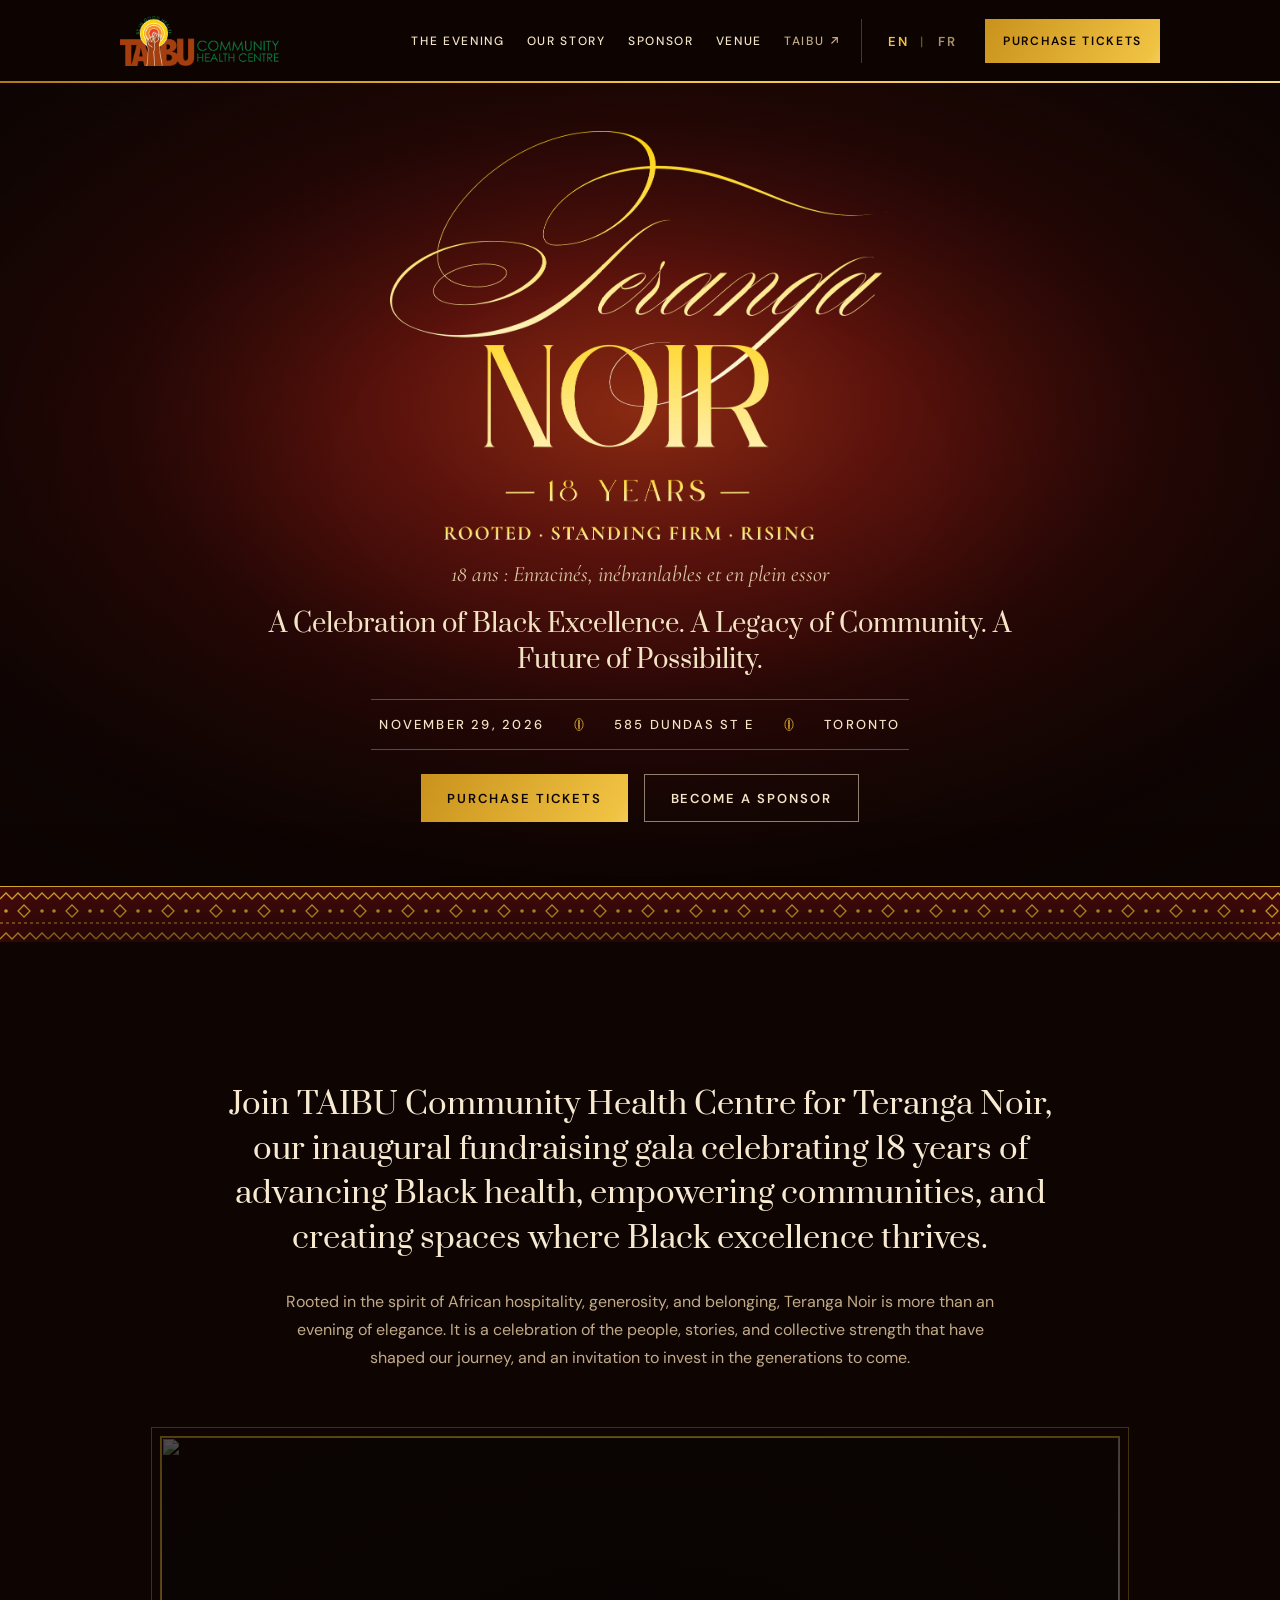
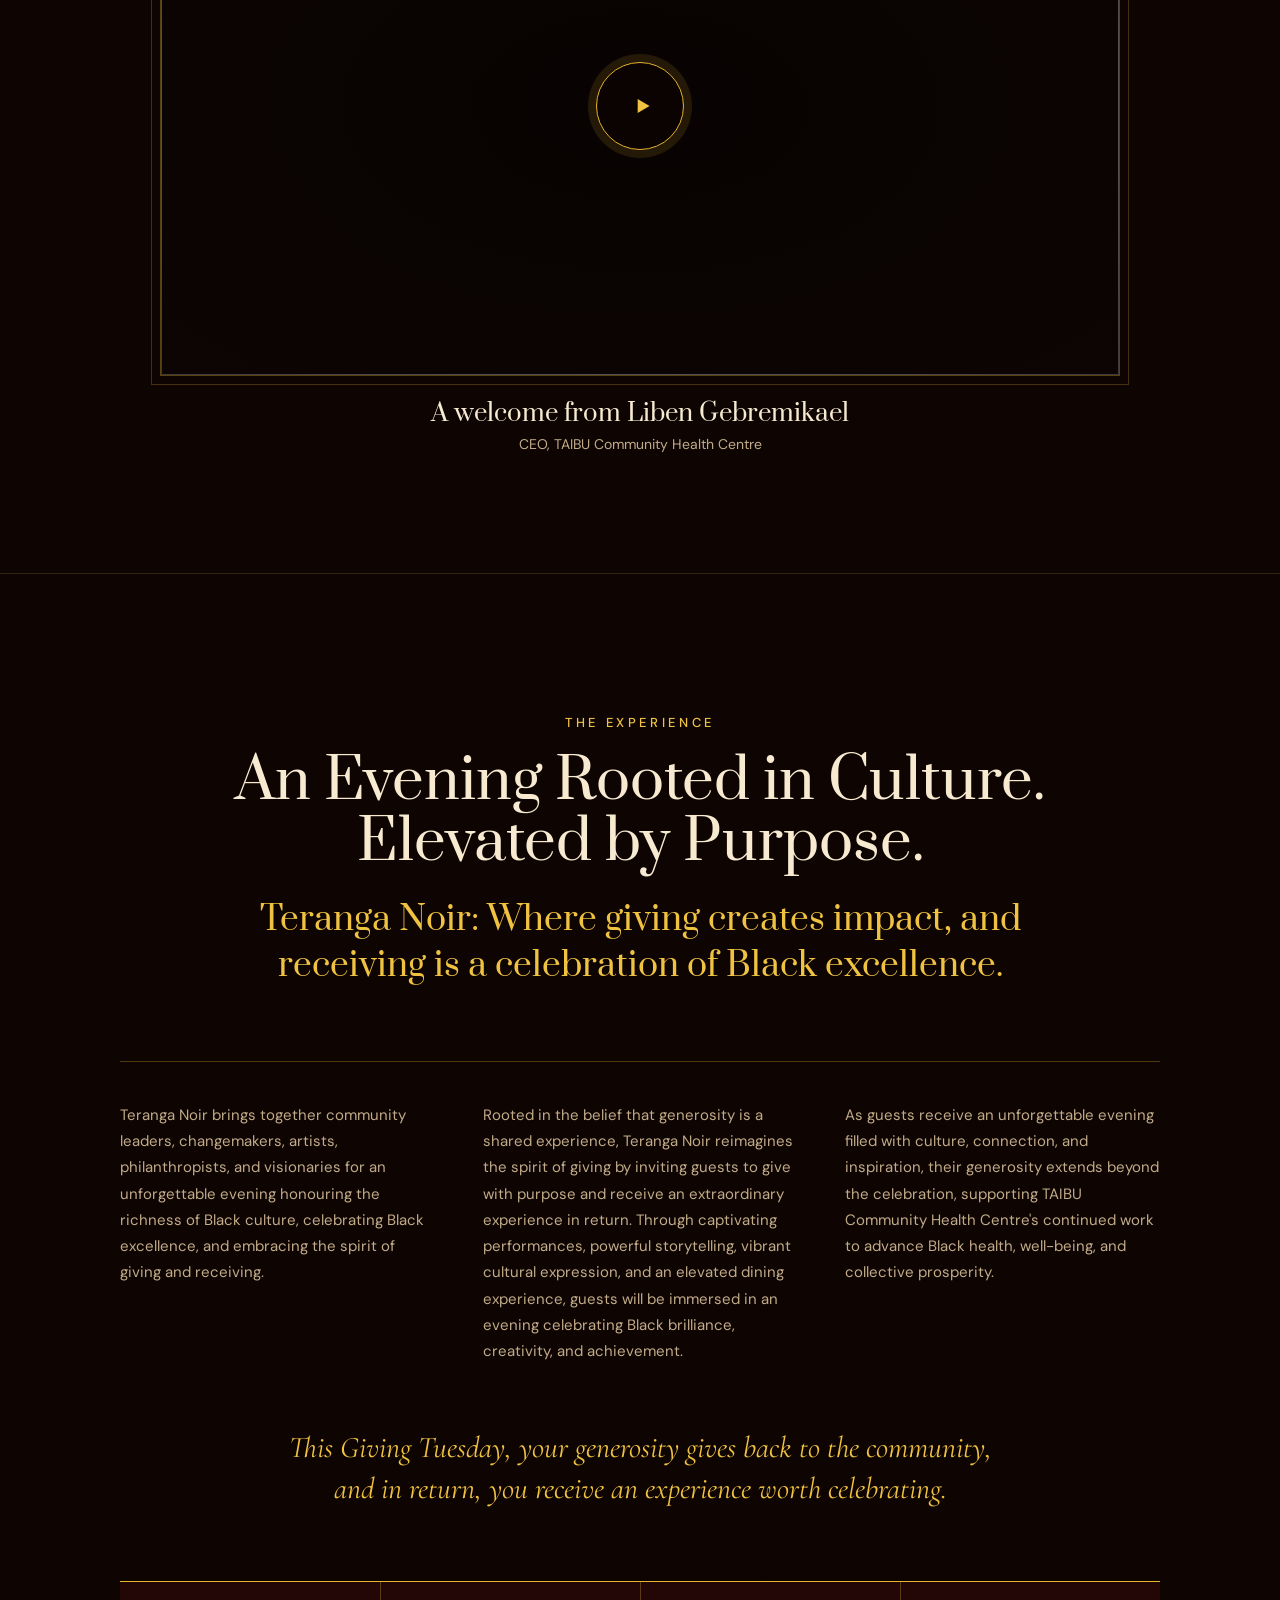
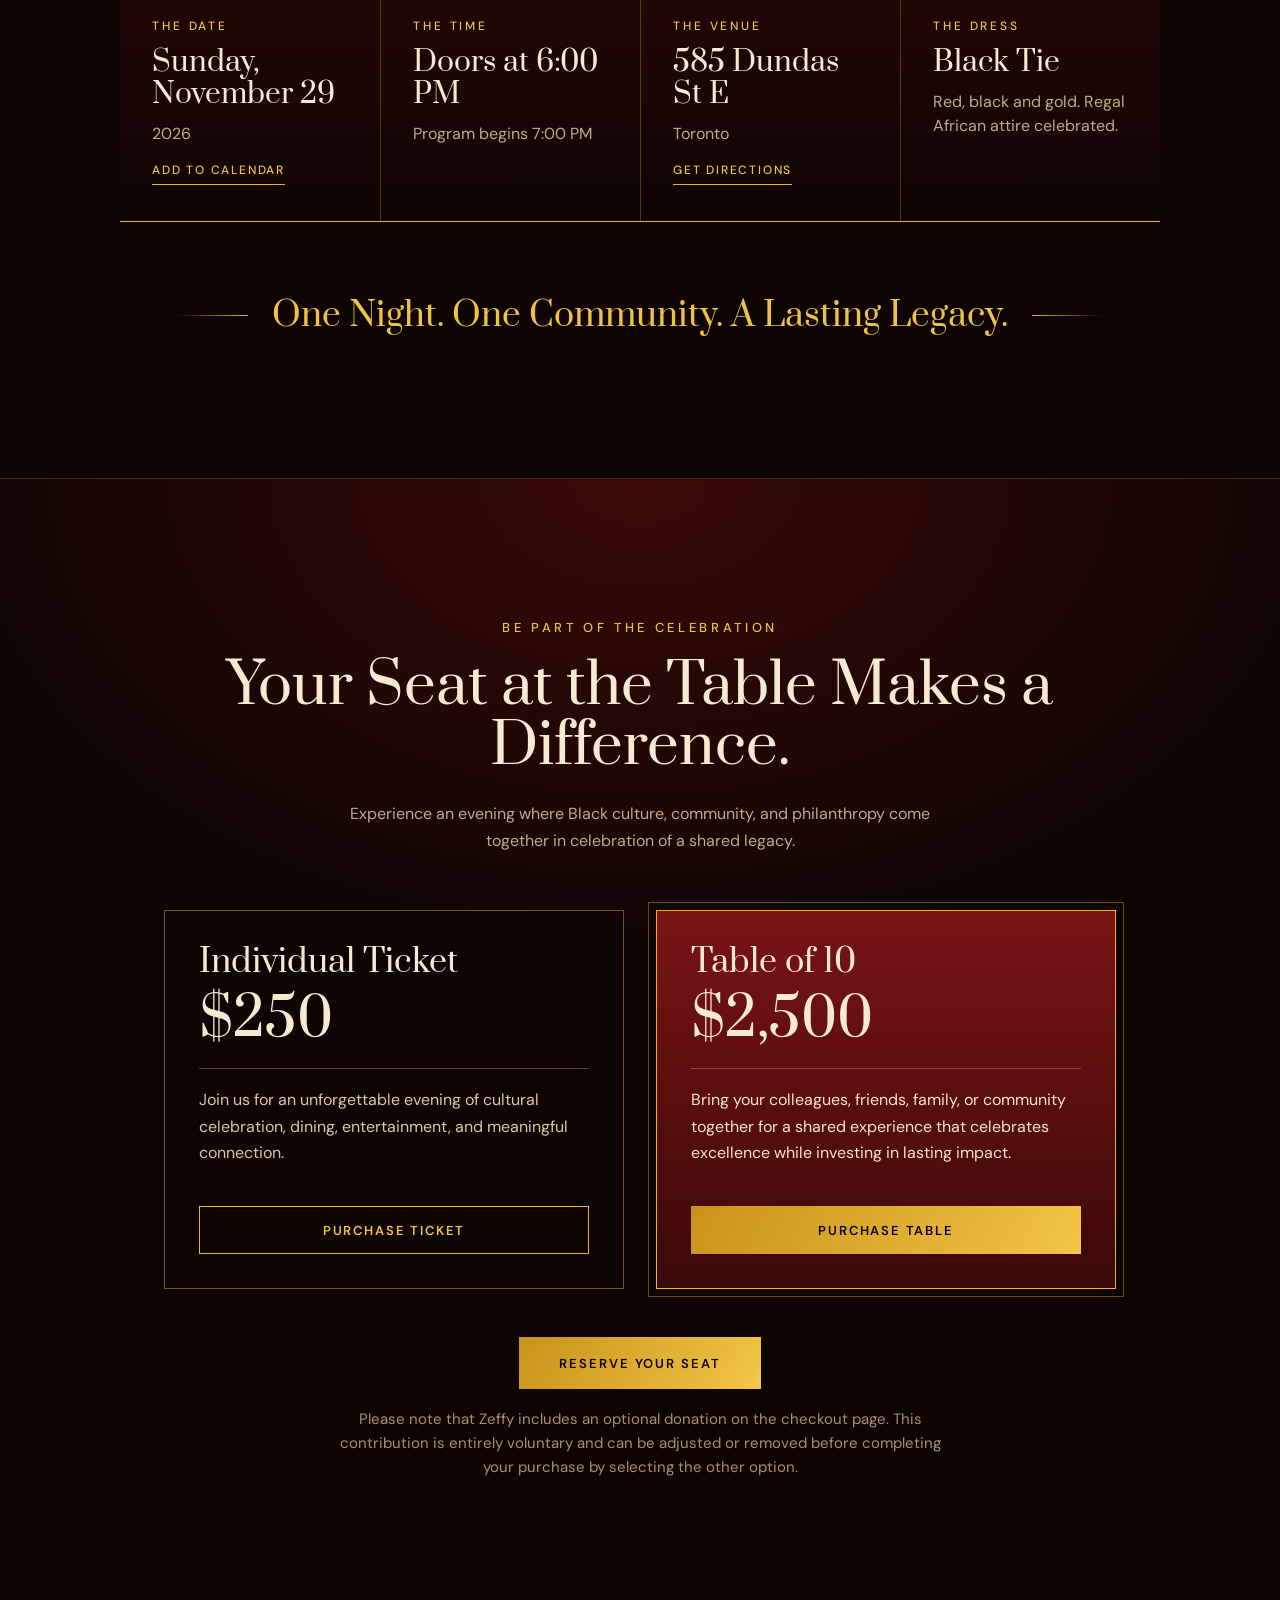
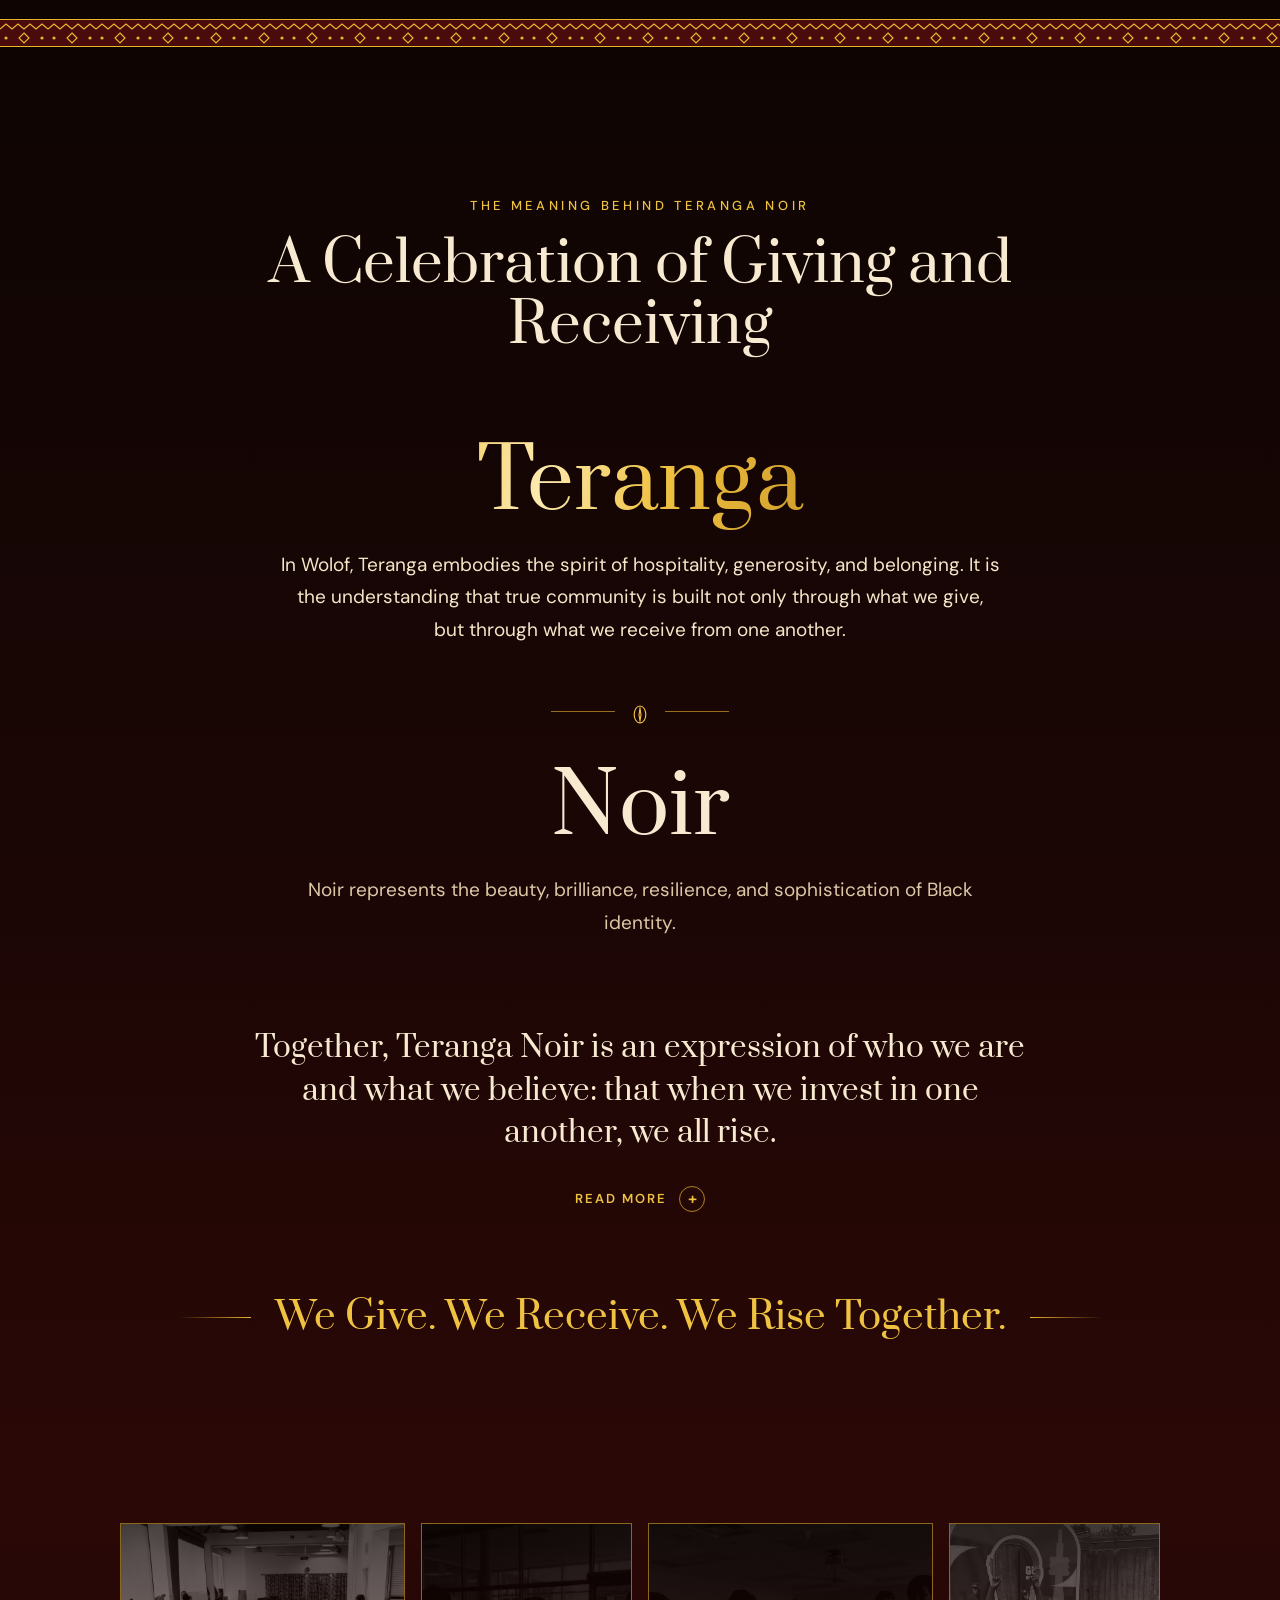
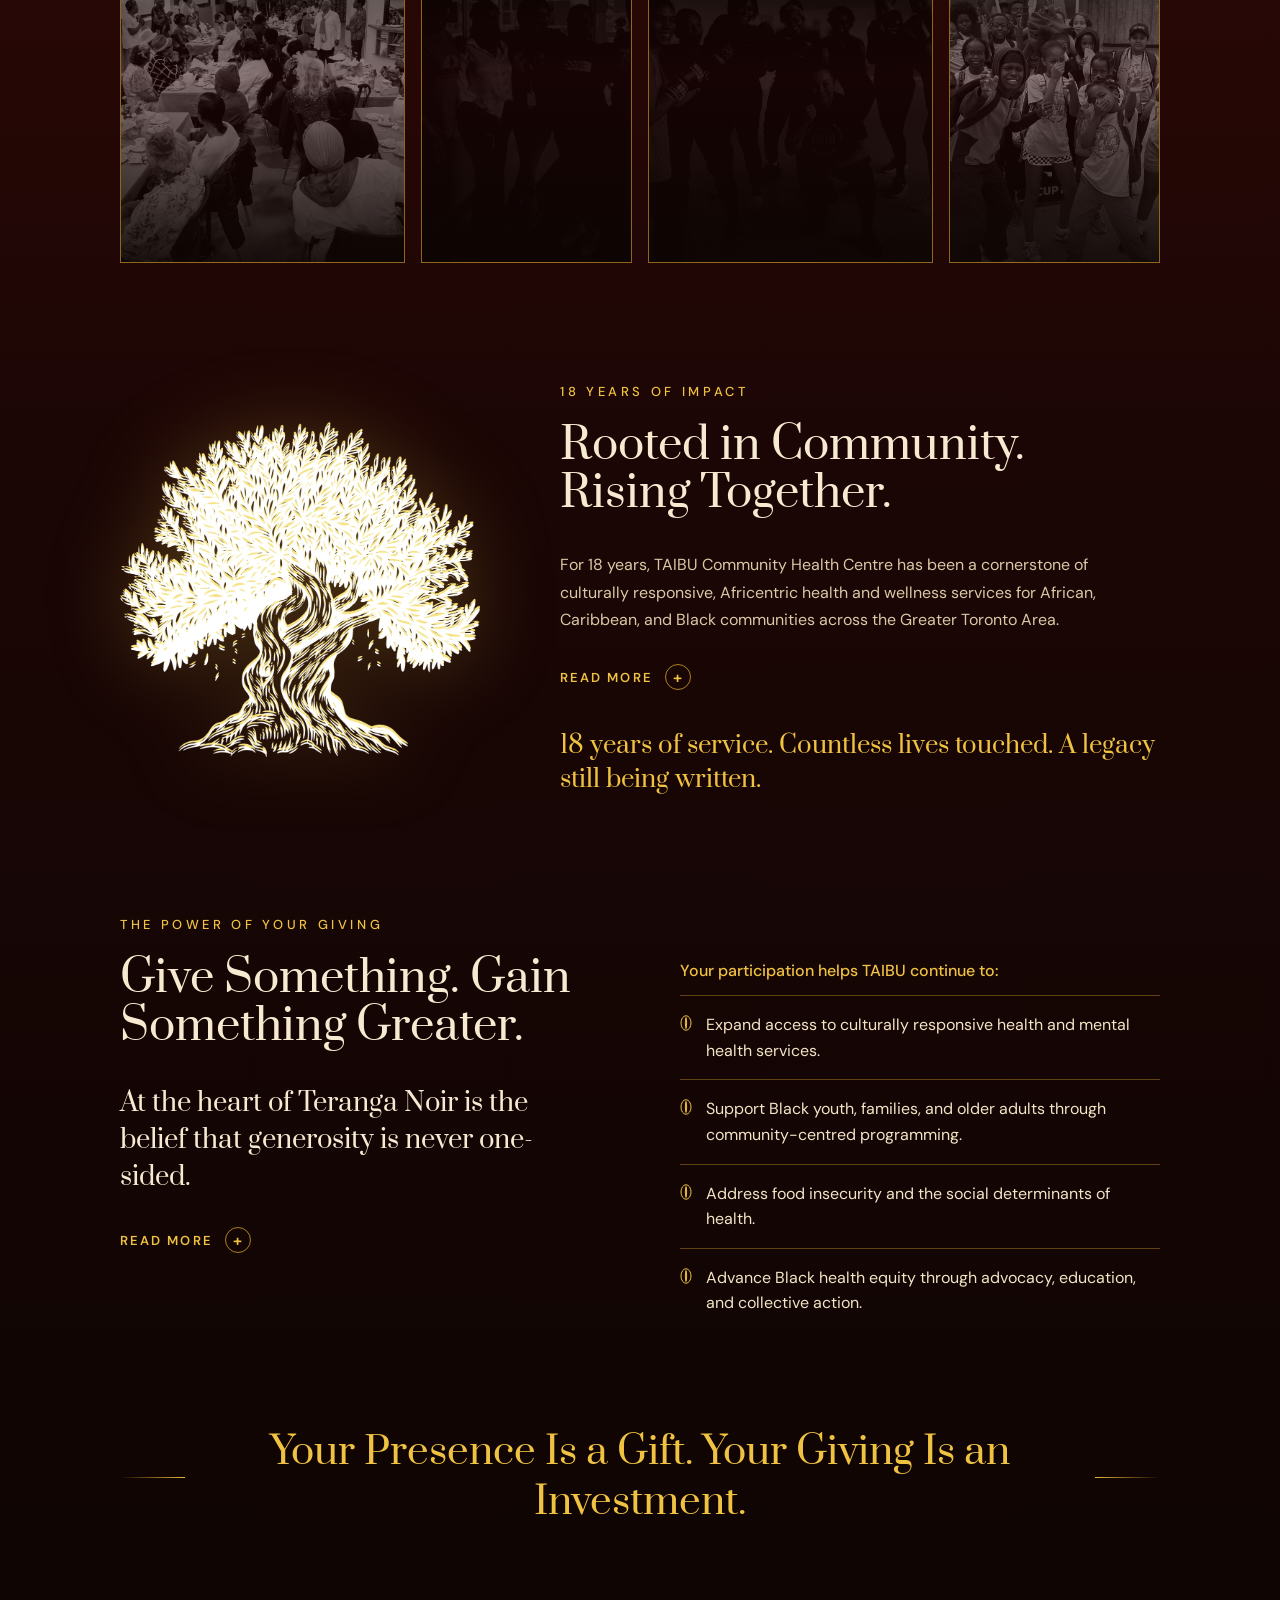
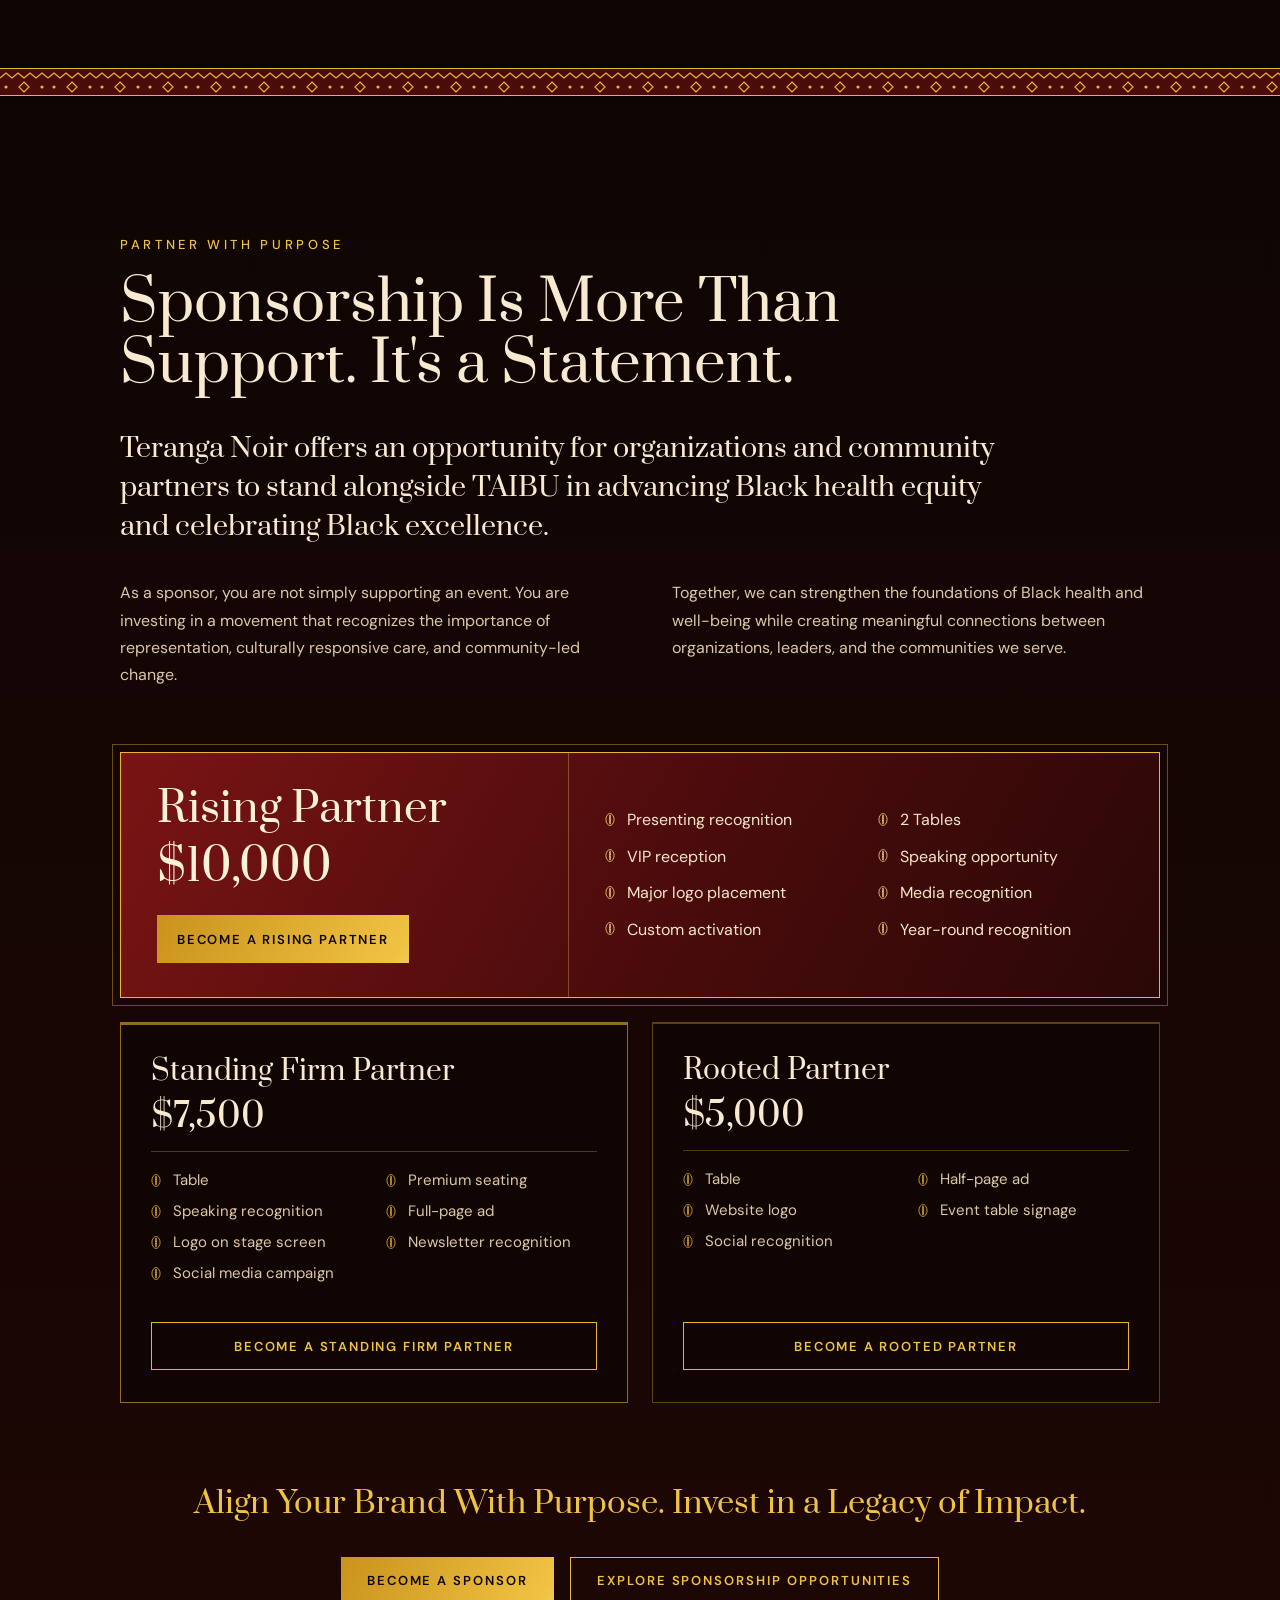
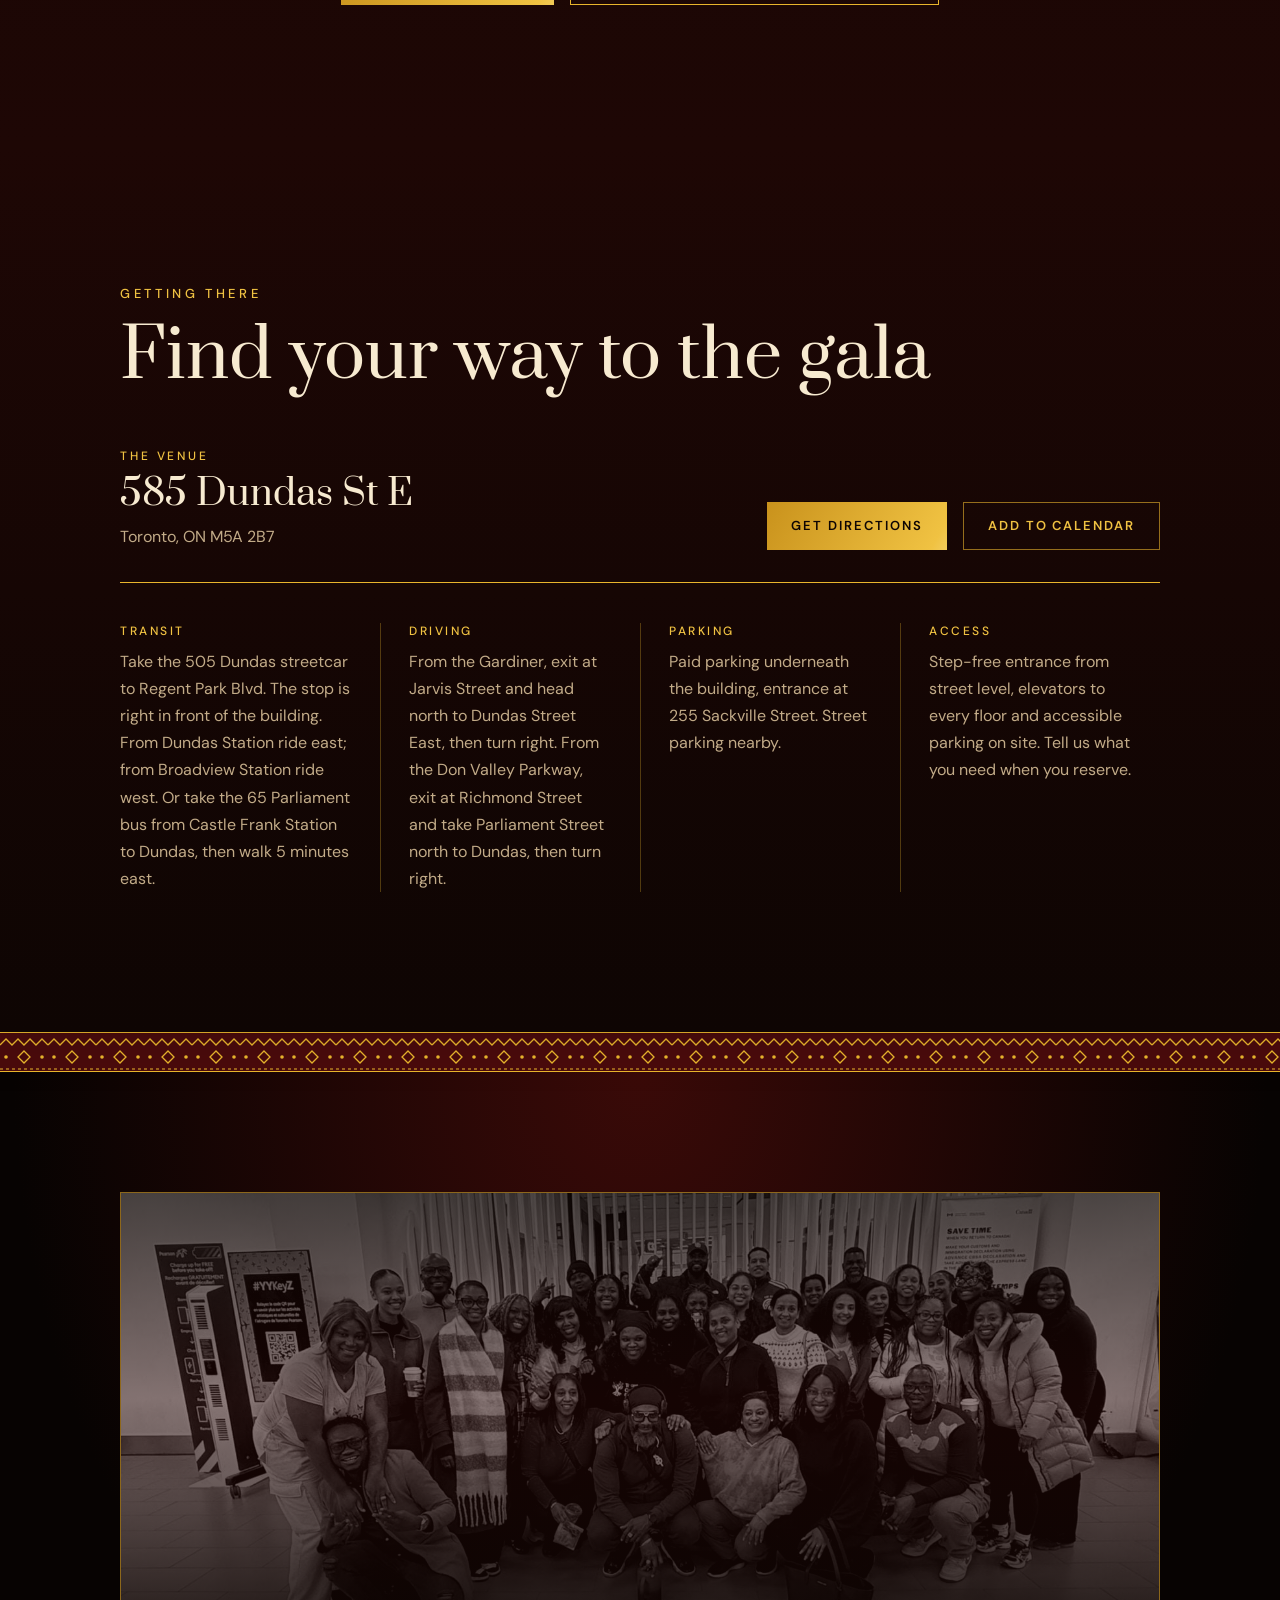
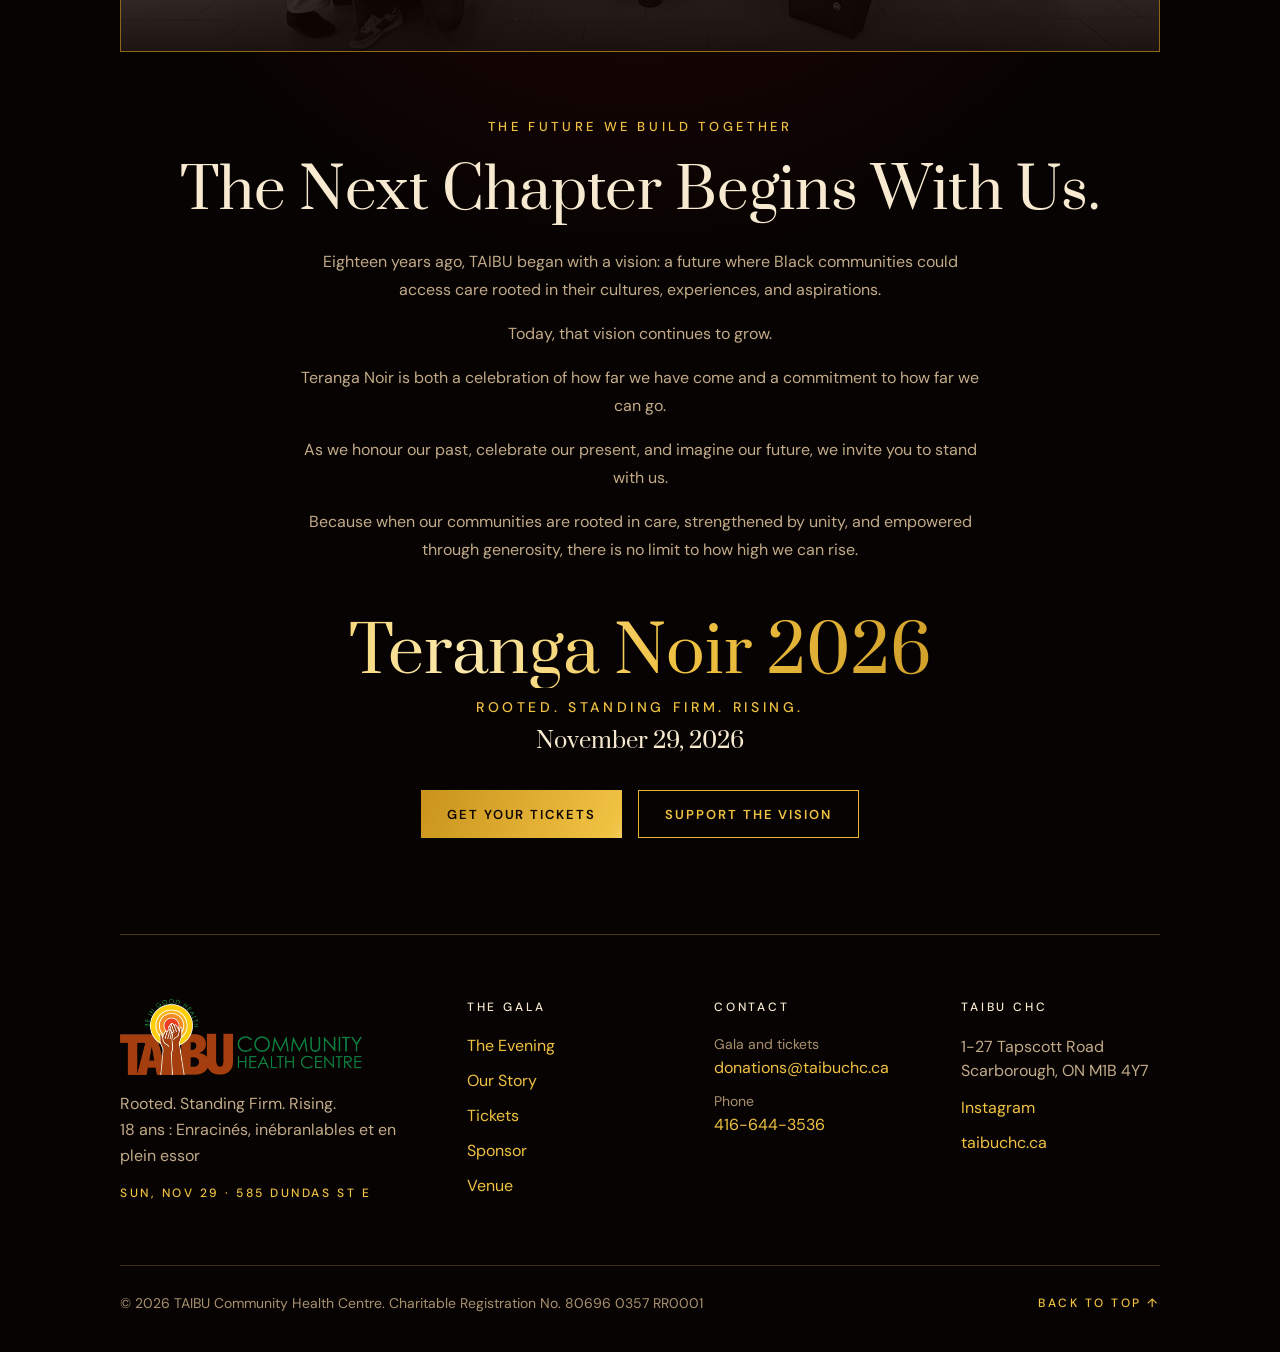
==== index.html @ 752a191a "Tickets: Zeffy note wording as written Co-Authored-By: Claude Opus 5.5 <noreply@anthropic.com> Claud" ====
<!doctype html>
<html lang="en">
  <head>
    <meta charset="utf-8" />
    <meta name="viewport" content="width=device-width, initial-scale=1" />
    <title>Teranga Noir Gala · TAIBU Community Health Centre</title>
    <meta
      name="description"
      content="Teranga Noir: TAIBU Community Health Centre celebrates 18 years. Rooted, Standing Firm, Rising. November 29, 2026 at 585 Dundas St E, Toronto."
    />
    <meta property="og:title" content="Teranga Noir Gala" />
    <meta
      property="og:description"
      content="Celebrate 18 years of TAIBU Community Health Centre. Rooted. Standing firm. Rising."
    />
    <meta property="og:type" content="website" />
    <meta property="og:image" content="assets/og-image.jpg" />
    <meta name="theme-color" content="#0e0503" />
    <link rel="icon" href="assets/favicon.svg" type="image/svg+xml" />
    <link rel="preconnect" href="https://fonts.googleapis.com" />
    <link rel="preconnect" href="https://fonts.gstatic.com" crossorigin />
    <link
      rel="stylesheet"
      href="https://fonts.googleapis.com/css2?family=Prata&family=DM+Sans:opsz,wght@9..40,400;9..40,500;9..40,600&family=Cormorant+Garamond:ital,wght@1,400&display=swap"
    />
    <link rel="stylesheet" href="styles.css" />
    <link rel="alternate" hreflang="en" href="https://teranganoir.com/" />
    <link rel="alternate" hreflang="fr" href="https://teranganoir.com/fr/" />
    <link
      rel="alternate"
      hreflang="x-default"
      href="https://teranganoir.com/"
    />
  </head>
  <body>
    <a class="skip-link" href="#main">Skip to content</a>

    <!-- ============ HEADER ============ -->
    <header class="site-header">
      <nav class="nav" aria-label="Main">
        <a class="nav__logo" href="#hero">
          <img
            src="assets/taibu-logo.webp"
            alt="TAIBU Community Health Centre"
            width="159"
            height="50"
          />
        </a>
        <div class="nav__links">
          <a class="nav__link" href="#experience"
            >The Evening<span
              class="nav__bar nav__bar--evening"
              aria-hidden="true"
            ></span
          ></a>
          <a class="nav__link" href="#meaning"
            >Our Story<span
              class="nav__bar nav__bar--story"
              aria-hidden="true"
            ></span
          ></a>
          <a class="nav__link" href="#sponsorship"
            >Sponsor<span
              class="nav__bar nav__bar--sponsor"
              aria-hidden="true"
            ></span
          ></a>
          <a class="nav__link" href="#getting-there"
            >Venue<span
              class="nav__bar nav__bar--venue"
              aria-hidden="true"
            ></span
          ></a>
          <a class="nav__site" href="https://www.taibuchc.ca" target="_blank" rel="noopener"
            aria-label="TAIBU Community Health Centre website (opens in a new tab)">TAIBU<svg class="ext-icon" viewBox="0 0 12 12" width="10" height="10" aria-hidden="true"><path d="M4 2h6v6M10 2 3 9" fill="none" stroke="currentColor" stroke-width="1.4" /></svg></a
          >
          <div class="lang lang--desktop">
            <a
              class="lang__opt"
              href="./"
              lang="en"
              hreflang="en"
              aria-label="English"
              aria-current="true"
              >EN</a
            >
            <span class="lang__sep" aria-hidden="true">|</span>
            <a
              class="lang__opt"
              href="fr/"
              lang="fr"
              hreflang="fr"
              aria-label="Français"
              >FR</a
            >
          </div>
          <a
            class="btn btn--gold btn--nav"
            href="https://www.zeffy.com/en-CA/ticketing/teranga-noir-gala"
            target="_blank"
            rel="noopener noreferrer"
            >Purchase Tickets</a
          >
        </div>
        <div class="lang lang--mobile">
          <a
            class="lang__opt"
            href="./"
            lang="en"
            hreflang="en"
            aria-label="English"
            aria-current="true"
            >EN</a
          >
          <span class="lang__sep" aria-hidden="true">|</span>
          <a
            class="lang__opt"
            href="fr/"
            lang="fr"
            hreflang="fr"
            aria-label="Français"
            >FR</a
          >
        </div>
        <button
          type="button"
          class="menu-btn"
          aria-label="Open menu"
          aria-expanded="false"
          aria-controls="menu"
        >
          <span></span><span></span><span></span>
        </button>
      </nav>
      <span class="scroll-progress" aria-hidden="true"></span>
    </header>

    <!-- Mobile menu (opened by the button above) -->
    <nav id="menu" class="menu" aria-label="Menu" hidden>
      <button type="button" class="menu__close" aria-label="Close menu">
        ×
      </button>
      <a href="#experience">The Evening</a>
      <a href="#meaning">Our Story</a>
      <a href="#sponsorship">Sponsor</a>
      <a href="#getting-there">Venue</a>
      <div class="lang lang--menu">
        <a
          class="lang__opt"
          href="./"
          lang="en"
          hreflang="en"
          aria-label="English"
          aria-current="true"
          >EN</a
        >
        <span class="lang__sep" aria-hidden="true">|</span>
        <a
          class="lang__opt"
          href="fr/"
          lang="fr"
          hreflang="fr"
          aria-label="Français"
          >FR</a
        >
      </div>
      <a class="menu__cta" href="#tickets">Purchase Tickets</a>
      <a class="menu__site" href="https://www.taibuchc.ca" target="_blank" rel="noopener">Visit taibuchc.ca<svg class="ext-icon" viewBox="0 0 12 12" width="10" height="10" aria-hidden="true"><path d="M4 2h6v6M10 2 3 9" fill="none" stroke="currentColor" stroke-width="1.4" /></svg></a
      >
    </nav>

    <!-- ============ HERO ============ -->
    <section id="hero" class="hero" aria-label="Teranga Noir">
      <div class="hero__glow intro-glow" aria-hidden="true"></div>
      <video
        class="hero-video"
        data-src="assets/video/hero.mp4"
        poster="assets/video/hero-poster.jpg"
        muted
        loop
        playsinline
        preload="none"
        aria-hidden="true"
        tabindex="-1"
      ></video>
      <div class="hero-tint" aria-hidden="true"></div>
      <button
        type="button"
        class="video-btn"
        aria-label="Pause background video"
        hidden
      >
        <span class="video-btn__pause" aria-hidden="true">❚❚</span
        ><span class="video-btn__play" aria-hidden="true">▶</span>
      </button>
      <div class="hero__vignette" aria-hidden="true"></div>
      <div class="dust" aria-hidden="true">
        <i></i><i></i><i></i><i></i><i></i><i></i><i></i><i></i><i></i><i></i
        ><i></i><i></i><i></i><i></i><i></i><i></i>
      </div>

      <div class="hero__inner">
        <h1 class="hero__title intro-1">
          <img
            src="assets/wordmark.webp"
            alt="Teranga Noir. 18 Years: Rooted, Standing Firm, Rising"
            width="600"
            height="493"
          />
        </h1>
        <p class="hero__french intro-2" lang="fr">
          18 ans : Enracinés, inébranlables et en plein essor
        </p>
        <p class="hero__tagline intro-2">
          A Celebration of Black Excellence. A Legacy of Community. A Future of
          Possibility.
        </p>
        <p class="hero__meta intro-2">
          <span data-g="dateFull">November 29, 2026</span>
          <span class="hero__place">585 Dundas St E</span
          ><span class="hero__place">Toronto</span>
        </p>
        <div class="hero__actions intro-3">
          <a class="btn btn--gold" href="#tickets">Purchase Tickets</a>
          <a class="btn btn--ivory" href="#sponsorship">Become a Sponsor</a>
        </div>
      </div>
      <div class="print print--hero" aria-hidden="true"></div>
    </section>

    <main id="main" class="page">
      <!-- ============ WELCOME ============ -->
      <section id="welcome" class="section section--welcome">
        <div class="welcome">
          <p class="lead lead--lg">
            Join TAIBU Community Health Centre for Teranga Noir, our inaugural
            fundraising gala celebrating 18 years of advancing Black health,
            empowering communities, and creating spaces where Black excellence
            thrives.
          </p>
          <p class="text text--muted">
            Rooted in the spirit of African hospitality, generosity, and
            belonging, Teranga Noir is more than an evening of elegance. It is a
            celebration of the people, stories, and collective strength that
            have shaped our journey, and an invitation to invest in the
            generations to come.
          </p>
        </div>

        <!-- Director's welcome video: the YouTube link is set in content.js (directorVideo) -->
        <figure class="director">
          <div class="director__frame">
            <button
              type="button"
              class="director__poster"
              aria-label="Play the welcome message from Liben Gebremikael, CEO"
            >
              <img
                src="https://i.ytimg.com/vi/T2aYWMj59fk/maxresdefault.jpg"
                alt=""
                width="1280"
                height="720"
                loading="lazy"
              />
              <span class="director__shade" aria-hidden="true"></span>
              <span class="director__play" aria-hidden="true"
                ><svg viewBox="0 0 24 24" width="26" height="26">
                  <path d="M8 5.5v13l11-6.5z" fill="currentColor" /></svg
              ></span>
            </button>
          </div>
          <figcaption class="director__caption">
            <span class="director__name">A welcome from Liben Gebremikael</span>
            <span class="director__role"
              >CEO, TAIBU Community Health Centre</span
            >
          </figcaption>
        </figure>
      </section>

      <!-- ============ THE EXPERIENCE ============ -->
      <section id="experience" class="section section--experience">
        <div class="container">
          <header class="section-head section-head--center">
            <p class="eyebrow">The Experience</p>
            <h2 class="title">
              An Evening Rooted in Culture. Elevated by Purpose.
            </h2>
          </header>

          <p class="experience__statement">
            Teranga Noir: Where giving creates impact, and receiving is a
            celebration of Black excellence.
          </p>

          <div class="experience" id="experience-text">
            <p class="text">
              Teranga Noir brings together community leaders, changemakers,
              artists, philanthropists, and visionaries for an unforgettable
              evening honouring the richness of Black culture, celebrating Black
              excellence, and embracing the spirit of giving and receiving.
            </p>
            <p class="text experience__more">
              Rooted in the belief that generosity is a shared experience,
              Teranga Noir reimagines the spirit of giving by inviting guests to
              give with purpose and receive an extraordinary experience in
              return. Through captivating performances, powerful storytelling,
              vibrant cultural expression, and an elevated dining experience,
              guests will be immersed in an evening celebrating Black
              brilliance, creativity, and achievement.
            </p>
            <p class="text experience__more">
              As guests receive an unforgettable evening filled with culture,
              connection, and inspiration, their generosity extends beyond the
              celebration, supporting TAIBU Community Health Centre's continued
              work to advance Black health, well-being, and collective
              prosperity.
            </p>
            <button
              class="more-btn"
              type="button"
              aria-expanded="false"
              aria-controls="experience-text"
            >
              <span class="more-btn__open">Read more</span
              ><span class="more-btn__close">Read less</span>
            </button>
          </div>

          <p class="experience__gt">
            This Giving Tuesday, your generosity gives back to the community,
            and in return, you receive an experience worth celebrating.
          </p>

          <!-- Event details -->
          <div class="details">
            <div class="details__item">
              <p class="label">The Date</p>
              <p class="details__main">
                <span data-g="dateLong">Sunday, November 29</span>
              </p>
              <p class="details__sub"><span data-g="year">2026</span></p>
              <a class="link-underline" href="#" data-ics>Add to calendar</a>
            </div>
            <div class="details__item">
              <p class="label">The Time</p>
              <p class="details__main">
                Doors at <span data-g="doorsTime">6:00 PM</span>
              </p>
              <p class="details__sub">
                Program begins <span data-g="programTime">7:00 PM</span>
              </p>
            </div>
            <div class="details__item">
              <p class="label">The Venue</p>
              <p class="details__main">585 Dundas St E</p>
              <p class="details__sub">Toronto</p>
              <a class="link-underline" href="#getting-there">Get directions</a>
            </div>
            <div class="details__item">
              <p class="label">The Dress</p>
              <p class="details__main">Black Tie</p>
              <p class="details__sub">
                Red, black and gold. Regal African attire celebrated.
              </p>
            </div>
          </div>

          <p class="pull">One Night. One Community. A Lasting Legacy.</p>
        </div>
      </section>

      <!-- ============ TICKETS ============ -->
      <section id="tickets" class="section section--tickets">
        <div class="container">
          <header class="section-head section-head--center">
            <p class="eyebrow">Be Part of the Celebration</p>
            <h2 class="title">Your Seat at the Table Makes a Difference.</h2>
          </header>
          <p class="intro">
            Experience an evening where Black culture, community, and
            philanthropy come together in celebration of a shared legacy.
          </p>

          <div class="tickets">
            <article class="card">
              <h3 class="card__name">Individual Ticket</h3>
              <p class="card__price"><span data-g="price.single">$250</span></p>
              <hr class="card__rule" />
              <p class="card__text">
                Join us for an unforgettable evening of cultural celebration,
                dining, entertainment, and meaningful connection.
              </p>
              <a
                class="btn btn--outline card__btn"
                href="#tickets"
                data-href="links.single"
                data-fallback="ticketLink"
                >Purchase Ticket</a
              >
            </article>
            <article class="card card--featured">
              <h3 class="card__name">Table of 10</h3>
              <p class="card__price">
                <span data-g="price.table">$2,500</span>
              </p>
              <hr class="card__rule" />
              <p class="card__text">
                Bring your colleagues, friends, family, or community together
                for a shared experience that celebrates excellence while
                investing in lasting impact.
              </p>
              <a
                class="btn btn--gold card__btn"
                href="#tickets"
                data-href="links.table"
                data-fallback="ticketLink"
                >Purchase Table</a
              >
            </article>
          </div>

          <div class="tickets__footer">
            <a
              class="btn btn--gold btn--lg"
              href="#tickets"
              data-href="ticketLink"
              >Reserve Your Seat</a
            >
            <p class="fineprint fineprint--note">
              Please note that Zeffy includes an optional donation on the checkout page. This contribution is entirely voluntary and can be adjusted or removed before completing your purchase by selecting the other option.
            </p>
          </div>
        </div>
      </section>

      <div class="print print--band" aria-hidden="true"></div>

      <!-- ============ THE MEANING ============ -->
      <section id="meaning" class="section section--meaning">
        <div class="container">
          <header class="section-head section-head--center">
            <p class="eyebrow">The Meaning Behind Teranga Noir</p>
            <h2 class="title">A Celebration of Giving and Receiving</h2>
          </header>

          <div class="meaning">
            <h3 class="meaning__word foil">Teranga</h3>
            <p class="meaning__text">
              In Wolof, Teranga embodies the spirit of hospitality, generosity,
              and belonging. It is the understanding that true community is
              built not only through what we give, but through what we receive
              from one another.
            </p>
            <div class="divider" aria-hidden="true">
              <span class="cowrie"></span>
            </div>
            <h3 class="meaning__word">Noir</h3>
            <p class="meaning__text meaning__text--soft">
              Noir represents the beauty, brilliance, resilience, and
              sophistication of Black identity.
            </p>
          </div>

          <div class="meaning__more">
            <p class="lead">
              Together, Teranga Noir is an expression of who we are and what we
              believe: that when we invest in one another, we all rise.
            </p>
            <details class="read-more read-more--center">
              <summary>
                <span class="read-more__open">Read more</span
                ><span class="read-more__close">Read less</span>
              </summary>
              <div class="read-more__body">
                <p class="text">
                  At TAIBU, this philosophy has guided our work for 18 years.
                  Every act of care, every shared resource, and every
                  opportunity created is part of a larger cycle of collective
                  well-being.
                </p>
                <p class="text text--light">
                  Teranga Noir invites you to become part of that cycle.
                </p>
              </div>
            </details>
          </div>

          <p class="pull pull--lg">We Give. We Receive. We Rise Together.</p>
        </div>
      </section>

      <!-- ============ OUR STORY ============ -->
      <section id="story" class="section section--story">
        <div class="container">
          <div
            class="photo-strip"
            role="group"
            aria-label="Community photos"
            tabindex="0"
          >
            <figure class="photo photo--wide">
              <span class="photo__label" aria-hidden="true"
                >Photo: Community elders</span
              ><img
                src="assets/photos/elders.jpg"
                alt="Community elders gathered together at TAIBU"
                loading="lazy"
                onerror="this.remove()"
              />
            </figure>
            <figure class="photo">
              <span class="photo__label" aria-hidden="true"
                >Photo: Town hall</span
              ><img
                src="assets/photos/town-hall.jpg"
                alt="Community members at a TAIBU town hall"
                loading="lazy"
                onerror="this.remove()"
              />
            </figure>
            <figure class="photo photo--wide">
              <span class="photo__label" aria-hidden="true"
                >Photo: Blood drive</span
              ><img
                src="assets/photos/blood-drive.jpg"
                alt="Community members at a TAIBU blood drive"
                loading="lazy"
                onerror="this.remove()"
              />
            </figure>
            <figure class="photo">
              <span class="photo__label" aria-hidden="true"
                >Photo: Girls program</span
              ><img
                src="assets/photos/girls-program.jpg"
                alt="Young girls in a TAIBU youth program"
                loading="lazy"
                onerror="this.remove()"
              />
            </figure>
          </div>
          <p class="swipe-hint">Swipe to see more photos</p>

          <!-- 18 Years of Impact -->
          <div id="impact" class="impact">
            <img
              class="tree impact__tree"
              src="assets/tree.webp"
              alt="A gold tree with deep roots"
              width="1000"
              height="933"
            />
            <div class="impact__text">
              <header class="section-head section-head--chapter">
                <p class="eyebrow">18 Years of Impact</p>
                <h2 class="title title--chapter">
                  Rooted in Community. Rising Together.
                </h2>
              </header>
              <p class="text">
                For 18 years, TAIBU Community Health Centre has been a
                cornerstone of culturally responsive, Africentric health and
                wellness services for African, Caribbean, and Black communities
                across the Greater Toronto Area.
              </p>
              <details class="read-more">
                <summary>
                  <span class="read-more__open">Read more</span
                  ><span class="read-more__close">Read less</span>
                </summary>
                <div class="read-more__body">
                  <p class="text">
                    Our work is grounded in a simple yet powerful belief: our
                    communities deserve care that honours their identities,
                    understands their experiences, and empowers them to thrive.
                  </p>
                  <p class="text">
                    From mental health and youth empowerment to chronic disease
                    prevention, food security, crisis response, and older adult
                    wellness, TAIBU continues to challenge barriers, build
                    connections, and advance health equity.
                  </p>
                  <p class="lead lead--sm">
                    Our roots run deep. Our foundation is strong. And our vision
                    for the future is greater than ever.
                  </p>
                </div>
              </details>
              <p class="gold-line">
                18 years of service. Countless lives touched. A legacy still
                being written.
              </p>
            </div>
          </div>

          <!-- The Power of Your Giving -->
          <div id="giving" class="giving">
            <div class="giving__text">
              <header class="section-head section-head--chapter">
                <p class="eyebrow">The Power of Your Giving</p>
                <h2 class="title title--chapter">
                  Give Something. Gain Something Greater.
                </h2>
              </header>
              <p class="lead lead--sm">
                At the heart of Teranga Noir is the belief that generosity is
                never one-sided.
              </p>
              <details class="read-more">
                <summary>
                  <span class="read-more__open">Read more</span
                  ><span class="read-more__close">Read less</span>
                </summary>
                <div class="read-more__body">
                  <p class="text">
                    When you give, you become part of something greater. You
                    create opportunities for healing, strengthen community
                    connections, and help ensure that culturally responsive care
                    remains accessible to those who need it most.
                  </p>
                  <p class="text">
                    And in return, you receive something equally meaningful: an
                    unforgettable evening of celebration, connection, culture,
                    and the knowledge that your generosity is creating lasting
                    change.
                  </p>
                  <div class="aside">
                    <p class="text">
                      As we approach Giving Tuesday, Teranga Noir reimagines
                      what it means to give.
                    </p>
                    <p class="aside__strong">
                      Because the greatest return on generosity is a stronger
                      community.
                    </p>
                  </div>
                </div>
              </details>
            </div>
            <div class="giving__list">
              <p class="giving__label">
                Your participation helps TAIBU continue to:
              </p>
              <ul class="bullets">
                <li>
                  Expand access to culturally responsive health and mental
                  health services.
                </li>
                <li>
                  Support Black youth, families, and older adults through
                  community-centred programming.
                </li>
                <li>
                  Address food insecurity and the social determinants of health.
                </li>
                <li>
                  Advance Black health equity through advocacy, education, and
                  collective action.
                </li>
              </ul>
            </div>
          </div>
          <p class="pull pull--lg pull--giving">
            Your Presence Is a Gift. Your Giving Is an Investment.
          </p>
        </div>
      </section>

      <div class="print print--band" aria-hidden="true"></div>

      <!-- ============ SPONSORSHIP ============ -->
      <section id="sponsorship" class="section section--sponsorship">
        <div class="container">
          <header class="section-head">
            <p class="eyebrow">Partner with Purpose</p>
            <h2 class="title">
              Sponsorship Is More Than Support. It's a Statement.
            </h2>
          </header>
          <p class="lead lead--sponsor">
            Teranga Noir offers an opportunity for organizations and community
            partners to stand alongside TAIBU in advancing Black health equity
            and celebrating Black excellence.
          </p>
          <div class="two-col">
            <p class="text">
              As a sponsor, you are not simply supporting an event. You are
              investing in a movement that recognizes the importance of
              representation, culturally responsive care, and community-led
              change.
            </p>
            <p class="text">
              Together, we can strengthen the foundations of Black health and
              well-being while creating meaningful connections between
              organizations, leaders, and the communities we serve.
            </p>
          </div>

          <!-- Top tier -->
          <article class="tier tier--rising">
            <div class="tier__head">
              <h3 class="tier__name">Rising Partner</h3>
              <p class="tier__price">
                <span data-g="price.rising">$15,000</span>
              </p>
              <hr class="tier__rule" />
              <a
                class="btn btn--gold tier__btn"
                href="#sponsorship"
                data-href="links.rising"
                data-fallback-mail="sponsorshipEmail"
                data-q="?subject=Teranga%20Noir%20Rising%20Partner"
                >Become a Rising Partner</a
              >
            </div>
            <ul class="bullets bullets--perks tier__perks">
              <li>Presenting recognition</li>
              <li>2 Tables</li>
              <li>VIP reception</li>
              <li>Speaking opportunity</li>
              <li>Major logo placement</li>
              <li>Media recognition</li>
              <li>Custom activation</li>
              <li>Year-round recognition</li>
            </ul>
          </article>

          <div class="tiers">
            <article class="tier tier--standing">
              <h3 class="tier__name">Standing Firm Partner</h3>
              <p class="tier__price">
                <span data-g="price.standingFirm">$10,000</span>
              </p>
              <hr class="tier__rule" />
              <ul class="bullets bullets--perks tier__perks">
                <li>Table</li>
                <li>Premium seating</li>
                <li>Speaking recognition</li>
                <li>Full-page ad</li>
                <li>Logo on stage screen</li>
                <li>Newsletter recognition</li>
                <li>Social media campaign</li>
              </ul>
              <a
                class="btn btn--outline tier__btn"
                href="#sponsorship"
                data-href="links.standingFirm"
                data-fallback-mail="sponsorshipEmail"
                data-q="?subject=Teranga%20Noir%20Standing%20Firm%20Partner"
                >Become a Standing Firm Partner</a
              >
            </article>
            <article class="tier tier--rooted">
              <h3 class="tier__name">Rooted Partner</h3>
              <p class="tier__price">
                <span data-g="price.rooted">$5,000</span>
              </p>
              <hr class="tier__rule" />
              <ul class="bullets bullets--perks tier__perks">
                <li>Table</li>
                <li>Half-page ad</li>
                <li>Website logo</li>
                <li>Event table signage</li>
                <li>Social recognition</li>
              </ul>
              <a
                class="btn btn--outline tier__btn"
                href="#sponsorship"
                data-href="links.rooted"
                data-fallback-mail="sponsorshipEmail"
                data-q="?subject=Teranga%20Noir%20Rooted%20Partner"
                >Become a Rooted Partner</a
              >
            </article>
          </div>

          <p class="gold-line gold-line--center">
            Align Your Brand With Purpose. Invest in a Legacy of Impact.
          </p>
          <div class="actions">
            <a
              class="btn btn--gold"
              href="#sponsorship"
              data-mail="sponsorshipEmail"
              data-q="?subject=Teranga%20Noir%20Sponsorship"
              >Become a Sponsor</a
            >
            <a
              class="btn btn--outline"
              href="assets/sponsorship-package.pdf"
              data-href="sponsorshipPackage"
              >Explore Sponsorship Opportunities</a
            >
          </div>
        </div>
      </section>

      <!-- ============ GETTING THERE ============ -->
      <section id="getting-there" class="section section--venue">
        <div class="container">
          <div class="venue-head">
            <header class="section-head section-head--tight">
              <p class="eyebrow">Getting There</p>
              <h2 class="title title--venue">Find your way to the gala</h2>
            </header>
          </div>

          <div class="venue">
            <div class="venue__main">
              <div class="venue__address">
                <p class="label">The Venue</p>
                <p class="venue__street">585 Dundas St E</p>
                <p class="venue__city">Toronto, ON M5A 2B7</p>
              </div>
              <div class="venue__actions">
                <a
                  class="btn btn--gold"
                  href="https://maps.google.com/?q=Daniels+Spectrum,+585+Dundas+St+E,+Toronto"
                  target="_blank"
                  rel="noopener"
                  >Get Directions</a
                >
                <a class="btn btn--outline" href="#" data-ics
                  >Add to Calendar</a
                >
              </div>
            </div>
            <dl class="venue__rows">
              <div class="venue__row">
                <dt class="label">Transit</dt>
                <dd>
                  Take the 505 Dundas streetcar to Regent Park Blvd. The stop is
                  right in front of the building. From Dundas Station ride east;
                  from Broadview Station ride west. Or take the 65 Parliament
                  bus from Castle Frank Station to Dundas, then walk 5 minutes
                  east.
                </dd>
              </div>
              <div class="venue__row">
                <dt class="label">Driving</dt>
                <dd>
                  From the Gardiner, exit at Jarvis Street and head north to
                  Dundas Street East, then turn right. From the Don Valley
                  Parkway, exit at Richmond Street and take Parliament Street
                  north to Dundas, then turn right.
                </dd>
              </div>
              <div class="venue__row">
                <dt class="label">Parking</dt>
                <dd>
                  Paid parking underneath the building, entrance at 255
                  Sackville Street. Street parking nearby.
                </dd>
              </div>
              <div class="venue__row">
                <dt class="label">Access</dt>
                <dd>
                  Step-free entrance from street level, elevators to every floor
                  and accessible parking on site. Tell us what you need when you
                  reserve.
                </dd>
              </div>
            </dl>
          </div>
        </div>
      </section>
    </main>

    <!-- ============ FOOTER ============ -->
    <footer class="site-footer">
      <div class="print print--footer" aria-hidden="true"></div>
      <div class="site-footer__inner">
        <div class="container">
          <!-- The Future We Build Together -->
          <div id="future" class="future">
            <figure class="photo photo--staff">
              <span class="photo__label" aria-hidden="true"
                >Photo: TAIBU staff</span
              ><img
                src="assets/photos/staff.jpg"
                alt="TAIBU staff group photo"
                loading="lazy"
                onerror="this.remove()"
              />
            </figure>
            <div class="section-head section-head--center section-head--flush">
              <p class="eyebrow">The Future We Build Together</p>
              <h2 class="title">The Next Chapter Begins With Us.</h2>
            </div>
            <div class="future__text">
              <p>
                Eighteen years ago, TAIBU began with a vision: a future where
                Black communities could access care rooted in their cultures,
                experiences, and aspirations.
              </p>
              <p class="is-light">Today, that vision continues to grow.</p>
              <p>
                Teranga Noir is both a celebration of how far we have come and a
                commitment to how far we can go.
              </p>
              <p>
                As we honour our past, celebrate our present, and imagine our
                future, we invite you to stand with us.
              </p>
              <p class="is-light">
                Because when our communities are rooted in care, strengthened by
                unity, and empowered through generosity, there is no limit to
                how high we can rise.
              </p>
            </div>
            <div class="signoff">
              <p class="signoff__title foil">Teranga Noir 2026</p>
              <p class="signoff__motto">Rooted. Standing Firm. Rising.</p>
              <p class="signoff__date">
                <span data-g="dateFull">November 29, 2026</span>
              </p>
            </div>
            <div class="actions">
              <a class="btn btn--gold" href="#tickets">Get Your Tickets</a>
              <a class="btn btn--outline" href="#sponsorship"
                >Support the Vision</a
              >
            </div>
          </div>

          <!-- Directory -->
          <div class="directory">
            <div class="directory__brand">
              <img
                src="assets/taibu-logo.webp"
                alt="TAIBU Community Health Centre"
                width="242"
                height="76"
              />
              <p>
                Rooted. Standing Firm. Rising.<br />18 ans : Enracinés,
                inébranlables et en plein essor
              </p>
              <p class="directory__date">
                <span data-g="dateShort">Sun, Nov 29</span> · 585 Dundas St E
              </p>
            </div>
            <div class="directory__col">
              <p class="directory__heading">The Gala</p>
              <a href="#experience">The Evening</a>
              <a href="#meaning">Our Story</a>
              <a href="#tickets">Tickets</a>
              <a href="#sponsorship">Sponsor</a>
              <a href="#getting-there">Venue</a>
            </div>
            <div class="directory__col">
              <p class="directory__heading">Contact</p>
              <span class="directory__label">Gala and tickets</span>
              <a href="mailto:" data-mail="galaEmail" data-q=""
                ><span data-g="galaEmail">[gala@email]</span></a
              >

              <span class="directory__label">Phone</span>
              <a href="tel:" data-tel="phone"
                ><span data-g="phone">416-644-3536</span></a
              >
            </div>
            <div class="directory__col">
              <p class="directory__heading">TAIBU CHC</p>
              <p>
                <span data-g="taibuAddress"
                  >1-27 Tapscott Road<br />Scarborough, ON M1B 4Y7</span
                >
              </p>
              <a href="#" data-href="instagram">Instagram</a>
              <a href="#" data-href="taibuWebsite">taibuchc.ca</a>
            </div>
          </div>

          <div class="legal">
            <p>
              © <span data-g="year">2026</span> TAIBU Community Health Centre.
              Charitable Registration No.
              <span data-g="charityNumber">80696 0357 RR0001</span>
            </p>
            <a class="legal__top" href="#hero">Back to top ↑</a>
          </div>
        </div>
      </div>
    </footer>

    <script src="content.js"></script>
    <script src="main.js" defer></script>
  </body>
</html>
---- styles.css ----
/* ==========================================================================
   Teranga Noir — styles
   Layout: desktop first. Tablet (900–1279px) tightens side margins.
   Mobile (below 900px) is at the bottom of the file.
   ========================================================================== */

/* ---------- Colours & type ---------- */
:root {
  --black: #0e0503;
  --black-deep: #070302;
  --oxblood: #4a0b0c;
  --oxblood-dark: #2a0806;
  --crimson: #7a1414;

  --gold: #e9b52c;          /* buttons, borders */
  --gold-text: #f0c242;     /* gold text */
  --gold-light: #f7da80;
  --gold-line: rgba(233, 181, 44, 0.35);
  --gold-line-soft: rgba(233, 181, 44, 0.3);

  --ivory: #f7ead0;         /* headings */
  --cream: #f3e4c6;
  --sand: #dcc8a6;          /* body text */
  --taupe: #c2ab88;         /* secondary text */
  --muted: #a8916f;         /* small print */

  --serif: "Prata", Georgia, serif;
  --sans: "DM Sans", system-ui, sans-serif;
  --script: "Cormorant Garamond", Georgia, serif;

  --gutter: 120px;          /* page side margin */
  --cowrie: url("data:image/svg+xml,%3Csvg xmlns='http://www.w3.org/2000/svg' viewBox='0 0 24 32' fill='none' stroke='black' stroke-width='2'%3E%3Cellipse cx='12' cy='16' rx='10' ry='14.5'/%3E%3Cpath d='M12 5C10.3 11 10.3 21 12 27C13.7 21 13.7 11 12 5Z'/%3E%3C/svg%3E");
}

/* ---------- Base ---------- */
*, *::before, *::after { box-sizing: border-box; }
html { scroll-behavior: smooth; timeline-scope: --evening, --story, --sponsor, --venue; }
body {
  margin: 0;
  background: var(--black);
  color: var(--cream);
  font-family: var(--sans);
  font-weight: 400;
  overflow-x: clip;
}
img { display: block; max-width: 100%; height: auto; }
p, h1, h2, h3, figure, dl, dd { margin: 0; }
h1, h2, h3 { font-weight: 400; }
a { color: var(--gold-text); text-decoration: none; }
a:hover { color: var(--gold-light); }
:focus-visible { outline: 2px solid var(--gold-light); outline-offset: 3px; }
section[id] { scroll-margin-top: 0; }

.skip-link {
  position: absolute; left: -9999px; top: 8px; z-index: 100;
  padding: 10px 16px; background: var(--gold); color: var(--black);
}
.skip-link:focus { left: 8px; }

.container { max-width: 1200px; margin: 0 auto; }

/* ---------- Type ---------- */
.eyebrow {
  font-family: var(--sans); font-size: 13px; font-weight: 500;
  letter-spacing: 0.28em; text-transform: uppercase; color: var(--gold-text);
}
.title {
  font-family: var(--serif); font-size: clamp(40px, 4.4vw, 64px);
  line-height: 1.08; color: var(--ivory);
}
.title--chapter { font-size: clamp(36px, 3.4vw, 52px); line-height: 1.1; margin-bottom: 12px; }
.title--venue { font-size: 68px; line-height: 70px; }

.lead { font-family: var(--serif); font-size: clamp(24px, 2.3vw, 31px); line-height: 1.45; color: var(--ivory); }
.lead--lg { font-size: clamp(24px, 2.4vw, 32px); }
.lead--sm { font-size: clamp(22px, 2vw, 27px); }
.lead--sponsor { font-size: clamp(22px, 2.1vw, 28px); max-width: 900px; margin-bottom: 32px; }

.text { font-size: 16px; line-height: 1.7; color: var(--sand); }
.text--muted { color: var(--taupe); line-height: 1.75; }
.text--light { color: var(--cream); }

.label {
  font-family: var(--sans); font-size: 12px; font-weight: 500;
  letter-spacing: 0.24em; text-transform: uppercase; color: var(--gold-text);
}

.quote {
  padding-left: 36px; border-left: 1px solid var(--gold);
  font-family: var(--serif); font-size: clamp(24px, 2.3vw, 31px); line-height: 1.4; color: var(--ivory);
}

/* Short gold statements that close a section */
.pull {
  display: flex; align-items: center; justify-content: center; gap: 24px;
  font-family: var(--serif); font-size: clamp(26px, 2.6vw, 36px); line-height: 1.3;
  text-align: center; color: var(--gold-text);
  padding-top: 8px;
}
.pull::before, .pull::after { content: ""; flex: 0 1 72px; height: 1px; background: linear-gradient(90deg, rgba(233, 181, 44, 0), var(--gold)); }
.pull::after { background: linear-gradient(90deg, var(--gold), rgba(233, 181, 44, 0)); }
.pull--lg { font-size: clamp(30px, 3vw, 42px); padding-top: 72px; }
.pull--giving { padding-top: 96px; }

.gold-line { margin-top: 8px; font-family: var(--serif); font-size: 24px; line-height: 1.4; color: var(--gold-text); }
.gold-line--center { margin-top: 80px; text-align: center; font-size: clamp(26px, 2.4vw, 32px); line-height: 1.35; }

/* Gold foil lettering */
.foil {
  background: linear-gradient(100deg, #c38a16 0%, #f0c242 22%, #fce9ae 42%, #f0c242 58%, #b07a12 100%);
  background-size: 220% 100%; background-position: 60% 0;
  -webkit-background-clip: text; background-clip: text; color: transparent;
}

/* Cowrie shell icon (used for bullets and dividers) */
.cowrie, .bullets li::before, .hero__place::before {
  content: ""; flex: none; display: inline-block; width: 10px; height: 14px;
  background: currentColor; -webkit-mask: var(--cowrie) center / contain no-repeat; mask: var(--cowrie) center / contain no-repeat;
}

/* ---------- Buttons ---------- */
.btn {
  display: inline-flex; align-items: center; justify-content: center;
  min-height: 48px; padding: 0 26px; text-align: center;
  font-family: var(--sans); font-size: 13px; font-weight: 600;
  letter-spacing: 0.15em; text-transform: uppercase;
}
.btn--gold {
  position: relative; overflow: hidden; isolation: isolate; color: var(--black);
  background: linear-gradient(120deg, #c9921c 0%, #f0c242 45%, #f7da80 55%, #c9921c 100%);
  background-size: 220% 100%; background-position: 0 0;
  transition: background-position 0.7s ease, box-shadow 0.4s ease;
}
.btn--gold:hover { color: var(--black); background-position: 100% 0; box-shadow: 0 0 28px rgba(240, 194, 66, 0.45); }
.btn--gold::after { /* light glint */
  content: ""; position: absolute; top: 0; bottom: 0; left: -60%; width: 40%; z-index: -1; pointer-events: none;
  background: linear-gradient(100deg, rgba(255, 246, 220, 0), rgba(255, 246, 220, 0.75), rgba(255, 246, 220, 0));
  transform: skewX(-20deg);
}
.btn--outline { border: 1px solid var(--gold); color: var(--gold-text); }
.btn--ivory { border: 1px solid rgba(243, 228, 198, 0.55); color: var(--cream); }
.btn--lg { min-height: 52px; padding: 0 40px; }
.btn--nav { min-height: 44px; padding: 0 18px; font-size: 12px; letter-spacing: 0.14em; }

.link-underline {
  align-self: flex-start; margin-top: 4px; padding-bottom: 6px; border-bottom: 1px solid var(--gold);
  font-size: 12px; font-weight: 500; letter-spacing: 0.15em; text-transform: uppercase;
}

.actions { display: flex; flex-wrap: wrap; justify-content: center; gap: 16px; margin-top: 32px; }

/* ---------- Header & navigation ---------- */
.site-header {
  position: sticky; top: 0; z-index: 20;
  background: rgba(14, 5, 3, 0.9); backdrop-filter: blur(10px);
  border-bottom: 1px solid rgba(233, 181, 44, 0.22);
}
.nav {
  max-width: 1440px; margin: 0 auto; padding: 16px var(--gutter);
  display: flex; align-items: center; justify-content: space-between; gap: 16px;
}
.nav__logo { flex-shrink: 0; }
.nav__logo img { height: 50px; width: auto; }
.nav__links {
  display: flex; flex-wrap: wrap; align-items: center; gap: 22px;
  font-size: 12px; font-weight: 500; letter-spacing: 0.14em; text-transform: uppercase;
}
.nav__link { position: relative; padding: 8px 0; color: var(--cream); }
.nav__bar { position: absolute; left: 0; right: 0; bottom: 0; height: 1px; background: var(--gold-text); transform: scaleX(0); transform-origin: left; }
.menu-btn { display: none; }
.scroll-progress {
  position: absolute; left: 0; right: 0; bottom: -1px; height: 2px; transform: scaleX(0); transform-origin: left;
  background: linear-gradient(90deg, #b07a12, #f0c242, #f7da80);
}

/* Mobile menu overlay */
.menu {
  position: fixed; inset: 0; z-index: 60; background: rgba(14, 5, 3, 0.98);
  display: flex; flex-direction: column; justify-content: center; gap: 22px; padding: 80px 28px 40px;
}
.menu[hidden] { display: none; }
.menu a { font-family: var(--serif); font-size: 30px; color: var(--ivory); }
.menu a.menu__cta {
  margin-top: 18px; display: flex; align-items: center; justify-content: center; min-height: 48px;
  background: var(--gold); color: var(--black);
  font-family: var(--sans); font-size: 13px; font-weight: 600; letter-spacing: 0.16em; text-transform: uppercase;
}
.menu__close {
  position: absolute; top: 12px; right: 16px; width: 44px; height: 44px; cursor: pointer;
  border: 1px solid rgba(233, 181, 44, 0.5); background: transparent; color: var(--gold-text); font-size: 26px;
}

/* Language switch: EN | FR (the current language shows in gold) */
.lang { display: flex; align-items: center; gap: 6px; }
.lang__opt {
  display: inline-flex; align-items: center; justify-content: center; min-width: 32px; min-height: 44px;
  font-family: var(--sans); font-size: 13px; font-weight: 600; letter-spacing: 0.16em; color: var(--muted);
}
.lang__opt:hover { color: var(--gold-light); }
.lang__opt[aria-current="true"] { color: var(--gold-text); }
.lang__sep { font-size: 13px; color: rgba(233, 181, 44, 0.45); }
.lang--desktop { padding-left: 20px; border-left: 1px solid var(--gold-line-soft); }
/* Link to the main TAIBU website (nav and phone menu) */
.nav__site { display: inline-flex; align-items: center; gap: 5px; padding: 8px 0; color: var(--taupe); }
.nav__site:hover { color: var(--gold-light); }
.menu a.menu__site {
  display: inline-flex; align-items: center; gap: 6px; align-self: center;
  font-family: var(--sans); font-size: 13px; font-weight: 600; letter-spacing: 0.14em; text-transform: uppercase; color: var(--taupe);
}
.lang--mobile { display: none; }
.lang--menu { gap: 10px; margin-top: 8px; }
.menu .lang__opt { font-family: var(--sans); font-size: 15px; color: var(--muted); }
.menu .lang__opt[aria-current="true"] { color: var(--gold-text); }

/* ---------- African print bands ---------- */
.print { background-color: var(--oxblood); background-repeat: repeat; }
.print--hero, .print--footer { height: 40px; background-image: url("assets/print-wide.svg"); border-top: 1px solid var(--gold); }
.print--hero { position: relative; height: 56px; }
.print--footer { border-bottom: 1px solid var(--gold); }
.print--band { height: 28px; background-image: url("assets/print-band.svg"); border-top: 1px solid var(--gold); border-bottom: 1px solid var(--gold); }

/* ---------- Hero ---------- */
.hero {
  position: relative; z-index: 0; min-height: 820px;
  display: flex; flex-direction: column; overflow: hidden; background: var(--black);
}
.hero__glow, .hero__vignette, .hero-video, .hero-tint { position: absolute; inset: 0; }
.hero__glow { background: radial-gradient(ellipse 65% 55% at 50% 38%, #8a2a12 0%, #5a120c 30%, var(--oxblood-dark) 62%, var(--black) 100%); }
.hero__vignette { background: radial-gradient(ellipse 80% 70% at 50% 45%, rgba(14, 5, 3, 0) 30%, rgba(14, 5, 3, 0.75) 100%); }

.hero__inner {
  position: relative; flex: 1; padding: 48px 24px 64px;
  display: flex; flex-direction: column; align-items: center; justify-content: center; gap: 20px;
  text-align: center;
}
.hero__inner > * { max-width: 1000px; }
.hero__title { line-height: 0; }
.hero__title img { width: min(500px, 80vw); }
.hero__french { font-family: var(--script); font-style: italic; font-size: 22px; color: var(--sand); }
.hero__tagline { max-width: 760px; font-family: var(--serif); font-size: clamp(20px, 2vw, 26px); line-height: 1.4; color: var(--cream); }
.hero__meta {
  display: flex; flex-wrap: wrap; justify-content: center; align-items: center; gap: 12px 30px;
  padding: 16px 8px; border-top: 1px solid rgba(233, 181, 44, 0.4); border-bottom: 1px solid rgba(233, 181, 44, 0.4);
  font-size: 13px; font-weight: 500; letter-spacing: 0.17em; text-transform: uppercase; color: var(--cream);
}
.hero__place { display: inline-flex; align-items: center; gap: 30px; }
.hero__place::before { color: var(--gold); }
.hero__actions { display: flex; flex-wrap: wrap; justify-content: center; gap: 16px; margin-top: 4px; }

/* Hero video (assets/video/hero.mp4). Without the file, the red glow shows. */
.hero-video { width: 100%; height: 100%; object-fit: cover; opacity: 0; transition: opacity 1.2s ease; pointer-events: none; }
.hero-tint {
  pointer-events: none; opacity: 0; transition: opacity 1.2s ease;
  background: linear-gradient(180deg, rgba(14, 5, 3, 0.72) 0%, rgba(42, 8, 6, 0.5) 45%, rgba(14, 5, 3, 0.92) 100%);
}
.has-video .hero-video, .has-video .hero-tint { opacity: 1; }
.video-btn {
  position: absolute; right: 24px; bottom: 76px; z-index: 3; width: 44px; height: 44px; cursor: pointer;
  display: flex; align-items: center; justify-content: center; border-radius: 50%;
  border: 1px solid rgba(247, 234, 208, 0.55); background: rgba(14, 5, 3, 0.6); color: var(--ivory);
  font-size: 12px; letter-spacing: -1px;
}
.video-btn[hidden] { display: none; }
.video-btn:hover { border-color: var(--gold-text); color: var(--gold-text); }
.video-btn__play, .video-btn.is-paused .video-btn__pause { display: none; }
.video-btn.is-paused .video-btn__play { display: inline; }

/* Rising gold dust */
.dust { position: absolute; inset: 0; pointer-events: none; overflow: hidden; }
.dust i {
  position: absolute; bottom: -10px; width: 6px; height: 6px; border-radius: 50%; opacity: 0;
  background: radial-gradient(circle, #fce9ae 0%, rgba(240, 194, 66, 0.6) 45%, rgba(240, 194, 66, 0) 72%);
}
.dust i:nth-child(1)  { left: 33.8%; width: 4px; height: 4px; --dur: 12.6s; --delay: -0.9s;  --dx: 28px; }
.dust i:nth-child(2)  { left: 12.7%; width: 8px; height: 8px; --dur: 9.5s;  --delay: -9.1s;  --dx: -36px; }
.dust i:nth-child(3)  { left: 11.9%;                          --dur: 9.6s;  --delay: -1.6s;  --dx: 14px; }
.dust i:nth-child(4)  { left: 9.4%;  width: 8px; height: 8px; --dur: 10.1s; --delay: -4s;    --dx: 40px; }
.dust i:nth-child(5)  { left: 57.6%; width: 3px; height: 3px; --dur: 14.2s; --delay: -7.1s;  --dx: -12px; }
.dust i:nth-child(6)  { left: 8.3%;  width: 4px; height: 4px; --dur: 11.6s; --delay: -2.6s;  --dx: -25px; }
.dust i:nth-child(7)  { left: 56.5%; width: 8px; height: 8px; --dur: 16.3s; --delay: -3.3s;  --dx: 34px; }
.dust i:nth-child(8)  { left: 75.5%;                          --dur: 14.3s; --delay: -8.2s;  --dx: -2px; }
.dust i:nth-child(9)  { left: 26.9%; width: 4px; height: 4px; --dur: 15.3s; --delay: -4.4s;  --dx: 33px; }
.dust i:nth-child(10) { left: 60%;   width: 3px; height: 3px; --dur: 10.1s; --delay: -7.5s;  --dx: 3px; }
.dust i:nth-child(11) { left: 74.3%; width: 8px; height: 8px; --dur: 16.1s; --delay: -14.7s; --dx: 3px; }
.dust i:nth-child(12) { left: 81.3%; width: 5px; height: 5px; --dur: 13.3s; --delay: -12s;   --dx: -33px; }
.dust i:nth-child(13) { left: 30.2%;                          --dur: 17s;   --delay: -6.2s;  --dx: 19px; }
.dust i:nth-child(14) { left: 36.7%; width: 8px; height: 8px; --dur: 10.1s; --delay: -1.1s;  --dx: -4px; }
.dust i:nth-child(15) { left: 79.4%; width: 8px; height: 8px; --dur: 11.5s; --delay: -7.5s;  --dx: 5px; }
.dust i:nth-child(16) { left: 66.8%;                          --dur: 17.6s; --delay: -2.7s;  --dx: -18px; }

/* Everything after the hero slides up over it */
.page { position: relative; z-index: 1; background: var(--black); box-shadow: 0 -30px 60px rgba(0, 0, 0, 0.6); }

/* ---------- Sections ---------- */
.section { padding: 140px var(--gutter); }
.section-head { display: flex; flex-direction: column; gap: 20px; max-width: 860px; margin-bottom: 56px; }
.section-head--center { align-items: center; text-align: center; max-width: 980px; margin-left: auto; margin-right: auto; margin-bottom: 24px; }
.section-head--chapter { gap: 22px; margin-bottom: 0; }
.section-head--tight { margin-bottom: 0; }
.stack { display: flex; flex-direction: column; gap: 22px; }
.two-col { display: grid; grid-template-columns: repeat(2, minmax(0, 1fr)); gap: 24px 64px; margin-bottom: 64px; }

/* Welcome */
.section--welcome { padding-bottom: 120px; }
.welcome { max-width: 860px; margin: 0 auto; display: flex; flex-direction: column; align-items: center; gap: 28px; text-align: center; }
.welcome .text { max-width: 720px; }
.director { max-width: 960px; margin: 64px auto 0; display: flex; flex-direction: column; gap: 22px; }
.director__frame {
  position: relative; aspect-ratio: 16 / 9; overflow: hidden; background: var(--black-deep);
  border: 1px solid var(--gold-line); outline: 1px solid rgba(233, 181, 44, 0.25); outline-offset: 8px;
}
.director__frame iframe, .director__poster { position: absolute; inset: 0; width: 100%; height: 100%; border: 0; }
.director__poster { display: block; padding: 0; cursor: pointer; background: var(--black-deep); }
.director__poster img { width: 100%; height: 100%; object-fit: cover; filter: contrast(1.05) brightness(0.8); transition: filter 0.4s ease; }
.director__shade { position: absolute; inset: 0; background: radial-gradient(ellipse 70% 70% at 50% 50%, rgba(14, 5, 3, 0.1), rgba(14, 5, 3, 0.65)); }
.director__play {
  position: absolute; left: 50%; top: 50%; width: 88px; height: 88px; margin: -44px 0 0 -44px; padding-left: 4px;
  display: flex; align-items: center; justify-content: center; border-radius: 50%;
  border: 1px solid var(--gold); background: rgba(14, 5, 3, 0.55); color: var(--gold-text);
  box-shadow: 0 0 0 8px rgba(233, 181, 44, 0.12); transition: background 0.3s ease, color 0.3s ease, box-shadow 0.3s ease;
}
.director__poster:hover img { filter: contrast(1.05) brightness(0.92); }
.director__poster:hover .director__play, .director__poster:focus-visible .director__play {
  background: var(--gold); color: var(--black); box-shadow: 0 0 0 10px rgba(233, 181, 44, 0.2), 0 0 40px rgba(233, 181, 44, 0.3);
}
.director__caption { display: flex; flex-direction: column; align-items: center; gap: 6px; text-align: center; }
.director__name { font-family: var(--serif); font-size: 24px; line-height: 1.3; color: var(--ivory); }
.director__role { font-size: 14px; color: var(--taupe); }

/* The Experience */
.section--experience { border-top: 1px solid rgba(233, 181, 44, 0.18); }
.experience__statement {
  max-width: 900px; margin: 16px auto 72px; text-align: center; text-wrap: balance;
  font-family: var(--serif); font-size: clamp(26px, 2.6vw, 36px); line-height: 1.38; color: var(--gold-text);
}
.experience {
  display: grid; grid-template-columns: repeat(3, minmax(0, 1fr)); gap: 48px; align-items: start;
  padding-top: 40px; border-top: 1px solid var(--gold-line-soft);
}
.experience .text { font-size: 15px; line-height: 1.75; color: var(--taupe); }
.experience__gt {
  max-width: 760px; margin: 64px auto 72px; text-align: center; text-wrap: balance;
  font-family: var(--script); font-style: italic; font-size: 30px; line-height: 1.35; color: var(--gold-text);
}
.experience .more-btn { display: none; }

.details {
  display: grid; grid-template-columns: repeat(4, minmax(0, 1fr)); margin-bottom: 64px;
  border-top: 1px solid var(--gold); border-bottom: 1px solid var(--gold);
  background: linear-gradient(180deg, rgba(74, 11, 12, 0.35) 0%, rgba(14, 5, 3, 0) 100%);
}
.details__item { padding: 36px 32px; display: flex; flex-direction: column; gap: 12px; }
.details__item + .details__item { border-left: 1px solid var(--gold-line-soft); }
.details__main { font-family: var(--serif); font-size: 28px; line-height: 32px; color: var(--ivory); }
.details__sub { font-size: 16px; line-height: 24px; color: var(--taupe); }

/* Tickets */
.section--tickets { background: radial-gradient(ellipse 80% 60% at 50% 0%, #3a0a08 0%, var(--black) 70%); border-top: 1px solid rgba(233, 181, 44, 0.25); }
.intro { max-width: 600px; margin: 0 auto 56px; text-align: center; font-size: 16px; line-height: 1.65; color: var(--taupe); }
.tickets { display: flex; flex-wrap: wrap; justify-content: center; align-items: stretch; gap: 32px; }
.card {
  flex: 1 1 380px; min-width: 0; max-width: 460px; padding: 34px;
  display: flex; flex-direction: column; gap: 14px;
  background: rgba(14, 5, 3, 0.75); border: 1px solid rgba(233, 181, 44, 0.45);
}
.card--featured {
  background: linear-gradient(180deg, var(--crimson) 0%, #3a0808 100%);
  border-color: var(--gold); outline: 1px solid rgba(233, 181, 44, 0.4); outline-offset: 7px;
}
.card__name { font-family: var(--serif); font-size: 32px; line-height: 1.1; color: var(--ivory); }
.card__price { font-family: var(--serif); font-size: 52px; line-height: 1; color: var(--ivory); }
.card__rule, .tier__rule { width: 100%; height: 1px; margin: 8px 0 4px; border: 0; background: var(--gold-line); }
.card__text { font-size: 16px; line-height: 1.65; color: var(--sand); margin-bottom: 26px; }
.card--featured .card__text { color: #f5e6c8; }
.card__btn { display: flex; padding: 0 20px; letter-spacing: 0.14em; margin-top: auto; }
.tickets__footer { display: flex; flex-direction: column; align-items: center; gap: 18px; margin-top: 48px; }
.fineprint { font-size: 15px; color: var(--muted); }
.fineprint--note { max-width: 620px; text-align: center; line-height: 1.6; text-wrap: pretty; }

/* The Meaning */
.section--meaning { padding: 150px var(--gutter) 140px; background: linear-gradient(180deg, var(--black) 0%, #1a0605 55%, var(--oxblood-dark) 100%); }
.section--meaning .section-head { margin-bottom: 80px; }
.meaning { max-width: 720px; margin: 0 auto; display: flex; flex-direction: column; align-items: center; gap: 20px; text-align: center; }
.meaning__word { font-family: var(--serif); font-size: clamp(64px, 6.5vw, 96px); line-height: 1; padding: 0.06em 0.06em 0.2em; margin-bottom: -0.14em; color: var(--ivory); }
.meaning__word.foil { color: transparent; }
.meaning__text { font-size: 19px; line-height: 1.7; color: #f5e6c8; }
.meaning__text--soft { color: var(--sand); }
.divider { display: flex; align-items: center; gap: 18px; margin: 36px 0 20px; color: var(--gold-text); }
.divider::before, .divider::after { content: ""; width: 64px; height: 1px; background: rgba(233, 181, 44, 0.6); }
.divider .cowrie { width: 14px; height: 19px; transform: translateY(3px); }
.meaning__more { max-width: 780px; margin: 88px auto 0; display: flex; flex-direction: column; gap: 22px; text-align: center; }

/* Read more */
.read-more summary, .more-btn {
  display: inline-flex; align-items: center; gap: 12px; min-height: 44px; cursor: pointer; list-style: none;
  font-size: 13px; font-weight: 600; letter-spacing: 0.16em; text-transform: uppercase; color: var(--gold-text);
}
.read-more summary::-webkit-details-marker { display: none; }
.read-more summary::after, .more-btn::after {
  content: "+"; display: inline-flex; align-items: center; justify-content: center; width: 26px; height: 26px;
  border: 1px solid rgba(233, 181, 44, 0.7); border-radius: 50%; font-size: 16px; letter-spacing: 0; transition: transform 0.3s ease;
}
.read-more[open] summary::after, .more-btn[aria-expanded="true"]::after { transform: rotate(45deg); }
.more-btn { padding: 0; background: none; border: 0; font-family: inherit; }
.more-btn__close, .more-btn[aria-expanded="true"] .more-btn__open { display: none; }
.more-btn[aria-expanded="true"] .more-btn__close { display: inline; }
.read-more summary:hover, .more-btn:hover { color: var(--gold-light); }
.read-more__close, .read-more[open] .read-more__open { display: none; }
.read-more[open] .read-more__close { display: inline; }
.read-more__body { display: flex; flex-direction: column; gap: 20px; padding: 14px 0 6px; }
.read-more__body .lead--sm { margin-top: 8px; }
.read-more--center { text-align: center; }
.read-more--center .read-more__body { align-items: center; }

/* Our Story: photos, impact, giving */
.section--story { padding-top: 40px; background: linear-gradient(180deg, var(--oxblood-dark) 0%, #1a0605 35%, var(--black) 100%); }
.photo-strip { display: flex; gap: 16px; height: 340px; margin-bottom: 120px; }
.photo {
  position: relative; overflow: hidden; flex: 1 1 0; height: 100%;
  border: 1px solid rgba(233, 181, 44, 0.55);
  background: radial-gradient(ellipse at 50% 30%, #5a120c 0%, #1a0806 80%);
}
.photo--wide { flex-grow: 1.35; }
.photo__label {
  position: absolute; left: 14px; bottom: 12px;
  font-size: 11px; letter-spacing: 0.2em; text-transform: uppercase; color: var(--muted);
}
.photo img { position: absolute; inset: 0; width: 100%; height: 100%; object-fit: cover; filter: grayscale(1) contrast(1.08) brightness(0.95); }
/* Same dark overlay as the hero video */
.photo::after {
  content: ""; position: absolute; inset: 0; pointer-events: none;
  background: linear-gradient(180deg, rgba(14, 5, 3, 0.72) 0%, rgba(42, 8, 6, 0.5) 45%, rgba(14, 5, 3, 0.92) 100%);
}
.swipe-hint { display: none; }

.tree { filter: drop-shadow(0 0 40px rgba(240, 194, 66, 0.25)); }
.impact { display: grid; grid-template-columns: minmax(0, 0.75fr) minmax(0, 1.25fr); gap: 80px; align-items: center; margin-bottom: 120px; }
.impact__tree { width: 100%; max-width: 380px; justify-self: center; }
.impact__text, .giving__text { display: flex; flex-direction: column; gap: 22px; }

.giving { display: grid; grid-template-columns: repeat(2, minmax(0, 1fr)); gap: 80px; align-items: start; }
.giving__list { display: flex; flex-direction: column; gap: 6px; padding-top: 44px; }
.giving__label { margin-bottom: 8px; font-size: 16px; font-weight: 500; color: var(--gold-text); }
.aside { margin: 8px 0; padding: 20px 0 20px 24px; border-left: 1px solid var(--gold); display: flex; flex-direction: column; gap: 10px; }
.aside__strong { font-family: var(--serif); font-size: 24px; line-height: 1.4; color: var(--ivory); }

.bullets { margin: 0; padding: 0; list-style: none; }
.bullets li { display: flex; align-items: flex-start; gap: 14px; padding: 16px 0; border-top: 1px solid var(--gold-line); font-size: 16px; line-height: 1.6; color: var(--cream); }
.bullets li::before { width: 12px; height: 16px; margin-top: 3px; color: var(--gold-text); }

/* Sponsorship */
.section--sponsorship { background: linear-gradient(180deg, var(--black) 0%, #1e0705 100%); }
.section--sponsorship .section-head { margin-bottom: 36px; }
.tier { display: flex; flex-direction: column; gap: 12px; padding: 30px 30px 32px; background: rgba(14, 5, 3, 0.75); border: 1px solid; }
.tier__name { font-family: var(--serif); font-size: 28px; line-height: 1.15; color: var(--ivory); }
.tier__price { font-family: var(--serif); font-size: 34px; line-height: 1; color: var(--ivory); }
.tier__rule { margin: 6px 0; background: var(--gold-line-soft); }
.tier__btn { display: flex; padding: 0 20px; letter-spacing: 0.14em; margin-top: auto; }
.bullets--perks { display: grid; grid-template-columns: repeat(2, minmax(0, 1fr)); gap: 10px 24px; margin-bottom: 14px; }
.bullets--perks li { padding: 0; border: 0; gap: 12px; font-size: 15px; line-height: 1.4; color: var(--sand); }
.bullets--perks li::before { width: 10px; height: 14px; color: var(--gold); }

.tier--rising {
  flex-direction: row; flex-wrap: wrap; gap: 0; padding: 0; margin-bottom: 24px;
  background: linear-gradient(120deg, var(--crimson) 0%, var(--oxblood) 55%, var(--oxblood-dark) 100%);
  border-color: var(--gold); outline: 1px solid rgba(233, 181, 44, 0.4); outline-offset: 7px;
}
.tier--rising .tier__head {
  flex: 1 1 340px; min-width: 0; padding: 34px 36px; border-right: 1px solid rgba(247, 218, 128, 0.3);
  display: flex; flex-direction: column; justify-content: center; gap: 14px;
}
.tier--rising .tier__name { font-size: 42px; line-height: 1.05; color: #fbf0d8; }
.tier--rising .tier__price { font-size: 44px; color: #fbf0d8; }
.tier--rising .tier__rule { display: none; }
.tier--rising .tier__btn { align-self: flex-start; margin-top: 12px; }
.tier--rising .tier__perks {
  flex: 1.4 1 440px; min-width: 0; padding: 34px 36px; margin: 0; align-content: center;
  gap: 14px 28px;
}
.tier--rising .tier__perks li { font-size: 16px; color: #f5e6c8; }
.tier--rising .tier__perks li::before { color: var(--gold-light); }

.tiers { display: flex; flex-wrap: wrap; align-items: stretch; gap: 24px; }
.tiers .tier { flex: 1 1 420px; min-width: 0; }
.tiers .tier__perks { margin-bottom: 26px; }
.tier--standing { border-color: rgba(233, 181, 44, 0.6); border-top-width: 3px; }
.tier--rooted { border-color: rgba(233, 181, 44, 0.35); border-top-width: 2px; }

/* Getting There */
.section--venue { background: linear-gradient(180deg, #1e0705 0%, var(--black) 100%); }
.section--venue .container { display: flex; flex-direction: column; gap: 56px; }
.venue-head { display: flex; justify-content: space-between; align-items: flex-end; gap: 64px; }
/* Address bar on top, the four details side by side underneath */
.venue { display: flex; flex-direction: column; gap: 40px; }
.venue__main {
  display: flex; flex-wrap: wrap; justify-content: space-between; align-items: flex-end; gap: 32px;
  padding-bottom: 32px; border-bottom: 1px solid var(--gold);
}
.venue__address { display: flex; flex-direction: column; gap: 10px; }
.venue__street { font-family: var(--serif); font-size: 36px; line-height: 40px; color: var(--ivory); }
.venue__city { font-size: 16px; line-height: 26px; color: var(--taupe); }
.venue__rows { margin: 0; display: grid; grid-template-columns: repeat(4, minmax(0, 1fr)); }
.venue__row { display: flex; flex-direction: column; gap: 8px; padding: 0 28px; border-left: 1px solid var(--gold-line-soft); }
.venue__row:first-child { padding-left: 0; border-left: 0; }
.venue__row .label { line-height: 1.4; letter-spacing: 0.21em; }
.venue__row dd { margin: 0; font-size: 16px; line-height: 1.7; color: var(--taupe); }
.venue__actions { display: flex; flex-wrap: wrap; gap: 16px; }
.venue__actions .btn { padding: 0 24px; }
.venue__actions .btn--outline { border-color: rgba(233, 181, 44, 0.6); }

/* ---------- Footer ---------- */
.site-footer { background: var(--black-deep); }
.site-footer__inner { padding: 120px var(--gutter) 40px; background: radial-gradient(ellipse 70% 60% at 50% 0%, #3a0a08 0%, var(--black-deep) 70%); }
.site-footer .container { display: flex; flex-direction: column; gap: 64px; }

.future { display: flex; flex-direction: column; align-items: center; gap: 26px; padding-bottom: 96px; border-bottom: 1px solid var(--gold-line-soft); text-align: center; }
.future .section-head { gap: 26px; margin: 0; max-width: none; }
.photo--staff { flex: none; width: 100%; max-width: 1040px; height: 460px; margin-bottom: 40px; }
.future__text { max-width: 680px; display: flex; flex-direction: column; gap: 16px; }
.future__text p { font-size: 16px; line-height: 1.75; color: var(--taupe); }
.is-light, .text.is-light { color: var(--cream); }
.future .actions { margin-top: 0; padding-top: 8px; }
.signoff { display: flex; flex-direction: column; align-items: center; gap: 10px; margin-top: 24px; }
.signoff__title { font-family: var(--serif); font-size: clamp(44px, 5vw, 72px); line-height: 1.1; padding: 0.06em 0.08em 0; }
.signoff__motto { font-size: 14px; font-weight: 500; letter-spacing: 0.26em; text-transform: uppercase; color: var(--gold-text); }
.signoff__date { font-family: var(--serif); font-size: 22px; color: var(--ivory); }

.directory { display: grid; grid-template-columns: 1.5fr 1fr 1fr 1fr; gap: 48px; }
.directory__brand { display: flex; flex-direction: column; gap: 16px; }
.directory__brand img { height: 76px; width: auto; align-self: flex-start; }
.directory__brand p { font-size: 16px; line-height: 26px; color: var(--taupe); }
.directory__brand .directory__date { font-size: 12px; line-height: normal; font-weight: 500; letter-spacing: 0.21em; text-transform: uppercase; color: var(--gold-text); }
.directory__col { display: flex; flex-direction: column; gap: 14px; }
.directory__col a { font-size: 16px; }
.directory__col p { font-size: 16px; line-height: 24px; color: var(--taupe); }
.directory__heading.directory__heading { margin-bottom: 6px; font-size: 12px; line-height: normal; font-weight: 500; letter-spacing: 0.24em; text-transform: uppercase; color: var(--ivory); }
.directory__label { font-size: 14px; color: var(--muted); }
.directory__label + a { margin-top: -10px; }

.legal { display: flex; justify-content: space-between; align-items: center; gap: 24px; padding-top: 28px; border-top: 1px solid rgba(233, 181, 44, 0.25); }
.legal p { font-size: 14px; color: var(--muted); }
.legal__top { font-size: 12px; font-weight: 500; letter-spacing: 0.21em; text-transform: uppercase; }

/* ---------- Motion (all off for "reduce motion") ---------- */
@media (prefers-reduced-motion: no-preference) {
  /* Opening sequence */
  @keyframes fade-up { from { opacity: 0; transform: translateY(12px); } to { opacity: 1; transform: none; } }
  @keyframes fade-in { from { opacity: 0; } to { opacity: 1; } }
  @keyframes glint { from { left: -60%; } to { left: 130%; } }
  .intro-glow { animation: fade-in 1.2s ease-out both; }
  .intro-1 { animation: fade-up 1.1s cubic-bezier(0.2, 0.7, 0.2, 1) 0.4s both; }
  .intro-2 { animation: fade-up 0.9s ease-out 1.2s both; }
  .intro-3 { animation: fade-up 0.8s ease-out 1.6s both; }
  .hero .btn--gold::after { animation: glint 1.3s ease-in-out 2s 1 both; }

  /* Gold dust */
  @keyframes rise {
    0% { transform: translate(0, 0); opacity: 0; }
    12% { opacity: 0.9; }
    80% { opacity: 0.6; }
    100% { transform: translate(var(--dx, 20px), -760px); opacity: 0; }
  }
  .dust i { animation: rise var(--dur, 12s) linear var(--delay, 0s) infinite; }

  /* Read more eases open */
  :root { interpolate-size: allow-keywords; }
  .read-more::details-content { height: 0; overflow: clip; transition: height 0.5s ease, content-visibility 0.5s allow-discrete; }
  .read-more[open]::details-content { height: auto; }
  .read-more[open] .read-more__body { animation: fade-up 0.5s ease both; }

  /* Scroll-linked: hero parallax, nav underline, progress bar */
  @supports (animation-timeline: view()) {
    @keyframes parallax { from { transform: translateY(0); } to { transform: translateY(180px); } }
    @keyframes grow { from { transform: scaleX(0); } to { transform: scaleX(1); } }
    .hero__inner { animation: parallax linear both; animation-timeline: scroll(root); animation-range: 0px 940px; }
    .scroll-progress { animation: grow linear both; animation-timeline: scroll(root); }
    #experience { view-timeline-name: --evening; }
    #story { view-timeline-name: --story; }
    #sponsorship { view-timeline-name: --sponsor; }
    #getting-there { view-timeline-name: --venue; }
    .nav__bar { animation: grow linear both; animation-range: contain 0% contain 100%; }
    .nav__bar--evening { animation-timeline: --evening; }
    .nav__bar--story { animation-timeline: --story; }
    .nav__bar--sponsor { animation-timeline: --sponsor; }
    .nav__bar--venue { animation-timeline: --venue; }
  }
}
@media (prefers-reduced-motion: reduce) { html { scroll-behavior: auto; } }

/* Card glow on hover (mouse only) */
@media (hover: hover) {
  .card, .tier { transition: box-shadow 0.35s ease, border-color 0.35s ease; }
  .card:hover, .tier:hover { border-color: var(--gold-text); box-shadow: 0 0 0 1px rgba(240, 194, 66, 0.45), 0 0 36px rgba(233, 181, 44, 0.16); }
}

/* Small laptops and tablets (900–1099px): the full nav doesn't fit, so use the menu button */
@media (min-width: 900px) and (max-width: 1099px) {
  .nav__links { display: none; }
  .menu-btn {
    display: flex; flex-direction: column; align-items: center; justify-content: center; gap: 5px;
    width: 44px; height: 44px; cursor: pointer; background: transparent; border: 1px solid rgba(233, 181, 44, 0.5);
  }
  .menu-btn span { width: 18px; height: 1px; background: var(--gold-text); }
  .menu-btn span:last-child { width: 12px; }
  .lang--mobile { display: flex; margin-left: auto; margin-right: 8px; }
}

/* ==========================================================================
   Tablet / small laptop: 900–1279px
   ========================================================================== */
@media (min-width: 900px) and (max-width: 1279px) {
  :root { --gutter: 48px; }
  .nav__links { flex-wrap: nowrap; gap: 14px; letter-spacing: 0.1em; white-space: nowrap; }
  .lang--desktop { padding-left: 14px; }
  .btn--nav { padding: 0 14px; letter-spacing: 0.1em; }
  .venue__rows { grid-template-columns: repeat(2, minmax(0, 1fr)); gap: 32px 0; }
  .venue__row:nth-child(odd) { padding-left: 0; border-left: 0; }
}

/* ==========================================================================
   Mobile: below 900px
   ========================================================================== */
@media (max-width: 899px) {
  :root { --gutter: 20px; }
  section[id] { scroll-margin-top: 24px; }

  /* Type */
  .eyebrow { font-size: 12px; letter-spacing: 0.22em; }
  .title, .title--chapter { font-size: 34px; line-height: 1.12; margin-bottom: 0; }
  .title--venue { font-size: 36px; line-height: 40px; }
  .lead, .lead--lg, .lead--sm, .lead--sponsor { font-size: 22px; line-height: 1.42; margin-bottom: 0; }
  .text, .text--muted { line-height: 1.65; }
  .quote { margin: 6px 0; padding-left: 18px; font-size: 22px; line-height: 1.42; }
  .pull, .pull--lg, .pull--giving { display: block; font-size: 24px; padding-top: 16px; }
  .pull::before, .pull::after { display: none; }
  .gold-line { margin-top: 0; font-size: 21px; }
  .gold-line--center { margin-top: 8px; font-size: 23px; line-height: 1.4; }
  .btn { width: 100%; padding: 0 20px; letter-spacing: 0.14em; }
  .actions { flex-direction: column; gap: 22px; margin-top: 0; }

  /* Header */
  .site-header { background: rgba(14, 5, 3, 0.94); border-bottom-color: rgba(233, 181, 44, 0.25); }
  .nav { height: 64px; padding: 0 16px; }
  .nav__logo img { height: 38px; }
  .nav__links, .scroll-progress { display: none; }
  .menu-btn {
    display: flex; flex-direction: column; align-items: center; justify-content: center; gap: 5px;
    width: 44px; height: 44px; cursor: pointer; background: transparent; border: 1px solid rgba(233, 181, 44, 0.5);
  }
  .menu-btn span { width: 18px; height: 1px; background: var(--gold-text); }
  .menu-btn span:last-child { width: 12px; }
  .lang--mobile { display: flex; margin-left: auto; margin-right: 8px; }

  /* Hero */
  .hero { min-height: 860px; }
  .hero__glow { background: radial-gradient(ellipse 90% 55% at 50% 36%, #8a2a12 0%, #5a120c 32%, var(--oxblood-dark) 64%, var(--black) 100%); }
  .hero__vignette { display: none; }
  .hero__inner { padding: 36px 20px 28px; gap: 16px; }
  .hero__inner > * { width: 100%; }
  .hero__title img { width: 320px; margin: 0 auto; }
  .hero__french { font-size: 18px; line-height: 1.35; }
  .hero__tagline { font-size: 19px; }
  .hero__meta { display: block; padding: 14px 0; font-size: 12px; letter-spacing: 0.14em; line-height: 1.7; }
  .hero__meta > span[data-g] { display: block; }
  .hero__place { display: inline; color: var(--taupe); }
  .hero__place::before { display: none; }
  .hero__place + .hero__place::before { content: ", "; display: inline; width: auto; height: auto; background: none; -webkit-mask: none; mask: none; color: var(--taupe); }
  .hero__actions { flex-direction: column; margin-top: 0; }
  .print--hero { height: 40px; }
  .video-btn { right: 16px; bottom: 56px; }

  /* Sections */
  .section, .section--meaning { padding: 72px var(--gutter); }
  .section-head, .section-head--center, .section--sponsorship .section-head, .section--meaning .section-head { gap: 14px; margin-bottom: 22px; }
  .section-head--chapter { margin-bottom: 0; }
  .section-head--tight { margin-bottom: 0; }
  .two-col { grid-template-columns: 1fr; gap: 22px; margin-bottom: 22px; }

  .welcome { gap: 22px; }
  .director { margin-top: 40px; gap: 18px; }
  .director__frame { outline-offset: 5px; }
  .director__play { width: 64px; height: 64px; margin: -32px 0 0 -32px; }
  .director__play svg { width: 20px; height: 20px; }
  .director__name { font-size: 20px; }

  .experience__statement { font-size: 24px; margin: 8px auto 36px; }
  .experience { grid-template-columns: 1fr; gap: 22px; padding-top: 32px; }
  .experience .text { font-size: 16px; }
  .experience__more { display: none; }
  .experience.is-open .experience__more { display: block; }
  .experience .more-btn { display: inline-flex; justify-self: start; }
  .experience__gt { font-size: 26px; margin: 40px auto; }
  .details { grid-template-columns: repeat(2, minmax(0, 1fr)); margin-bottom: 0; }
  .details__item { padding: 20px 16px; gap: 8px; }
  .details__item + .details__item { border-left: 0; }
  .details__item:nth-child(even) { border-left: 1px solid var(--gold-line-soft); }
  .details__item:nth-child(n + 3) { border-top: 1px solid var(--gold-line-soft); }
  .details .label { letter-spacing: 0.21em; }
  .details__main { font-size: 19px; line-height: 23px; }
  .details__sub { font-size: 14px; line-height: 18px; }
  .link-underline { margin-top: 2px; padding-bottom: 4px; letter-spacing: 0.14em; }
  .section--experience .pull { padding-top: 38px; }

  .intro { margin-bottom: 24px; line-height: 1.6; }
  .tickets { flex-direction: column; gap: 24px; }
  .card { flex: none; max-width: none; padding: 24px 20px; gap: 10px; }
  .card--featured { outline-offset: 5px; margin: 6px; }
  .card__name { font-size: 26px; }
  .card__price { font-size: 40px; }
  .card__rule { margin: 6px 0 2px; }
  .card__text { line-height: 1.6; margin-bottom: 0; }
  .card__btn { margin-top: 10px; }
  .tickets__footer { margin-top: 24px; gap: 24px; }
  .fineprint { font-size: 13px; line-height: 1.6; text-align: center; }

  .meaning { gap: 22px; }
  .meaning__word { font-size: 60px; margin-top: 18px; }
  .meaning__word + .meaning__text + .divider + .meaning__word { margin-top: 0; }
  .meaning__text { font-size: 16px; line-height: 1.65; }
  .divider { gap: 14px; margin: 14px 0; }
  .divider::before, .divider::after { width: 48px; }
  .divider .cowrie { width: 12px; height: 16px; }
  .meaning__more { margin-top: 50px; gap: 18px; }

  .section--story { padding-top: 8px; }
  .photo-strip {
    height: 240px; margin: 0 calc(-1 * var(--gutter)); padding: 0 var(--gutter) 6px; gap: 12px;
    overflow-x: auto; scroll-snap-type: x mandatory; box-sizing: content-box;
  }
  .photo { flex: 0 0 210px; scroll-snap-align: start; }
  .photo--wide { flex: 0 0 290px; }
  .swipe-hint { display: block; margin-top: 12px; font-size: 13px; color: var(--muted); }

  .impact { display: flex; flex-direction: column; align-items: stretch; gap: 22px; margin: 88px 0; }
  .impact__text { display: contents; }
  .impact .section-head { order: 1; gap: 14px; }
  .impact__tree { order: 2; width: 220px; margin: 4px auto; }
  .impact__text > :not(.section-head) { order: 3; }

  .giving { display: flex; flex-direction: column; gap: 22px; }
  .giving .section-head { gap: 14px; }
  .giving__list { padding-top: 0; gap: 22px; }
  .giving__label { margin: 8px 0 -8px; line-height: 1.5; }
  .aside { margin: 0; padding: 20px 0; border-left: 0; border-top: 1px solid var(--gold-line-soft); border-bottom: 1px solid var(--gold-line-soft); gap: 12px; }
  .aside__strong { font-size: 21px; }
  .bullets li { padding: 14px 0; border-top-color: rgba(233, 181, 44, 0.25); line-height: 1.55; }
  .bullets li::before { width: 11px; height: 15px; }
  .pull--giving { margin-top: 22px; }

  .section--sponsorship { border-top: 1px solid rgba(233, 181, 44, 0.25); }
  .lead--sponsor { margin-bottom: 22px; }
  .tier, .tiers .tier { flex: none; padding: 24px 20px; gap: 10px; border: 1px solid rgba(233, 181, 44, 0.5); }
  .tier__name { font-size: 24px; line-height: 1.12; }
  .tier__price { font-size: 30px; }
  .tier__rule { margin: 6px 0 4px; background: var(--gold-line); }
  .bullets--perks { display: flex; flex-direction: column; gap: 9px; margin-bottom: 0; }
  .bullets--perks li { padding: 0; border: 0; line-height: 1.4; }
  .tier__btn { margin-top: 16px; }
  .tier--rising {
    flex-direction: column; margin: 16px 6px 18px; padding: 24px 20px; gap: 10px;
    background: linear-gradient(160deg, var(--crimson) 0%, var(--oxblood) 60%, var(--oxblood-dark) 100%);
    border-color: var(--gold); outline-offset: 5px;
  }
  .tier--rising .tier__head { display: contents; }
  .tier--rising .tier__name { order: 1; font-size: 28px; line-height: 1.12; color: var(--ivory); }
  .tier--rising .tier__price { order: 2; font-size: 36px; color: var(--ivory); }
  .tier--rising .tier__rule { order: 3; display: block; }
  .tier--rising .tier__perks { order: 4; flex: none; padding: 0; gap: 9px; }
  .tier--rising .tier__perks li { font-size: 15px; }
  .tier--rising .tier__btn { order: 5; align-self: stretch; }
  .tiers { flex-direction: column; gap: 18px; }
  .tiers .tier__perks { margin-bottom: 0; }
  .section--sponsorship .gold-line--center { margin: 22px 0; }

  .section--venue { border-top: 1px solid rgba(233, 181, 44, 0.25); }
  .section--venue .container { gap: 28px; }
  .venue-head { flex-direction: column; align-items: stretch; gap: 14px; }
  .venue-head .section-head { gap: 14px; }
  .venue__main { flex-direction: column; align-items: stretch; gap: 24px; padding-bottom: 24px; }
  .venue__address { gap: 8px; }
  .venue__street { font-size: 26px; line-height: 30px; }
  .venue__city { line-height: 22px; }
  .venue { gap: 24px; }
  .venue__rows { grid-template-columns: 1fr; gap: 0; }
  .venue__row, .venue__row:first-child { gap: 6px; padding: 18px 0; border-left: 0; border-bottom: 1px solid var(--gold-line-soft); }
  .venue__row:first-child { padding-top: 0; }
  .venue__row dd { line-height: 23px; }
  .venue__actions { flex-direction: column; gap: 12px; }
  .venue__actions .btn { min-height: 46px; font-size: 12px; }

  /* Footer */
  .site-footer__inner { padding: 72px var(--gutter) 110px; background: radial-gradient(ellipse 120% 40% at 50% 0%, #3a0a08 0%, var(--black-deep) 70%); }
  .site-footer .container { gap: 36px; }
  .future { gap: 18px; padding-bottom: 56px; }
  .future .section-head { gap: 18px; }
  .photo--staff { height: 240px; margin-bottom: 18px; }
  .future__text p { line-height: 1.7; }
  .future .actions { align-self: stretch; gap: 18px; padding-top: 0; }
  .signoff { margin-top: 14px; gap: 18px; }
  .signoff__title { font-size: 40px; }
  .signoff__motto { font-size: 12px; letter-spacing: 0.22em; }
  .signoff__date { font-size: 20px; margin-bottom: 10px; }

  .directory { grid-template-columns: repeat(2, minmax(0, 1fr)); gap: 32px 16px; }
  .directory__brand { grid-column: 1 / -1; gap: 14px; }
  .directory__brand img { height: 50px; }
  .directory__brand p { line-height: 23px; }
  .directory__brand .directory__date { display: none; }
  .directory__col { gap: 4px; }
  .directory__col a { padding: 8px 0; }
  .directory__heading.directory__heading { margin-bottom: 4px; letter-spacing: 0.22em; }
  .directory__col:nth-child(3) { grid-column: 1 / -1; grid-row: 3; padding-top: 28px; border-top: 1px solid rgba(233, 181, 44, 0.25); }
  .directory__label { font-size: 13px; margin-top: 8px; }
  .directory__label + a { margin-top: 0; padding: 4px 0; }
  .legal { flex-direction: column; align-items: flex-start; gap: 16px; padding-top: 24px; }
  .legal p { font-size: 11px; line-height: 17px; }
}
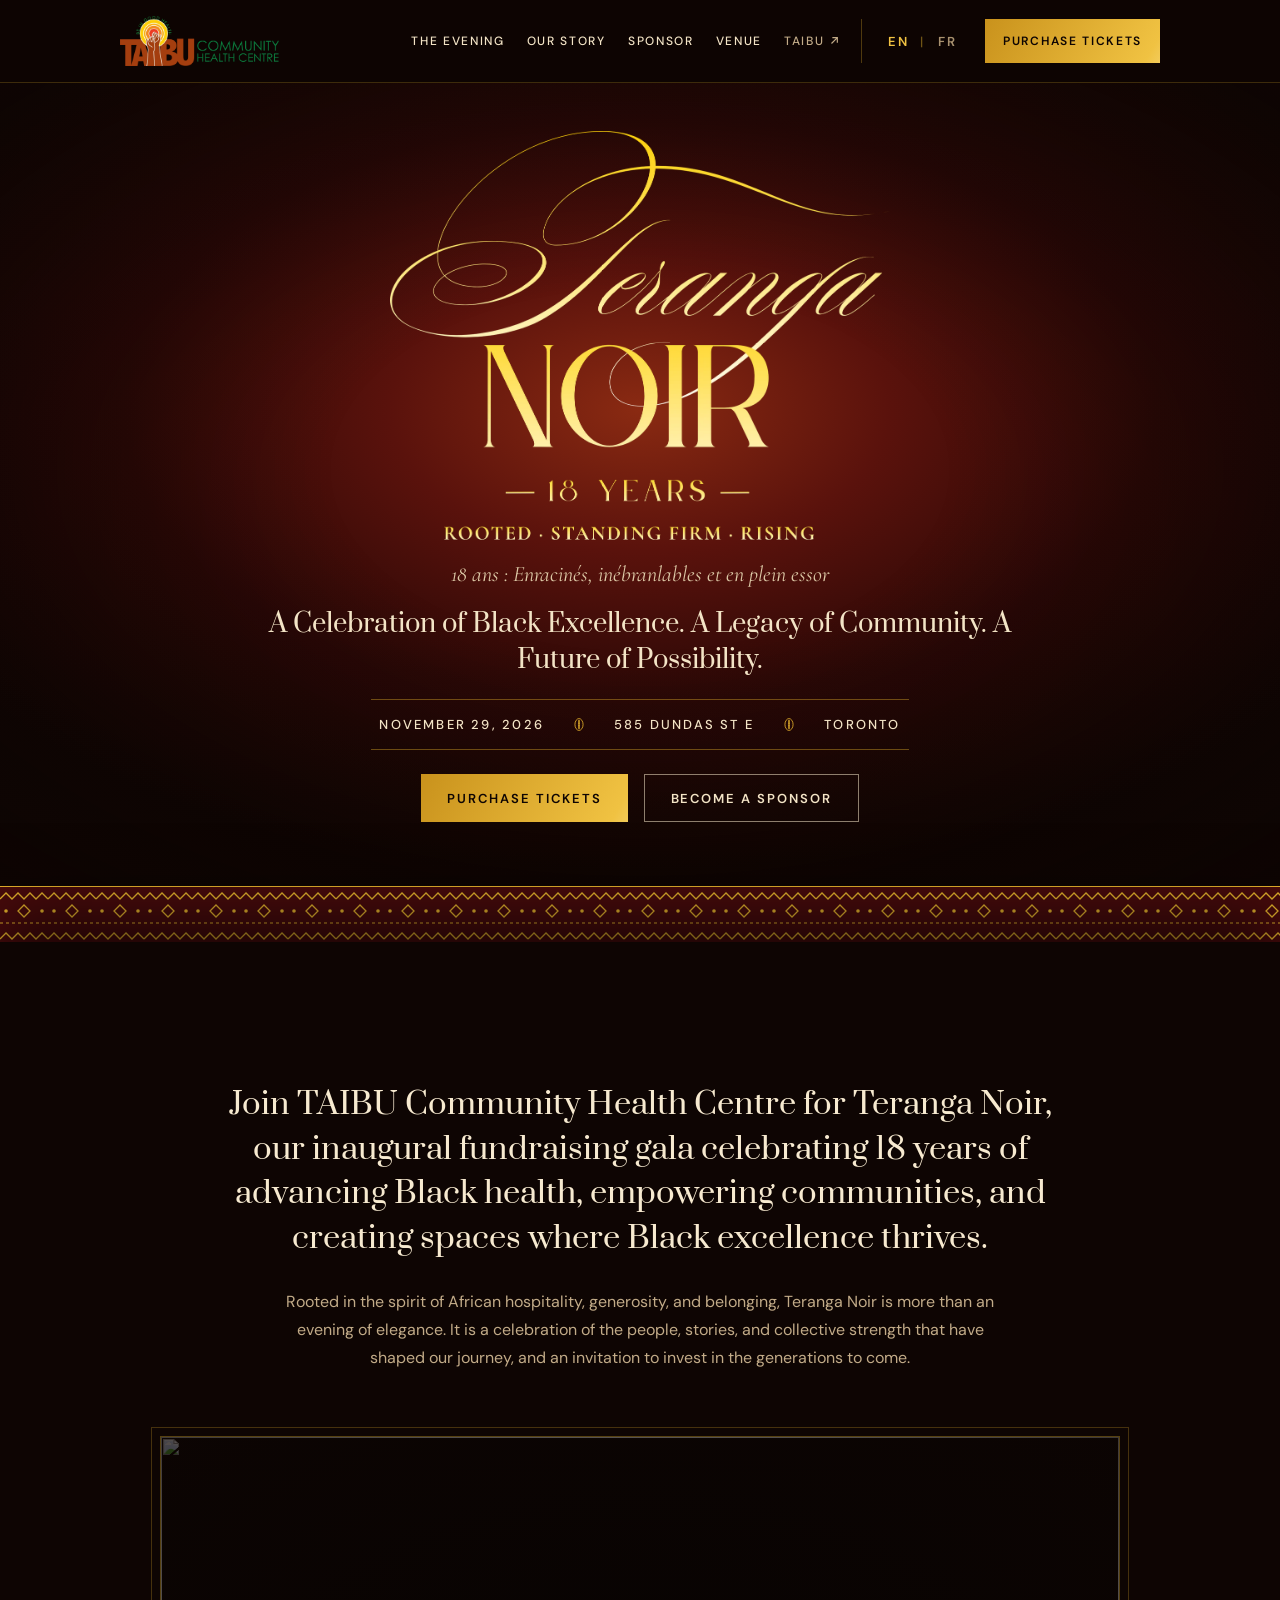
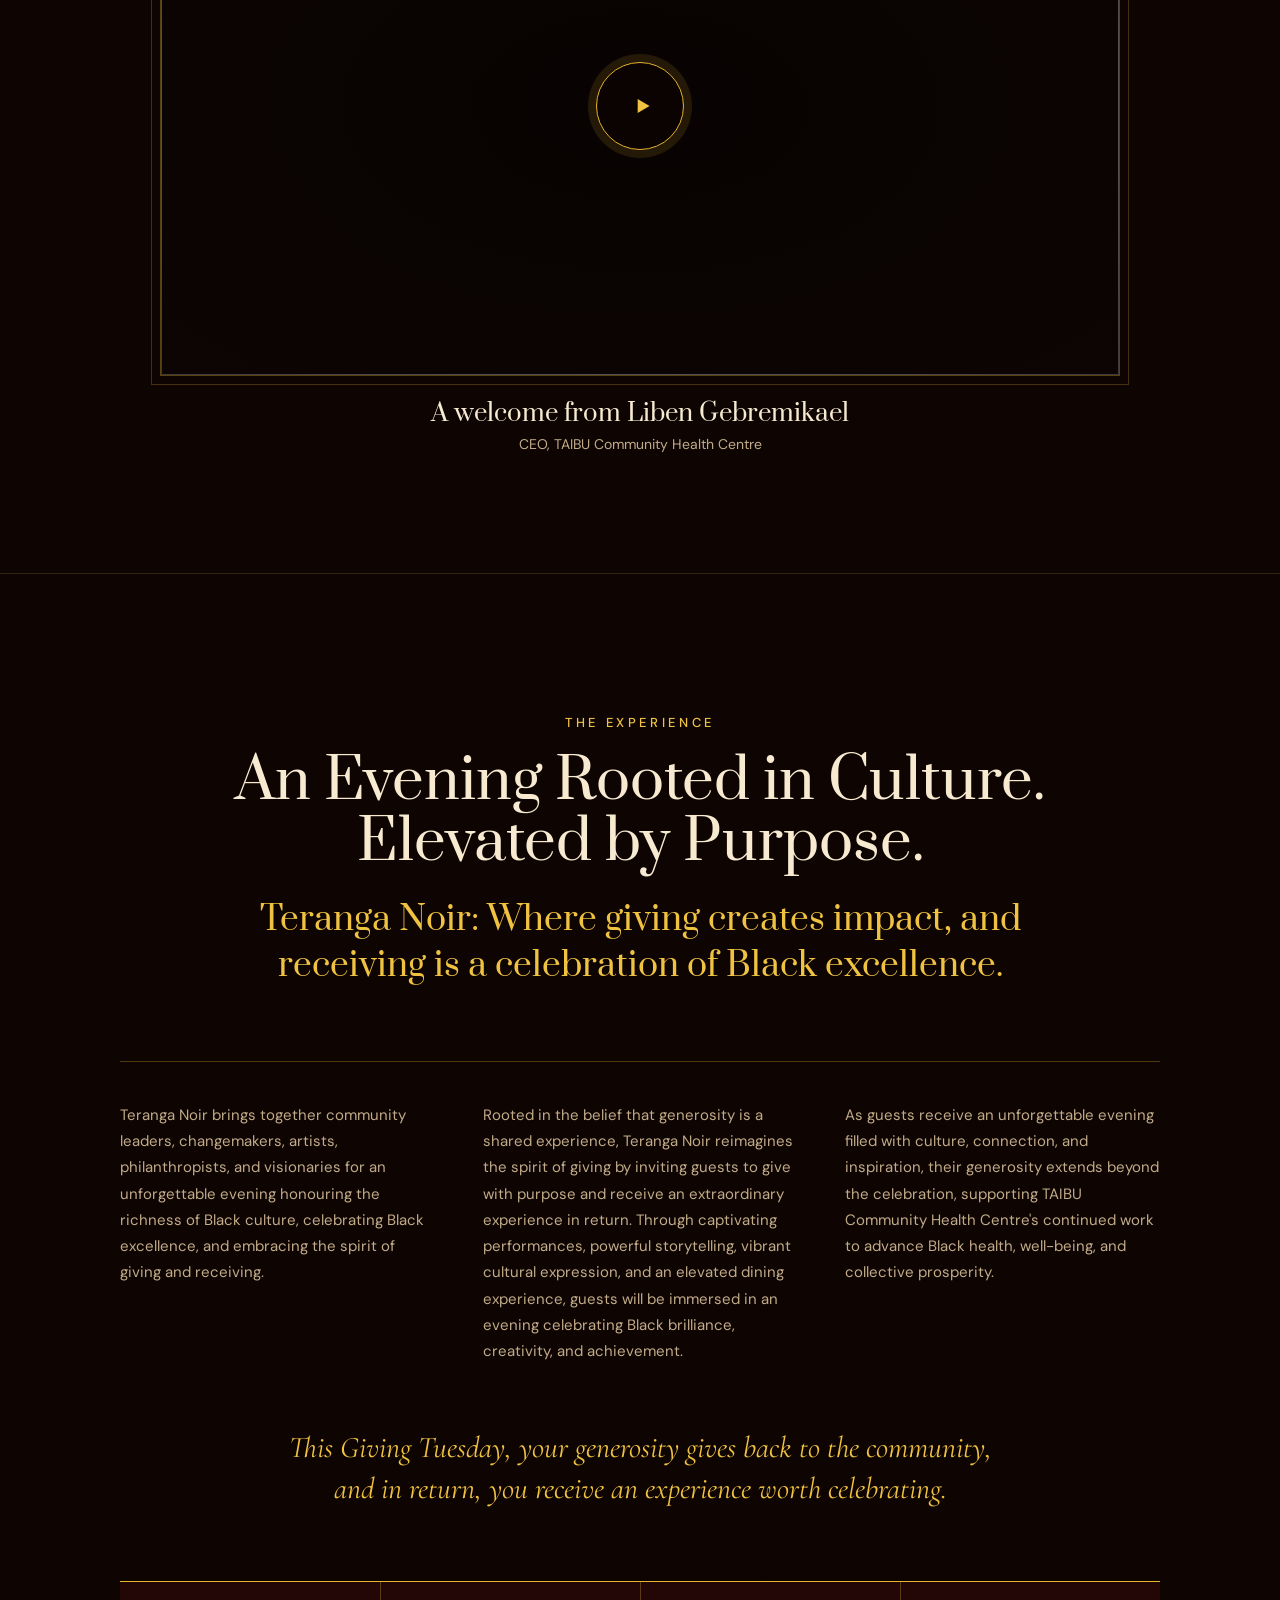
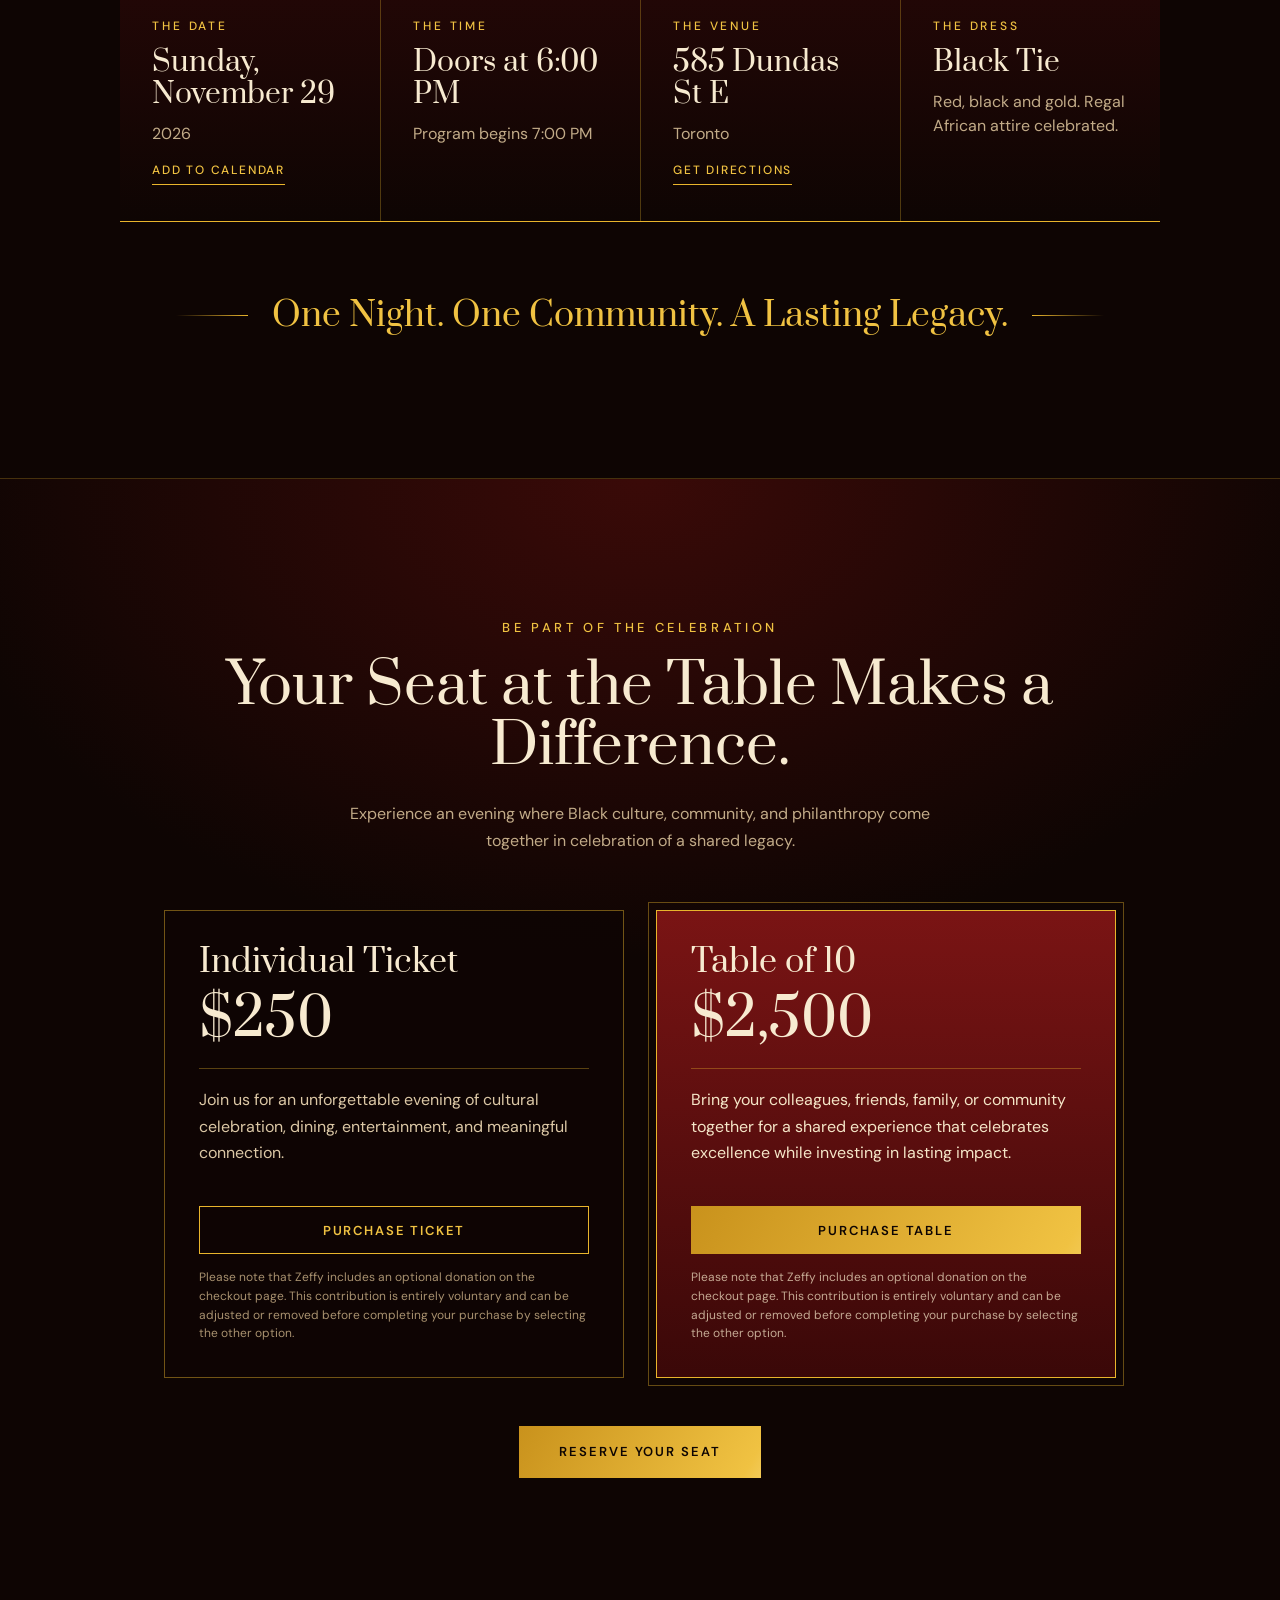
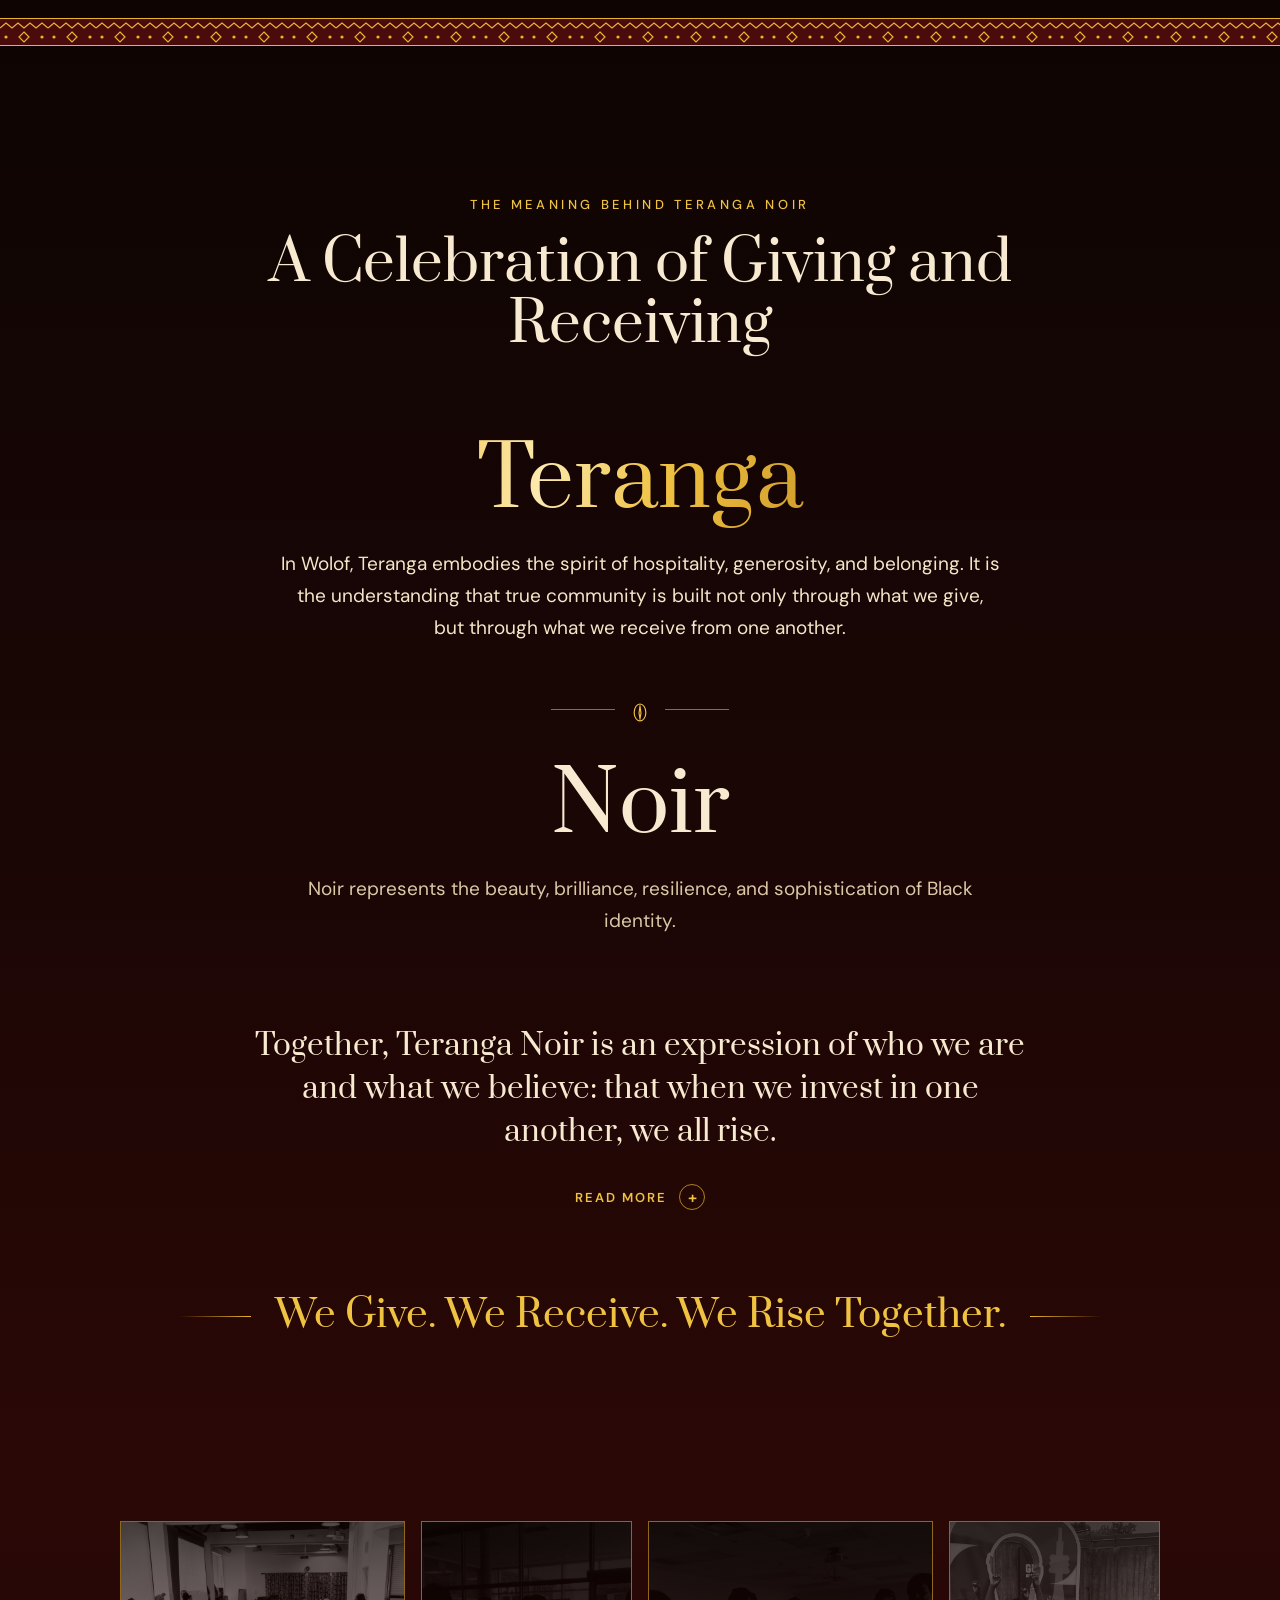
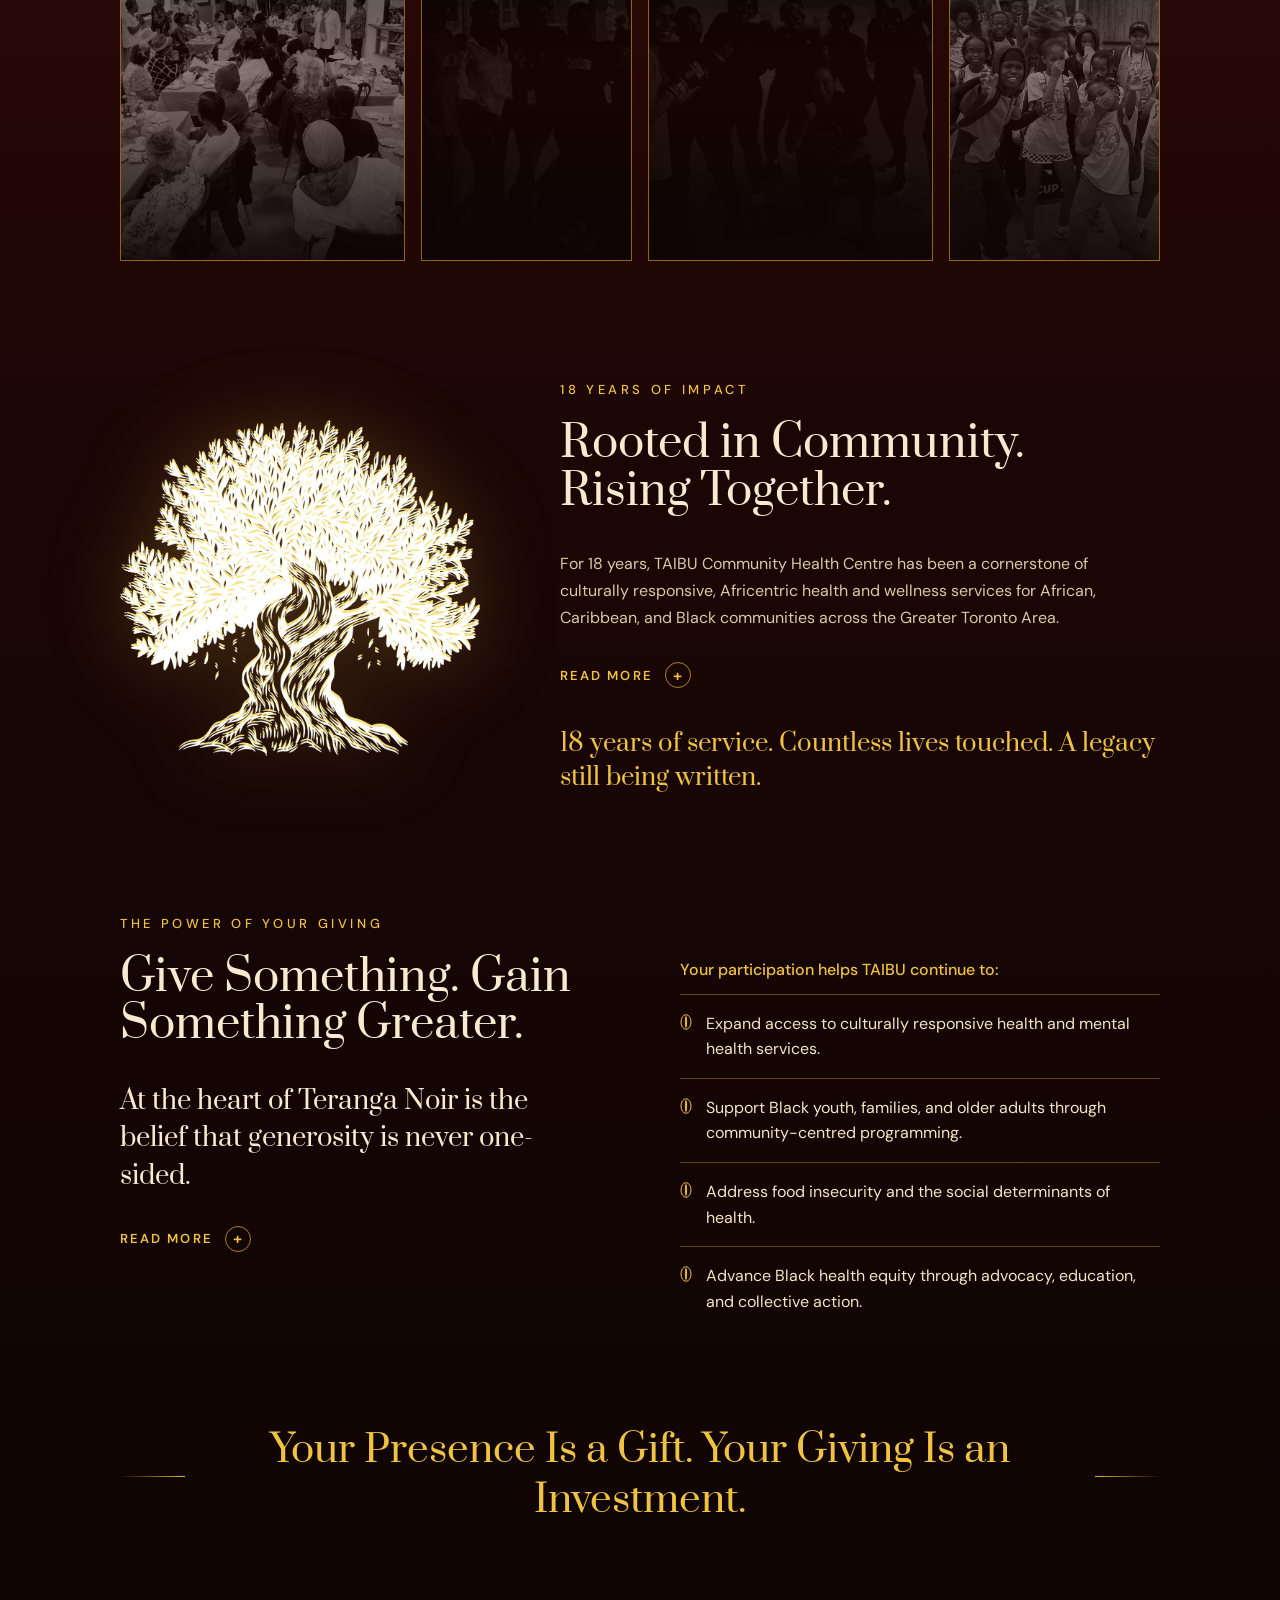
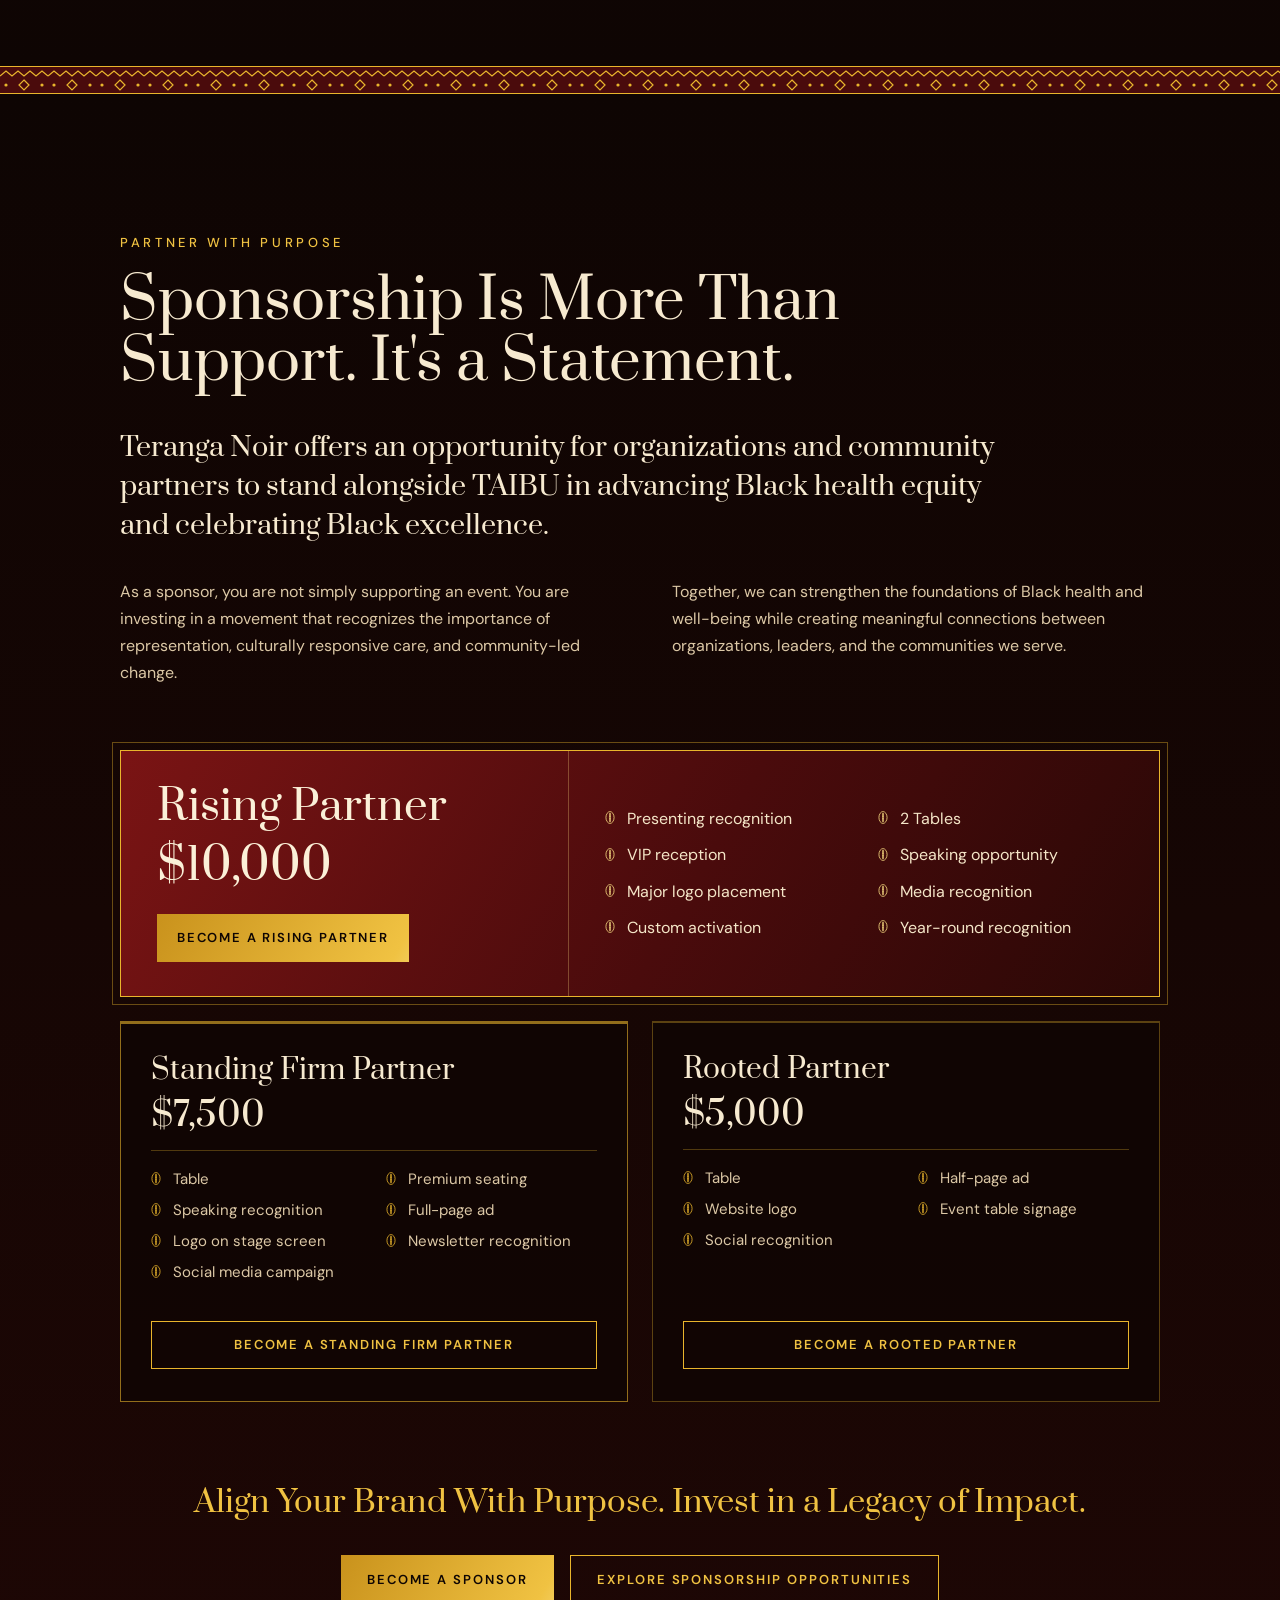
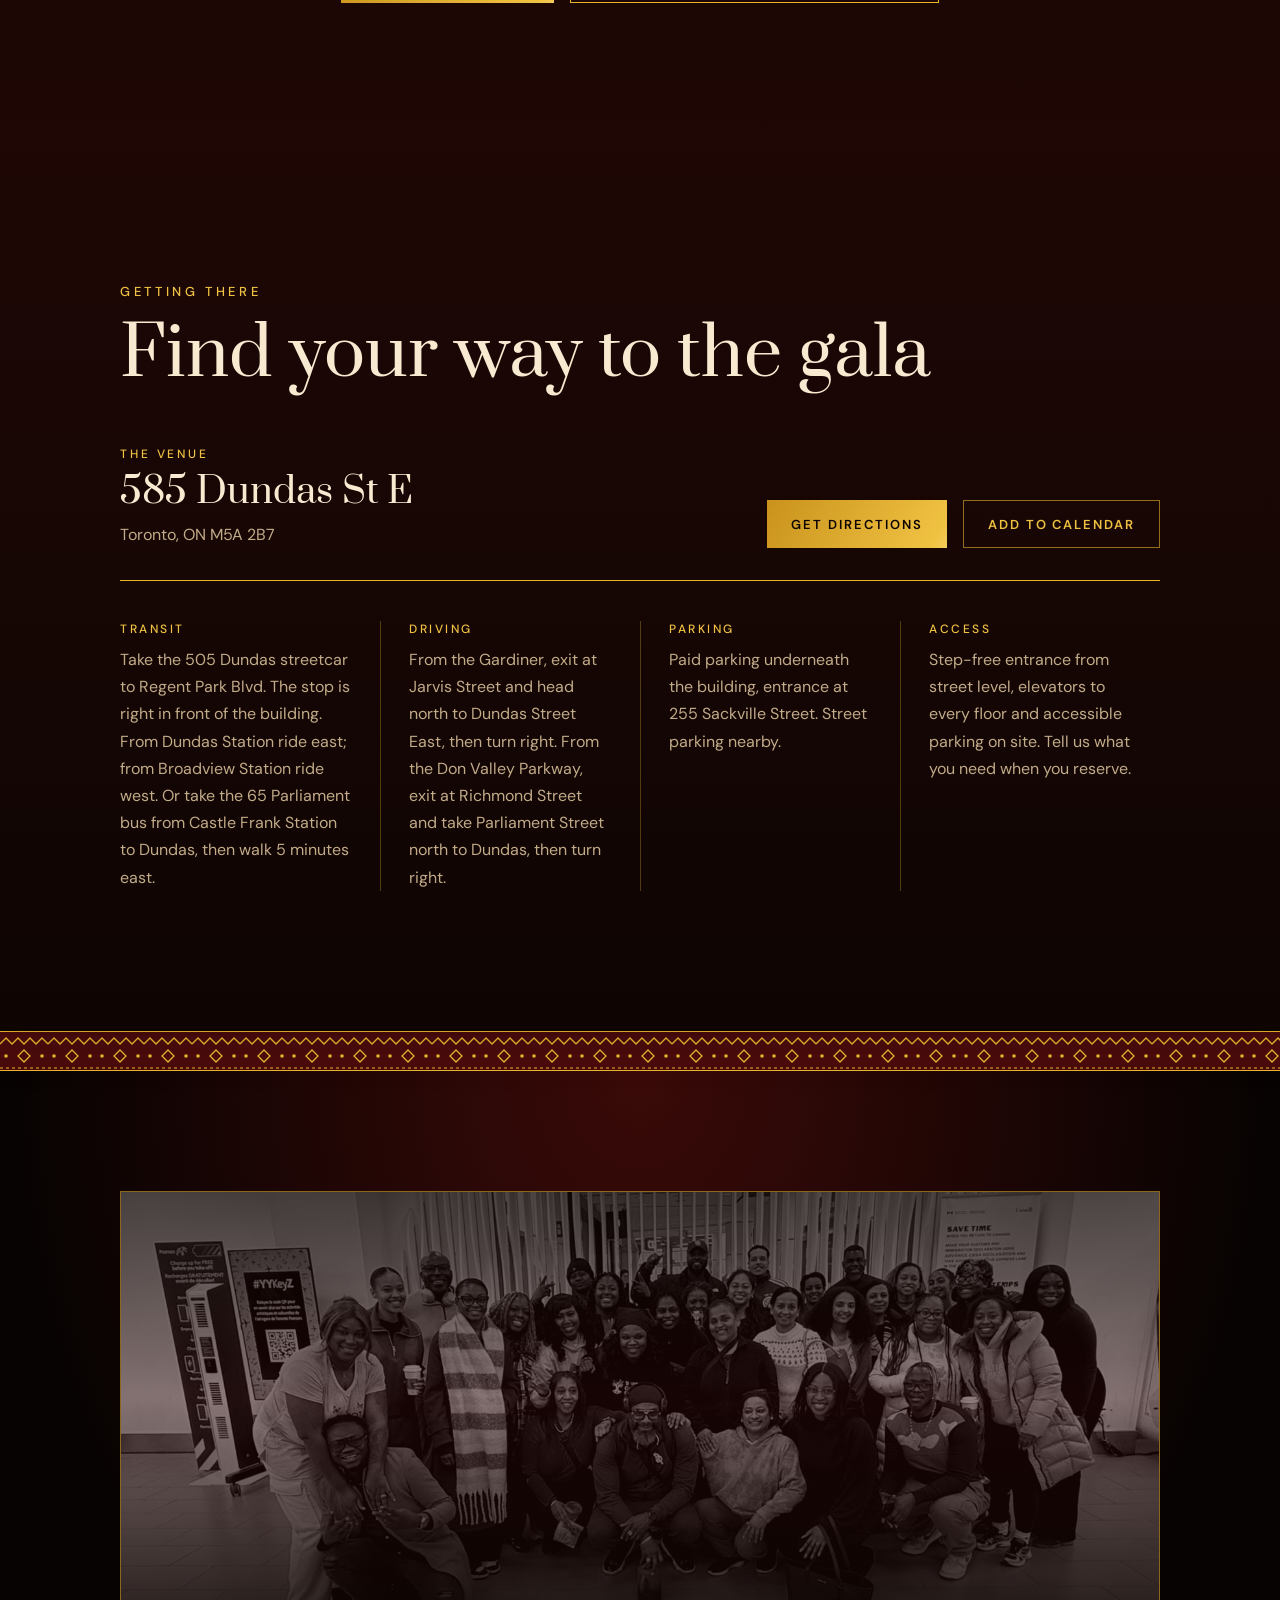
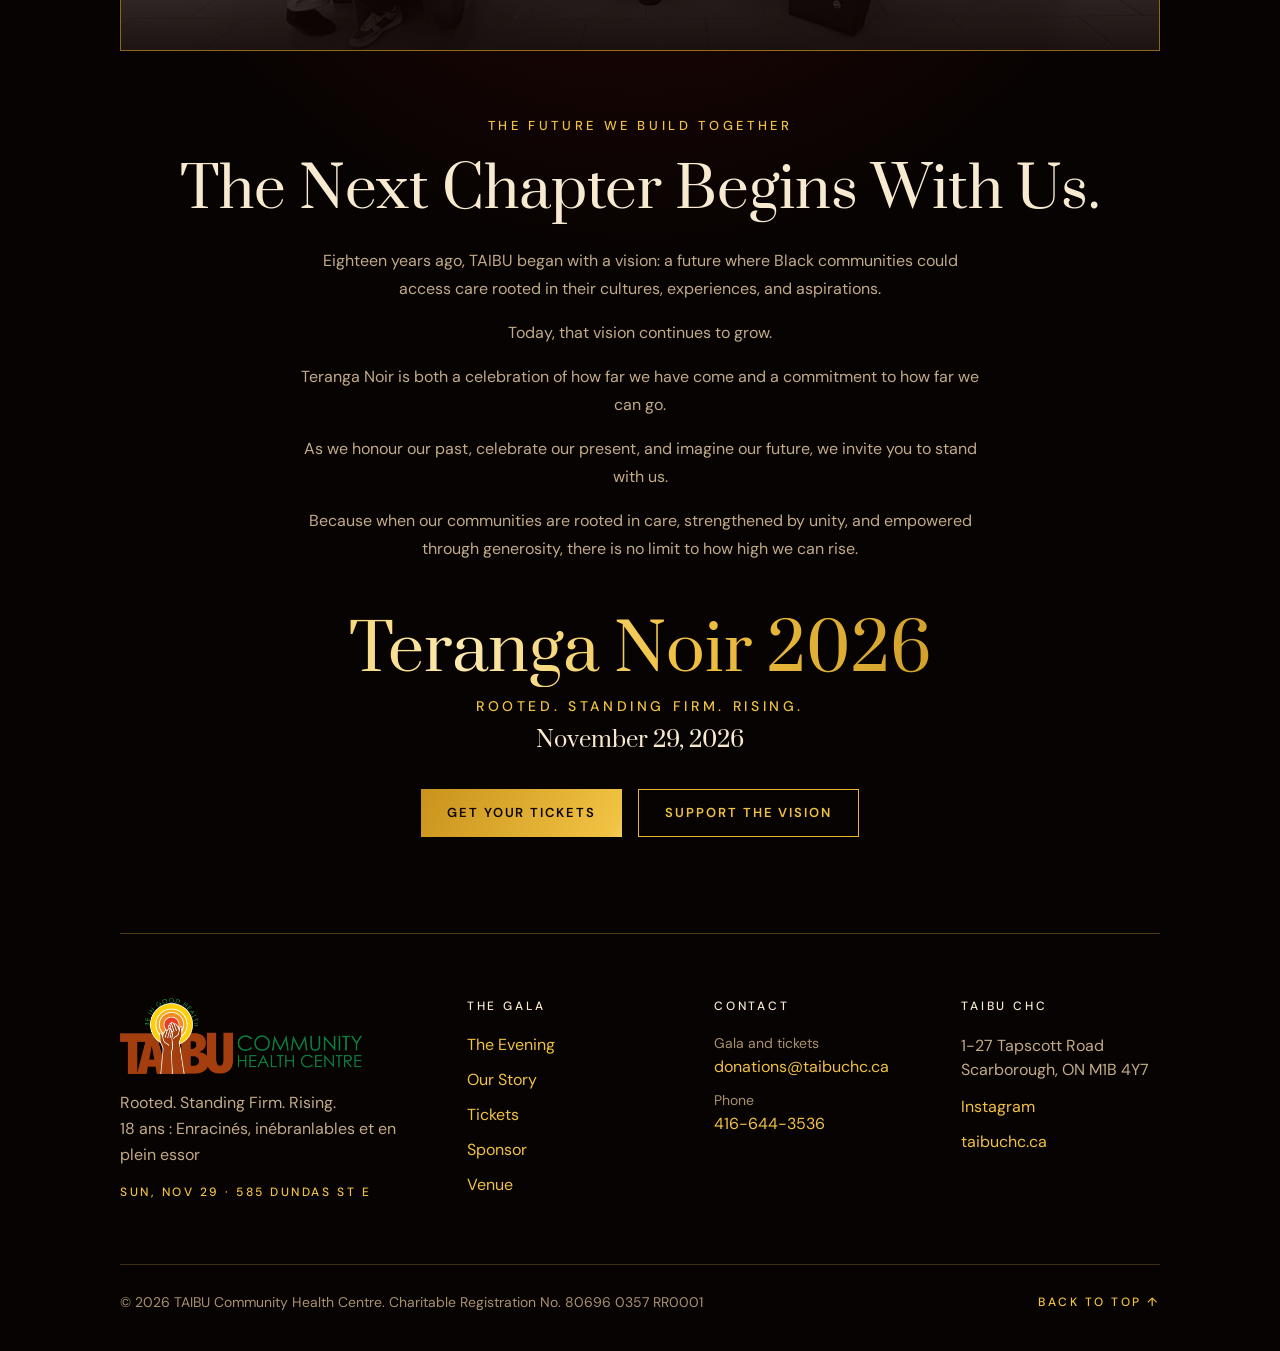
==== commit 01eacaca: "Tickets: Zeffy donation note as fine print in each ticket card Moved from under Reserve Your Seat to" ====
--- a/index.html
+++ b/index.html
@@ -398,6 +398,9 @@
                 data-fallback="ticketLink"
                 >Purchase Ticket</a
               >
+              <p class="card__note">
+                Please note that Zeffy includes an optional donation on the checkout page. This contribution is entirely voluntary and can be adjusted or removed before completing your purchase by selecting the other option.
+              </p>
             </article>
             <article class="card card--featured">
               <h3 class="card__name">Table of 10</h3>
@@ -417,6 +420,9 @@
                 data-fallback="ticketLink"
                 >Purchase Table</a
               >
+              <p class="card__note">
+                Please note that Zeffy includes an optional donation on the checkout page. This contribution is entirely voluntary and can be adjusted or removed before completing your purchase by selecting the other option.
+              </p>
             </article>
           </div>
 
@@ -427,9 +433,6 @@
               data-href="ticketLink"
               >Reserve Your Seat</a
             >
-            <p class="fineprint fineprint--note">
-              Please note that Zeffy includes an optional donation on the checkout page. This contribution is entirely voluntary and can be adjusted or removed before completing your purchase by selecting the other option.
-            </p>
           </div>
         </div>
       </section>
--- a/styles.css
+++ b/styles.css
@@ -373,9 +373,10 @@
 .card__text { font-size: 16px; line-height: 1.65; color: var(--sand); margin-bottom: 26px; }
 .card--featured .card__text { color: #f5e6c8; }
 .card__btn { display: flex; padding: 0 20px; letter-spacing: 0.14em; margin-top: auto; }
+.card__note { font-size: 12px; line-height: 1.55; color: var(--muted); }
+.card--featured .card__note { color: rgba(245, 230, 200, 0.72); }
 .tickets__footer { display: flex; flex-direction: column; align-items: center; gap: 18px; margin-top: 48px; }
 .fineprint { font-size: 15px; color: var(--muted); }
-.fineprint--note { max-width: 620px; text-align: center; line-height: 1.6; text-wrap: pretty; }
 
 /* The Meaning */
 .section--meaning { padding: 150px var(--gutter) 140px; background: linear-gradient(180deg, var(--black) 0%, #1a0605 55%, var(--oxblood-dark) 100%); }
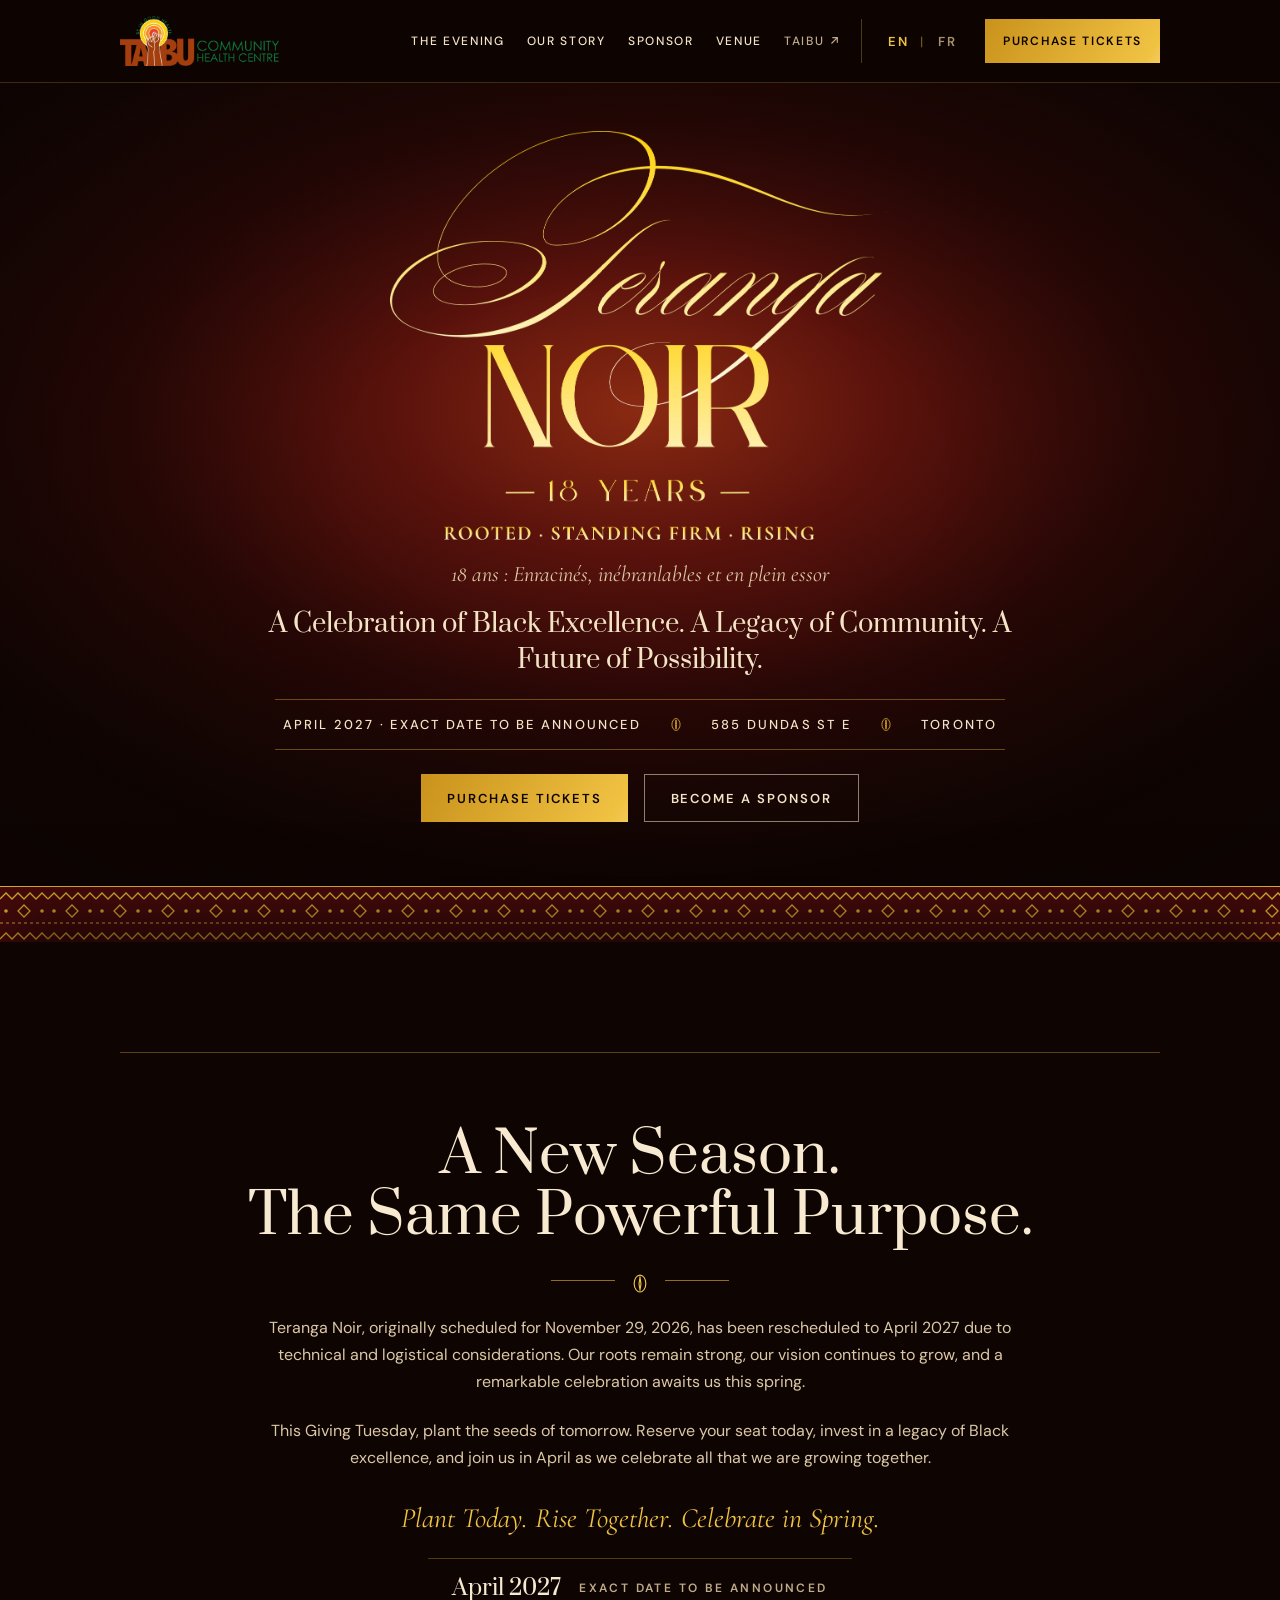
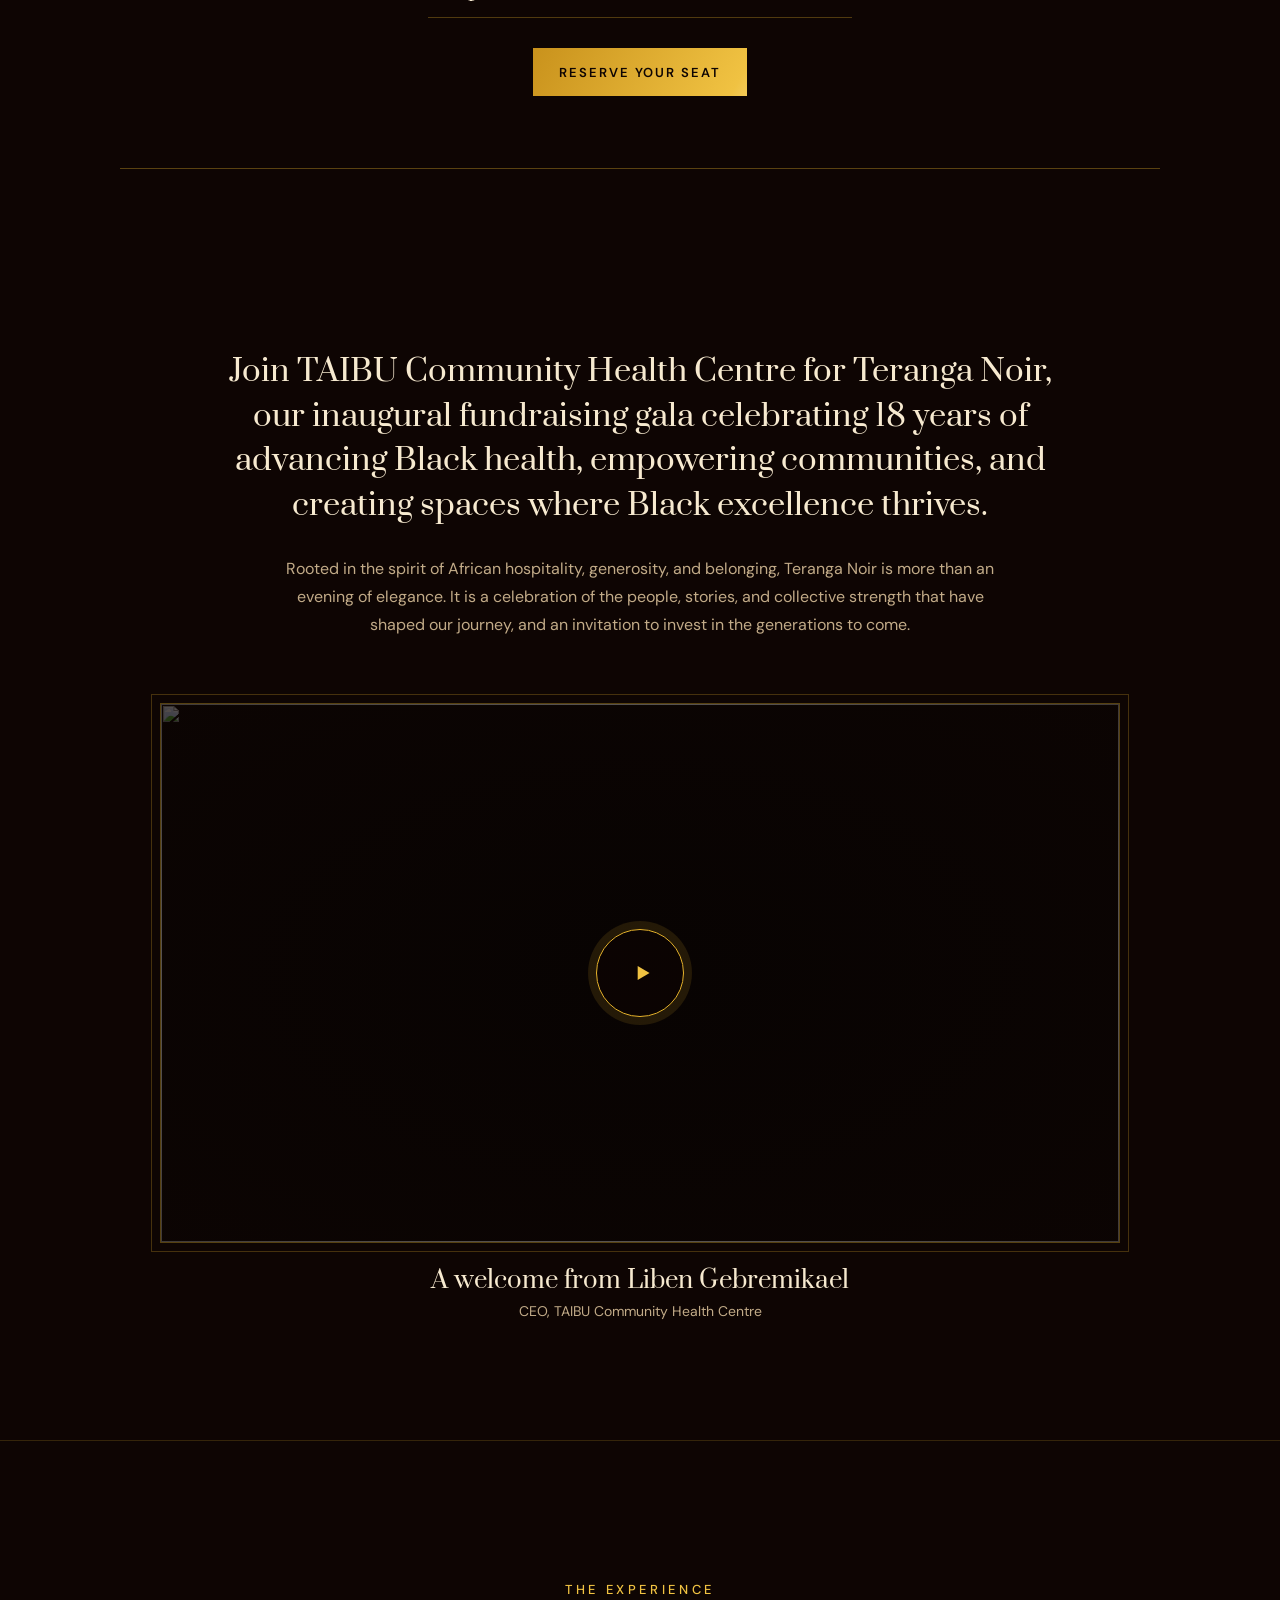
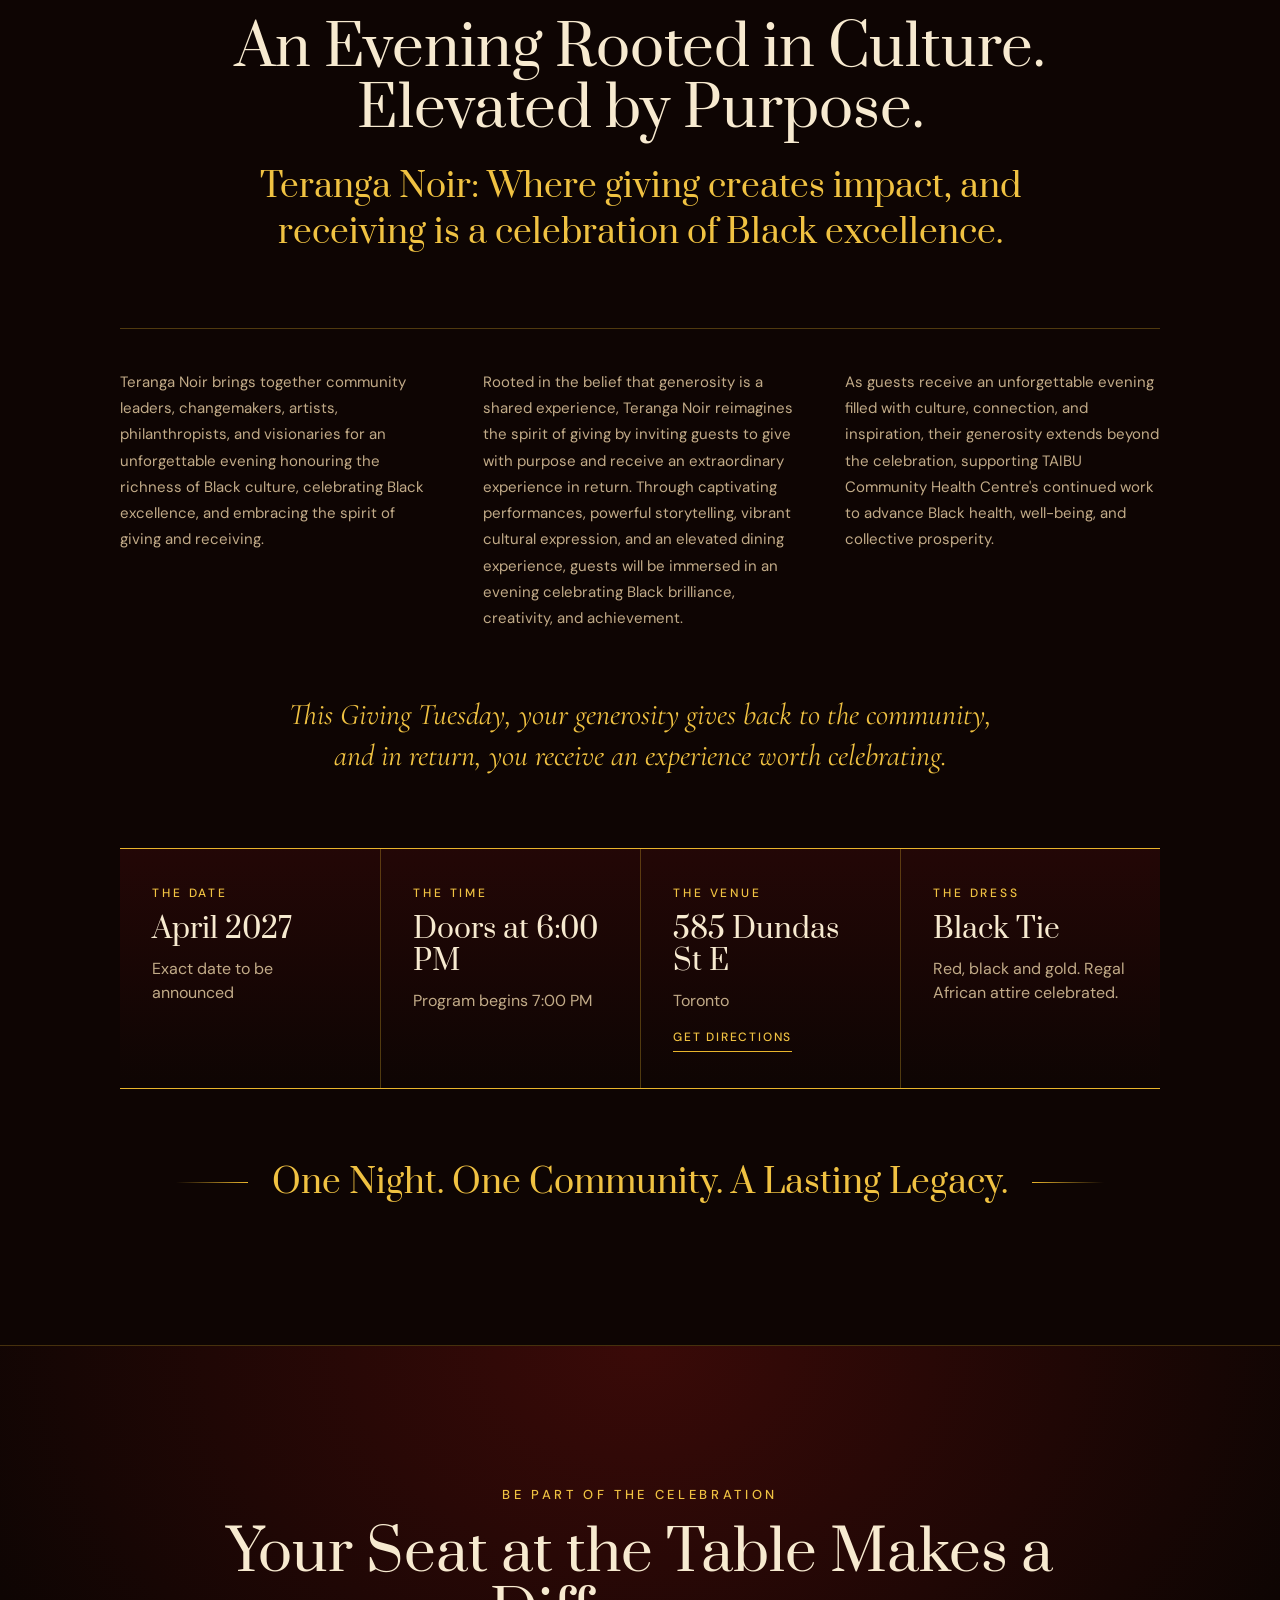
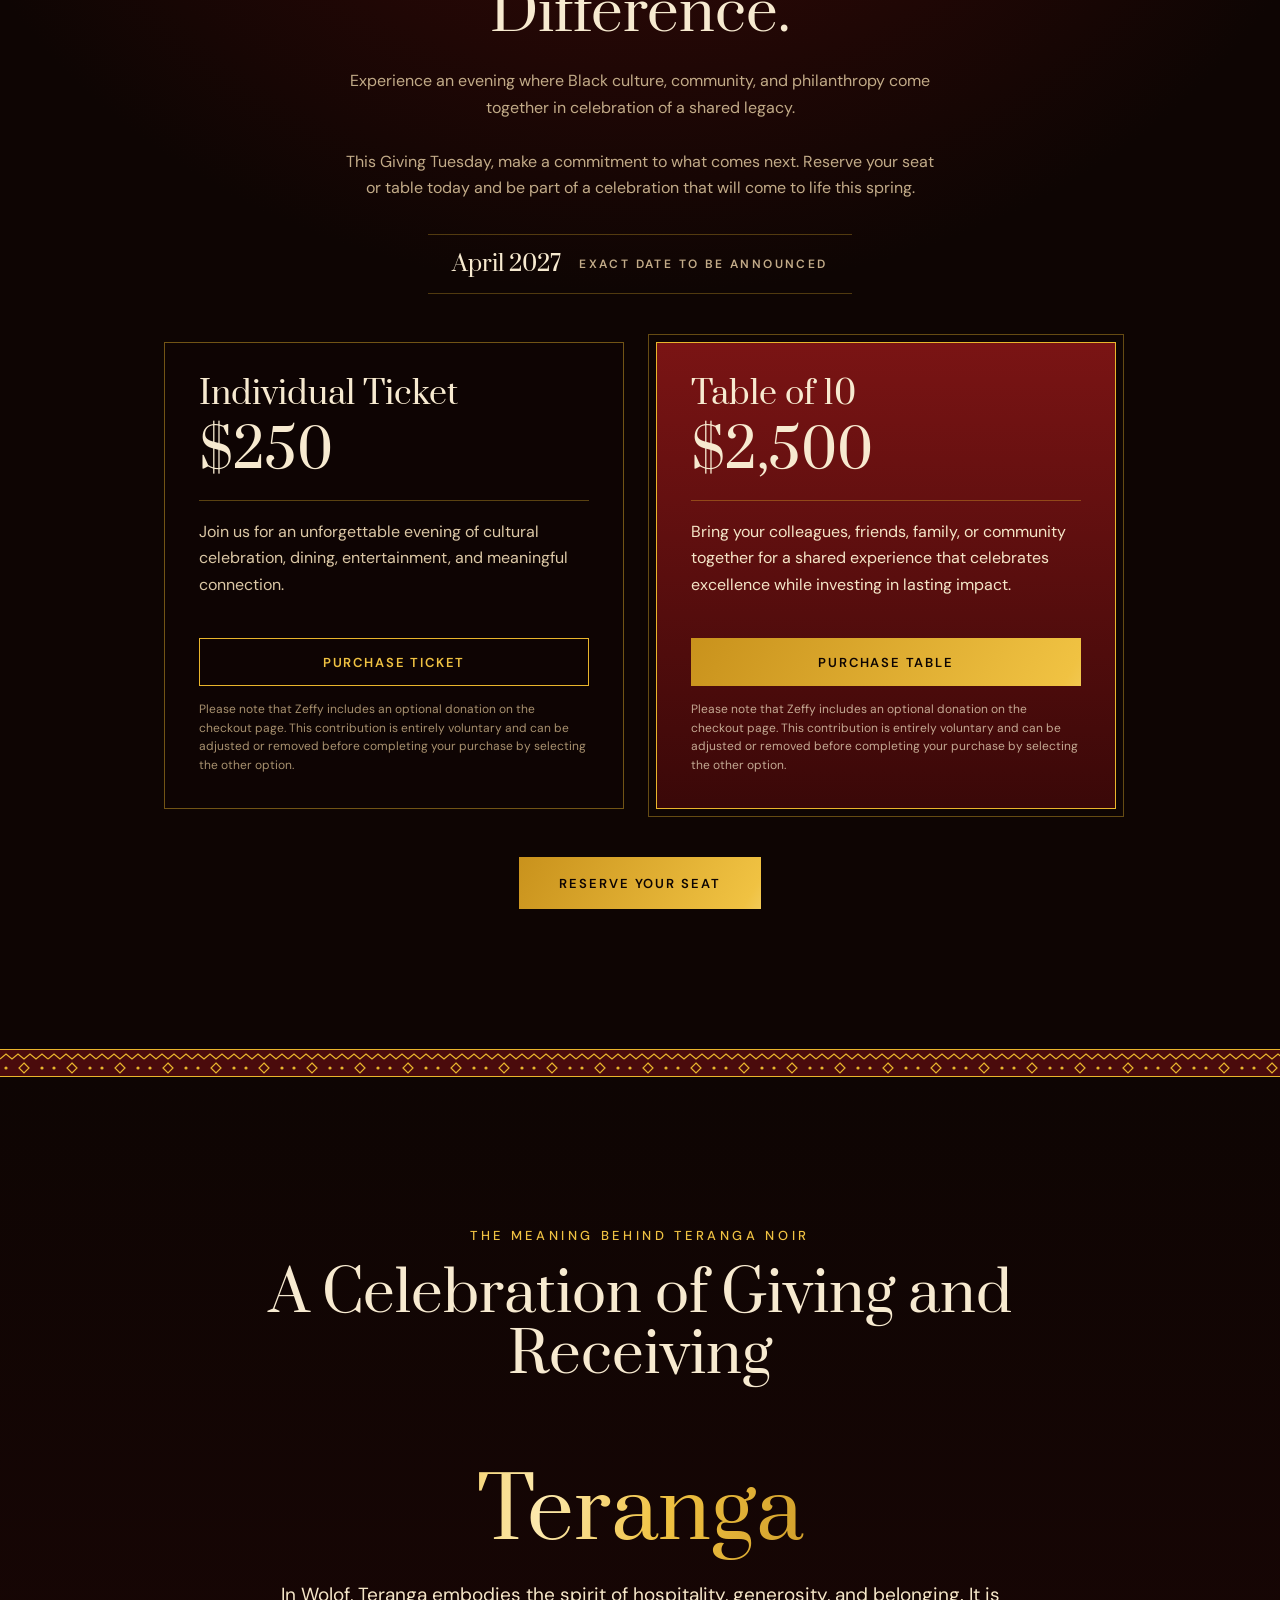
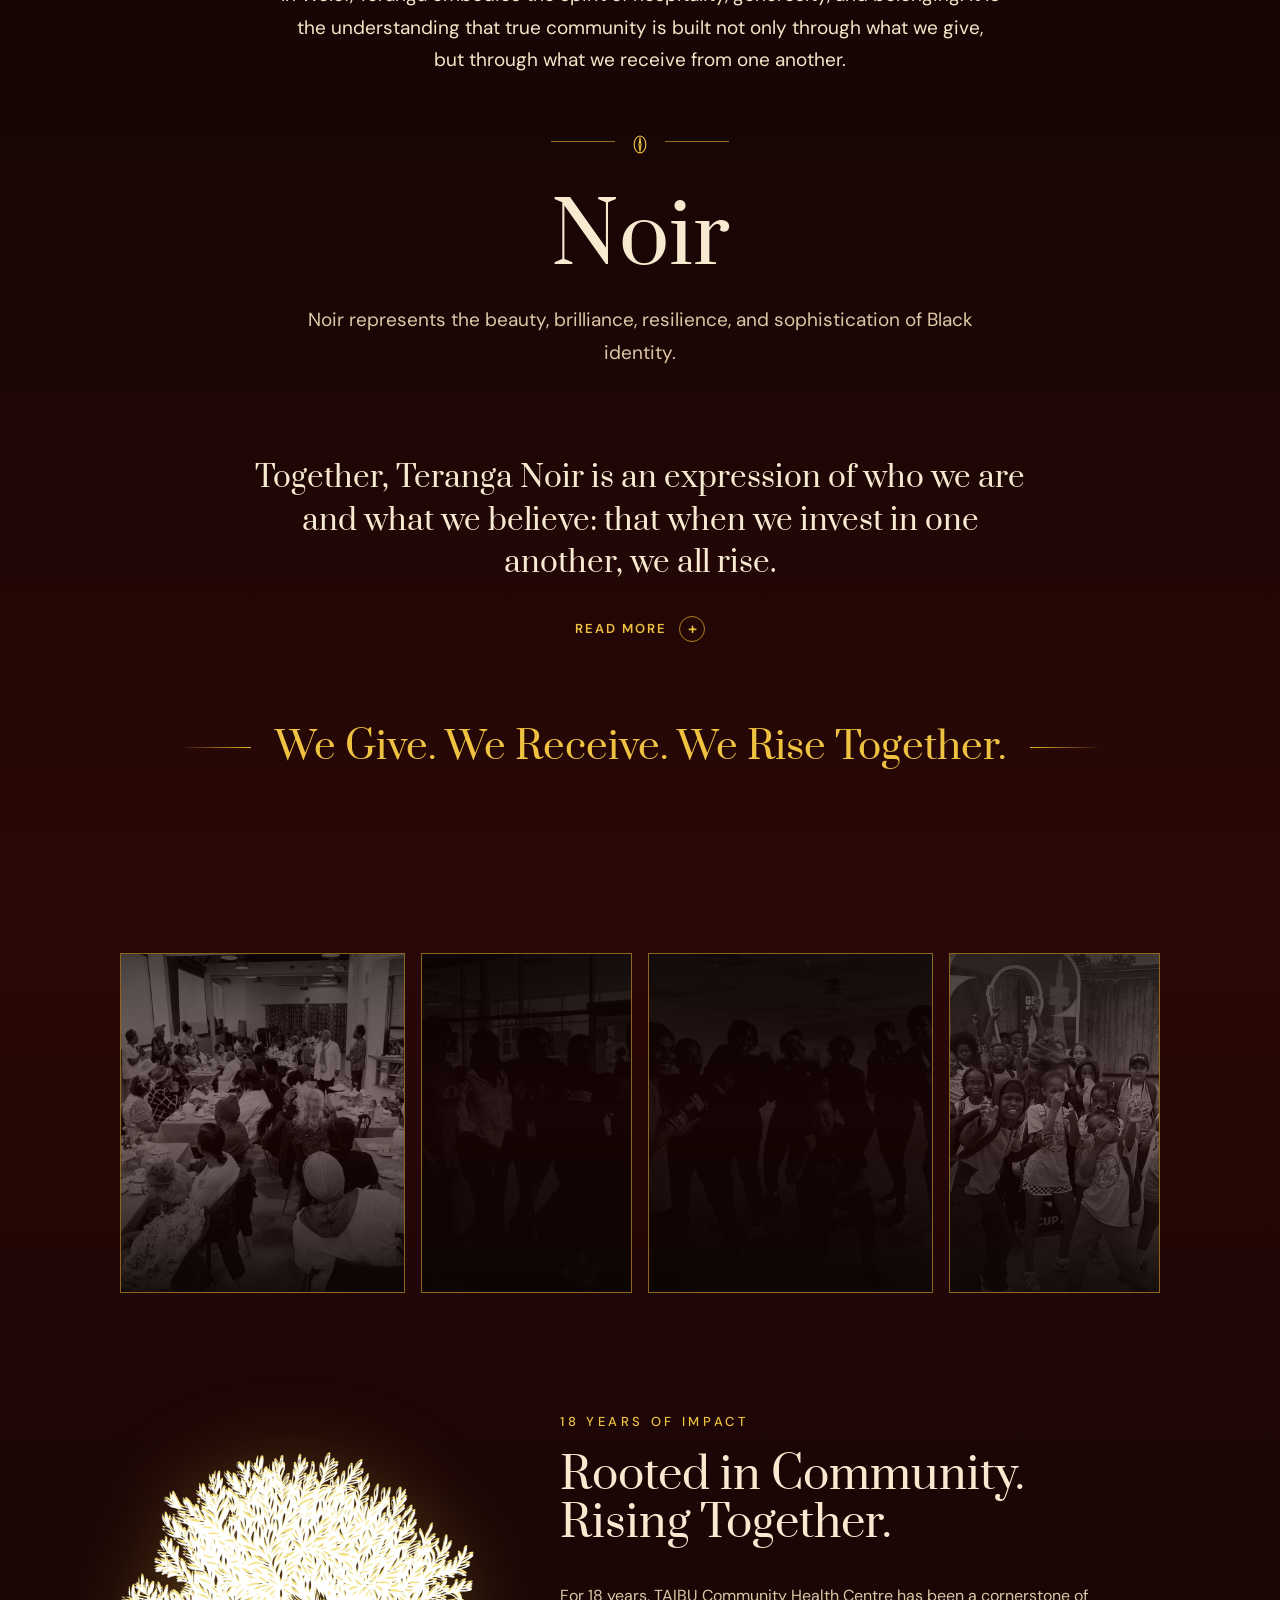
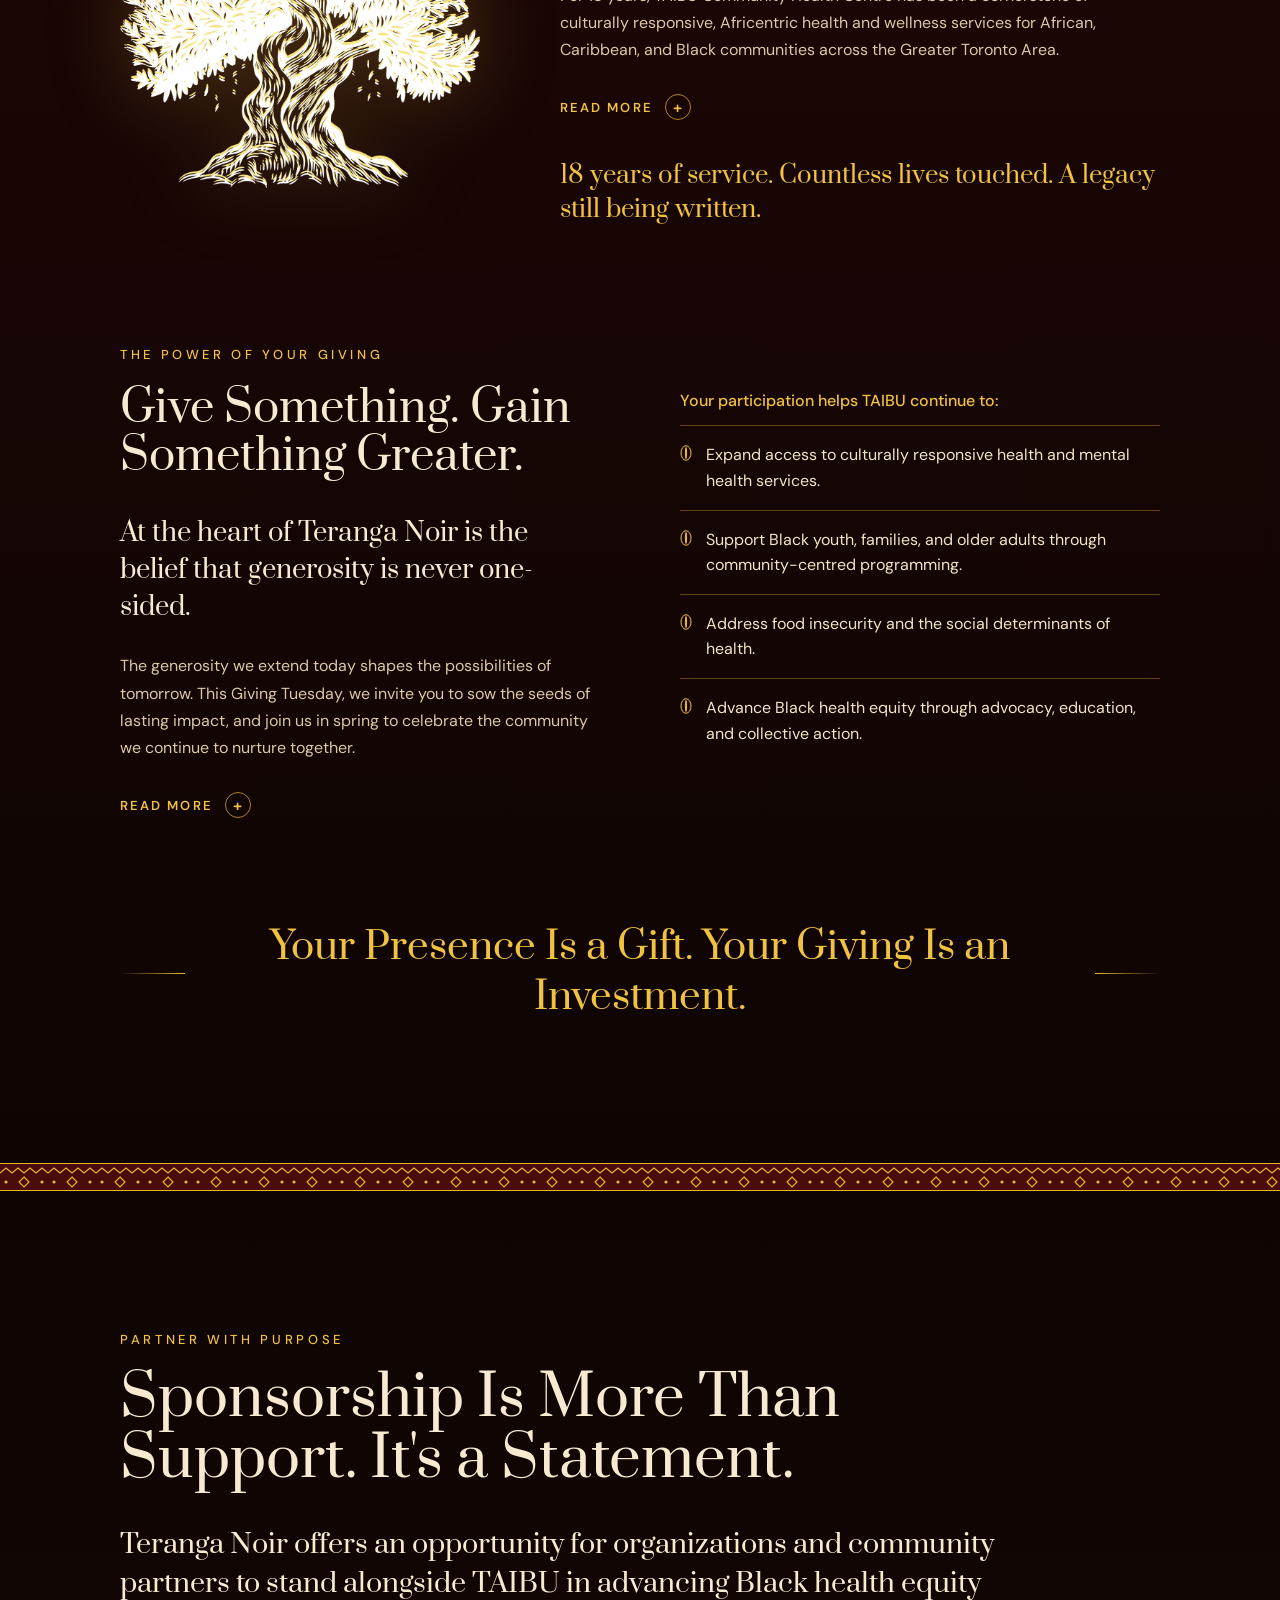
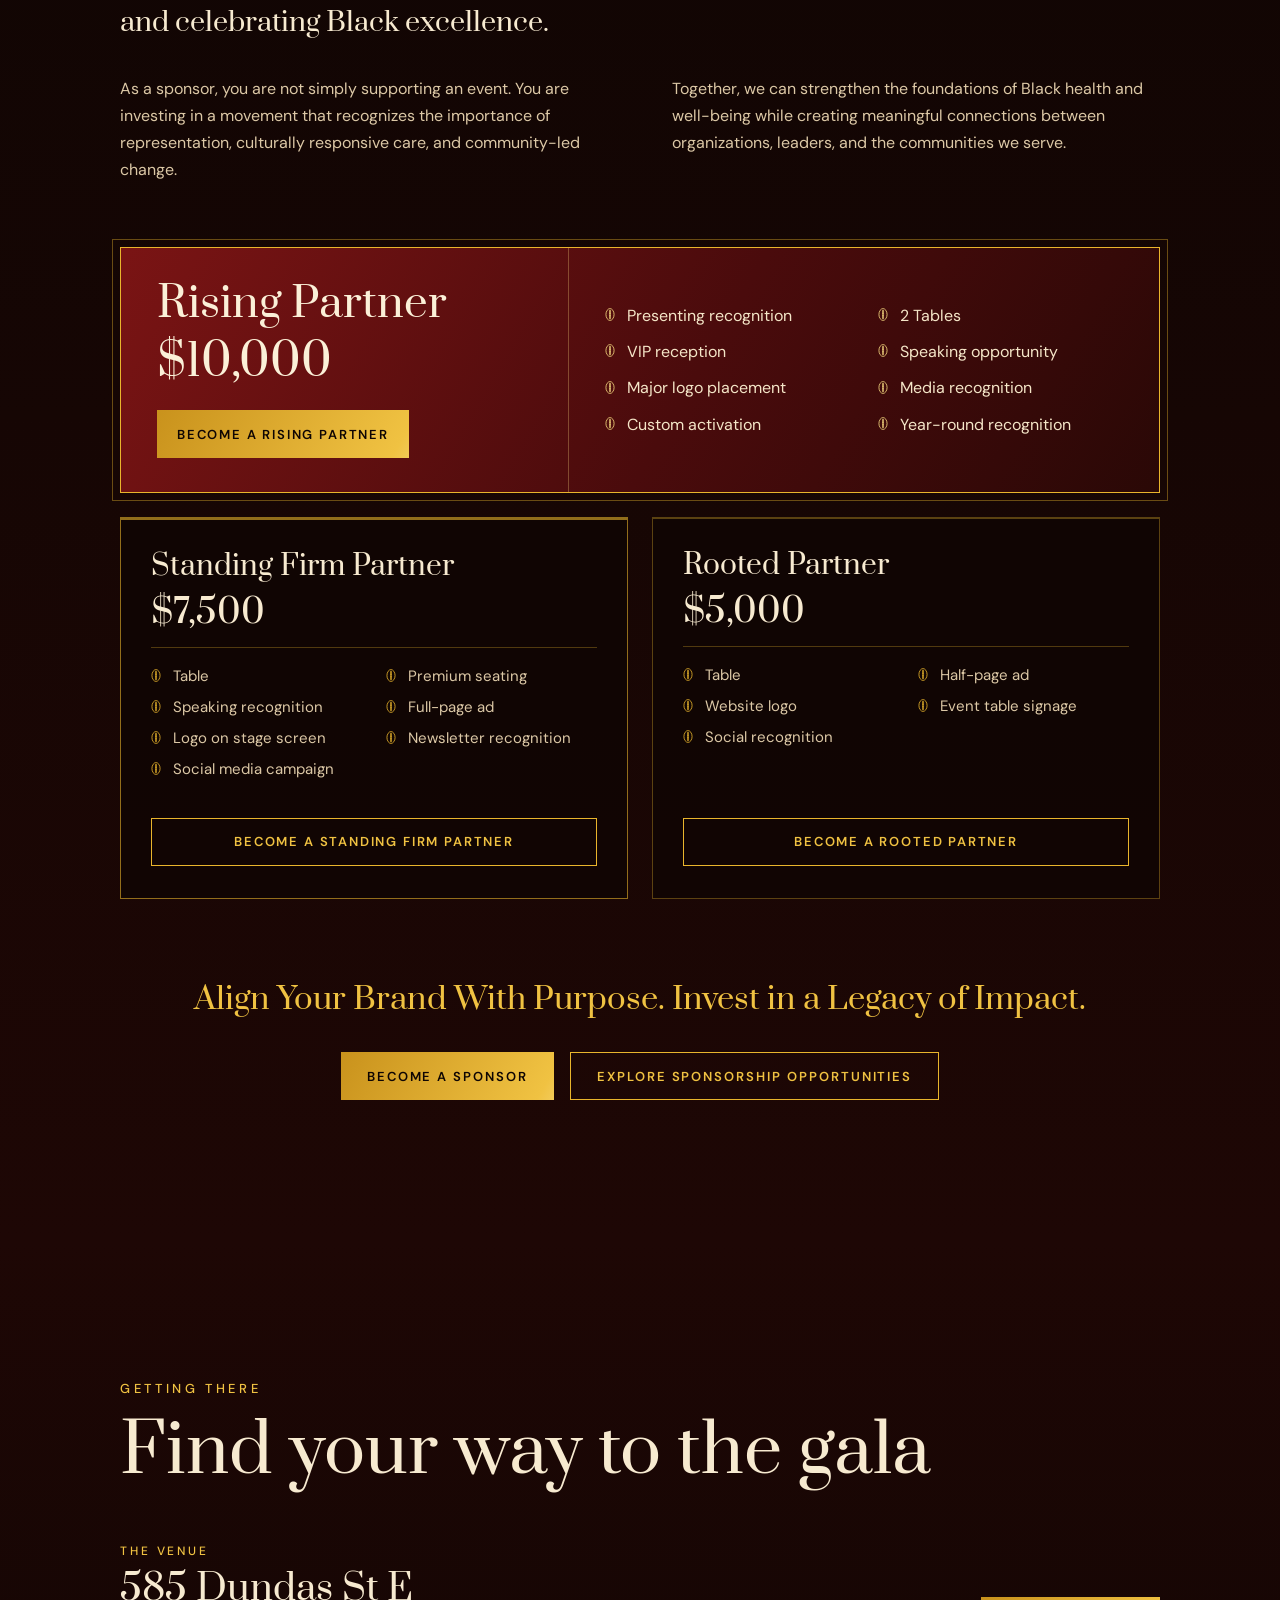
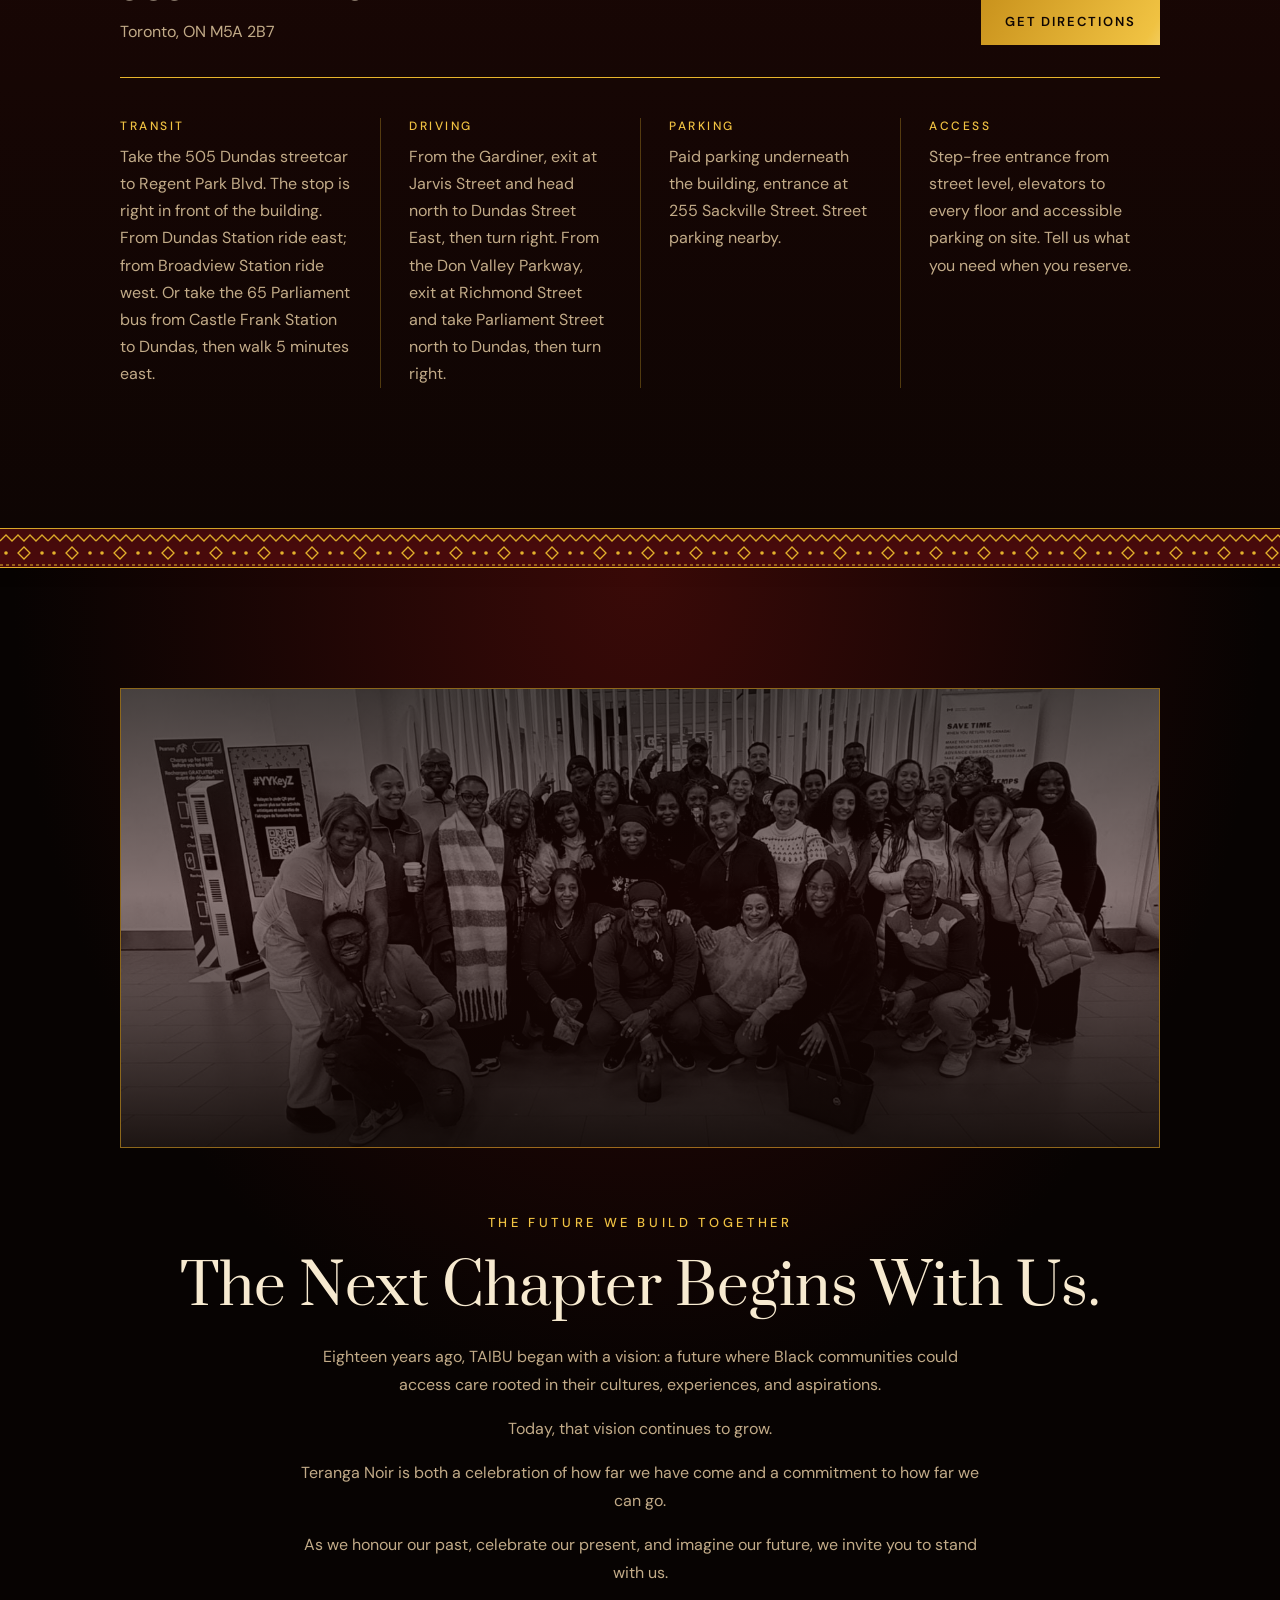
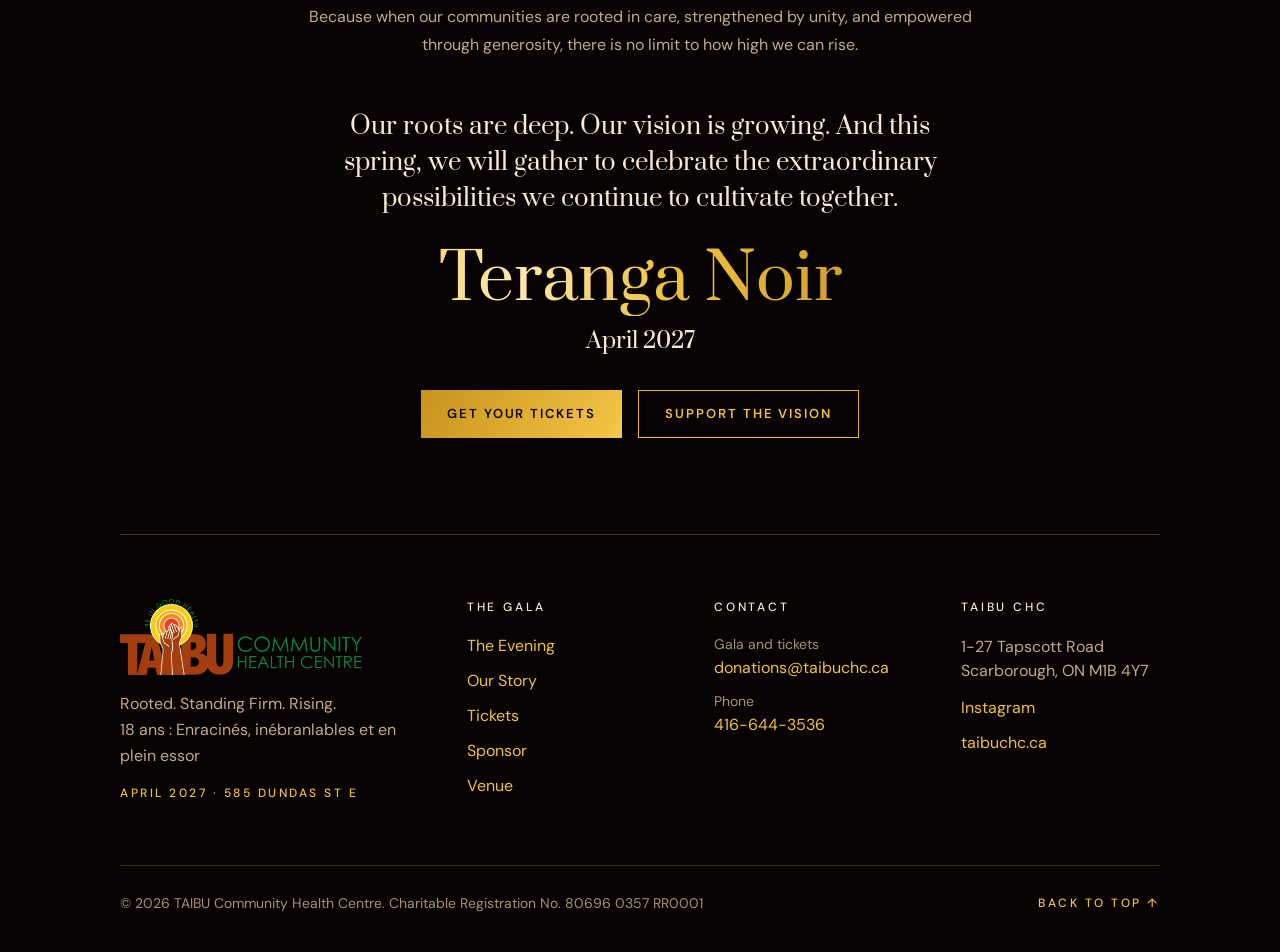
==== commit f14b3eb5: "Gala postponed to April 2027: date, notice and Giving Tuesday copy Both pages (English and French): " ====
--- a/index.html
+++ b/index.html
@@ -6,7 +6,7 @@
     <title>Teranga Noir Gala · TAIBU Community Health Centre</title>
     <meta
       name="description"
-      content="Teranga Noir: TAIBU Community Health Centre celebrates 18 years. Rooted, Standing Firm, Rising. November 29, 2026 at 585 Dundas St E, Toronto."
+      content="Teranga Noir: TAIBU Community Health Centre celebrates 18 years. Rooted, Standing Firm, Rising. April 2027 at 585 Dundas St E, Toronto. Exact date to be announced."
     />
     <meta property="og:title" content="Teranga Noir Gala" />
     <meta
@@ -216,7 +216,7 @@
           Possibility.
         </p>
         <p class="hero__meta intro-2">
-          <span data-g="dateFull">November 29, 2026</span>
+          <span class="hero__date">April 2027 · Exact date to be announced</span>
           <span class="hero__place">585 Dundas St E</span
           ><span class="hero__place">Toronto</span>
         </p>
@@ -229,6 +229,26 @@
     </section>
 
     <main id="main" class="page">
+      <!-- Postponement notice -->
+      <section id="new-date" class="section section--notice" aria-labelledby="notice-title">
+        <div class="notice">
+          <h2 id="notice-title" class="title notice__title"><span>A New Season.</span> <span>The Same Powerful Purpose.</span></h2>
+          <div class="divider" aria-hidden="true"><span class="cowrie"></span></div>
+          <p class="notice__text">
+            Teranga Noir, originally scheduled for November 29, 2026, has been rescheduled to April 2027 due to technical and logistical considerations. Our roots remain strong, our vision continues to grow, and a remarkable celebration awaits us this spring.
+          </p>
+          <p class="notice__text">
+            This Giving Tuesday, plant the seeds of tomorrow. Reserve your seat today, invest in a legacy of Black excellence, and join us in April as we celebrate all that we are growing together.
+          </p>
+          <p class="notice__motto">Plant Today. Rise Together. Celebrate in Spring.</p>
+          <p class="notice__date">
+            <span class="notice__month">April 2027</span
+            ><span class="notice__tba">Exact date to be announced</span>
+          </p>
+          <a class="btn btn--gold" href="#tickets" data-href="ticketLink">Reserve Your Seat</a>
+        </div>
+      </section>
+
       <!-- ============ WELCOME ============ -->
       <section id="welcome" class="section section--welcome">
         <div class="welcome">
@@ -337,9 +357,9 @@
             <div class="details__item">
               <p class="label">The Date</p>
               <p class="details__main">
-                <span data-g="dateLong">Sunday, November 29</span>
-              </p>
-              <p class="details__sub"><span data-g="year">2026</span></p>
+                April 2027
+              </p>
+              <p class="details__sub">Exact date to be announced</p>
               <a class="link-underline" href="#" data-ics>Add to calendar</a>
             </div>
             <div class="details__item">
@@ -380,6 +400,13 @@
           <p class="intro">
             Experience an evening where Black culture, community, and
             philanthropy come together in celebration of a shared legacy.
+          </p>
+          <p class="intro intro--giving">
+            This Giving Tuesday, make a commitment to what comes next. Reserve your seat or table today and be part of a celebration that will come to life this spring.
+          </p>
+          <p class="notice__date notice__date--tickets">
+            <span class="notice__month">April 2027</span
+            ><span class="notice__tba">Exact date to be announced</span>
           </p>
 
           <div class="tickets">
@@ -610,6 +637,9 @@
                 At the heart of Teranga Noir is the belief that generosity is
                 never one-sided.
               </p>
+              <p class="text giving__spring">
+                The generosity we extend today shapes the possibilities of tomorrow. This Giving Tuesday, we invite you to sow the seeds of lasting impact, and join us in spring to celebrate the community we continue to nurture together.
+              </p>
               <details class="read-more">
                 <summary>
                   <span class="read-more__open">Read more</span
@@ -913,11 +943,11 @@
               </p>
             </div>
             <div class="signoff">
-              <p class="signoff__title foil">Teranga Noir 2026</p>
-              <p class="signoff__motto">Rooted. Standing Firm. Rising.</p>
-              <p class="signoff__date">
-                <span data-g="dateFull">November 29, 2026</span>
-              </p>
+              <p class="signoff__text">
+                Our roots are deep. Our vision is growing. And this spring, we will gather to celebrate the extraordinary possibilities we continue to cultivate together.
+              </p>
+              <p class="signoff__title foil">Teranga Noir</p>
+              <p class="signoff__date">April 2027</p>
             </div>
             <div class="actions">
               <a class="btn btn--gold" href="#tickets">Get Your Tickets</a>
@@ -941,7 +971,7 @@
                 inébranlables et en plein essor
               </p>
               <p class="directory__date">
-                <span data-g="dateShort">Sun, Nov 29</span> · 585 Dundas St E
+                April 2027 · 585 Dundas St E
               </p>
             </div>
             <div class="directory__col">
--- a/styles.css
+++ b/styles.css
@@ -525,6 +525,42 @@
 .signoff__title { font-family: var(--serif); font-size: clamp(44px, 5vw, 72px); line-height: 1.1; padding: 0.06em 0.08em 0; }
 .signoff__motto { font-size: 14px; font-weight: 500; letter-spacing: 0.26em; text-transform: uppercase; color: var(--gold-text); }
 .signoff__date { font-family: var(--serif); font-size: 22px; color: var(--ivory); }
+
+/* Postponement notice (after the hero) */
+.hero__date { white-space: nowrap; }
+.section--notice { padding-top: 110px; padding-bottom: 40px; }
+.notice {
+  max-width: 1200px; margin: 0 auto; padding: 72px 0; text-align: center;
+  display: flex; flex-direction: column; align-items: center; gap: 22px;
+  border-top: 1px solid var(--gold-line); border-bottom: 1px solid var(--gold-line);
+}
+.notice__title { max-width: 900px; text-wrap: balance; }
+.notice__title span { display: inline-block; }
+.notice .divider { margin: 2px 0; }
+.notice__text { max-width: 780px; font-size: 16px; line-height: 1.7; color: var(--sand); }
+.notice__motto { font-family: var(--script); font-style: italic; font-size: 28px; line-height: 1.3; color: var(--gold-text); margin-top: 6px; }
+.notice__date {
+  display: flex; flex-wrap: wrap; justify-content: center; align-items: center; gap: 8px 18px; padding: 14px 24px;
+  border-top: 1px solid var(--gold-line-soft); border-bottom: 1px solid var(--gold-line-soft);
+}
+.notice__month { font-family: var(--serif); font-size: 22px; color: var(--ivory); }
+.notice__tba { font-size: 12px; font-weight: 600; letter-spacing: 0.2em; text-transform: uppercase; color: var(--taupe); }
+.notice .btn { margin-top: 8px; }
+.notice__date--tickets { width: fit-content; margin: -24px auto 48px; }
+.intro--giving { margin-top: -28px; }
+.giving__spring { margin-top: 4px; }
+.signoff__text { max-width: 720px; font-family: var(--serif); font-size: 24px; line-height: 1.5; color: var(--ivory); text-align: center; text-wrap: balance; margin-bottom: 14px; }
+@media (max-width: 899px) {
+  .hero__date { display: block; white-space: normal; }
+  .section--notice { padding-top: 64px; padding-bottom: 8px; }
+  .notice { padding: 44px 0; gap: 18px; }
+  .notice__motto { font-size: 23px; }
+  .notice__date { flex-direction: column; gap: 4px; padding: 12px 8px; }
+  .notice .btn { align-self: stretch; }
+  .notice__date--tickets { margin: 0 auto 28px; }
+  .intro--giving { margin-top: 0; }
+  .signoff__text { font-size: 20px; margin-bottom: 8px; }
+}
 
 .directory { display: grid; grid-template-columns: 1.5fr 1fr 1fr 1fr; gap: 48px; }
 .directory__brand { display: flex; flex-direction: column; gap: 16px; }
@@ -816,3 +852,4 @@
   .legal { flex-direction: column; align-items: flex-start; gap: 16px; padding-top: 24px; }
   .legal p { font-size: 11px; line-height: 17px; }
 }
+[hidden] { display: none !important; }
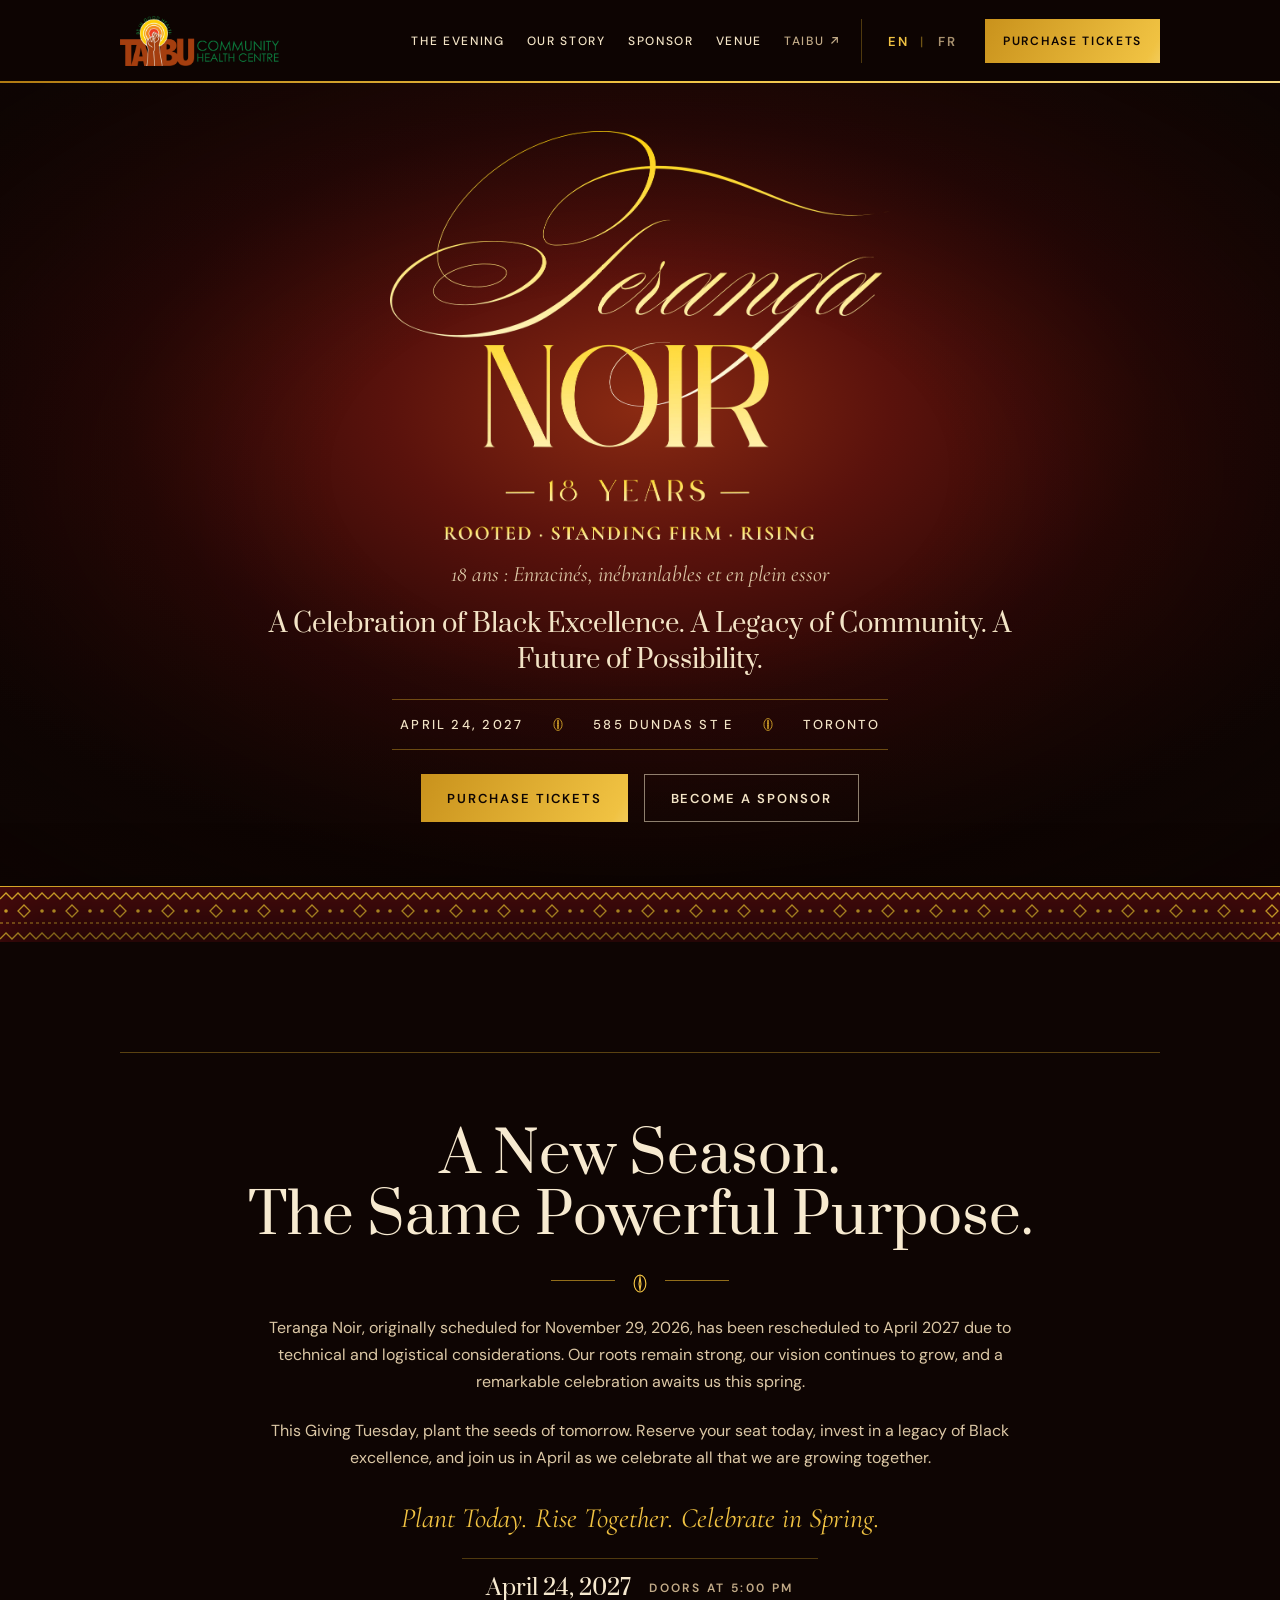
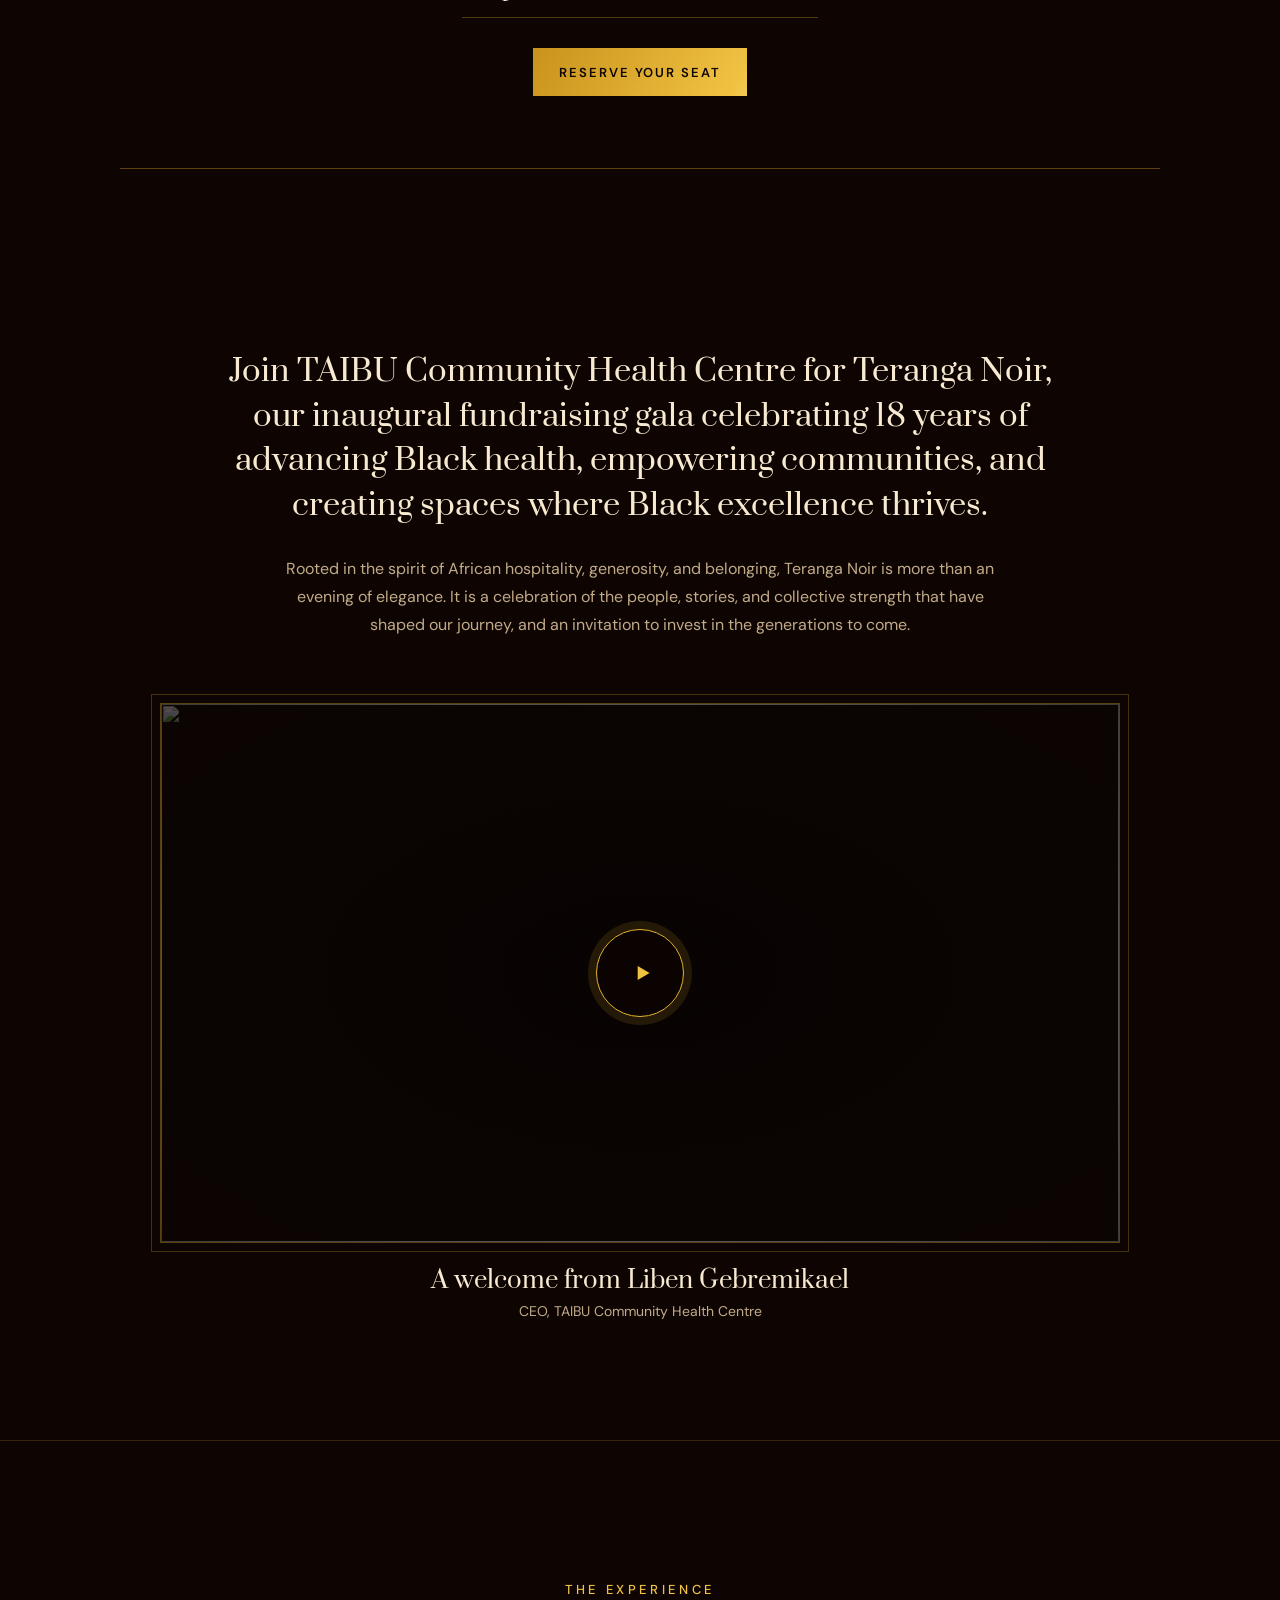
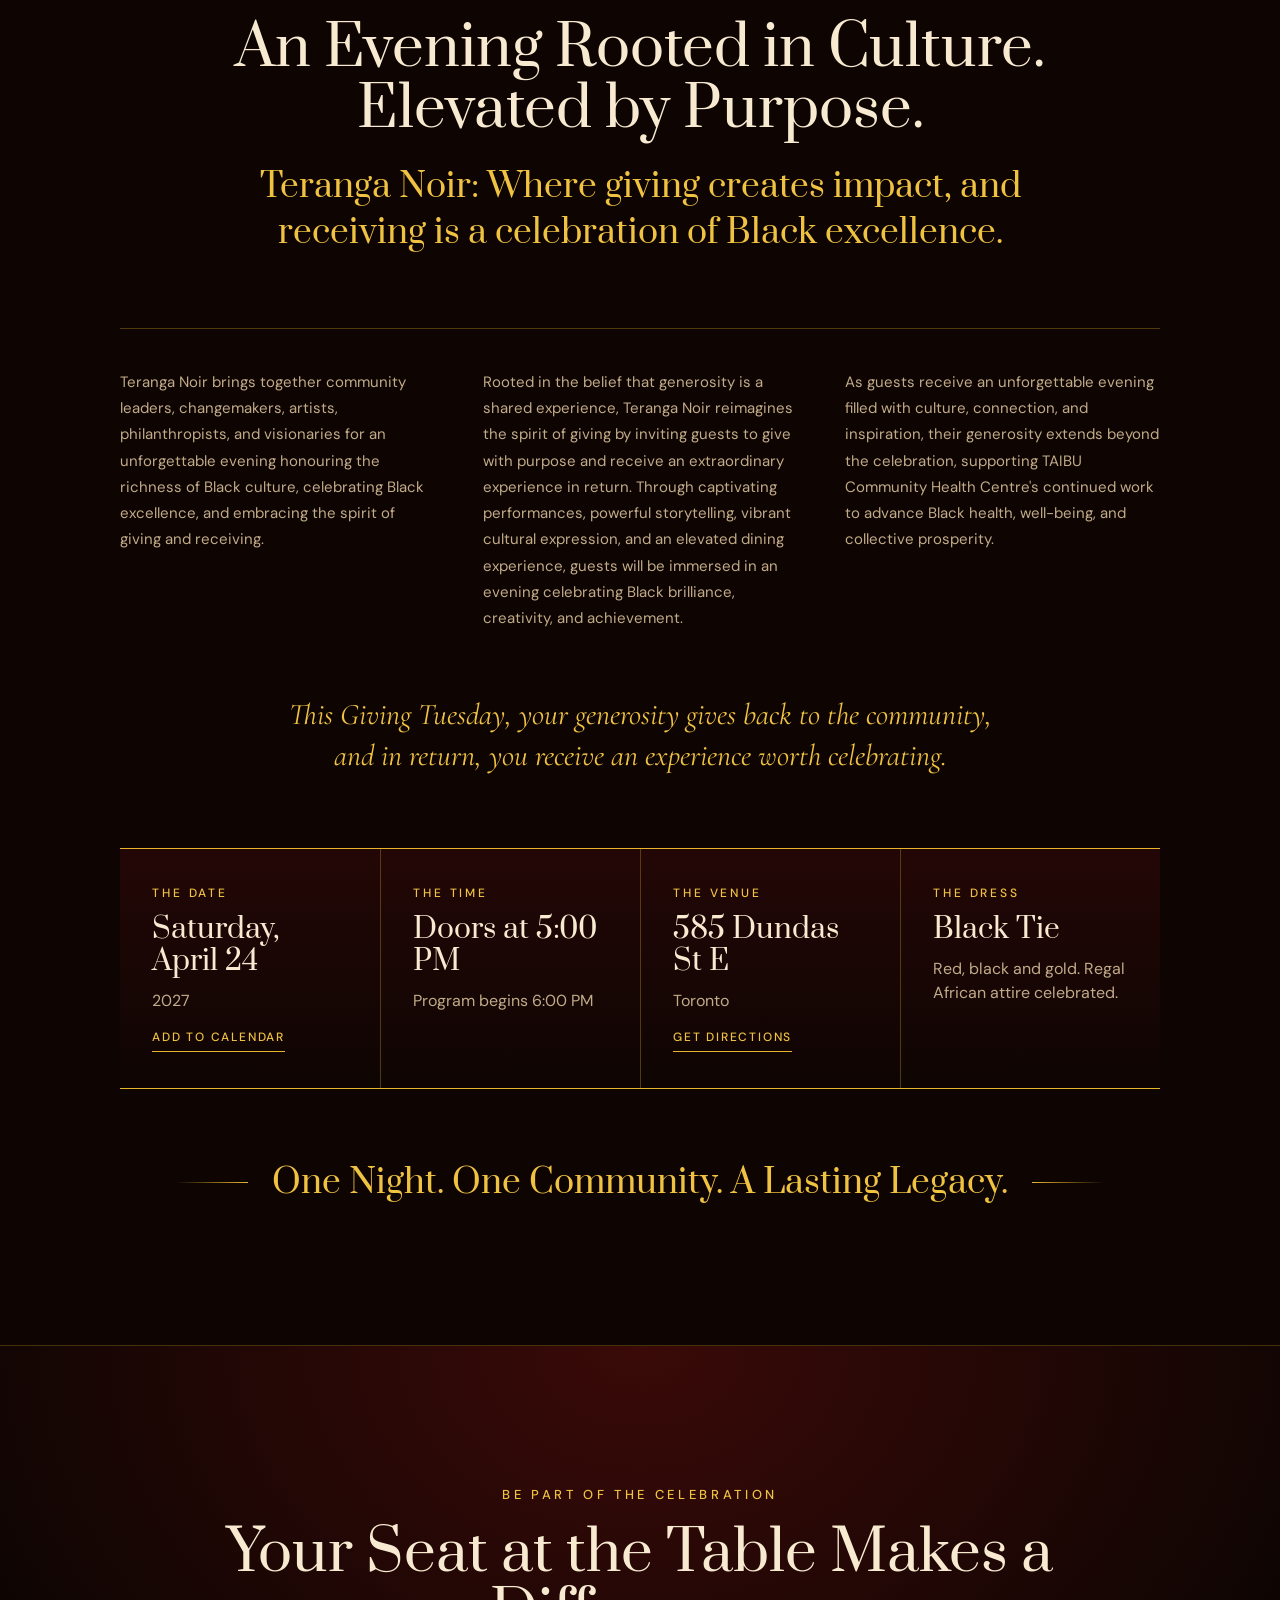
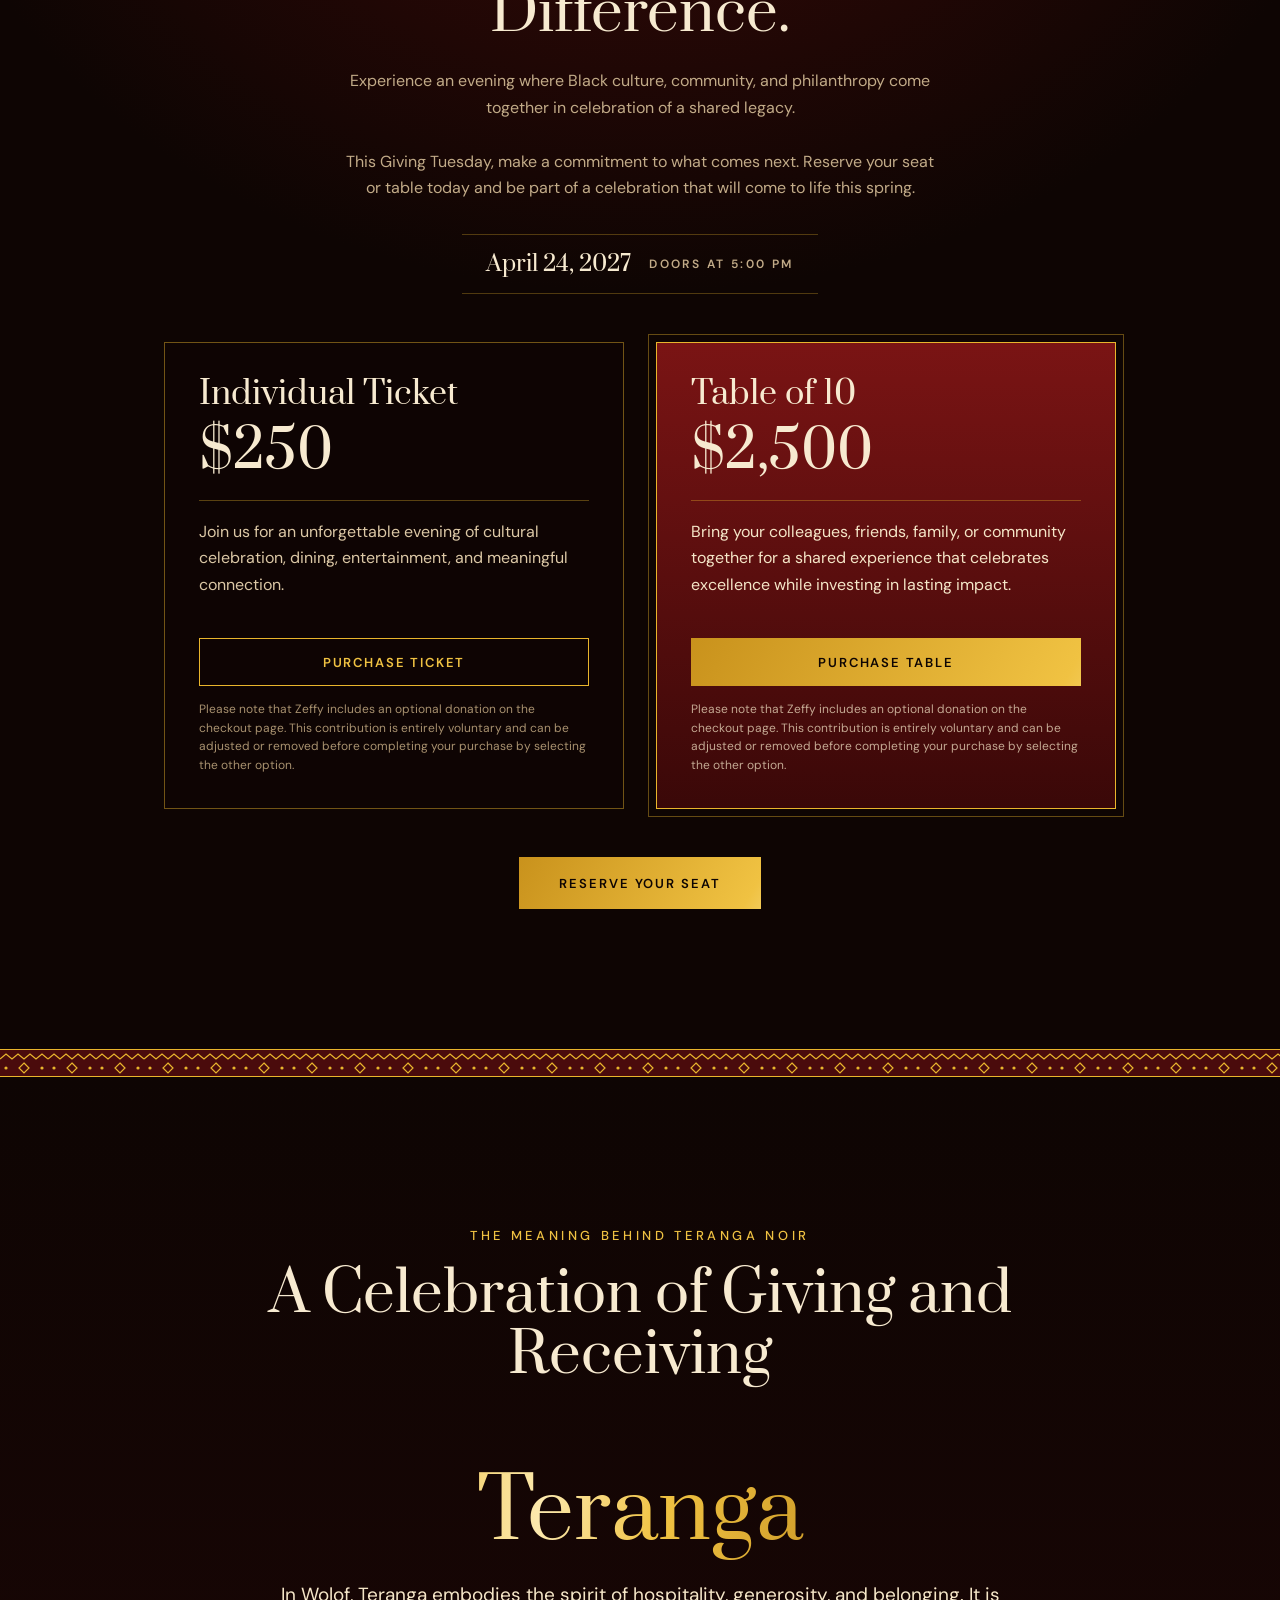
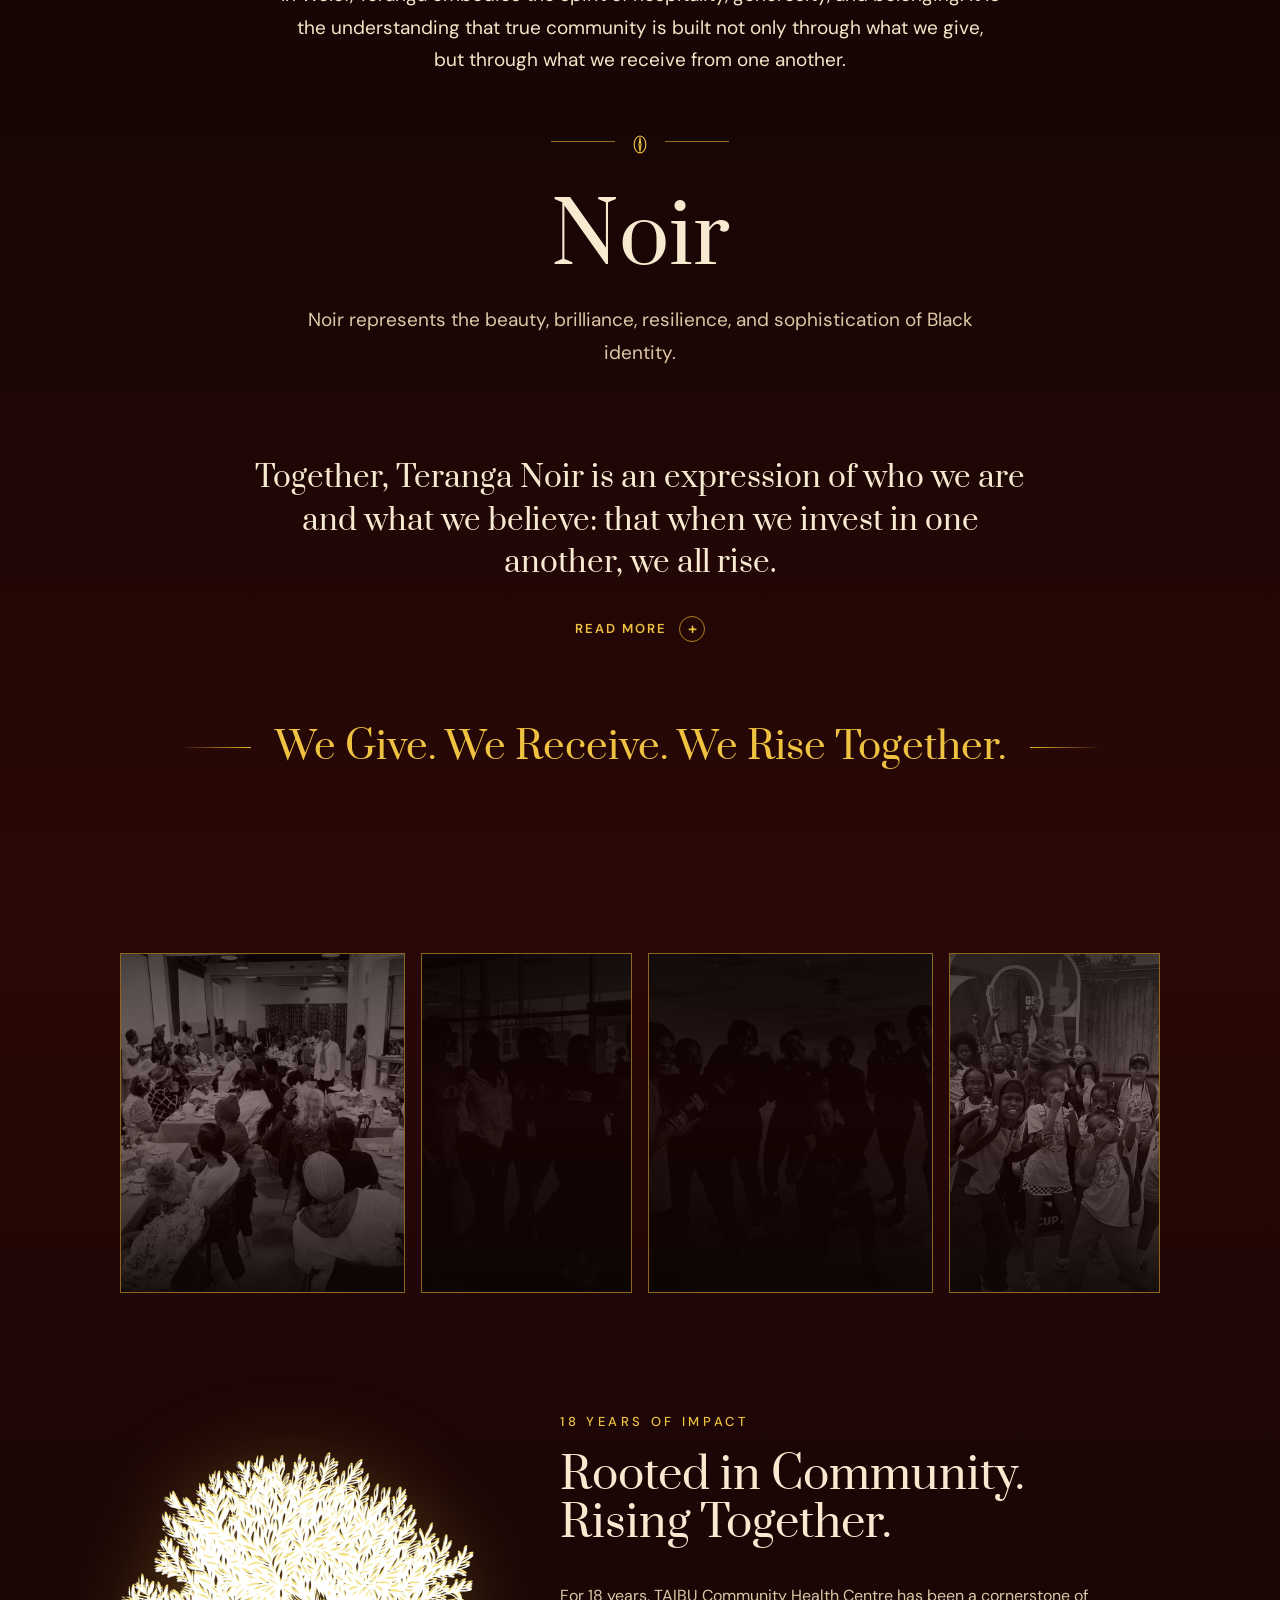
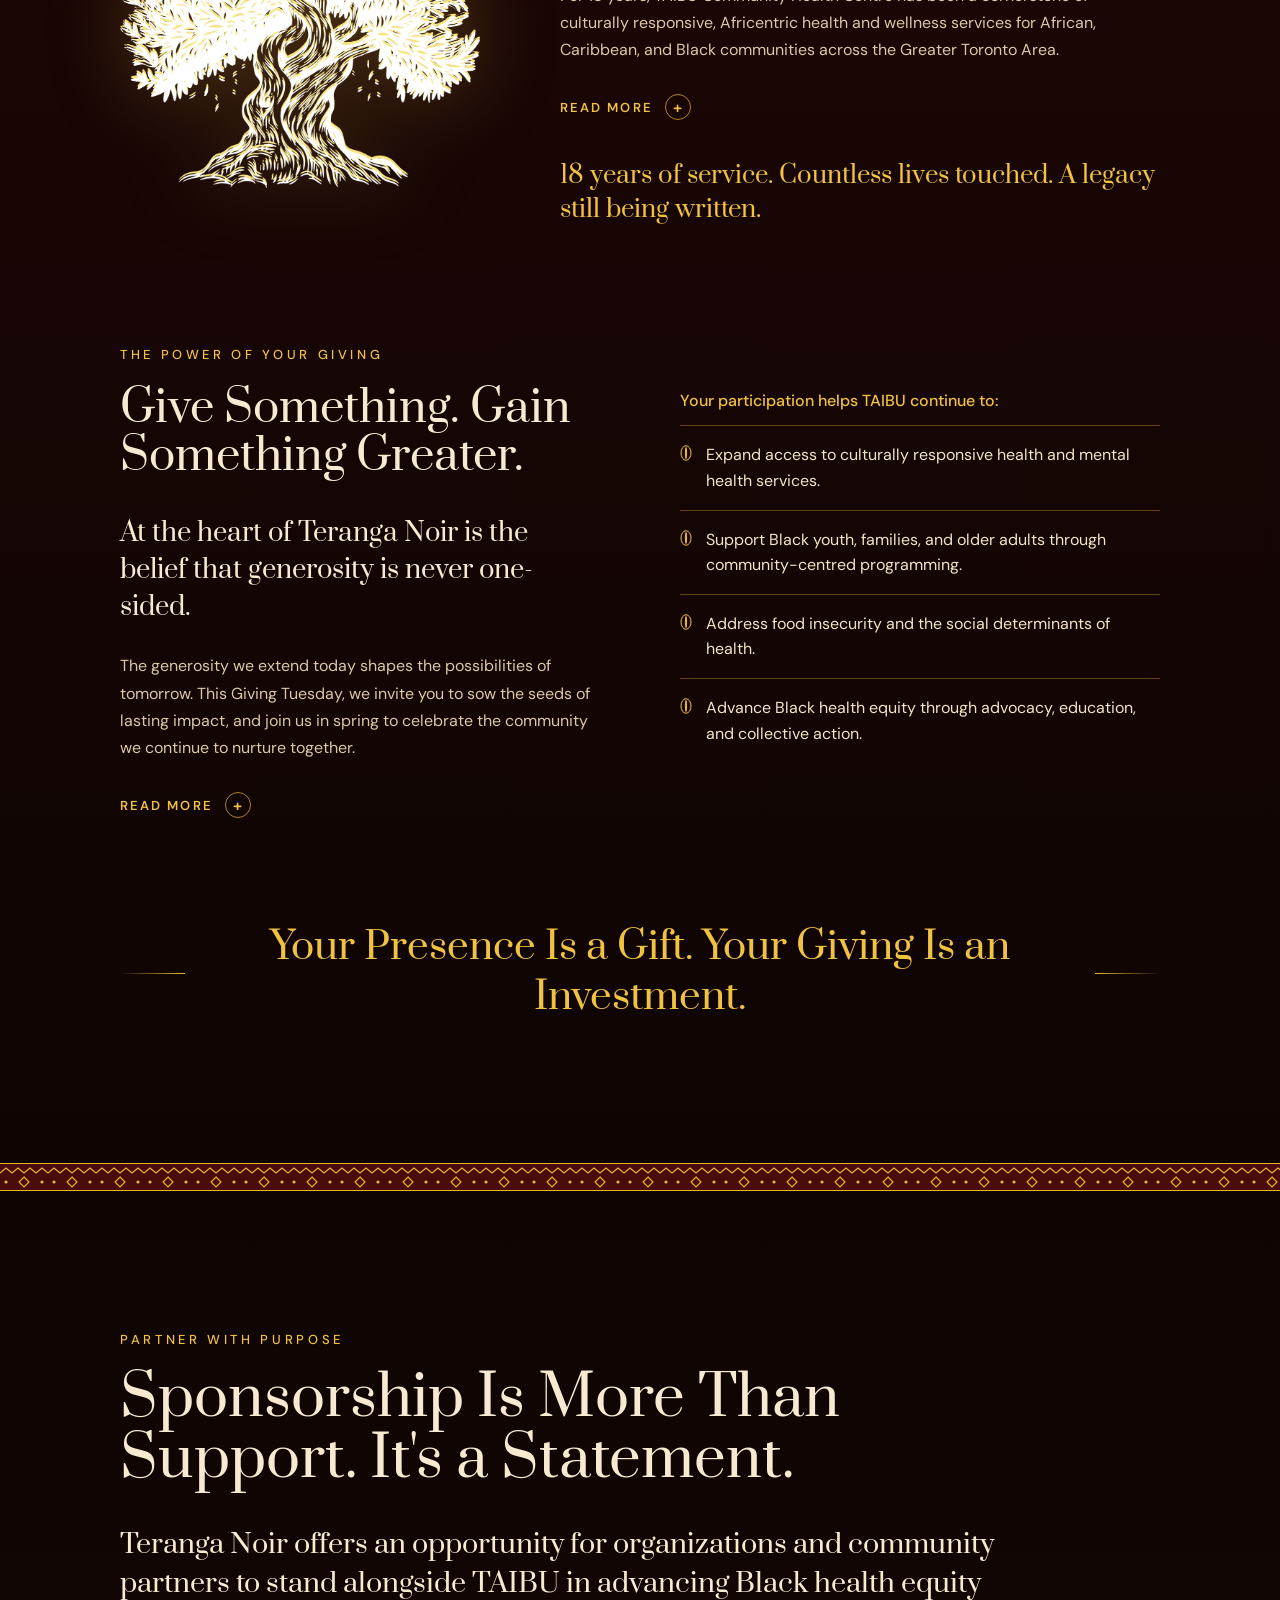
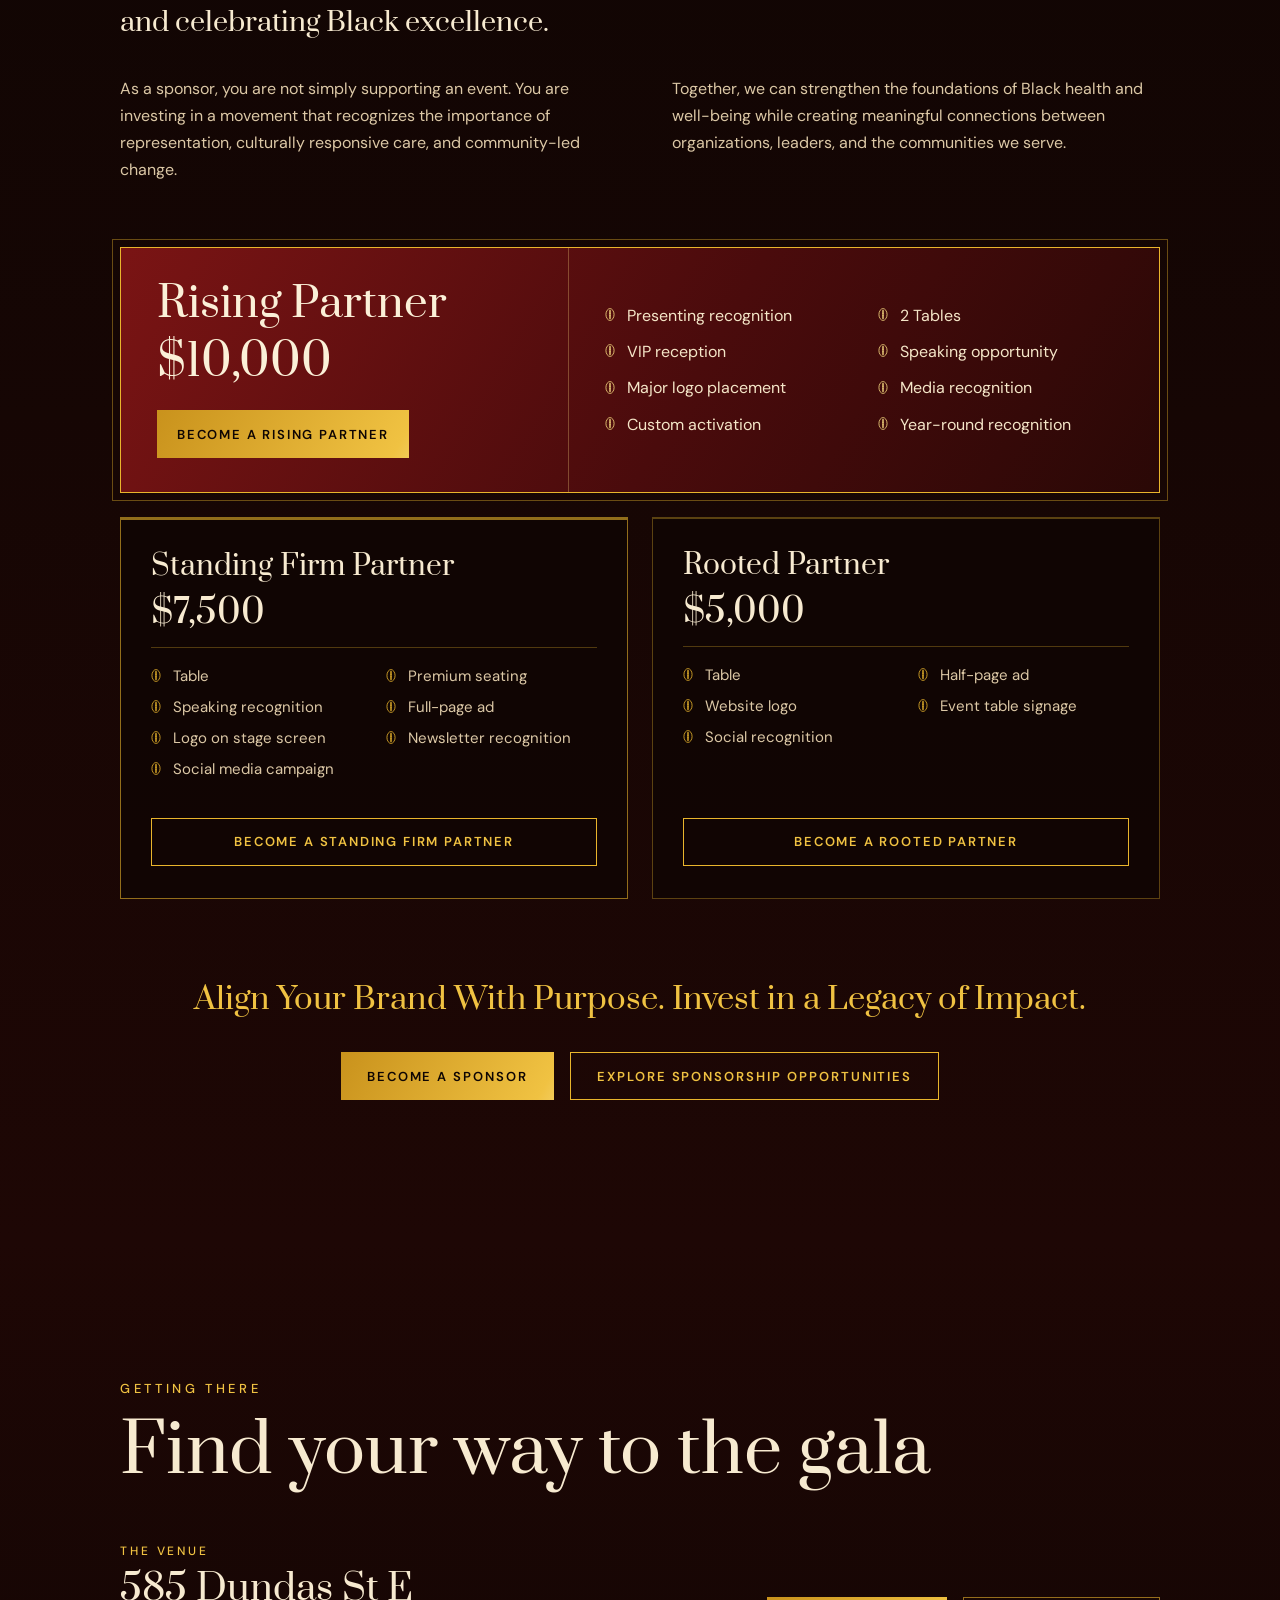
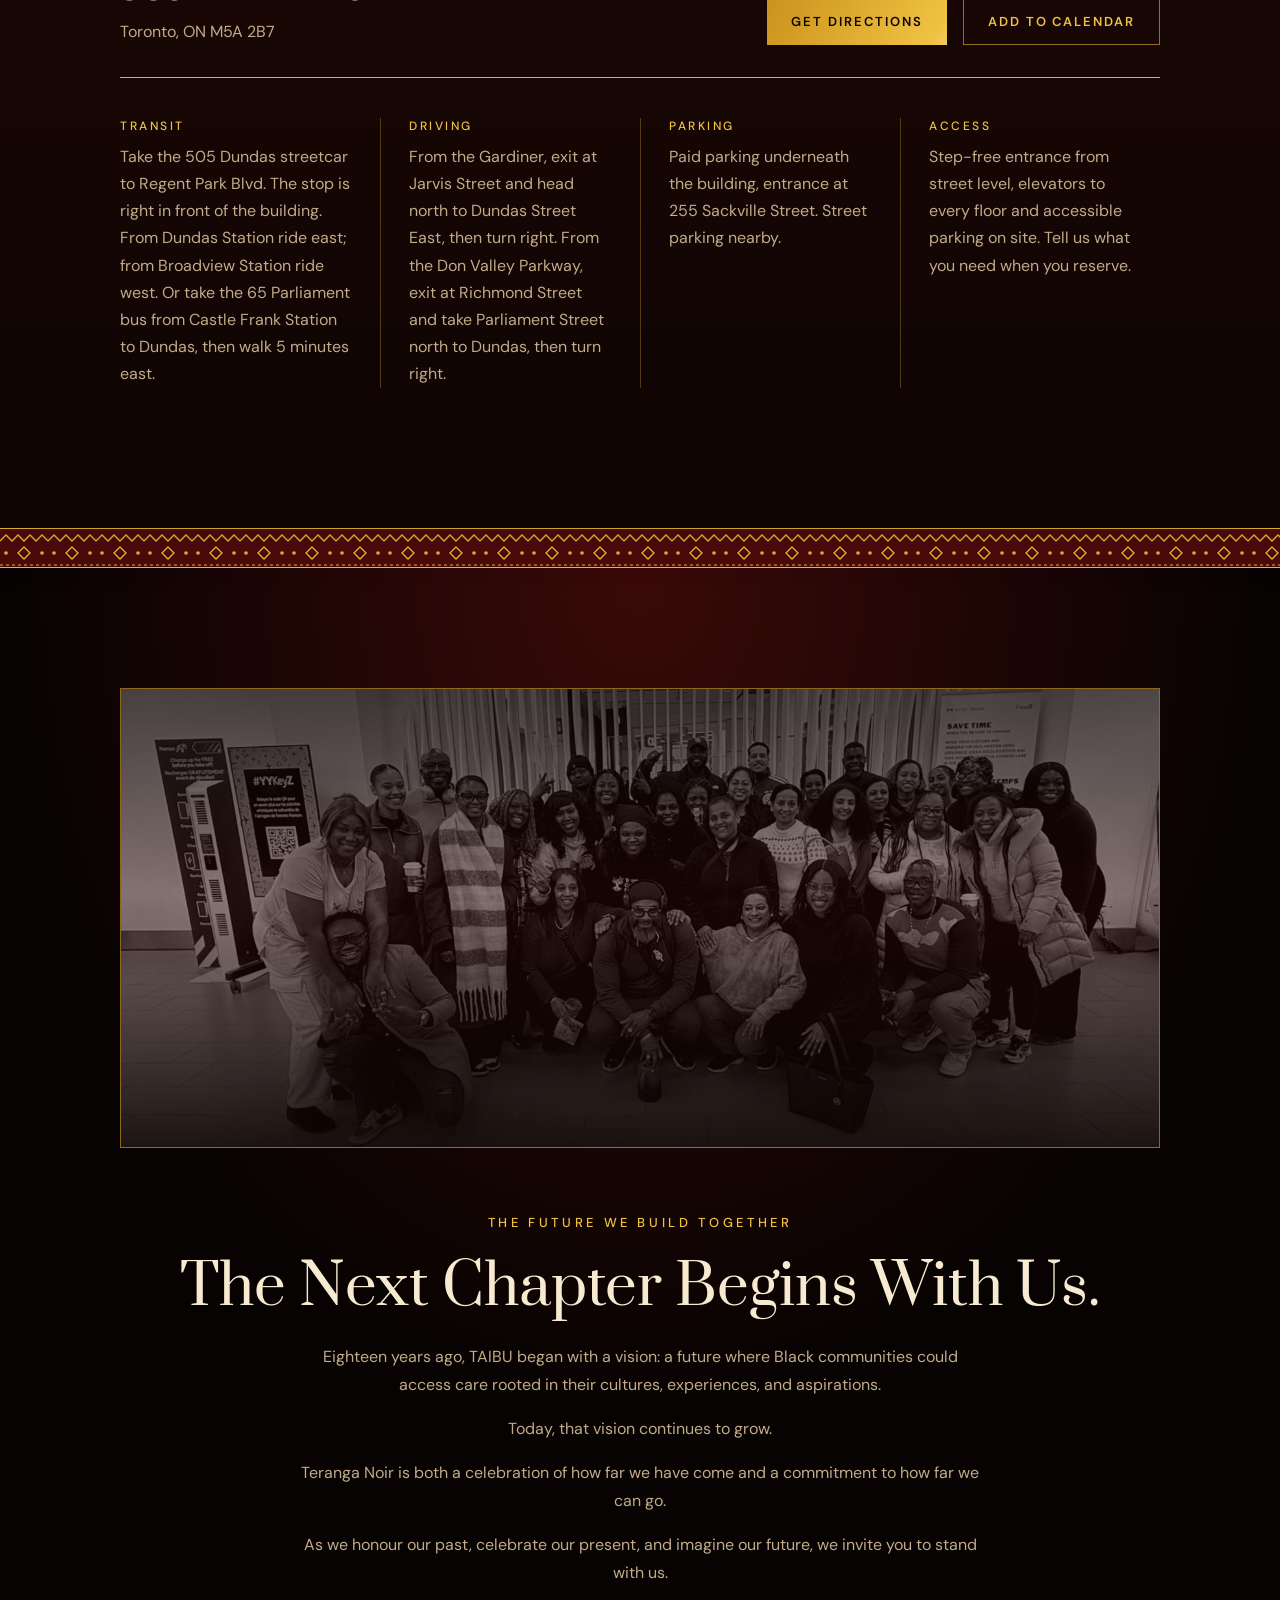
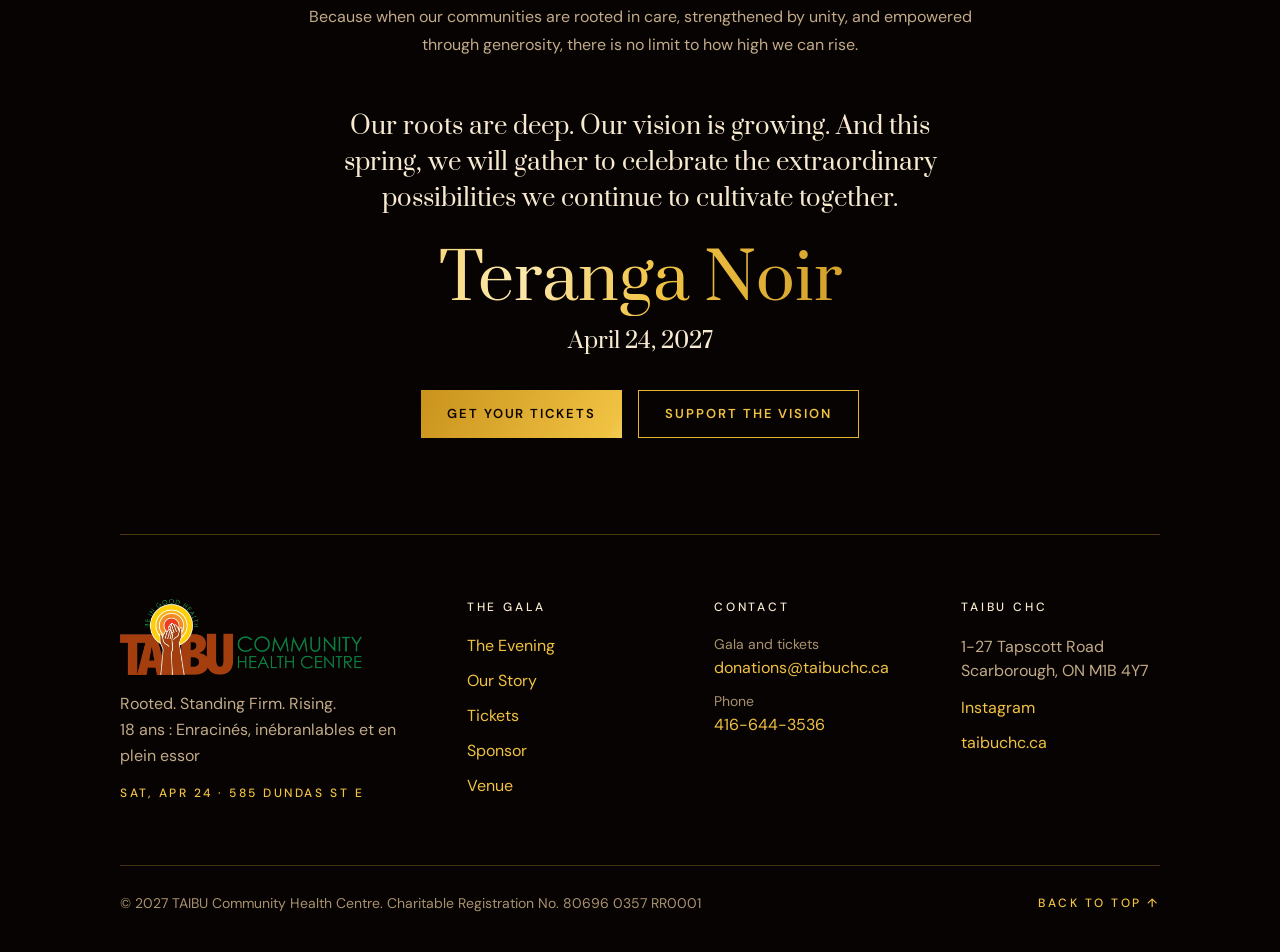
==== commit 630e6c2b: "New date: Saturday, April 24, 2027 (doors 5 PM, program 6 PM) Replaces "Exact date to be announced" " ====
--- a/index.html
+++ b/index.html
@@ -6,7 +6,7 @@
     <title>Teranga Noir Gala · TAIBU Community Health Centre</title>
     <meta
       name="description"
-      content="Teranga Noir: TAIBU Community Health Centre celebrates 18 years. Rooted, Standing Firm, Rising. April 2027 at 585 Dundas St E, Toronto. Exact date to be announced."
+      content="Teranga Noir: TAIBU Community Health Centre celebrates 18 years. Rooted, Standing Firm, Rising. Saturday, April 24, 2027 at 585 Dundas St E, Toronto."
     />
     <meta property="og:title" content="Teranga Noir Gala" />
     <meta
@@ -216,7 +216,7 @@
           Possibility.
         </p>
         <p class="hero__meta intro-2">
-          <span class="hero__date">April 2027 · Exact date to be announced</span>
+          <span data-g="dateFull">April 24, 2027</span>
           <span class="hero__place">585 Dundas St E</span
           ><span class="hero__place">Toronto</span>
         </p>
@@ -242,8 +242,8 @@
           </p>
           <p class="notice__motto">Plant Today. Rise Together. Celebrate in Spring.</p>
           <p class="notice__date">
-            <span class="notice__month">April 2027</span
-            ><span class="notice__tba">Exact date to be announced</span>
+            <span class="notice__month" data-g="dateFull">April 24, 2027</span
+            ><span class="notice__tba">Doors at <span data-g="doorsTime">5:00 PM</span></span>
           </p>
           <a class="btn btn--gold" href="#tickets" data-href="ticketLink">Reserve Your Seat</a>
         </div>
@@ -357,9 +357,9 @@
             <div class="details__item">
               <p class="label">The Date</p>
               <p class="details__main">
-                April 2027
-              </p>
-              <p class="details__sub">Exact date to be announced</p>
+                <span data-g="dateLong">Saturday, April 24</span>
+              </p>
+              <p class="details__sub"><span data-g="year">2027</span></p>
               <a class="link-underline" href="#" data-ics>Add to calendar</a>
             </div>
             <div class="details__item">
@@ -405,8 +405,8 @@
             This Giving Tuesday, make a commitment to what comes next. Reserve your seat or table today and be part of a celebration that will come to life this spring.
           </p>
           <p class="notice__date notice__date--tickets">
-            <span class="notice__month">April 2027</span
-            ><span class="notice__tba">Exact date to be announced</span>
+            <span class="notice__month" data-g="dateFull">April 24, 2027</span
+            ><span class="notice__tba">Doors at <span data-g="doorsTime">5:00 PM</span></span>
           </p>
 
           <div class="tickets">
@@ -947,7 +947,7 @@
                 Our roots are deep. Our vision is growing. And this spring, we will gather to celebrate the extraordinary possibilities we continue to cultivate together.
               </p>
               <p class="signoff__title foil">Teranga Noir</p>
-              <p class="signoff__date">April 2027</p>
+              <p class="signoff__date"><span data-g="dateFull">April 24, 2027</span></p>
             </div>
             <div class="actions">
               <a class="btn btn--gold" href="#tickets">Get Your Tickets</a>
@@ -971,7 +971,7 @@
                 inébranlables et en plein essor
               </p>
               <p class="directory__date">
-                April 2027 · 585 Dundas St E
+                <span data-g="dateShort">Sat, Apr 24</span> · 585 Dundas St E
               </p>
             </div>
             <div class="directory__col">
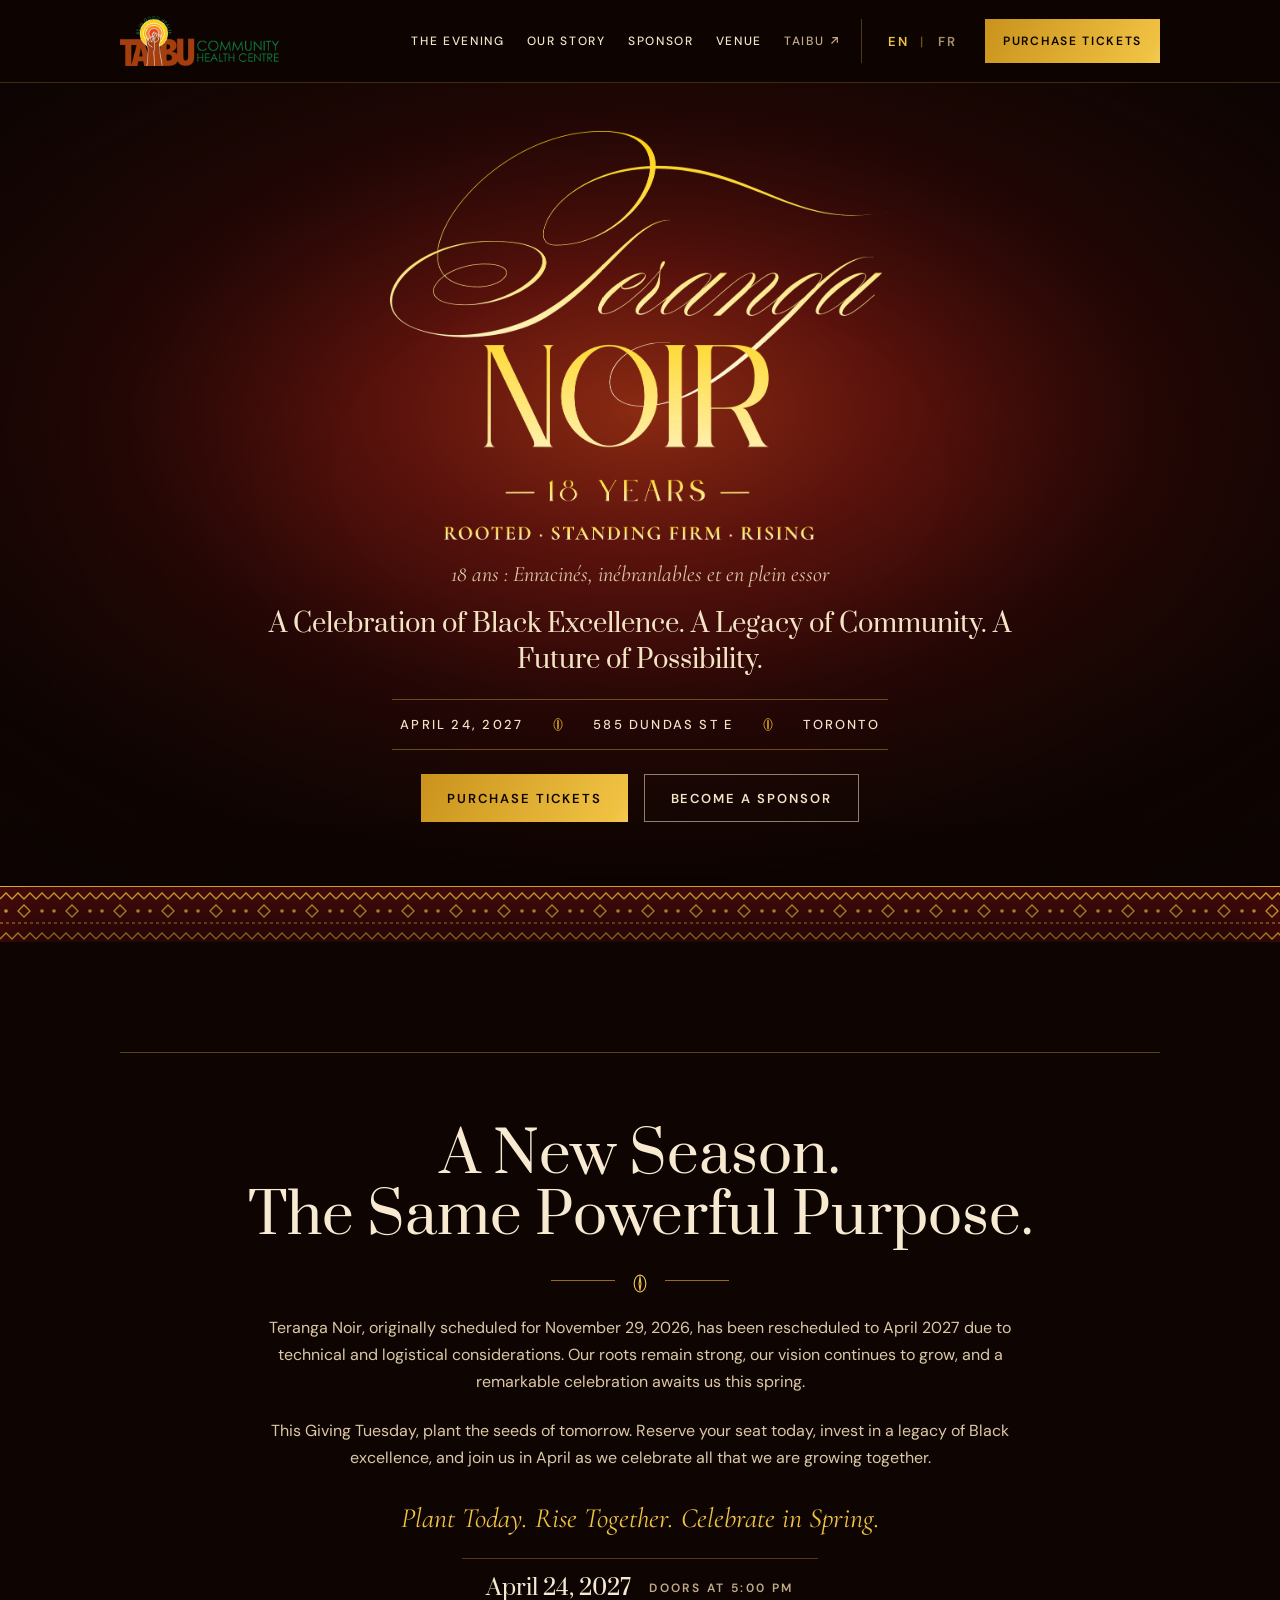
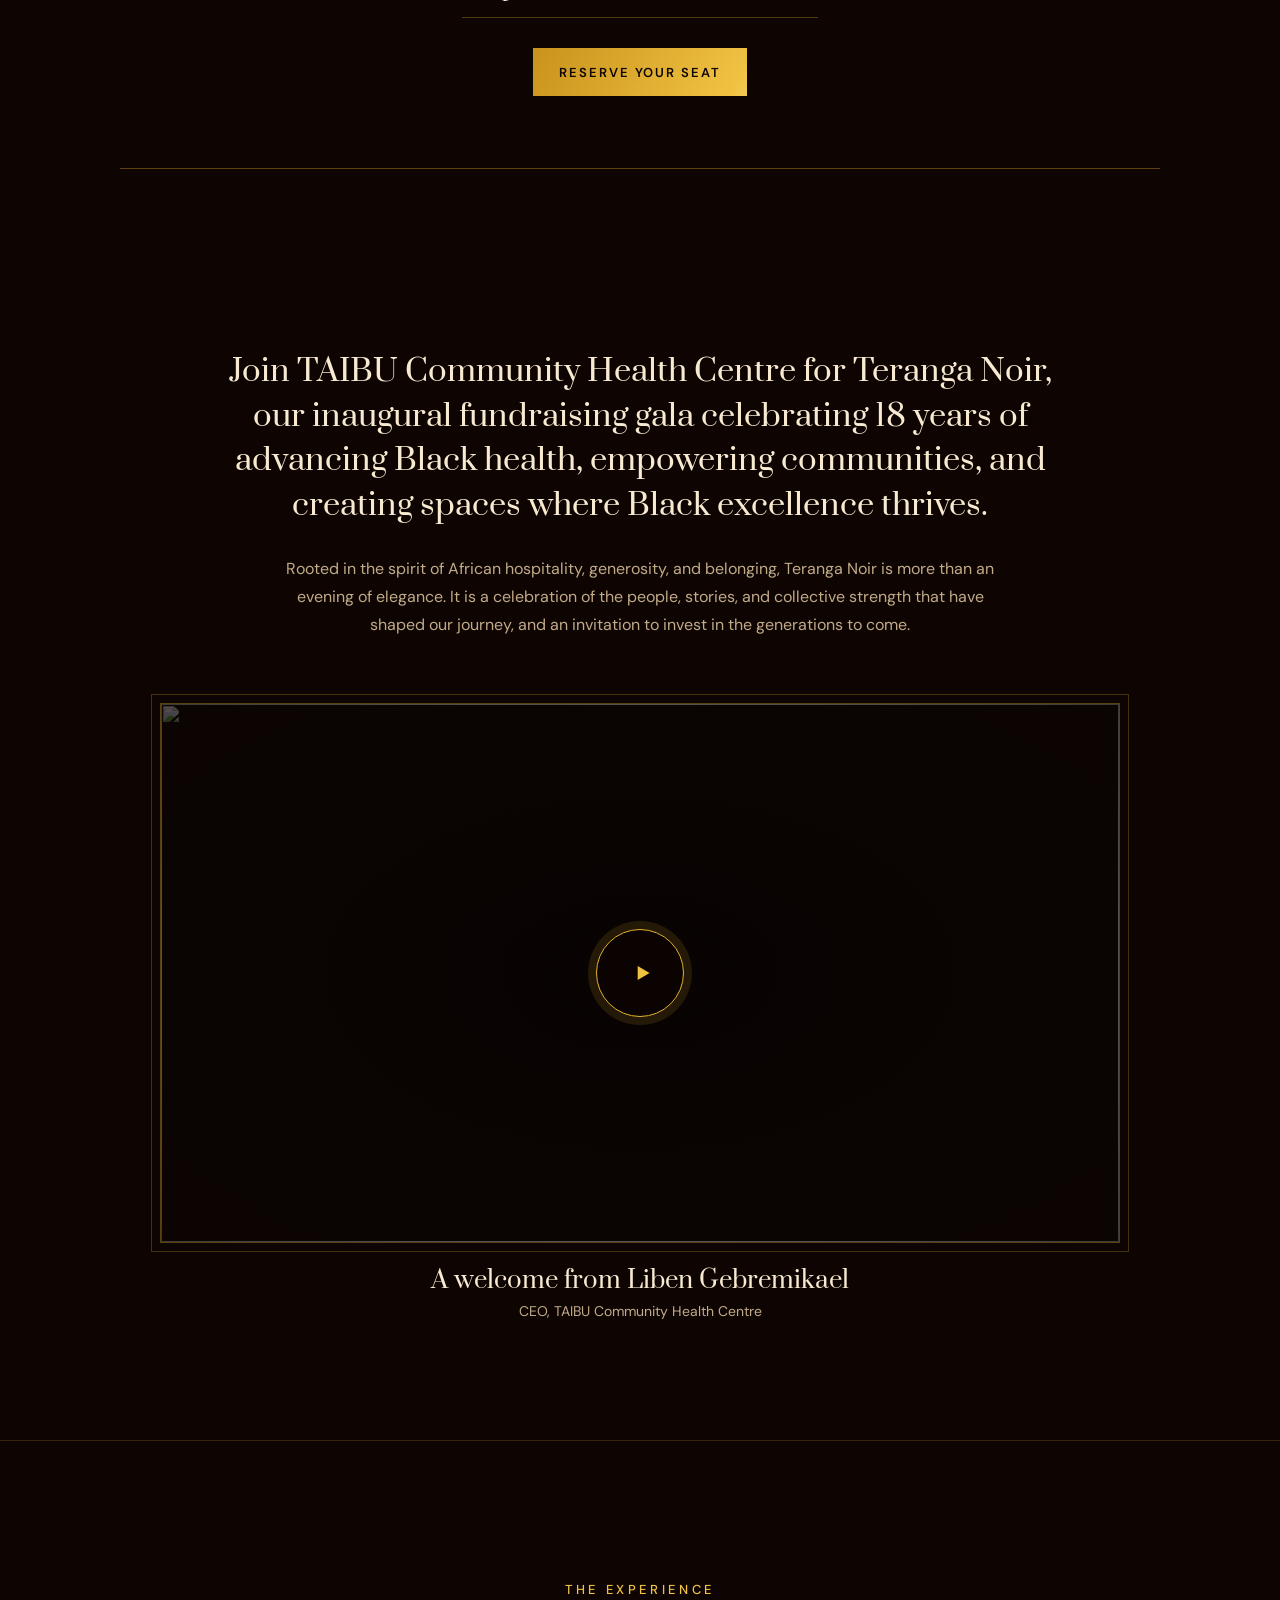
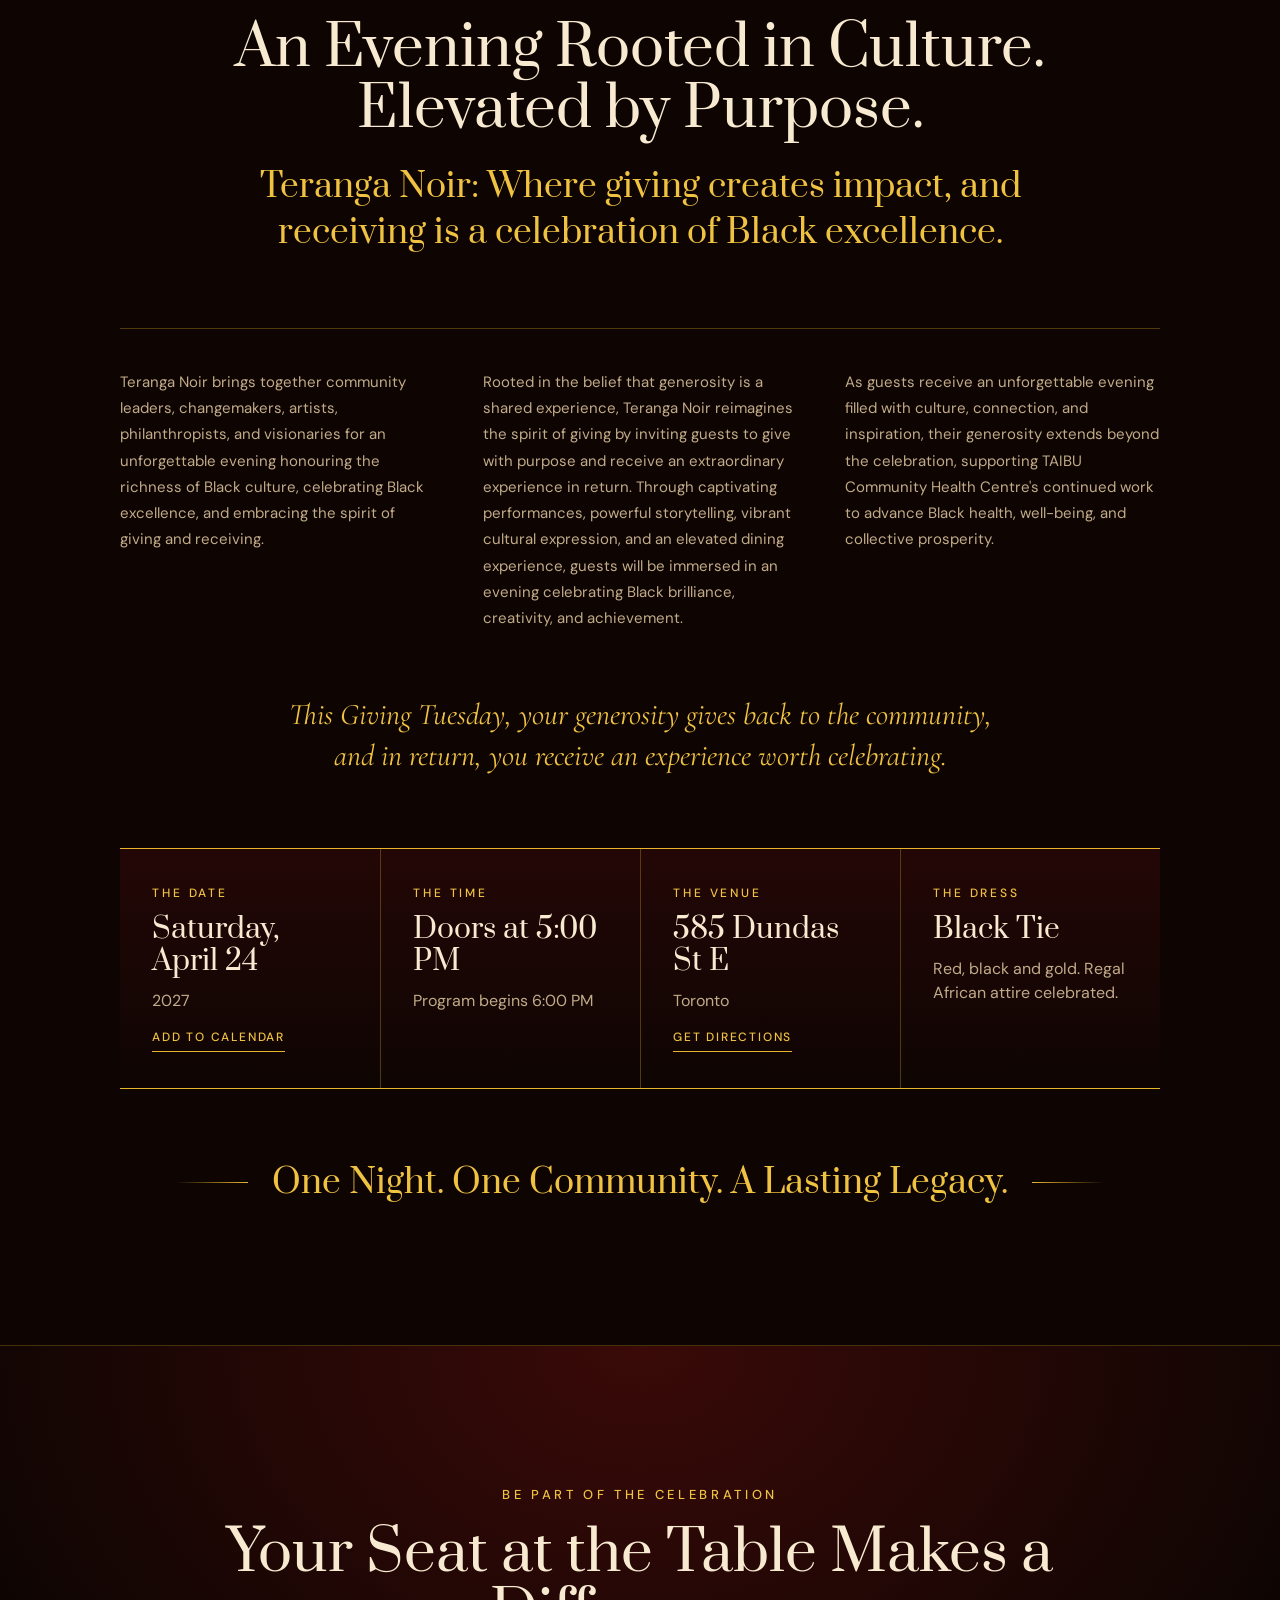
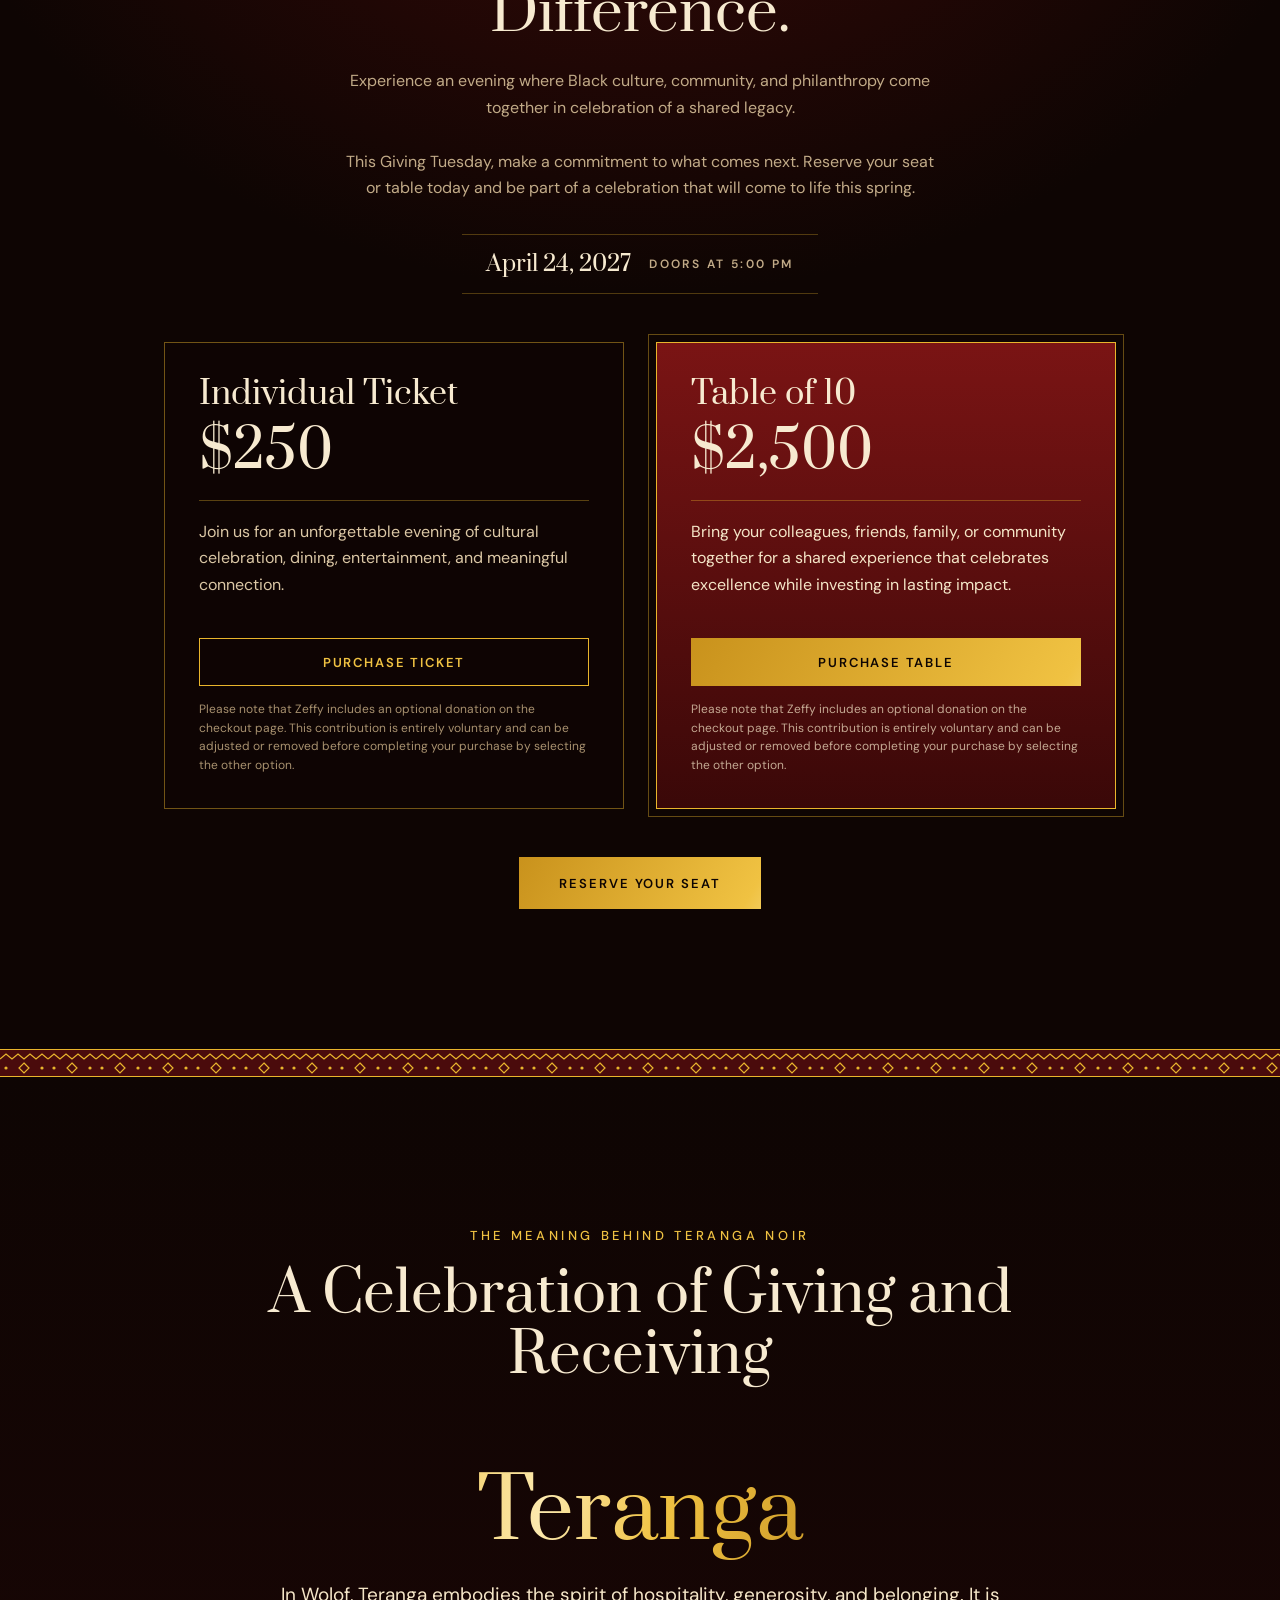
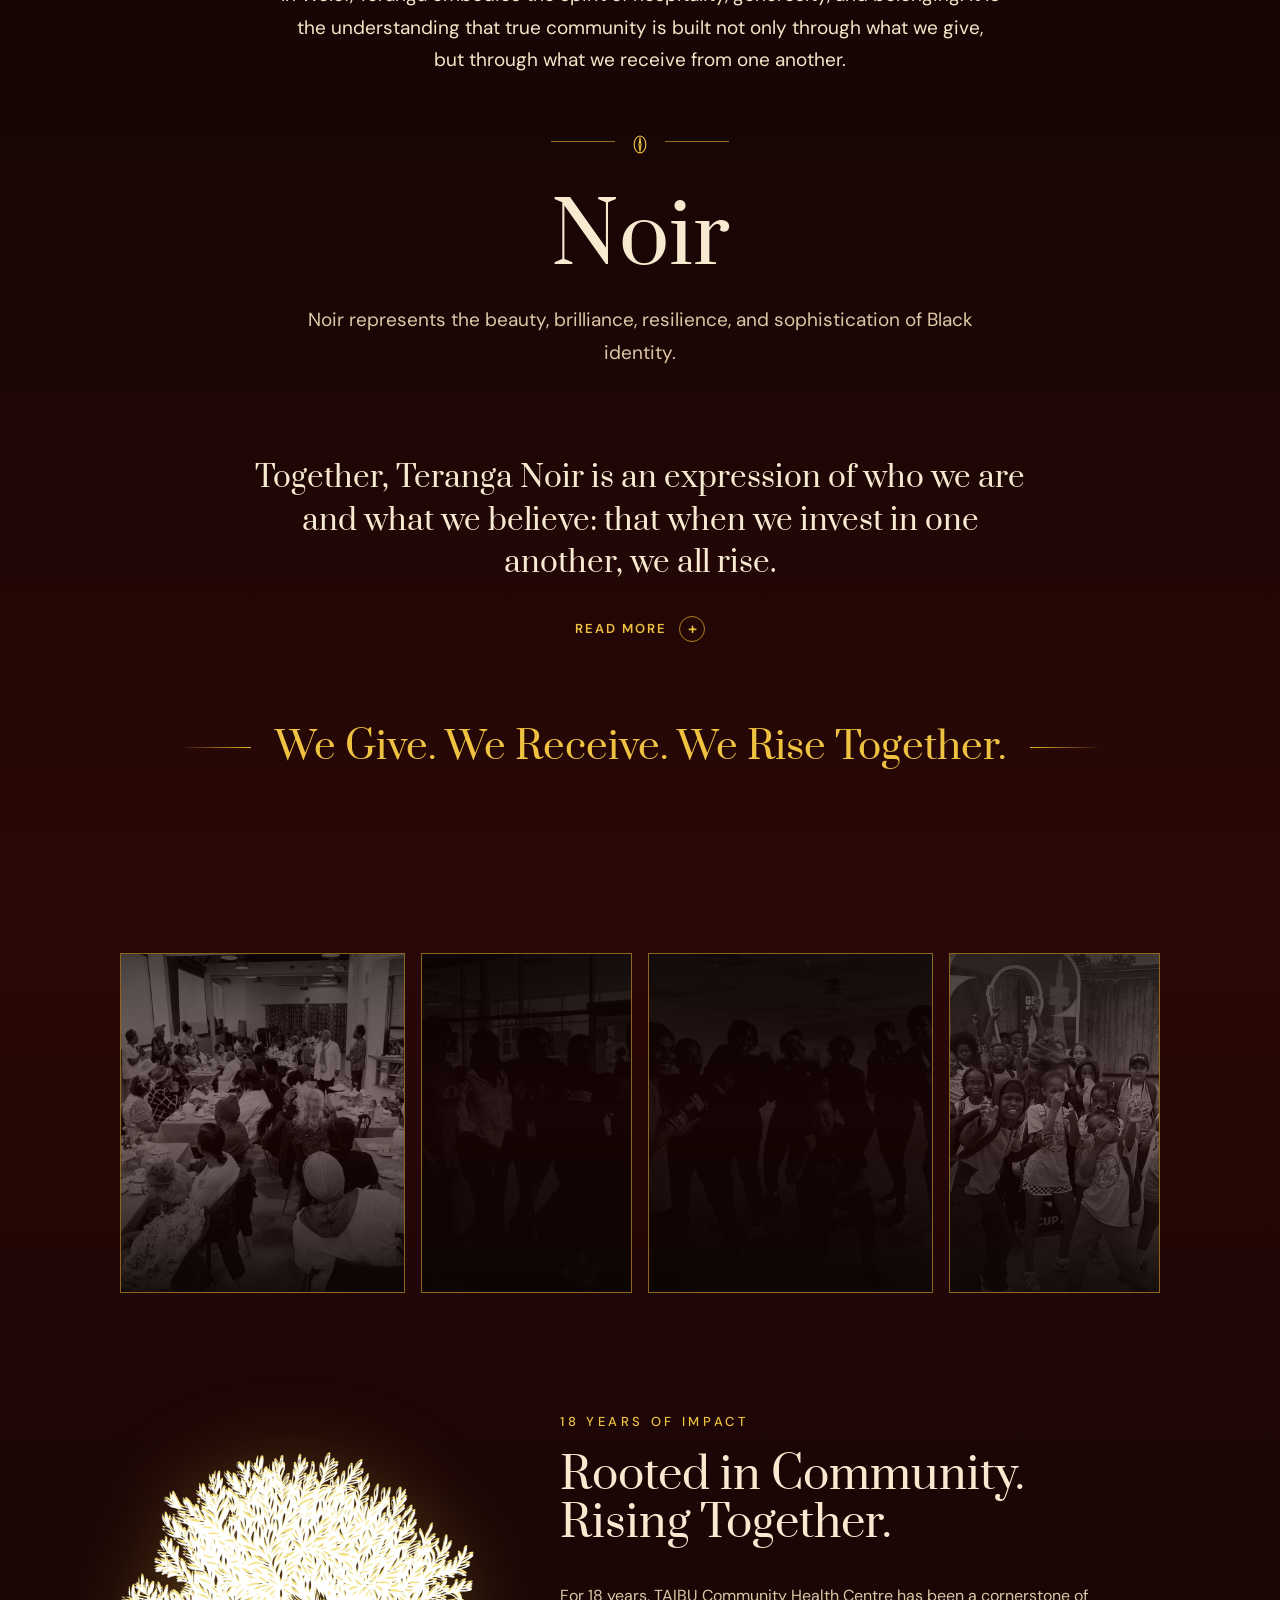
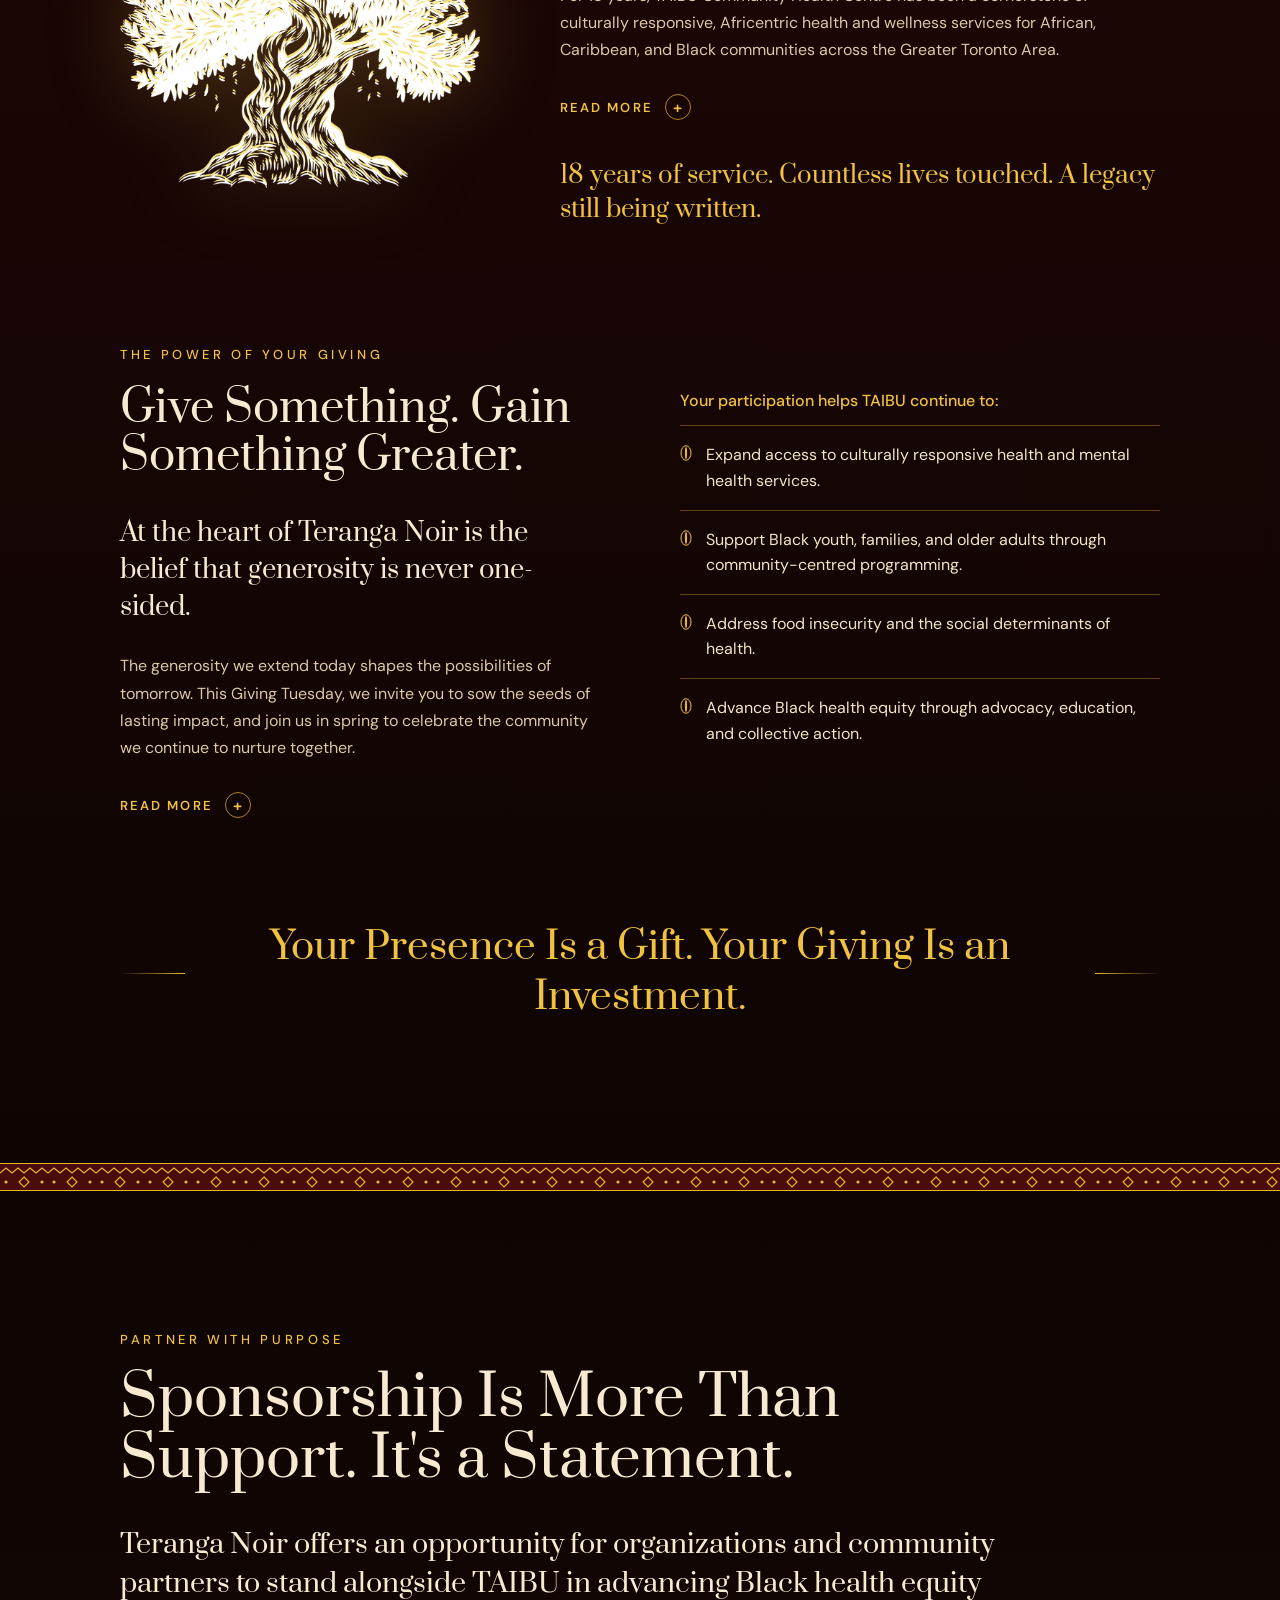
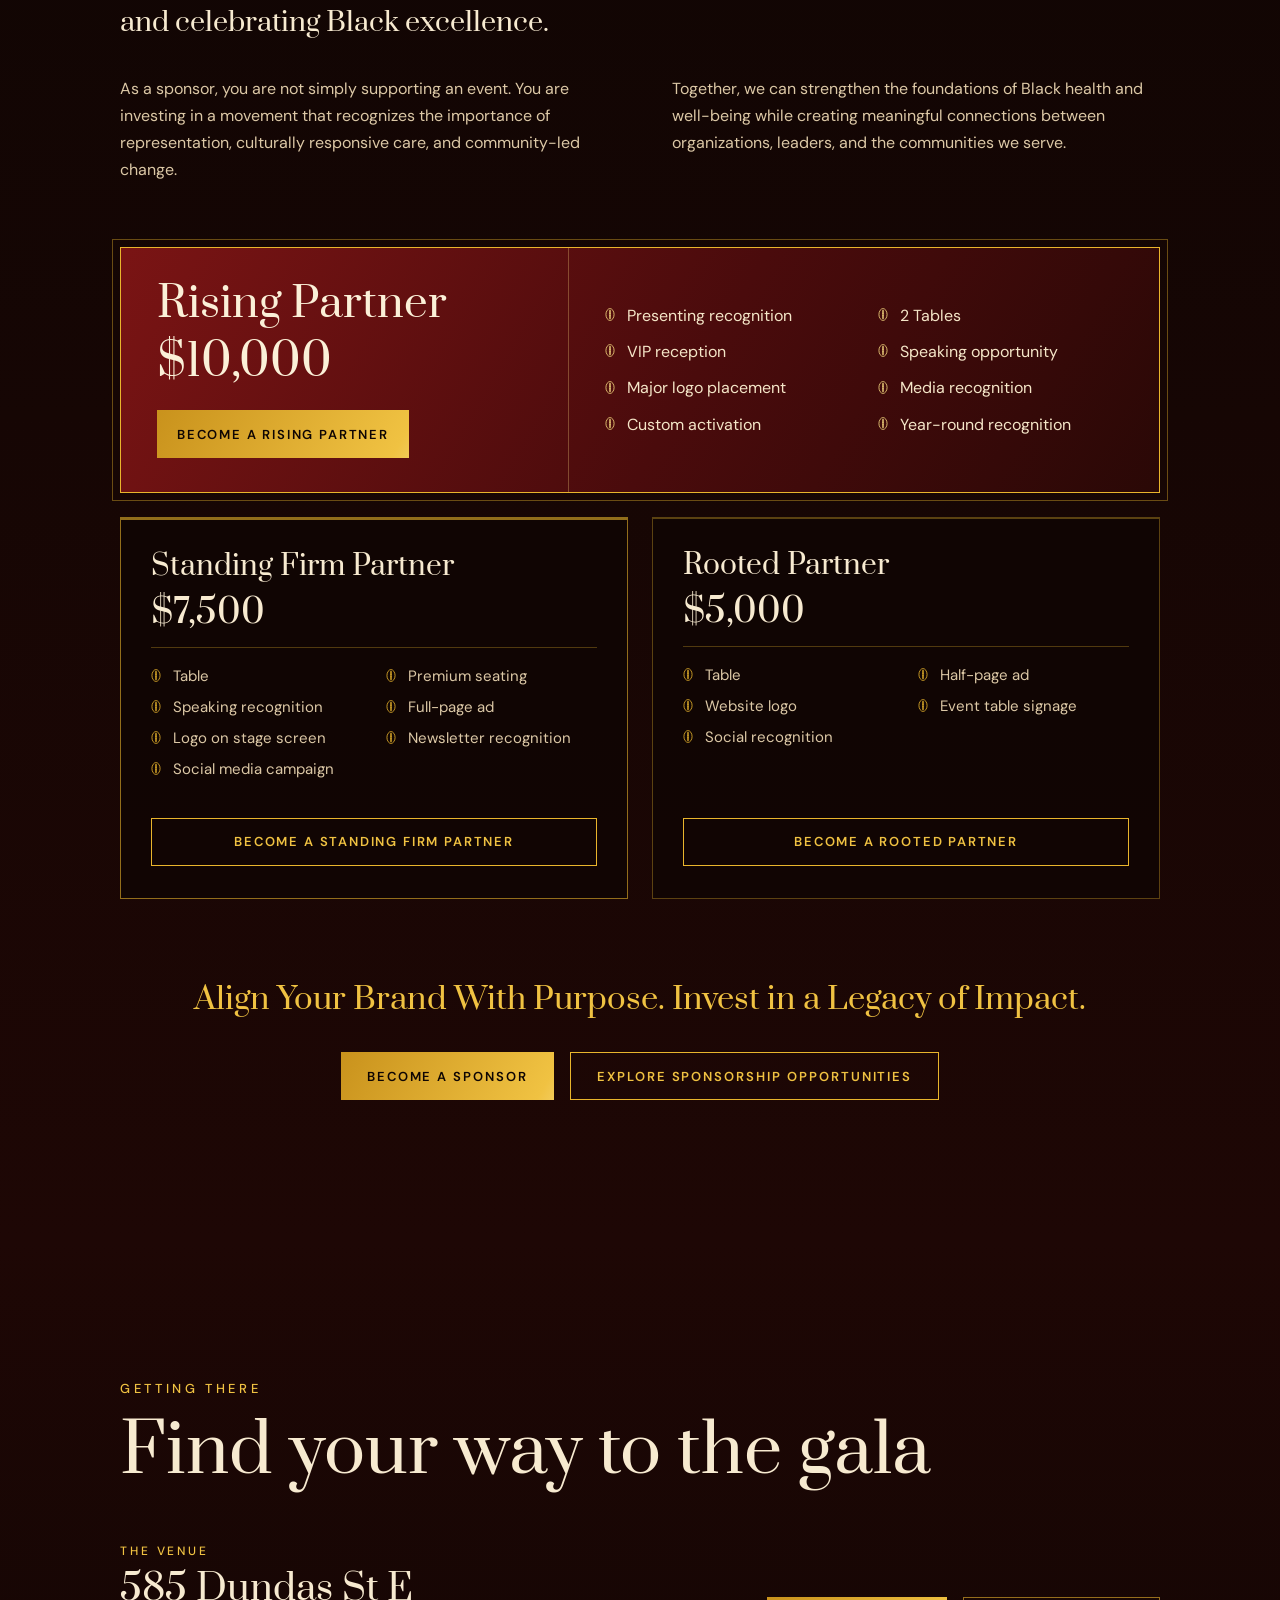
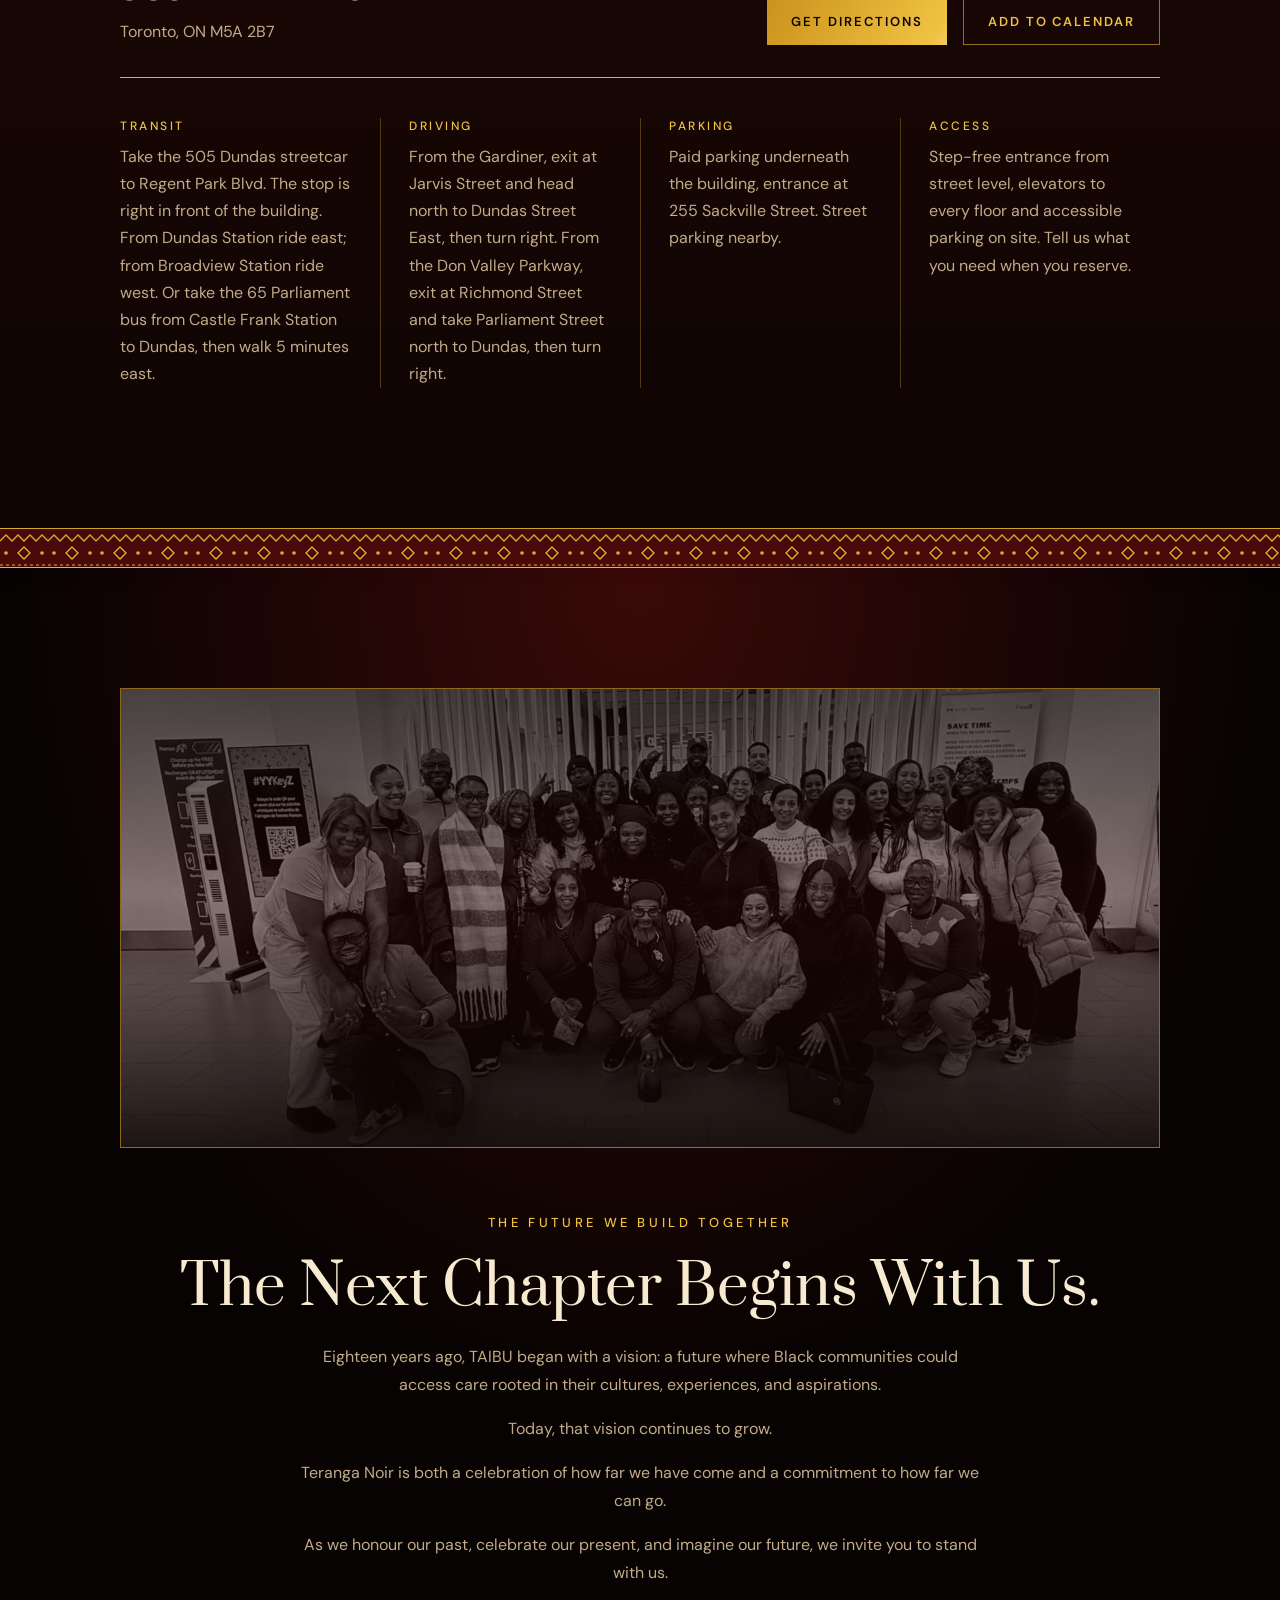
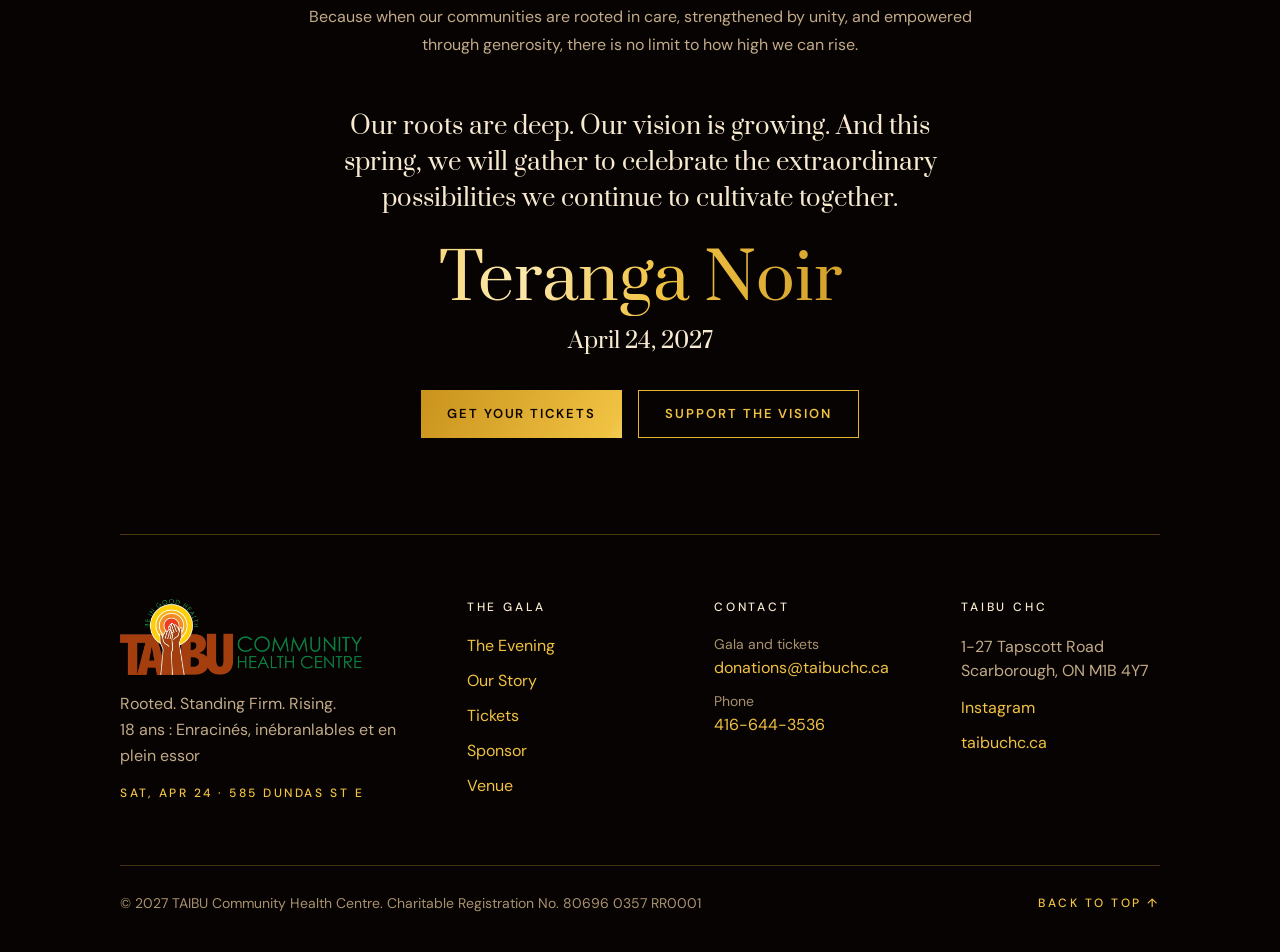
==== commit ca095083: "Sponsorship: more breathing room on phones Co-Authored-By: Claude Opus 5.5 <noreply@anthropic.com> C" ====
--- a/index.html
+++ b/index.html
@@ -821,8 +821,9 @@
             >
             <a
               class="btn btn--outline"
-              href="assets/sponsorship-package.pdf"
-              data-href="sponsorshipPackage"
+              href="mailto:donations@taibuchc.ca?subject=Teranga%20Noir%20Sponsorship"
+              data-mail="sponsorshipEmail"
+              data-q="?subject=Teranga%20Noir%20Sponsorship"
               >Explore Sponsorship Opportunities</a
             >
           </div>
--- a/styles.css
+++ b/styles.css
@@ -784,7 +784,7 @@
   .bullets li::before { width: 11px; height: 15px; }
   .pull--giving { margin-top: 22px; }
 
-  .section--sponsorship { border-top: 1px solid rgba(233, 181, 44, 0.25); }
+  .section--sponsorship { border-top: 1px solid rgba(233, 181, 44, 0.25); padding-left: 32px; padding-right: 32px; padding-bottom: 96px; }
   .lead--sponsor { margin-bottom: 22px; }
   .tier, .tiers .tier { flex: none; padding: 24px 20px; gap: 10px; border: 1px solid rgba(233, 181, 44, 0.5); }
   .tier__name { font-size: 24px; line-height: 1.12; }
@@ -807,7 +807,7 @@
   .tier--rising .tier__btn { order: 5; align-self: stretch; }
   .tiers { flex-direction: column; gap: 18px; }
   .tiers .tier__perks { margin-bottom: 0; }
-  .section--sponsorship .gold-line--center { margin: 22px 0; }
+  .section--sponsorship .gold-line--center { margin: 40px 0 32px; }
 
   .section--venue { border-top: 1px solid rgba(233, 181, 44, 0.25); }
   .section--venue .container { gap: 28px; }
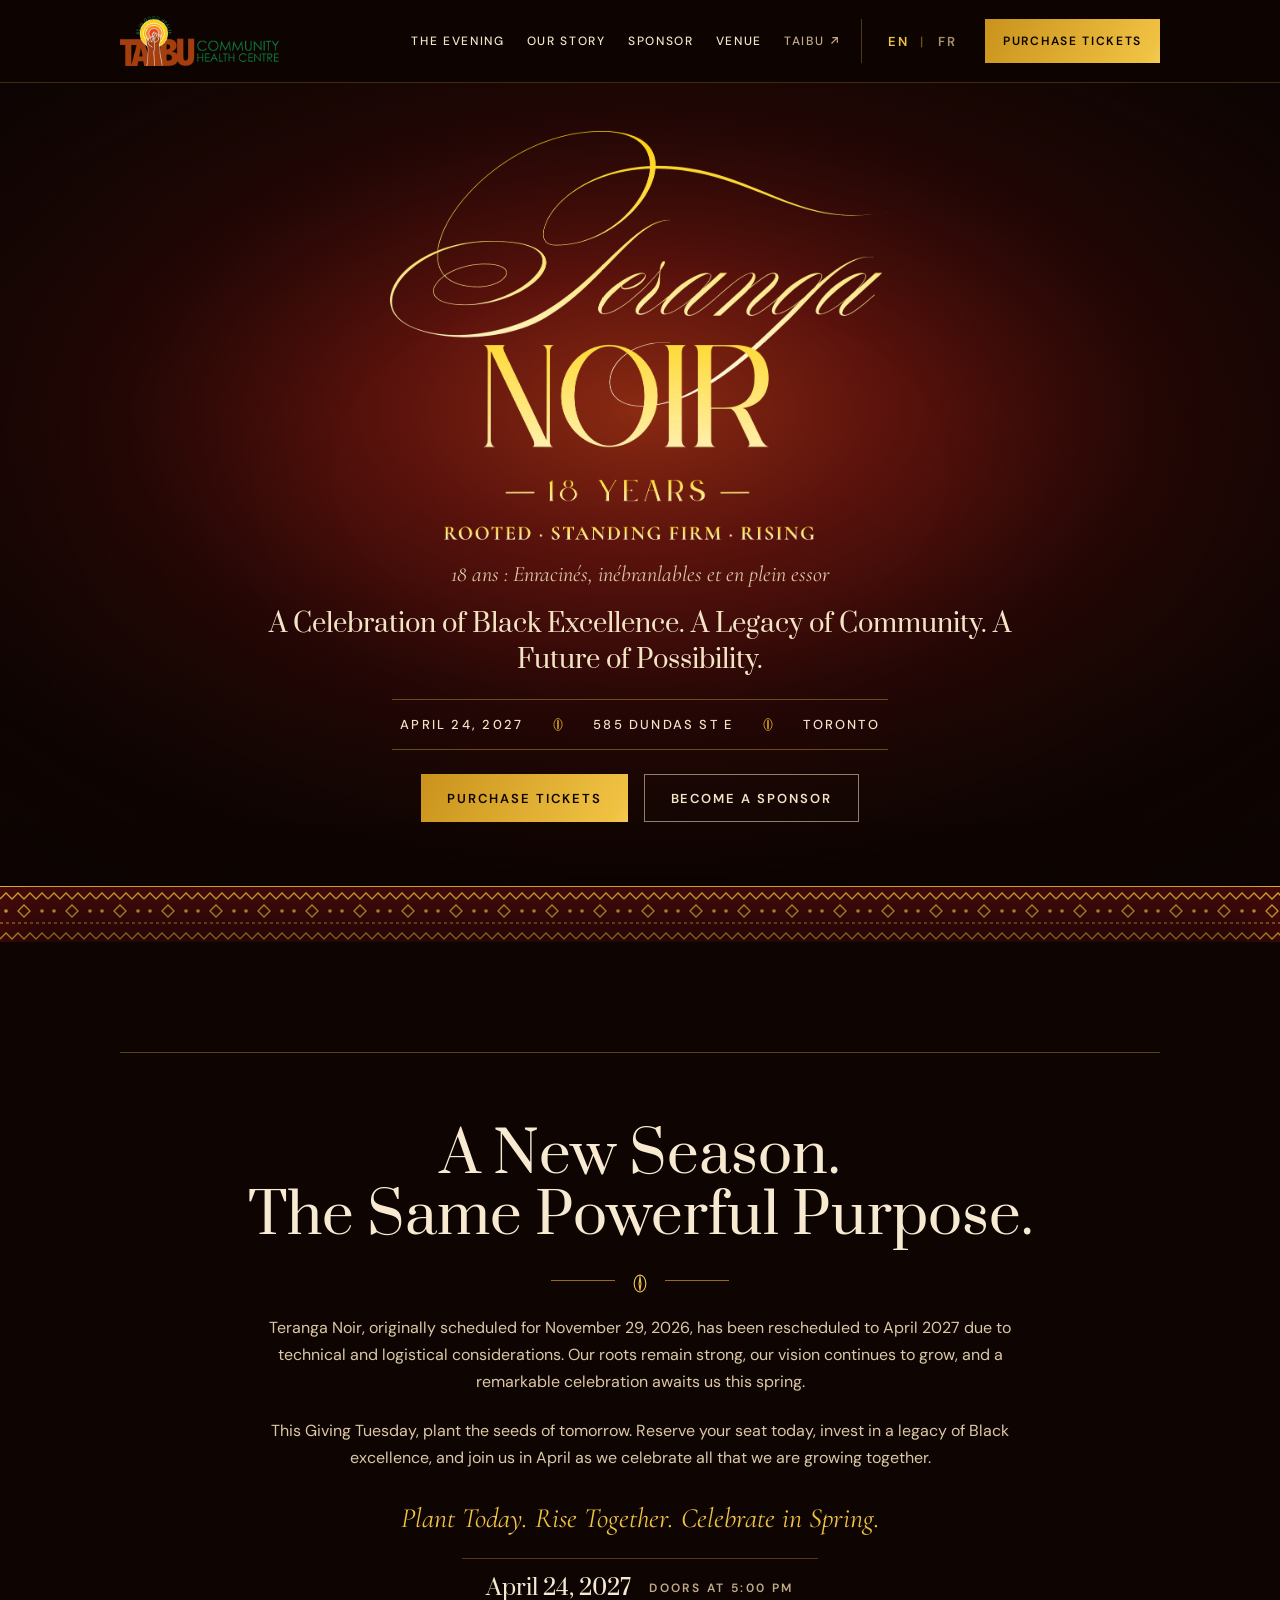
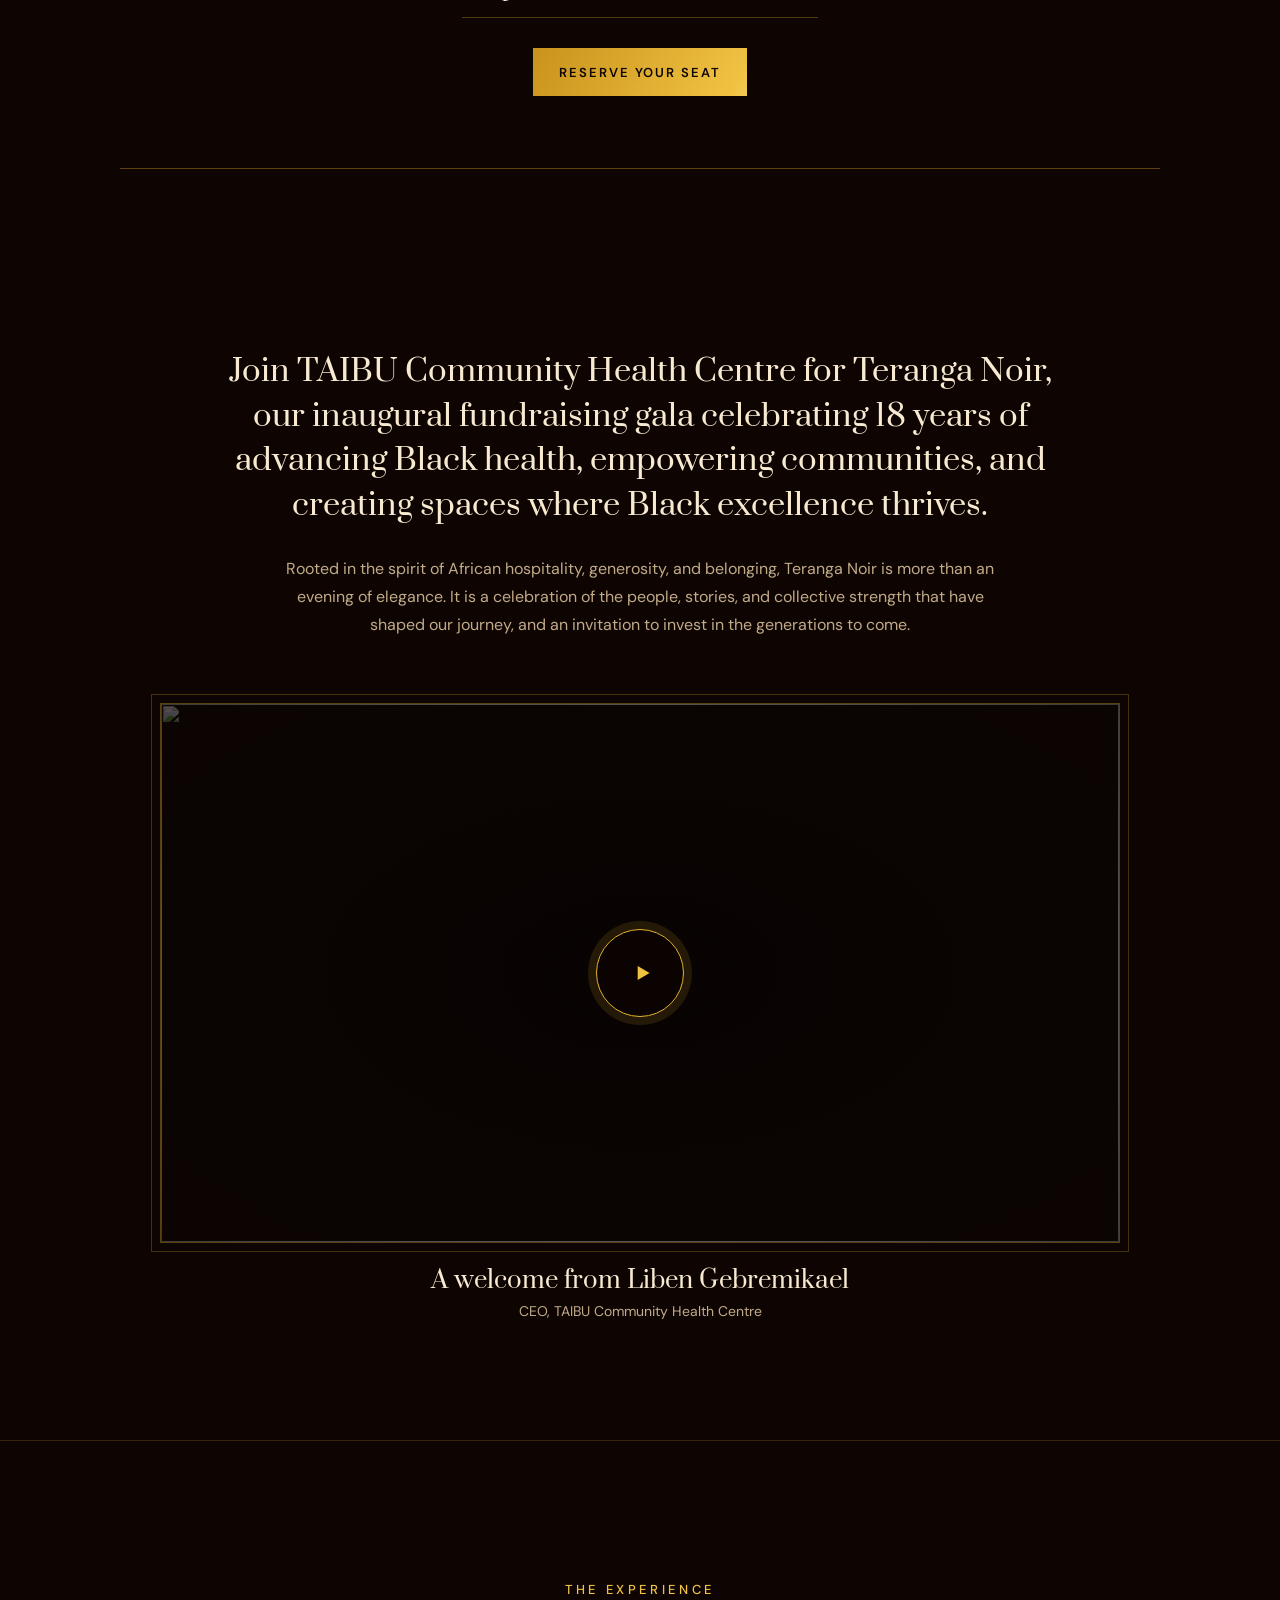
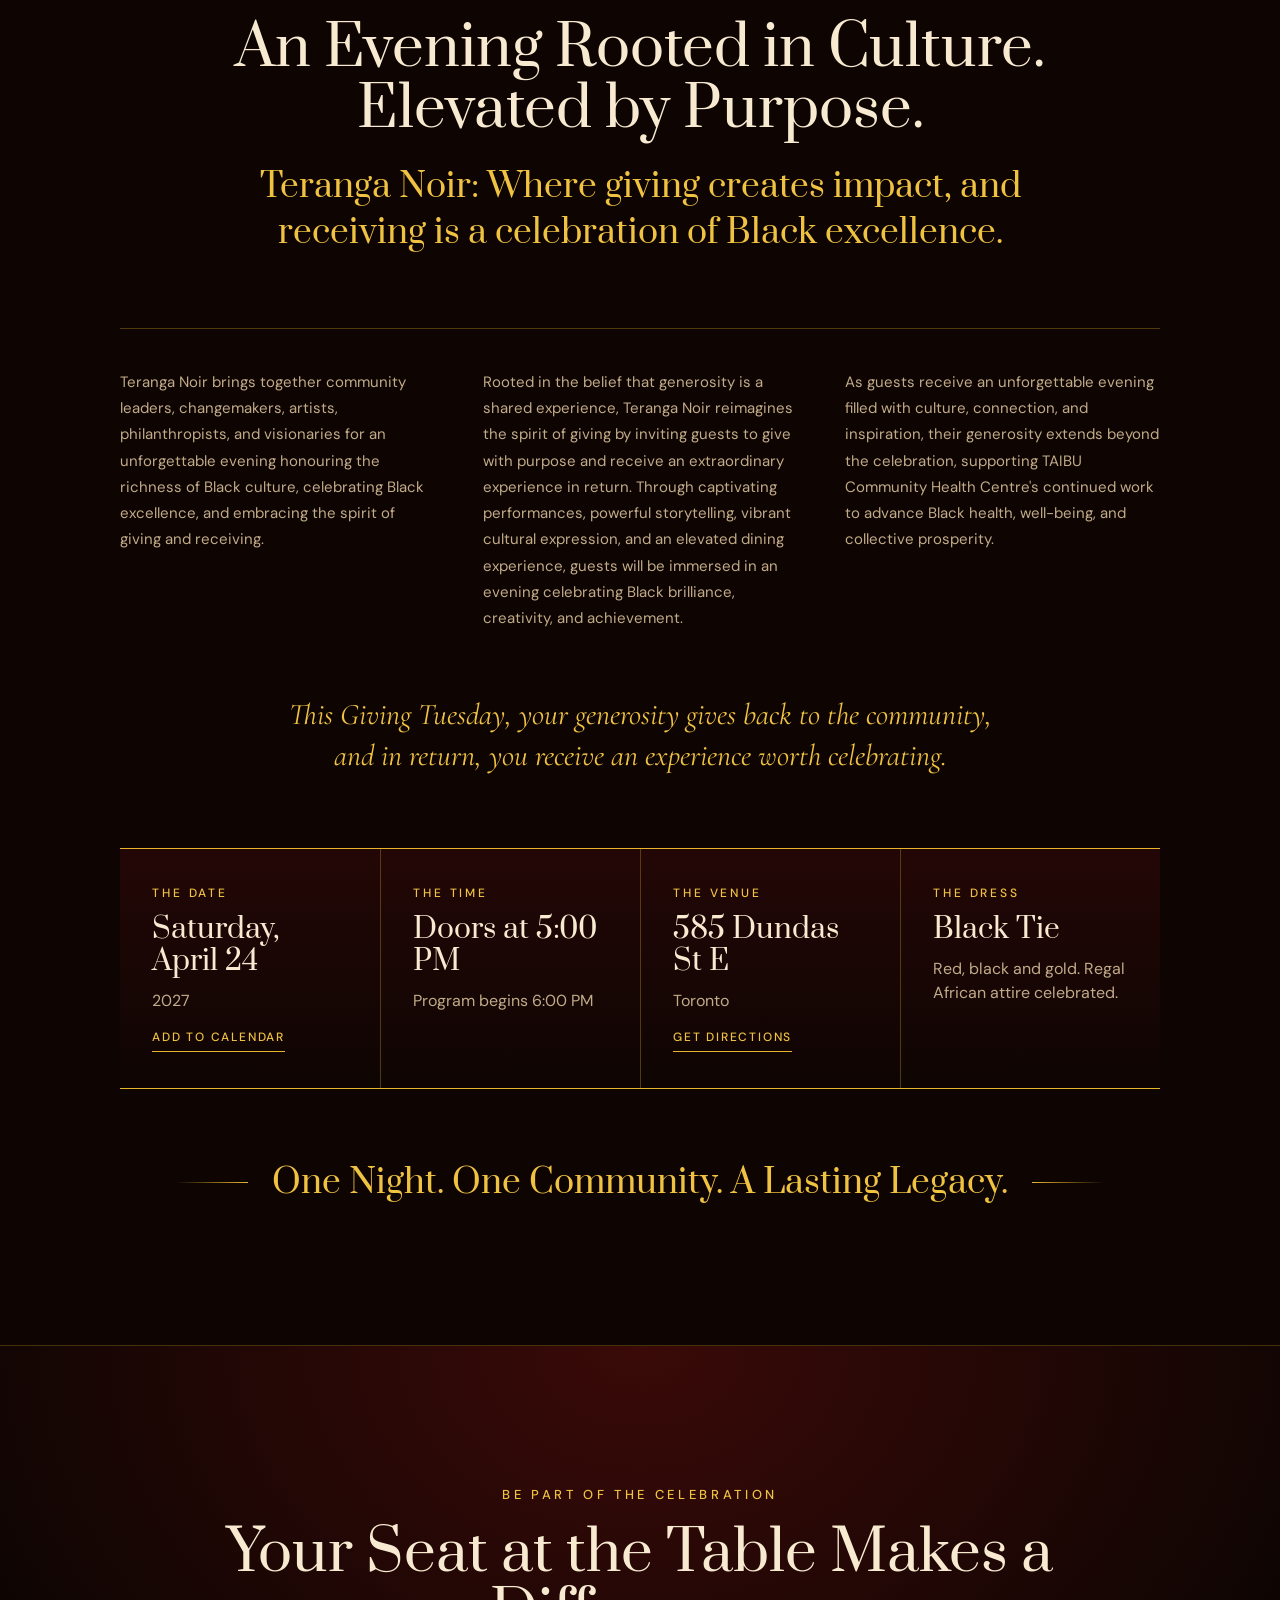
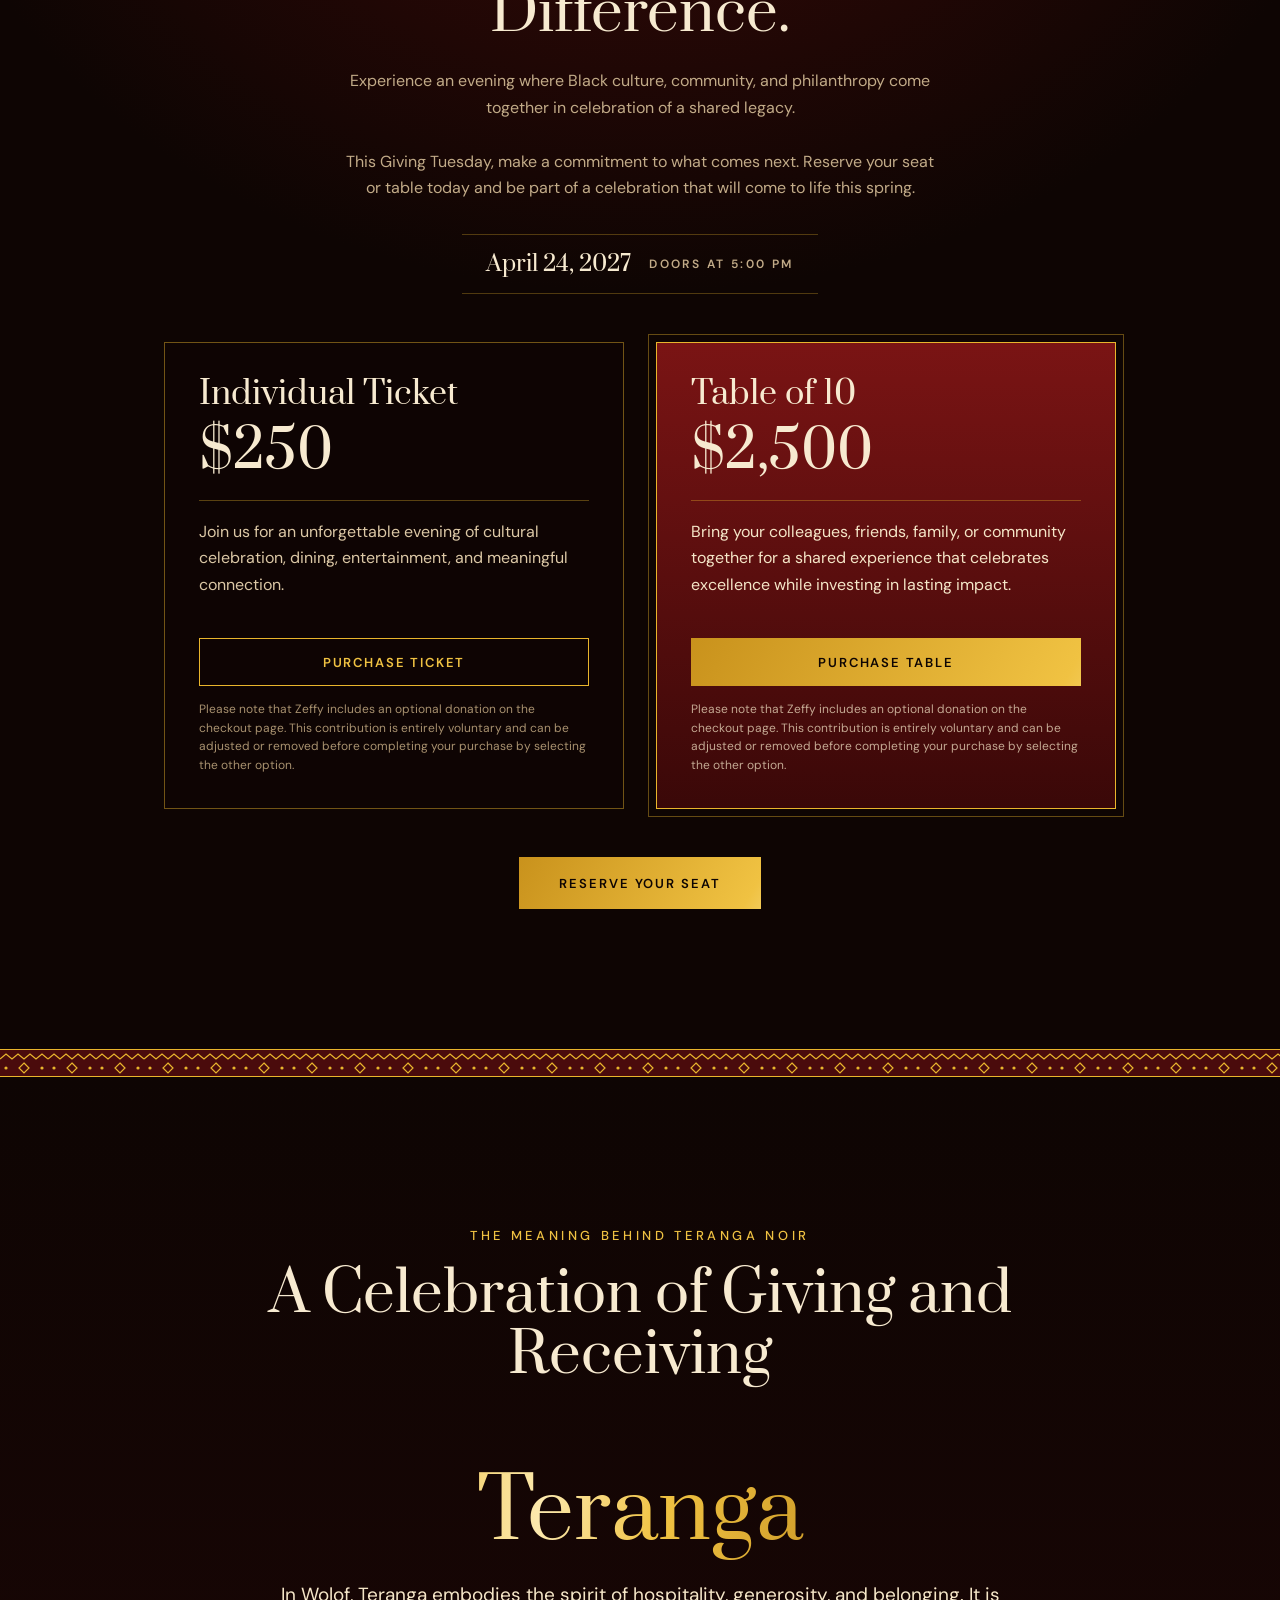
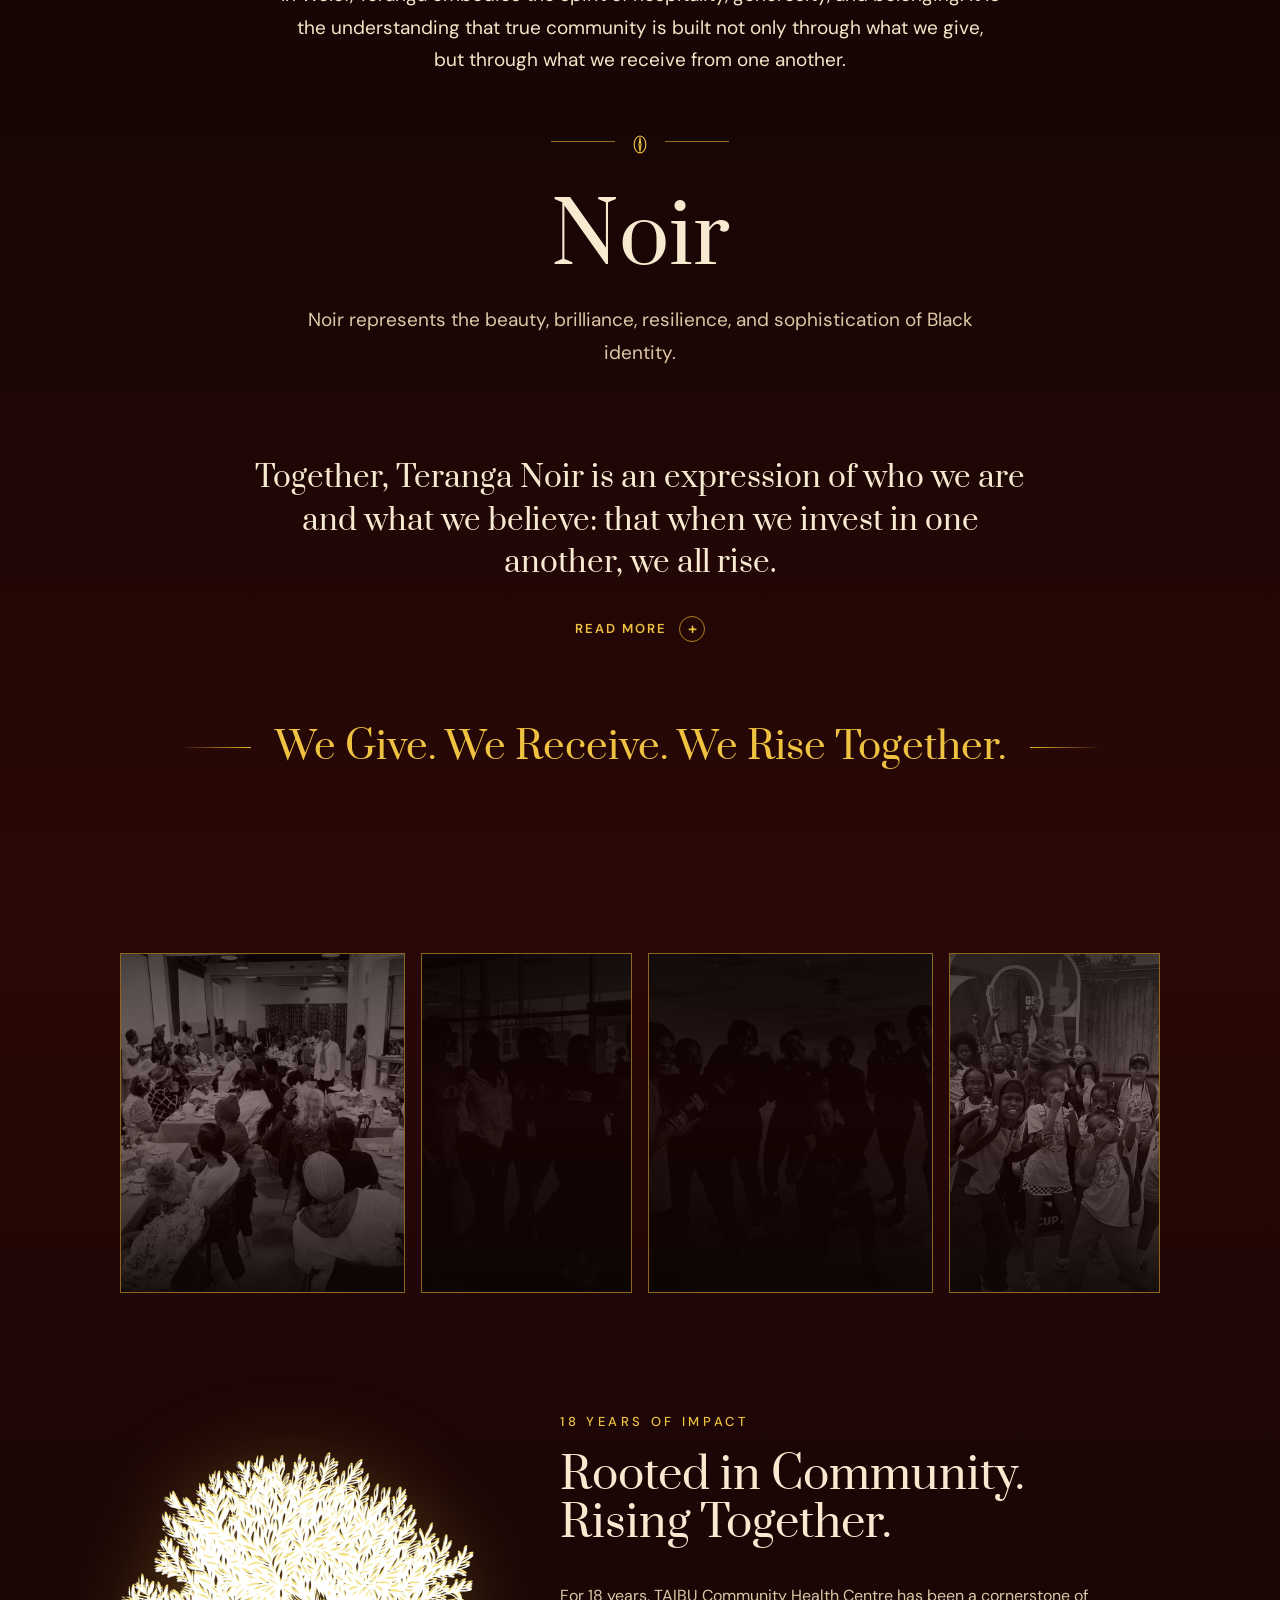
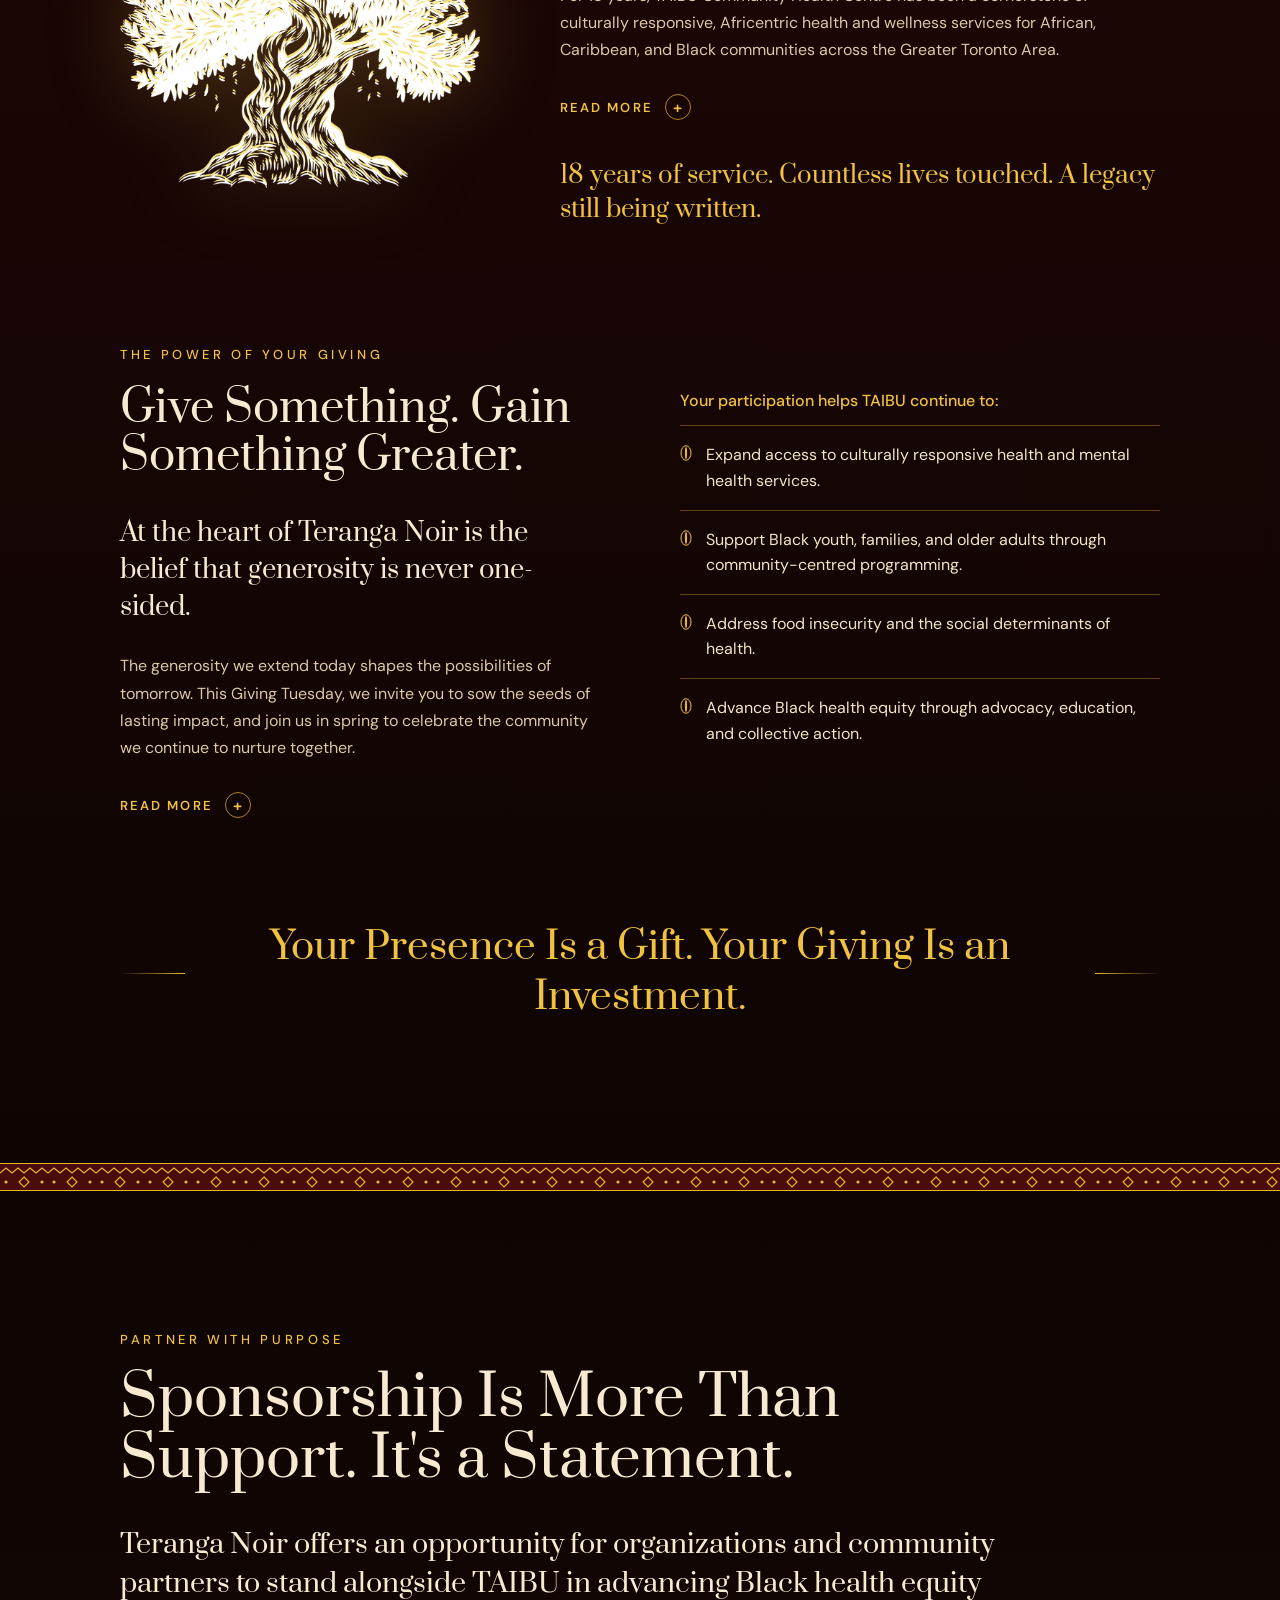
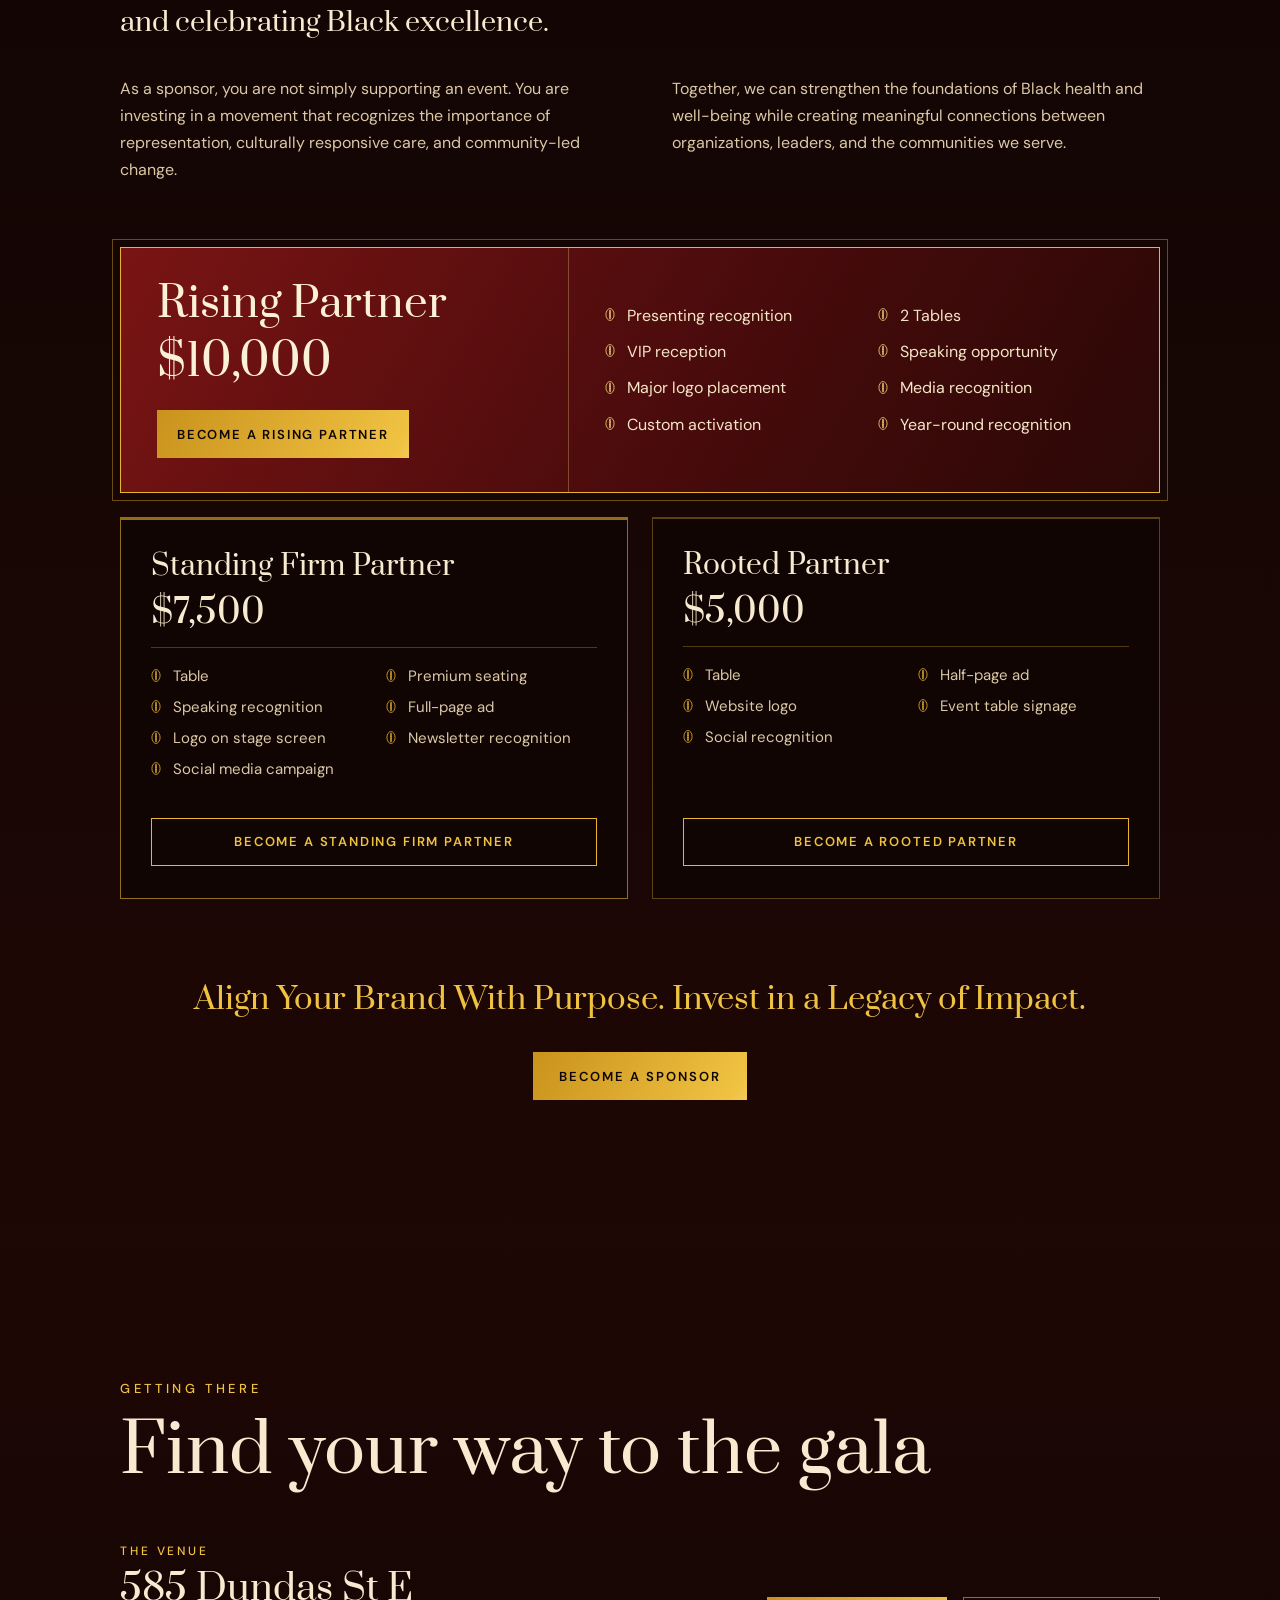
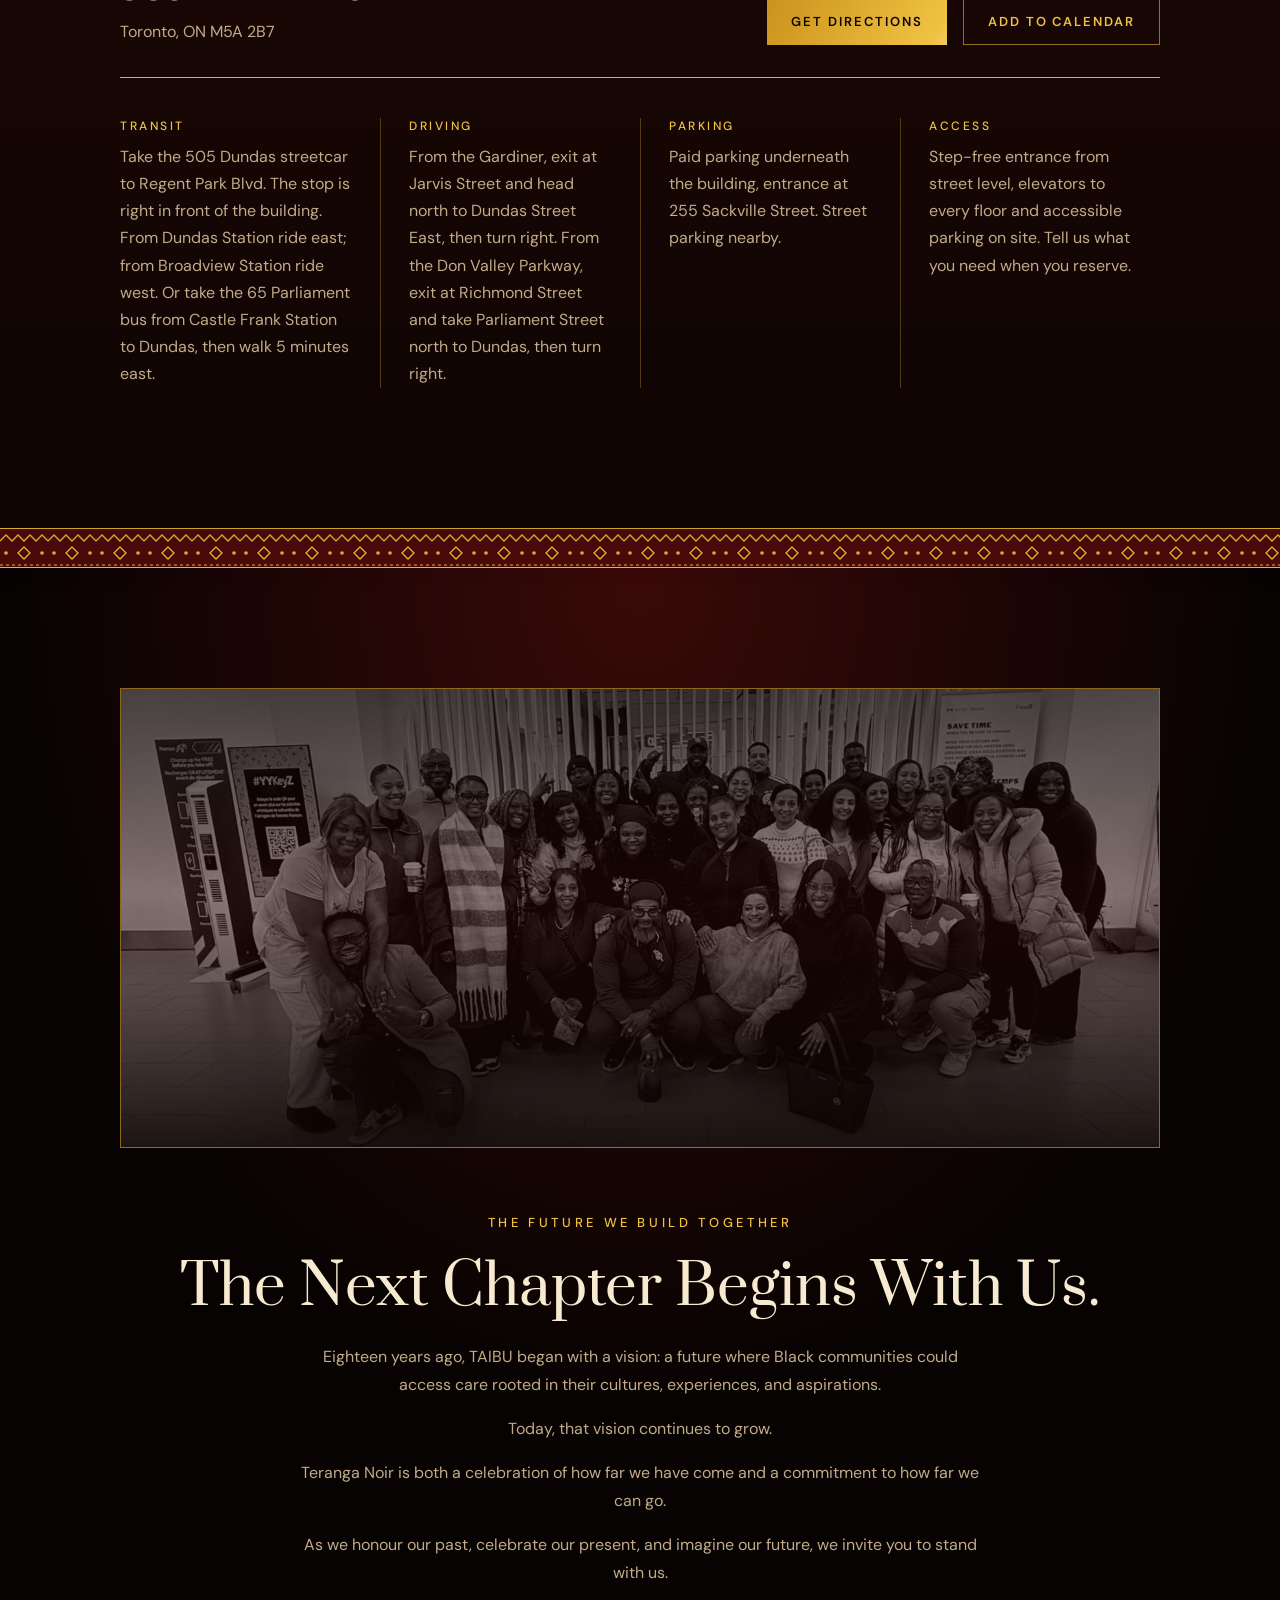
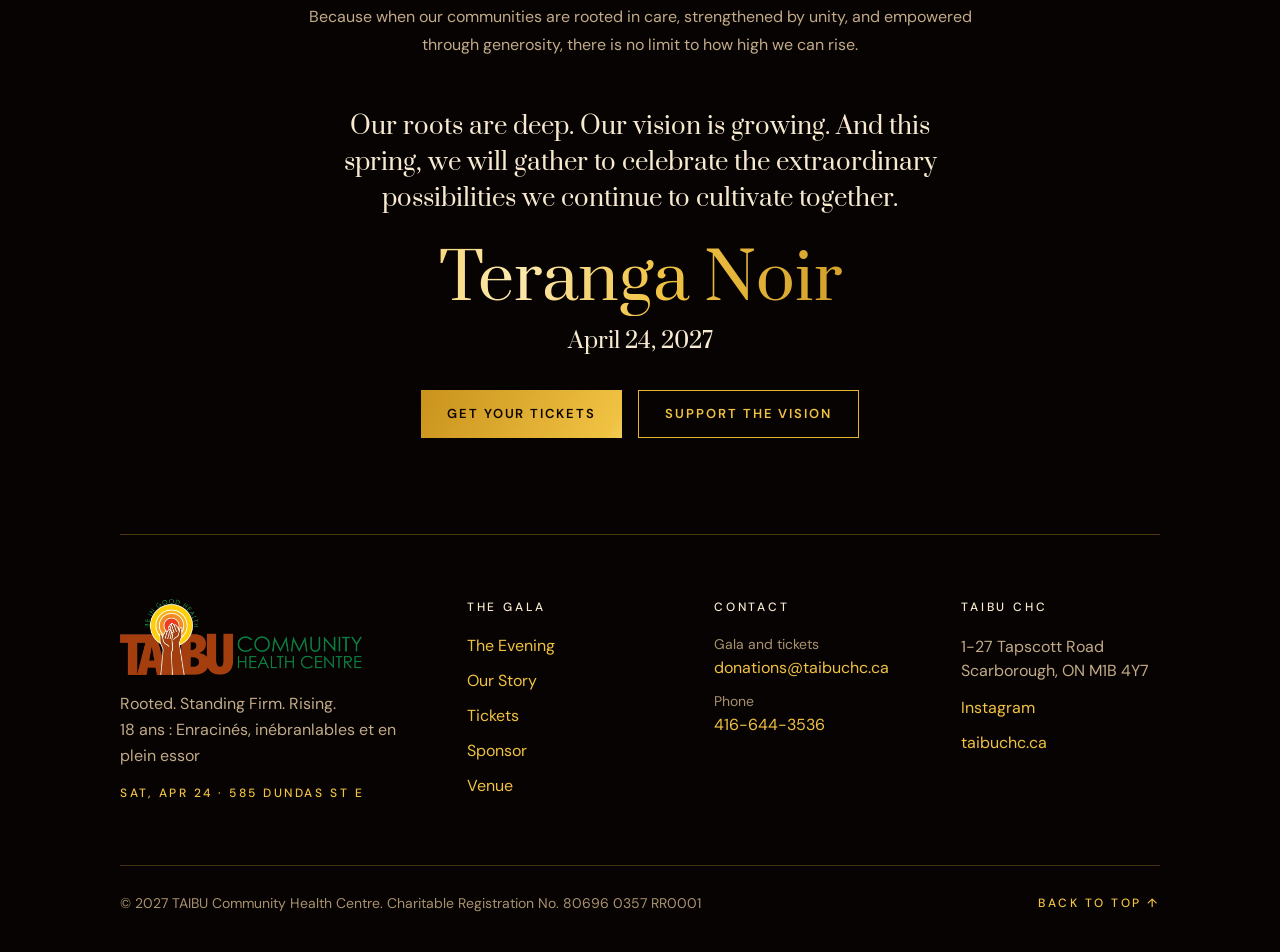
==== commit fb7f8ada: "Sponsorship: keep one button (Become a Sponsor) Both buttons opened the same email, so the second on" ====
--- a/index.html
+++ b/index.html
@@ -819,13 +819,6 @@
               data-q="?subject=Teranga%20Noir%20Sponsorship"
               >Become a Sponsor</a
             >
-            <a
-              class="btn btn--outline"
-              href="mailto:donations@taibuchc.ca?subject=Teranga%20Noir%20Sponsorship"
-              data-mail="sponsorshipEmail"
-              data-q="?subject=Teranga%20Noir%20Sponsorship"
-              >Explore Sponsorship Opportunities</a
-            >
           </div>
         </div>
       </section>
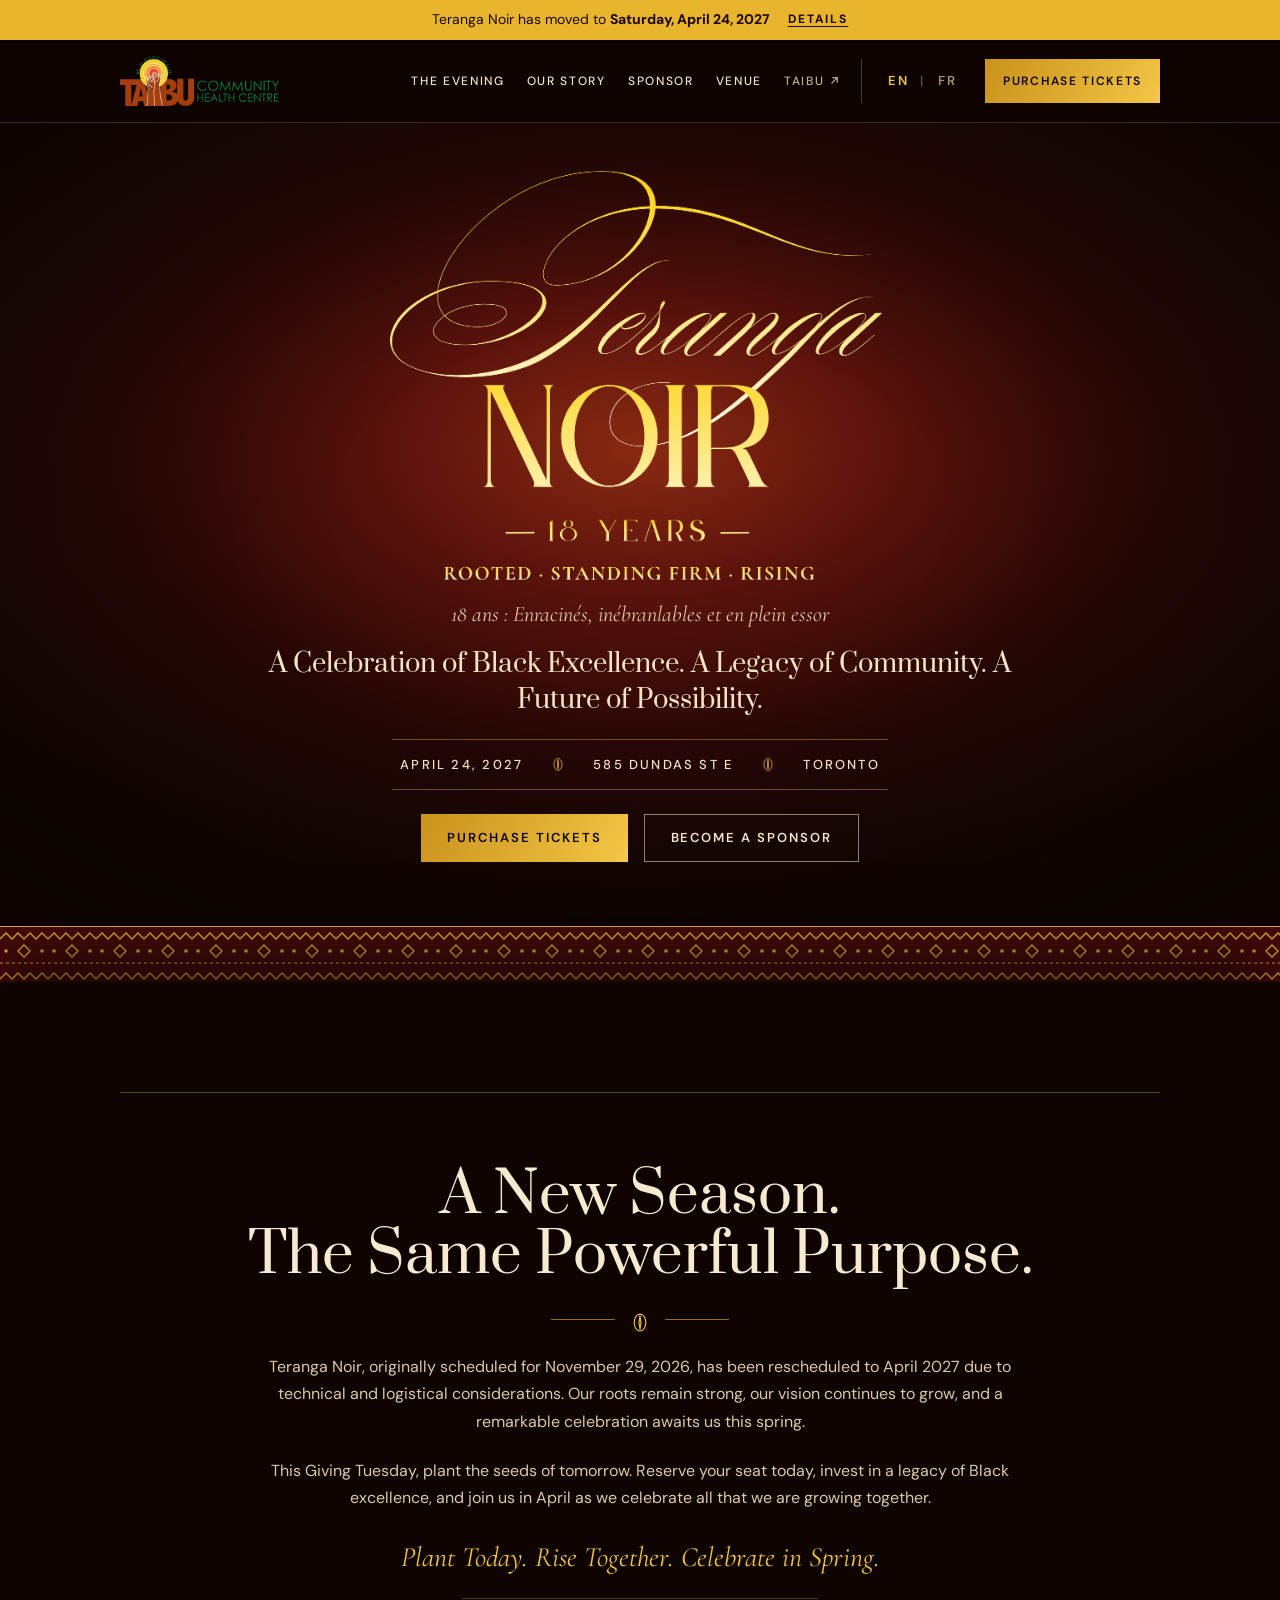
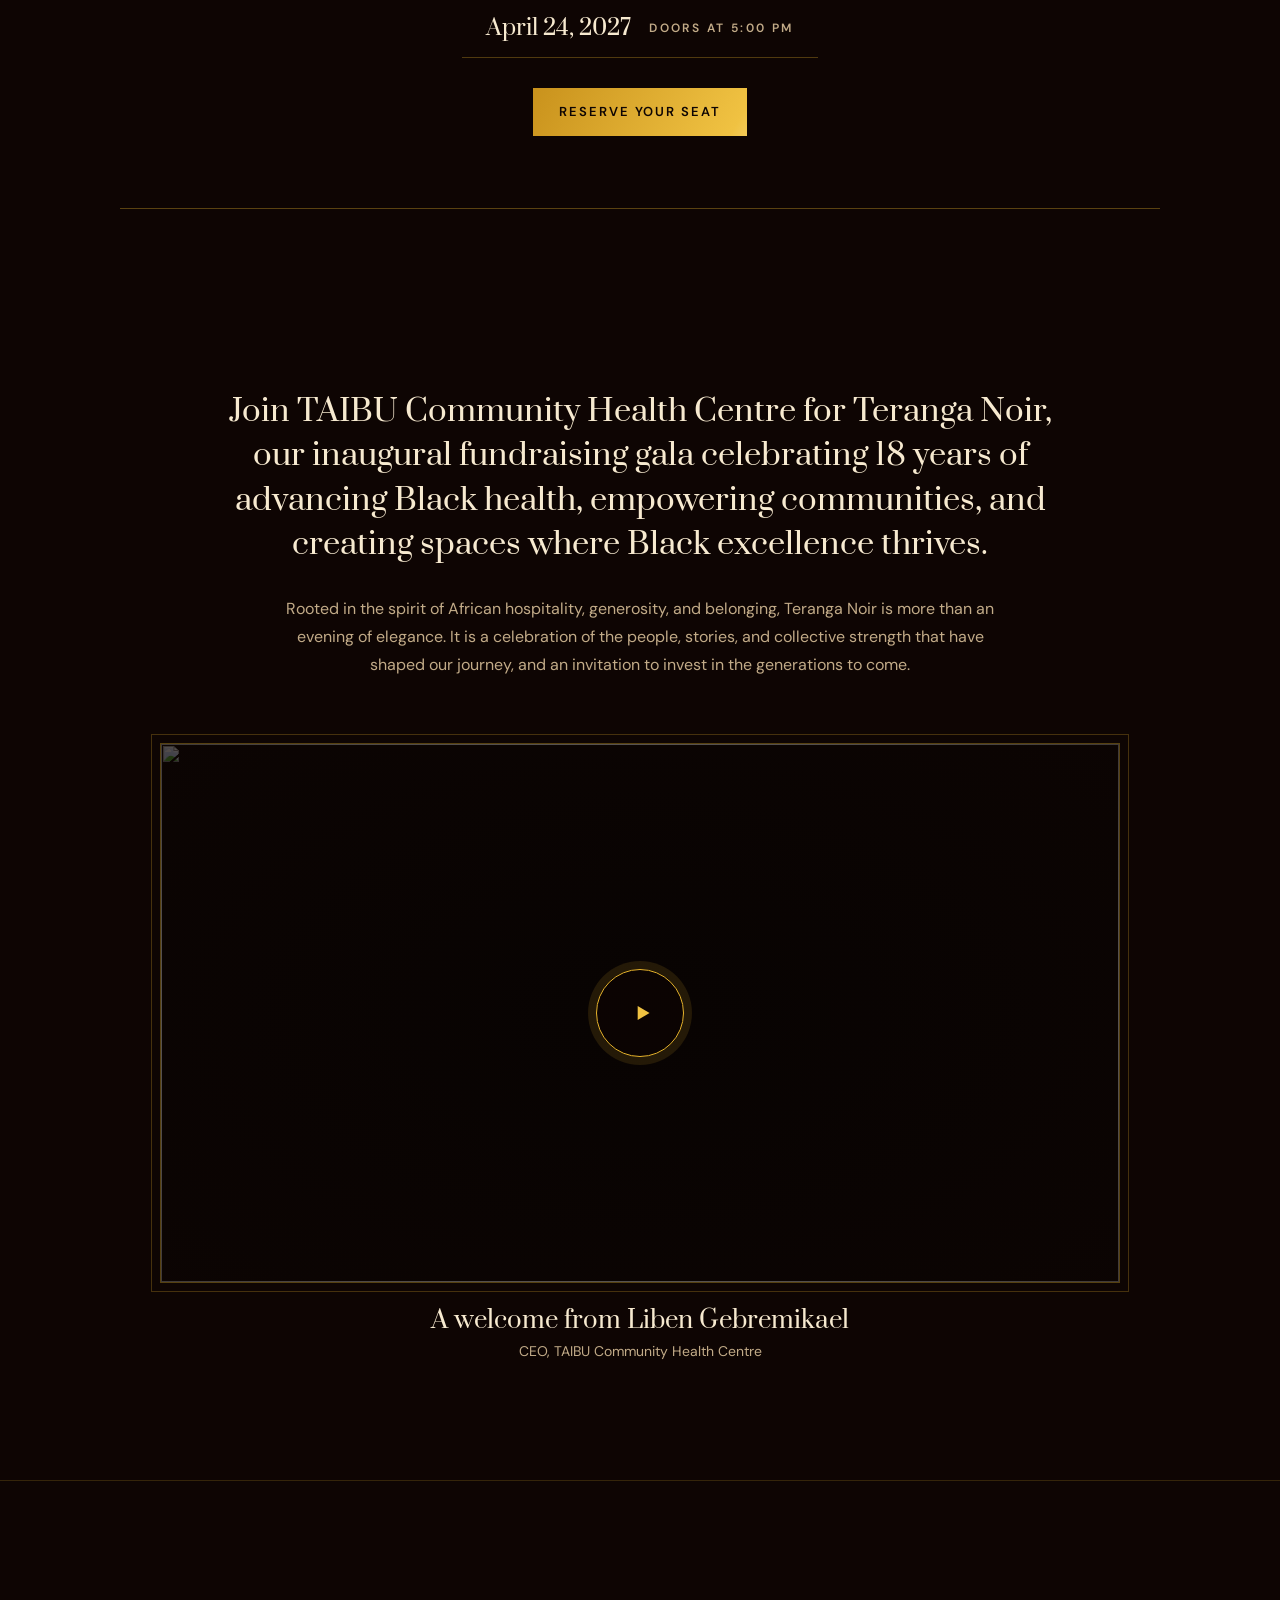
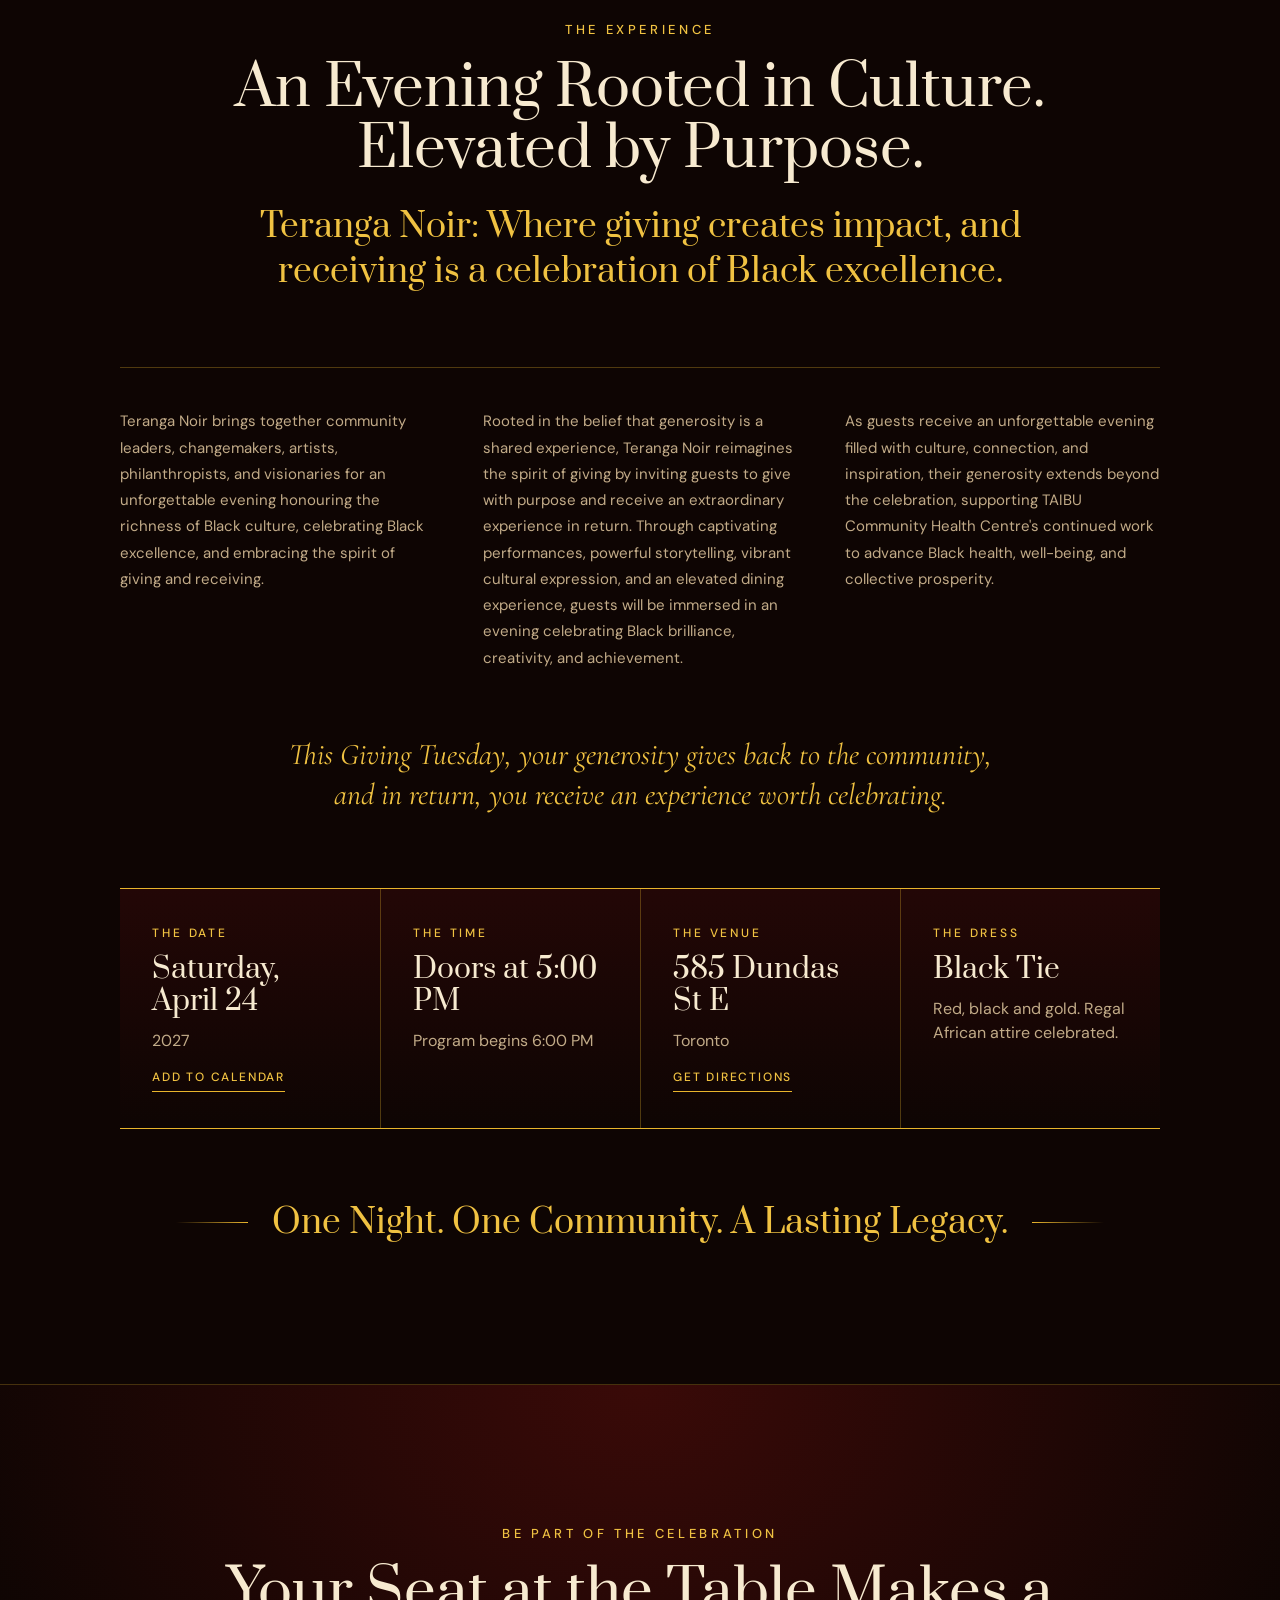
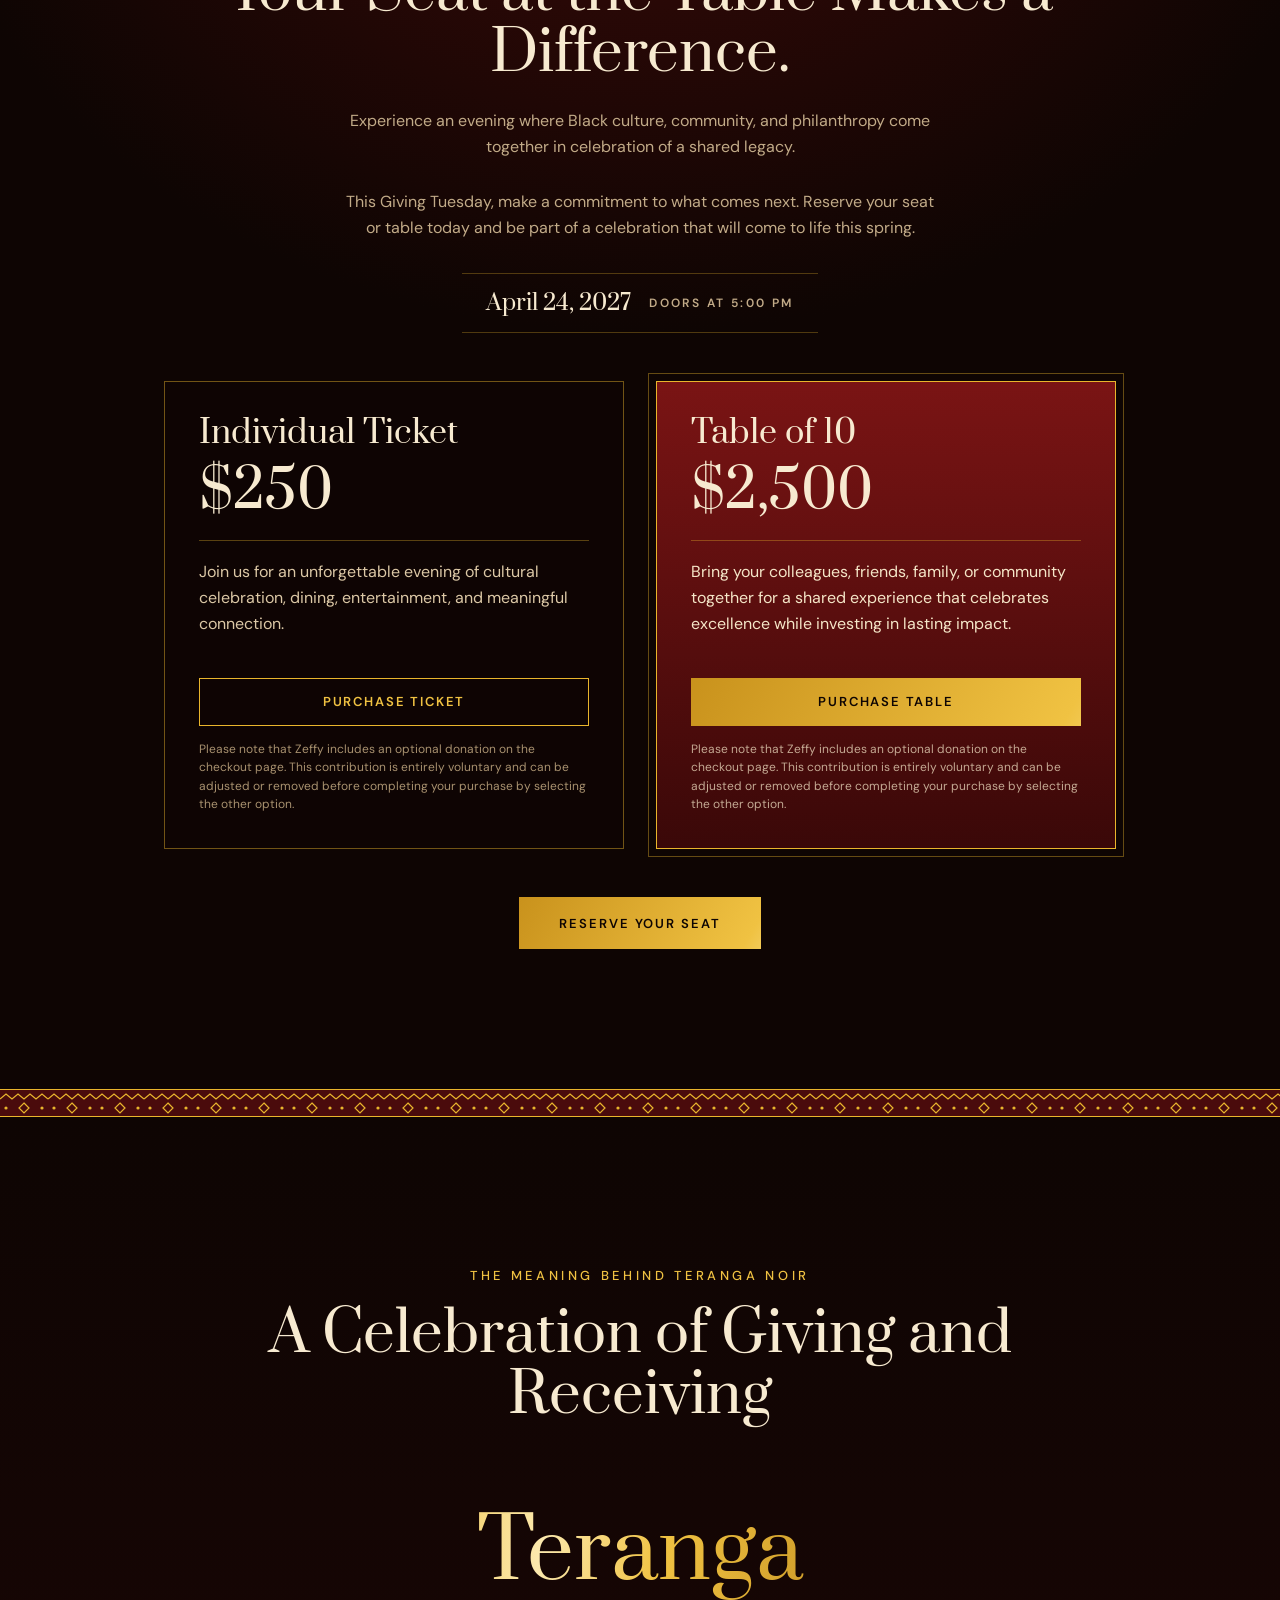
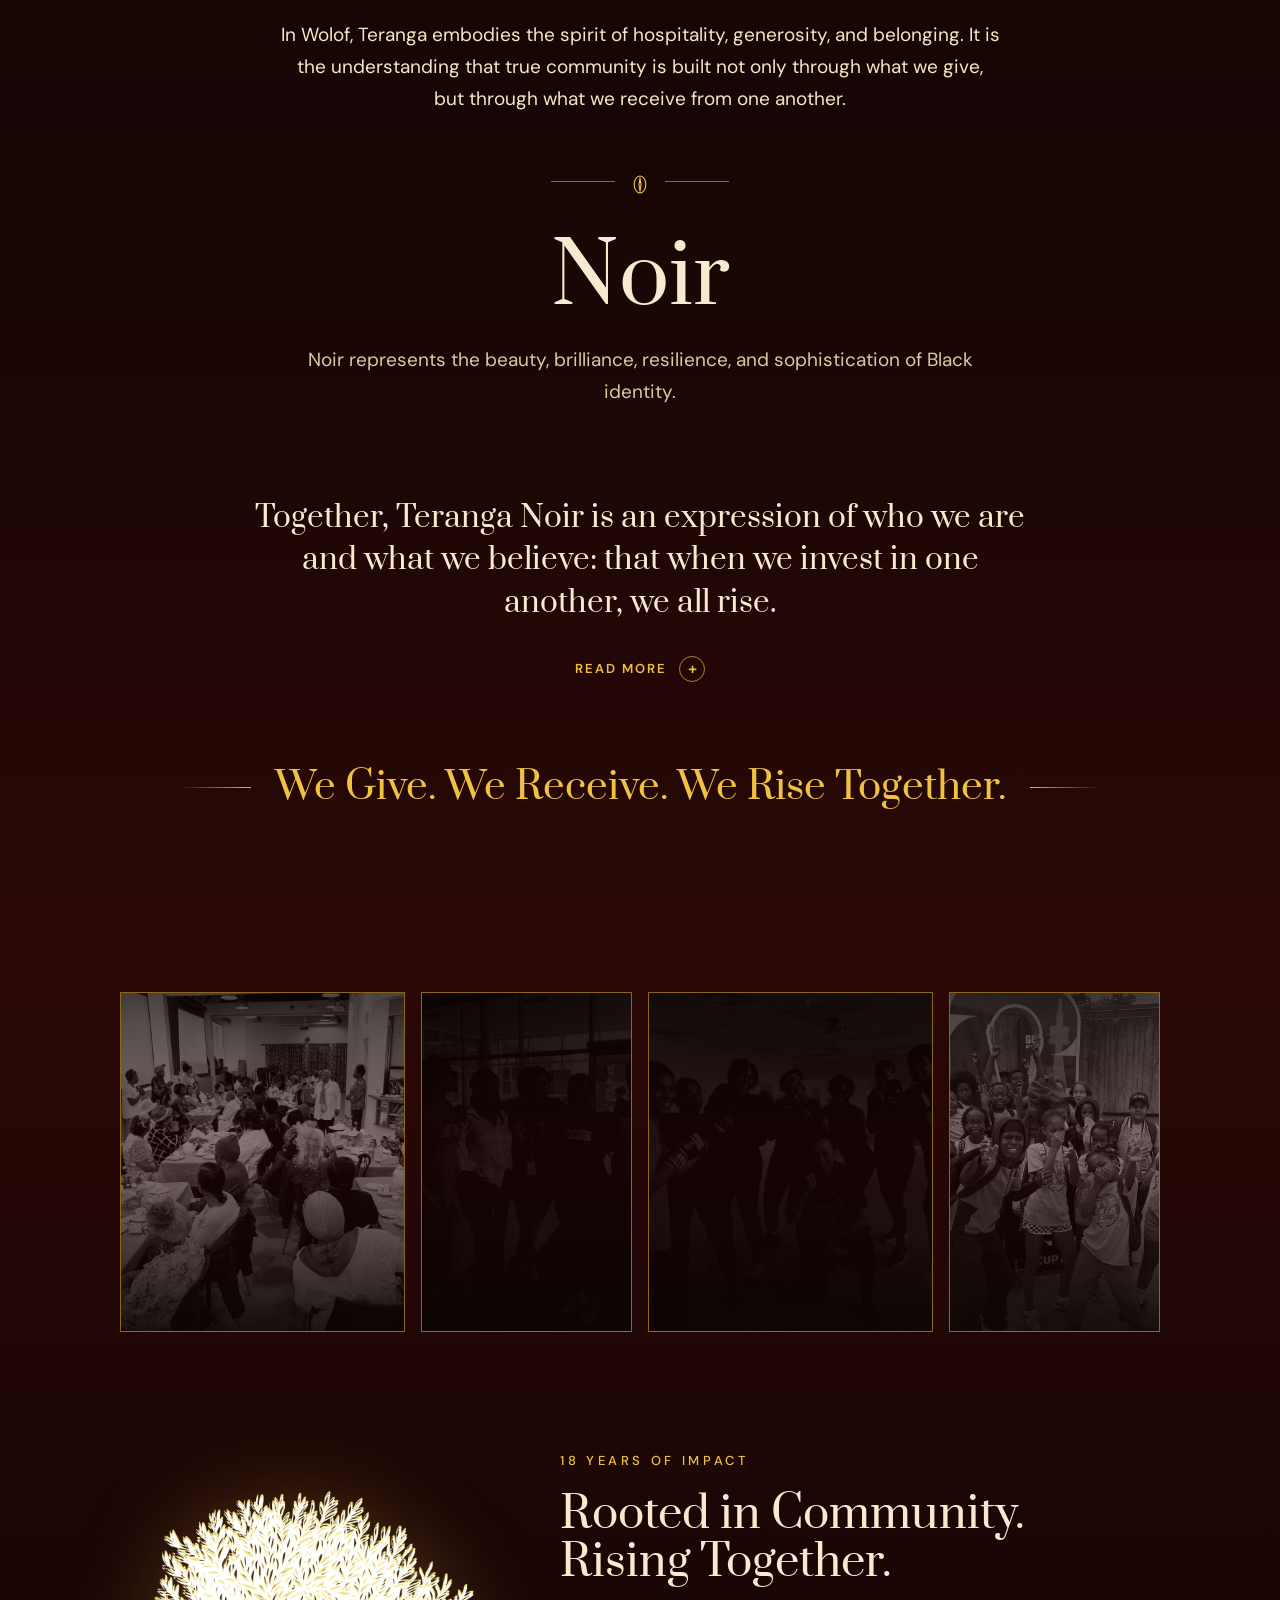
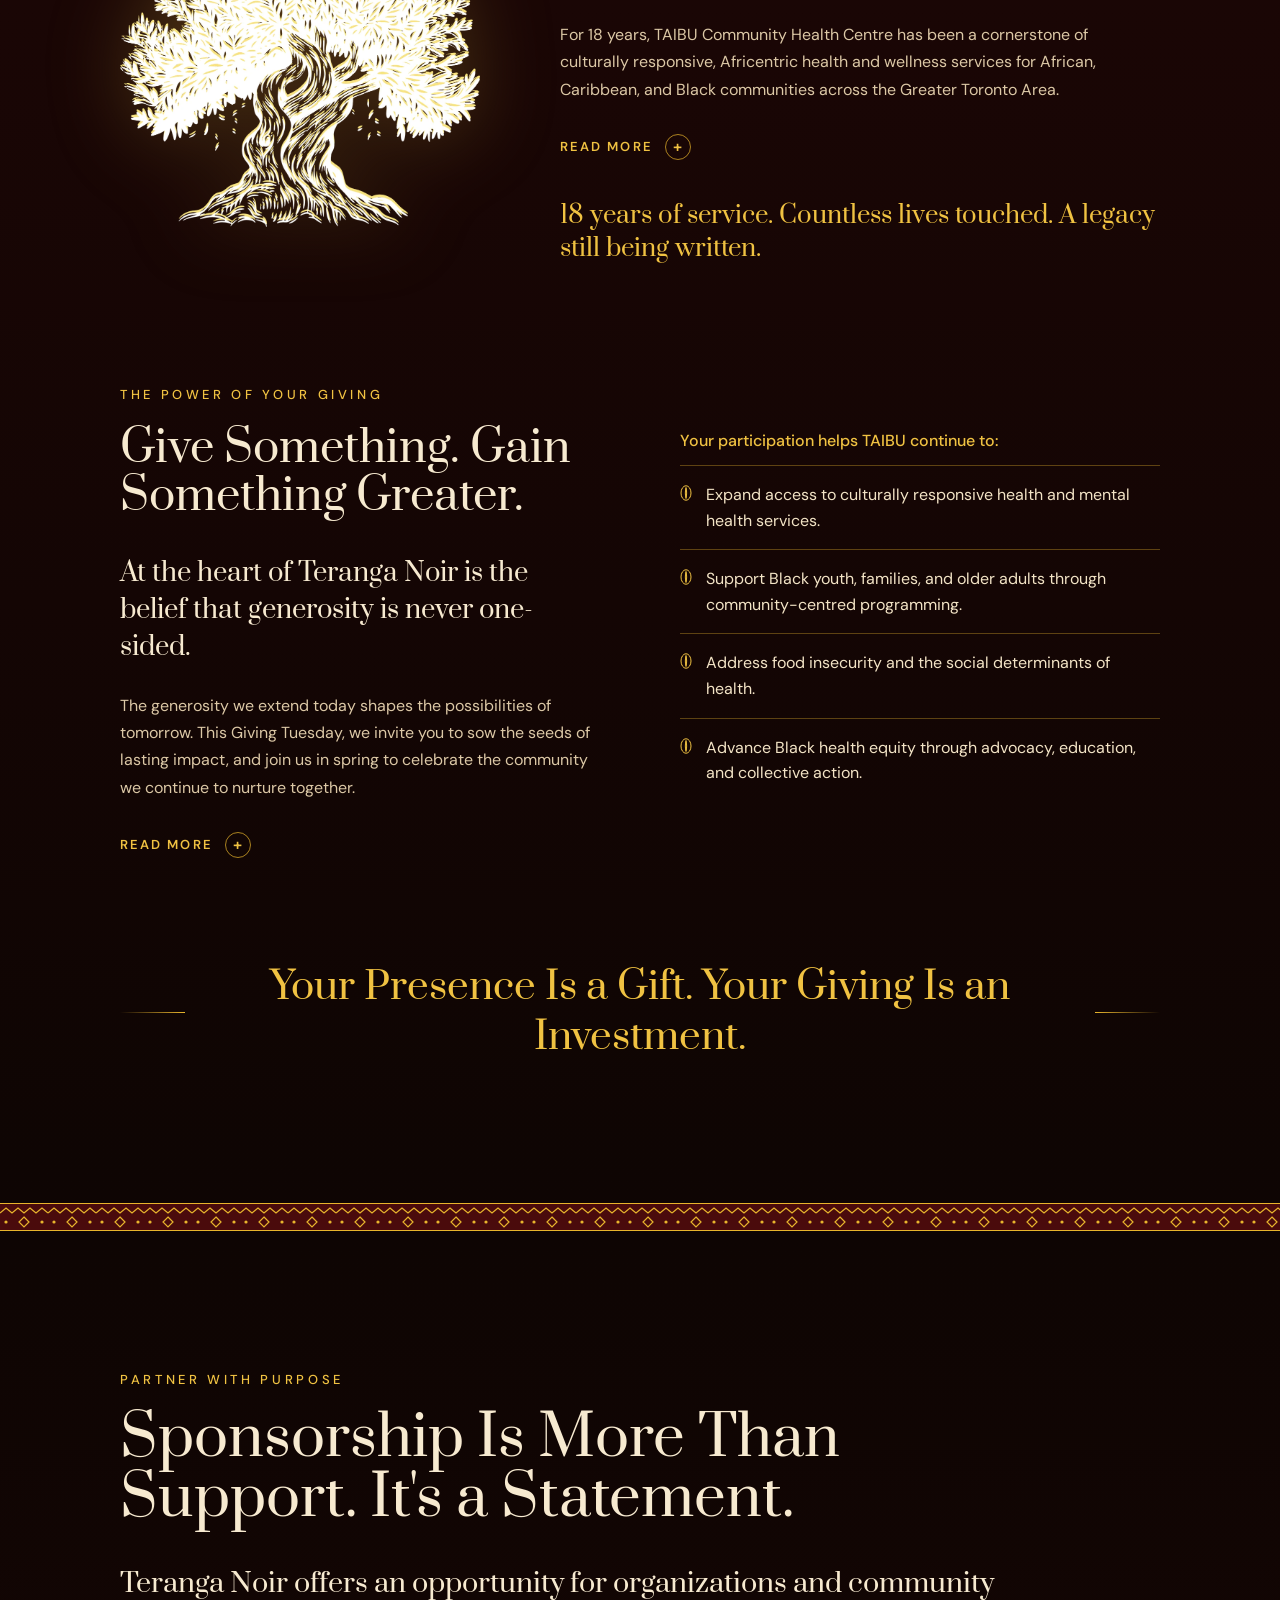
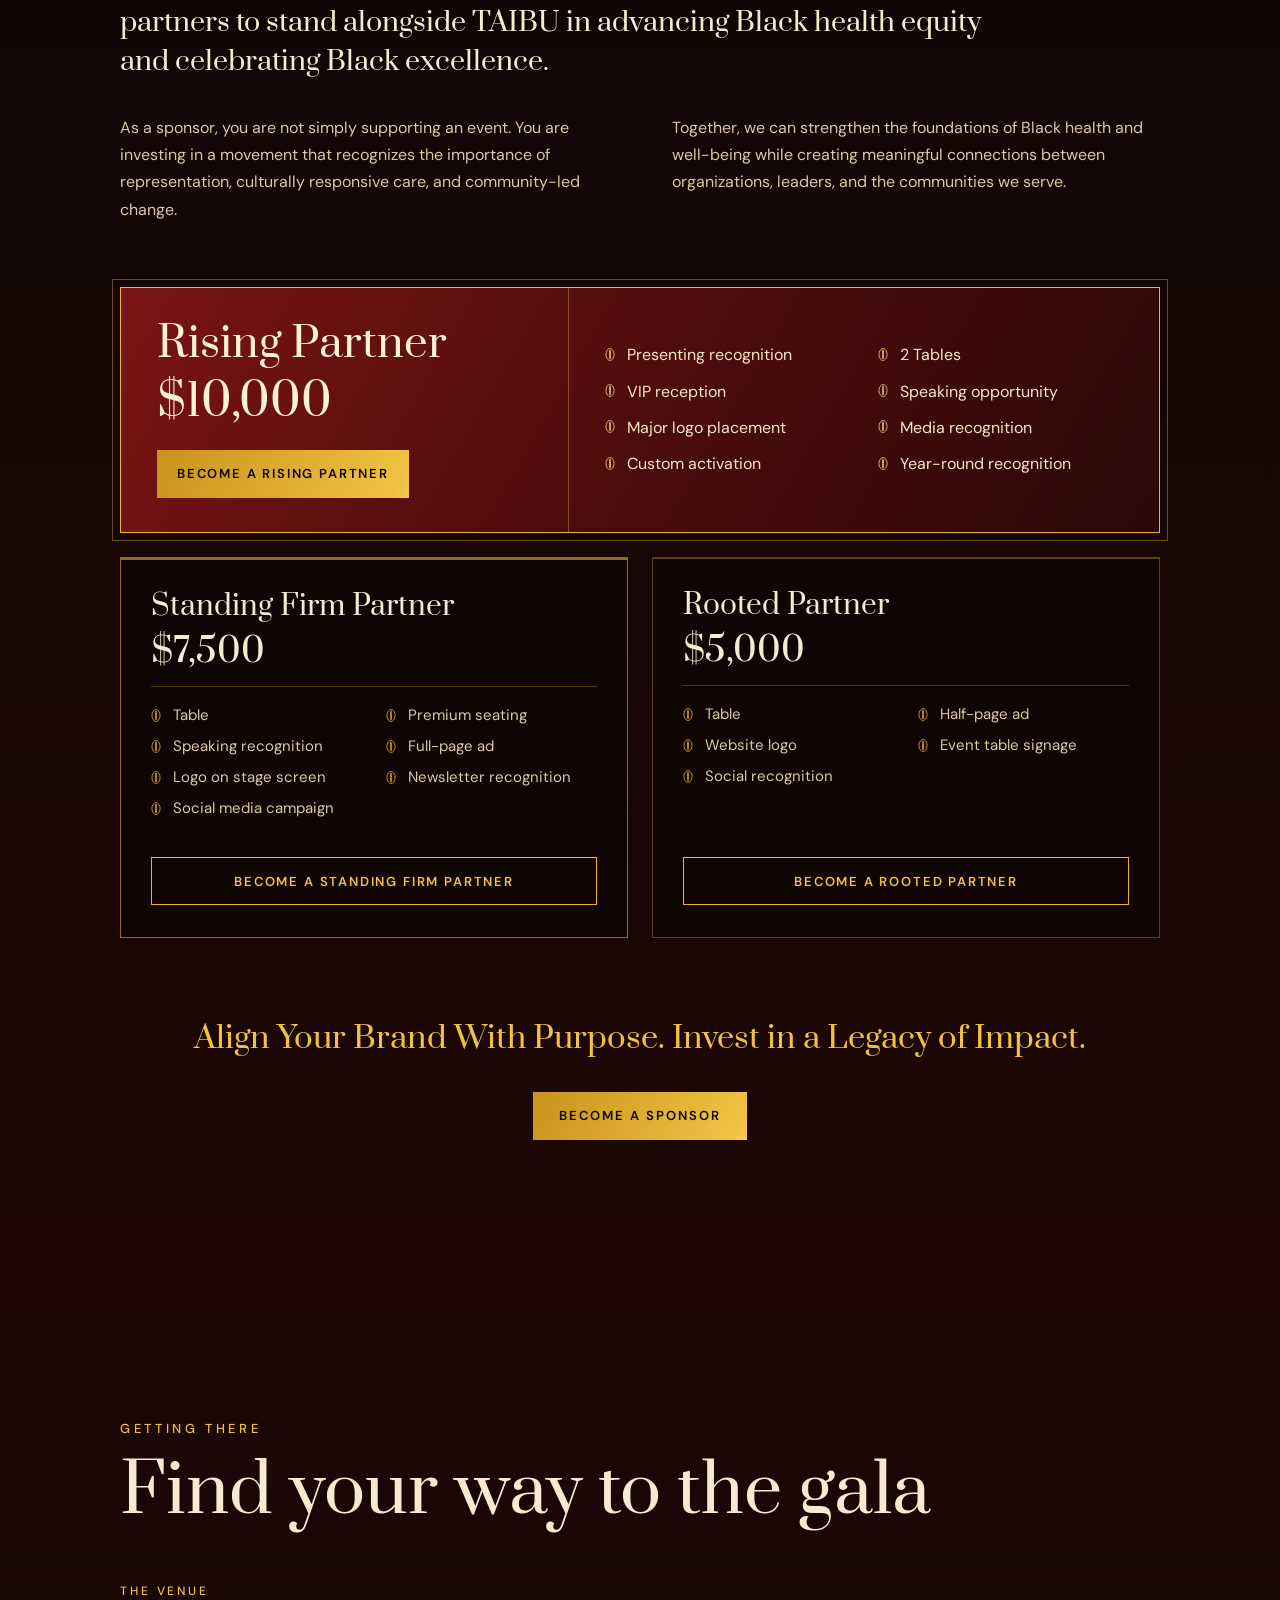
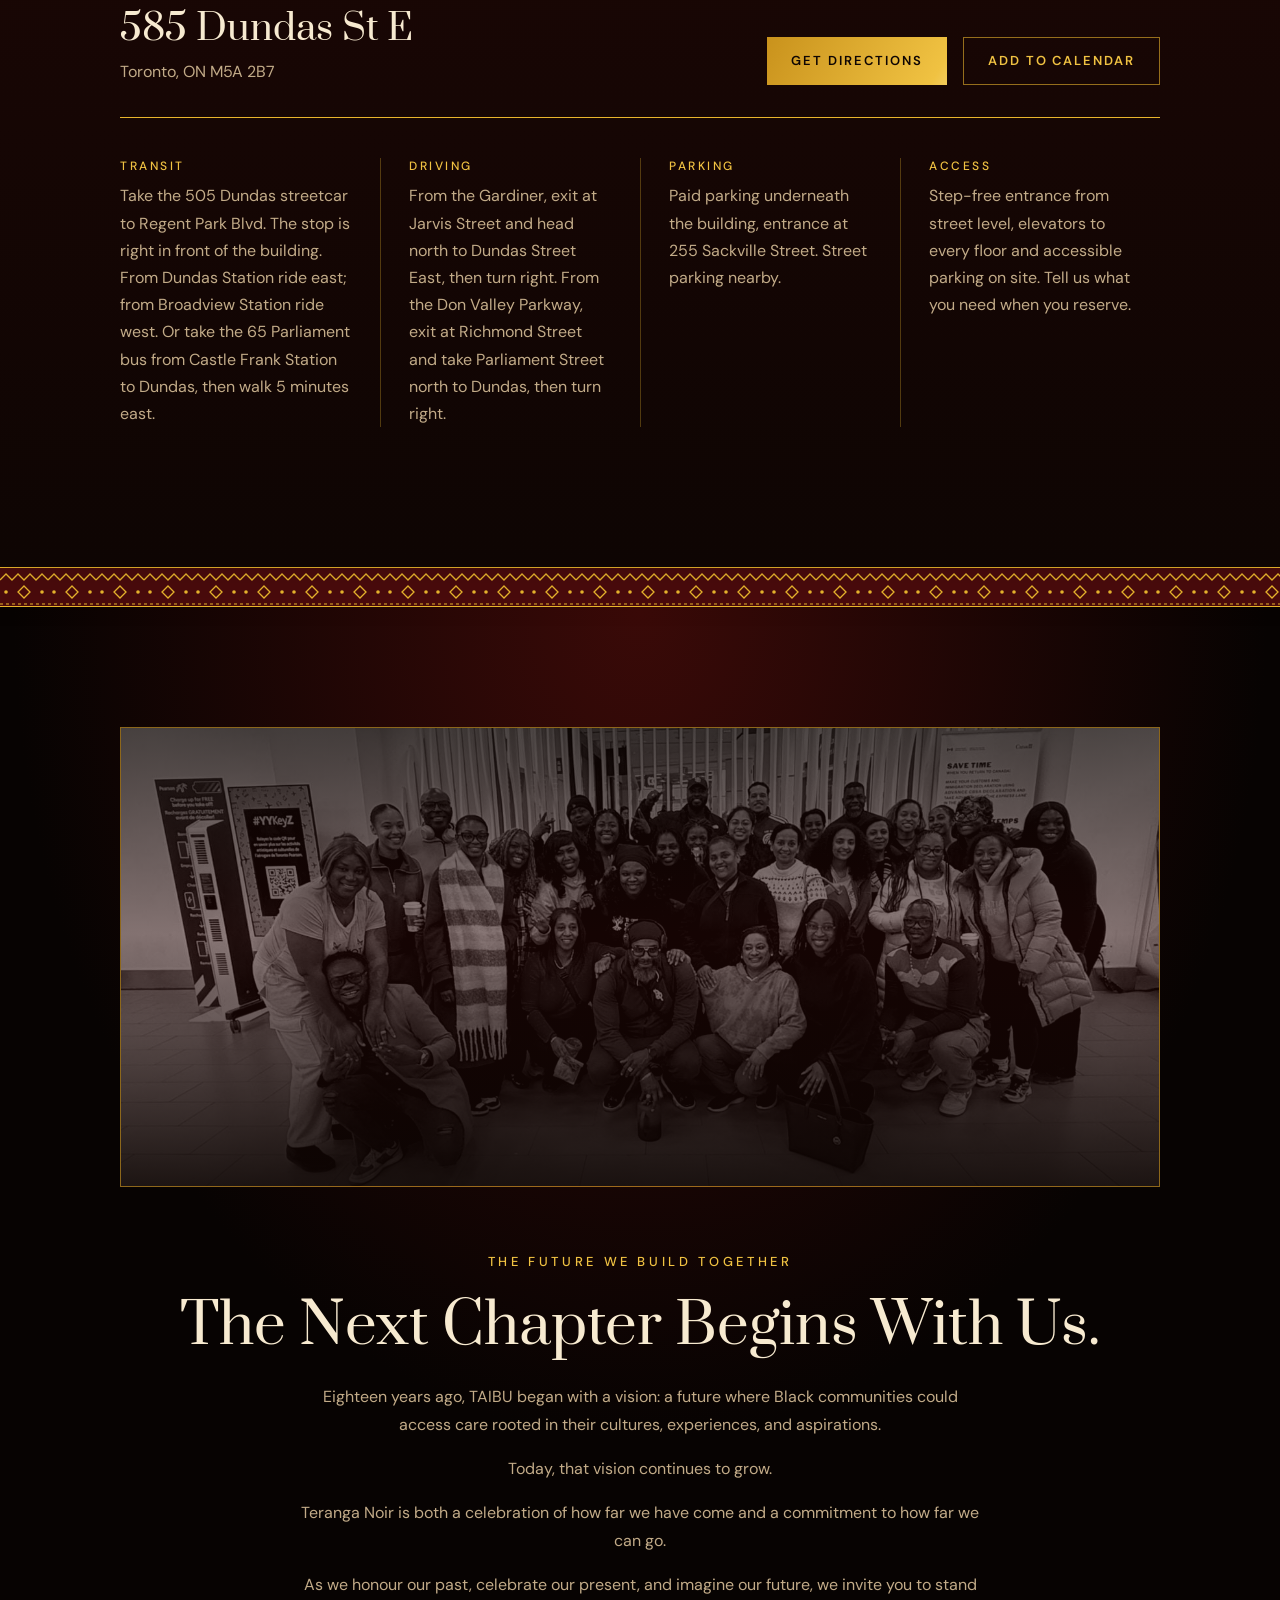
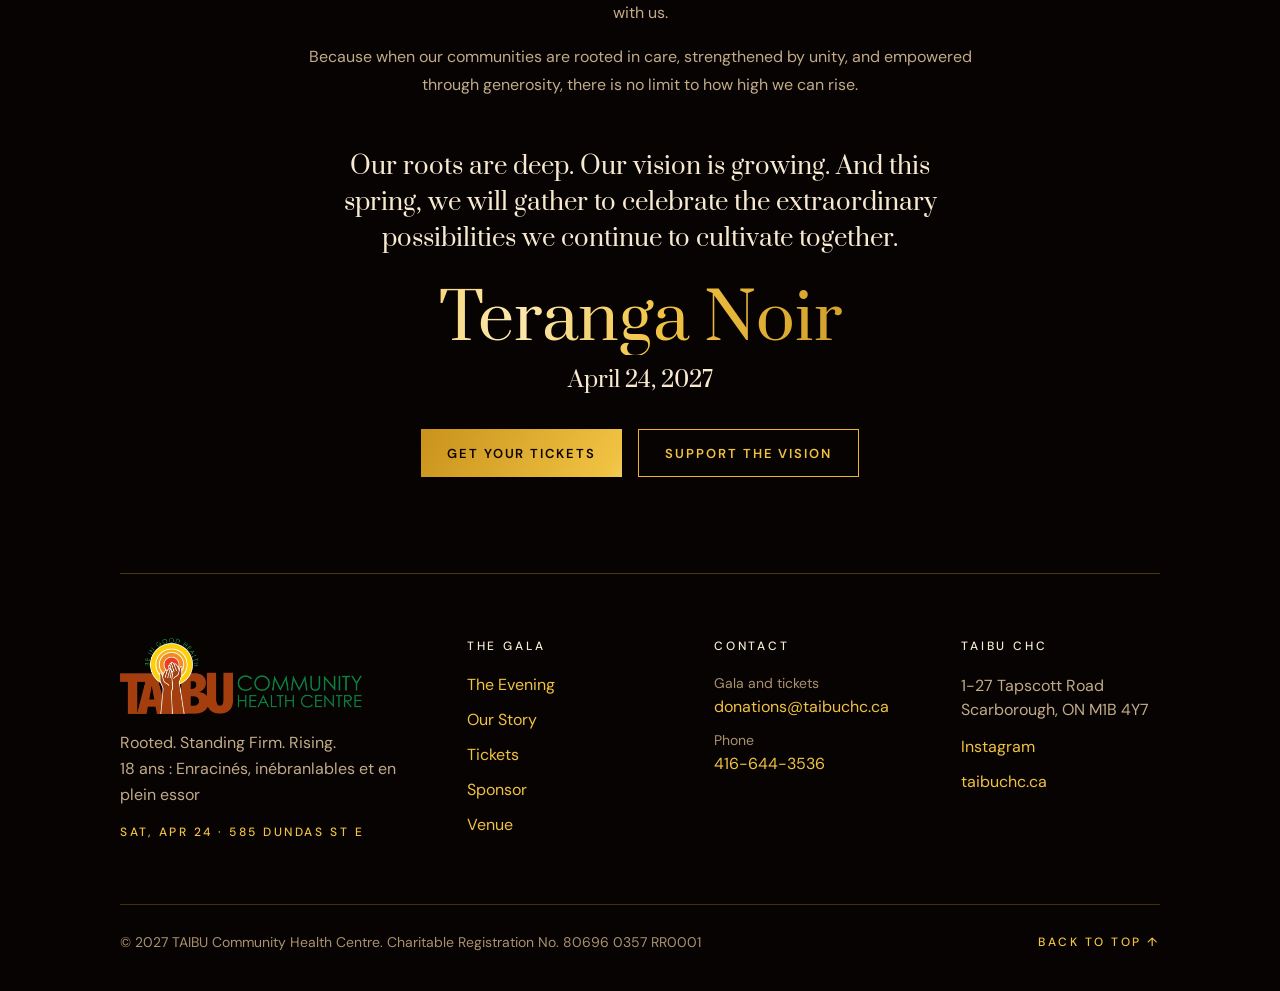
==== commit e07cce43: "Announcement bar: gala moved to Saturday, April 24, 2027 Gold bar above the nav on both pages; links" ====
--- a/index.html
+++ b/index.html
@@ -21,7 +21,7 @@
     <link rel="preconnect" href="https://fonts.gstatic.com" crossorigin />
     <link
       rel="stylesheet"
-      href="https://fonts.googleapis.com/css2?family=Prata&family=DM+Sans:opsz,wght@9..40,400;9..40,500;9..40,600&family=Cormorant+Garamond:ital,wght@1,400&display=swap"
+      href="https://fonts.googleapis.com/css2?family=Prata&family=DM+Sans:opsz,wght@9..40,400;9..40,500;9..40,600;9..40,700&family=Cormorant+Garamond:ital,wght@1,400&display=swap"
     />
     <link rel="stylesheet" href="styles.css" />
     <link rel="alternate" hreflang="en" href="https://teranganoir.com/" />
@@ -36,6 +36,13 @@
     <a class="skip-link" href="#main">Skip to content</a>
 
     <!-- ============ HEADER ============ -->
+    <!-- Announcement bar (top of the page) -->
+    <div class="announce" role="region" aria-label="Announcement">
+      <a class="announce__link" href="#new-date"
+        ><span class="announce__text">Teranga Noir has moved to <strong>Saturday, April 24, 2027</strong></span
+        ><span class="announce__more">Details</span></a
+      >
+    </div>
     <header class="site-header">
       <nav class="nav" aria-label="Main">
         <a class="nav__logo" href="#hero">
--- a/styles.css
+++ b/styles.css
@@ -525,6 +525,20 @@
 .signoff__title { font-family: var(--serif); font-size: clamp(44px, 5vw, 72px); line-height: 1.1; padding: 0.06em 0.08em 0; }
 .signoff__motto { font-size: 14px; font-weight: 500; letter-spacing: 0.26em; text-transform: uppercase; color: var(--gold-text); }
 .signoff__date { font-family: var(--serif); font-size: 22px; color: var(--ivory); }
+
+/* Announcement bar above the nav (scrolls away; the nav stays) */
+.announce { background: var(--gold); }
+.announce__link {
+  display: flex; flex-wrap: wrap; justify-content: center; align-items: center; gap: 4px 18px;
+  padding: 10px max(16px, env(safe-area-inset-right, 0px)) 10px max(16px, env(safe-area-inset-left, 0px));
+  font-size: 14px; line-height: 1.4; text-align: center;
+}
+.announce .announce__link, .announce .announce__link * { color: #1a0605; }
+.announce__text strong { font-weight: 700; }
+.announce__more { font-size: 12px; font-weight: 700; letter-spacing: 0.16em; text-transform: uppercase; text-decoration: underline; text-underline-offset: 3px; }
+.announce__link:hover .announce__more, .announce__link:focus-visible .announce__more { text-decoration-thickness: 2px; }
+.announce__link:focus-visible { outline: 2px solid #1a0605; outline-offset: -4px; }
+@media (max-width: 899px) { .announce__link { font-size: 13px; gap: 2px 12px; } }
 
 /* Postponement notice (after the hero) */
 .hero__date { white-space: nowrap; }
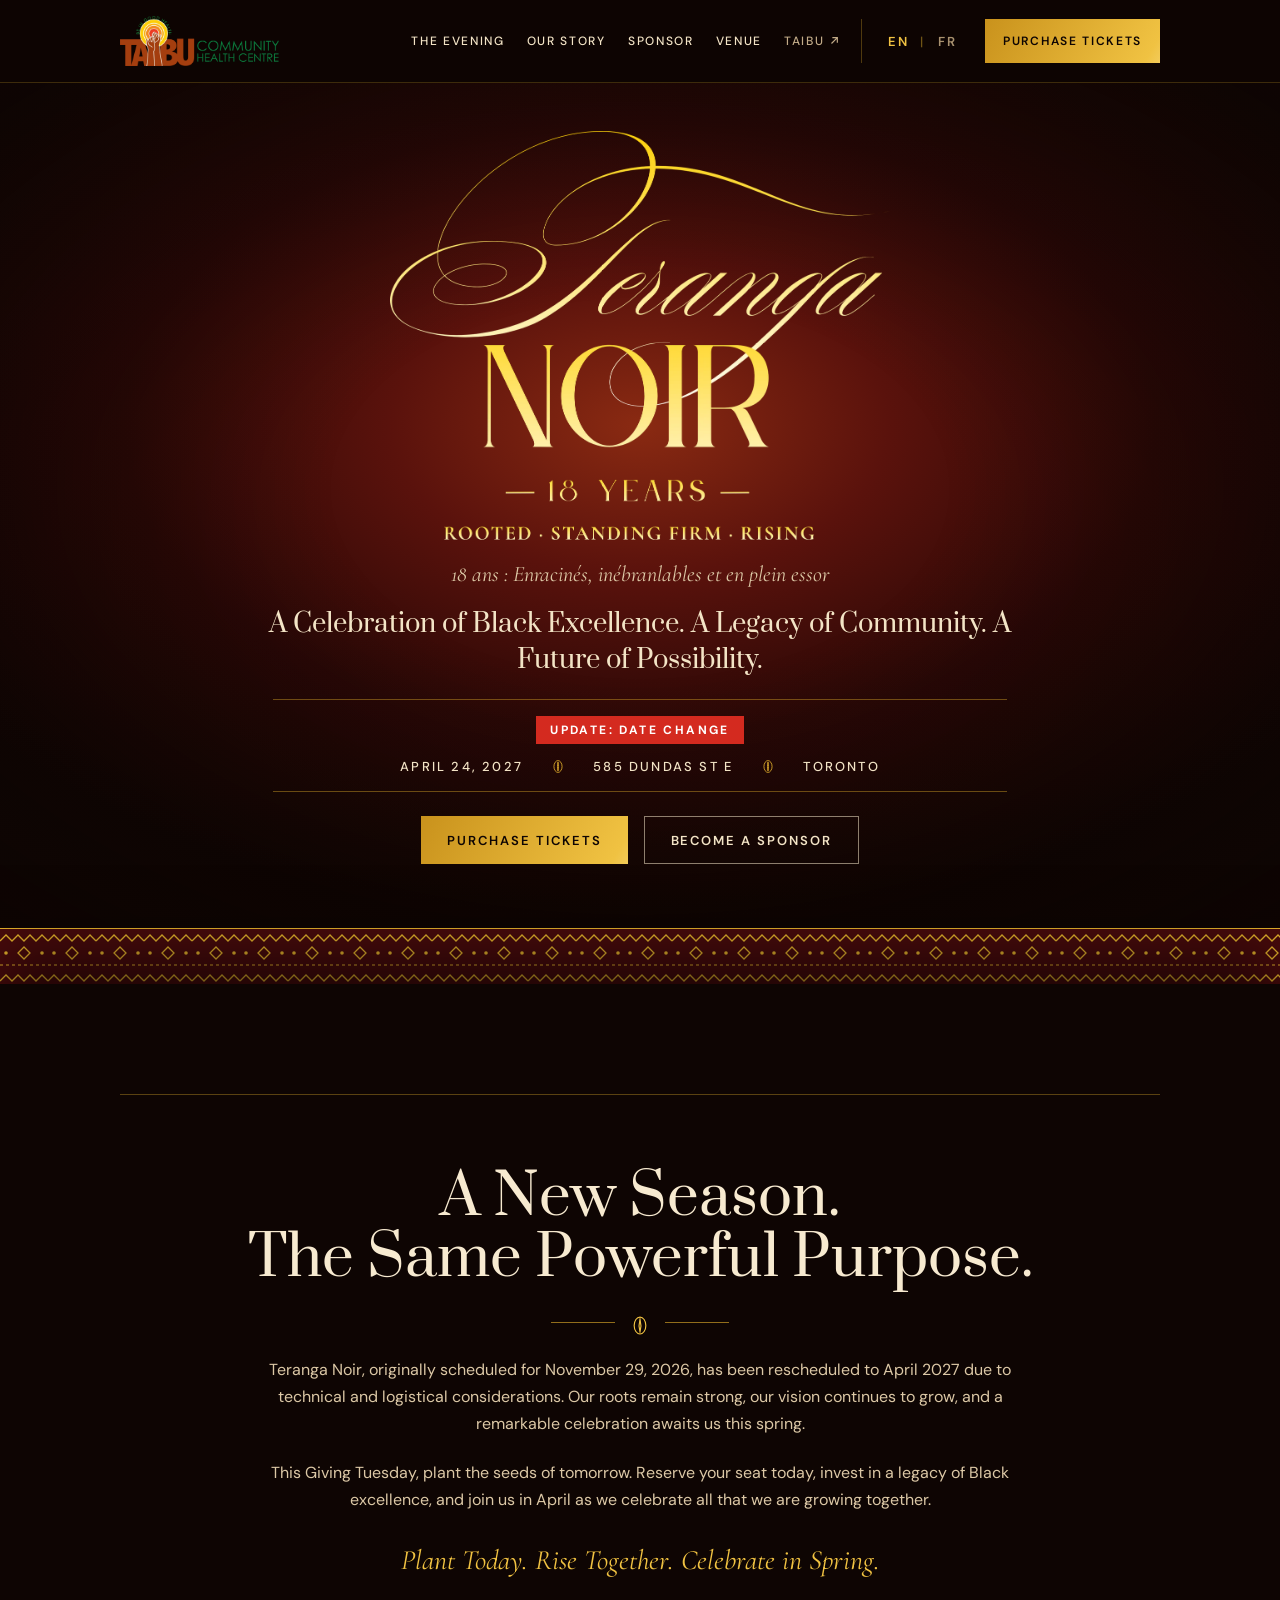
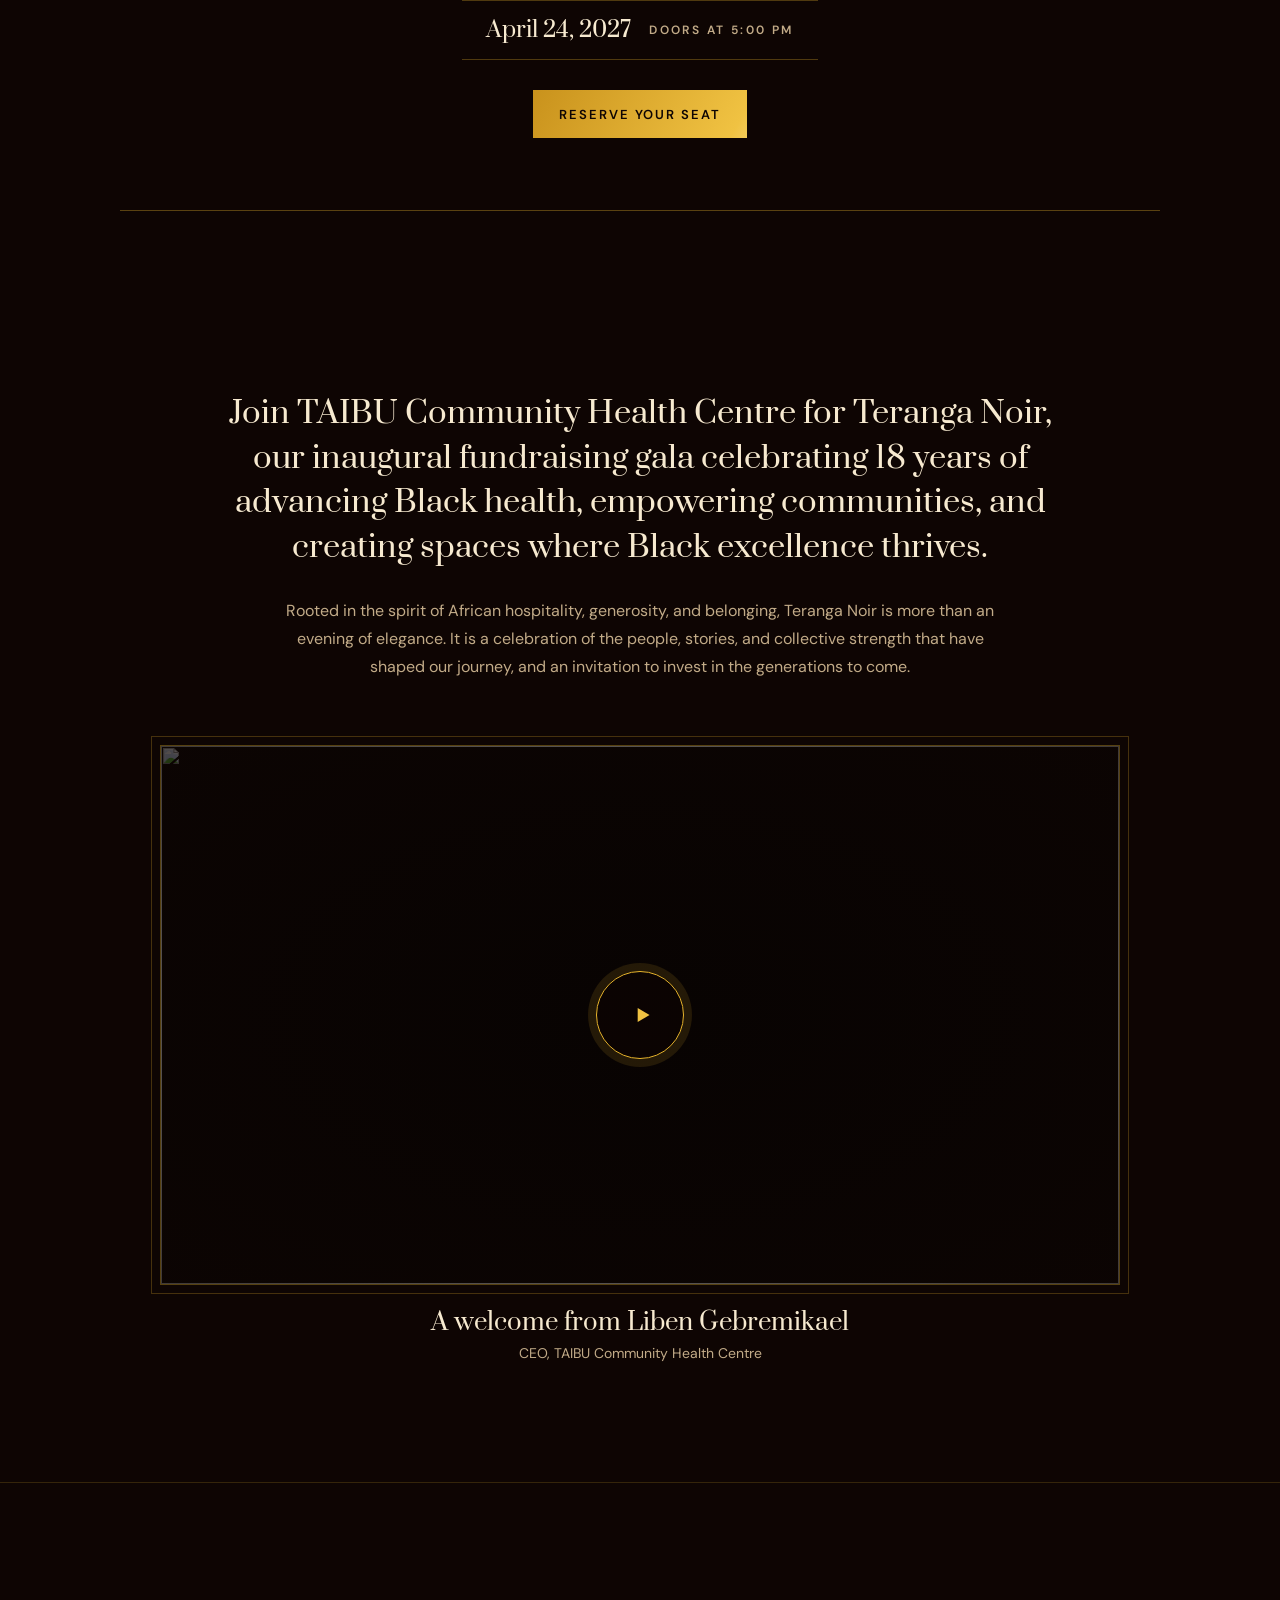
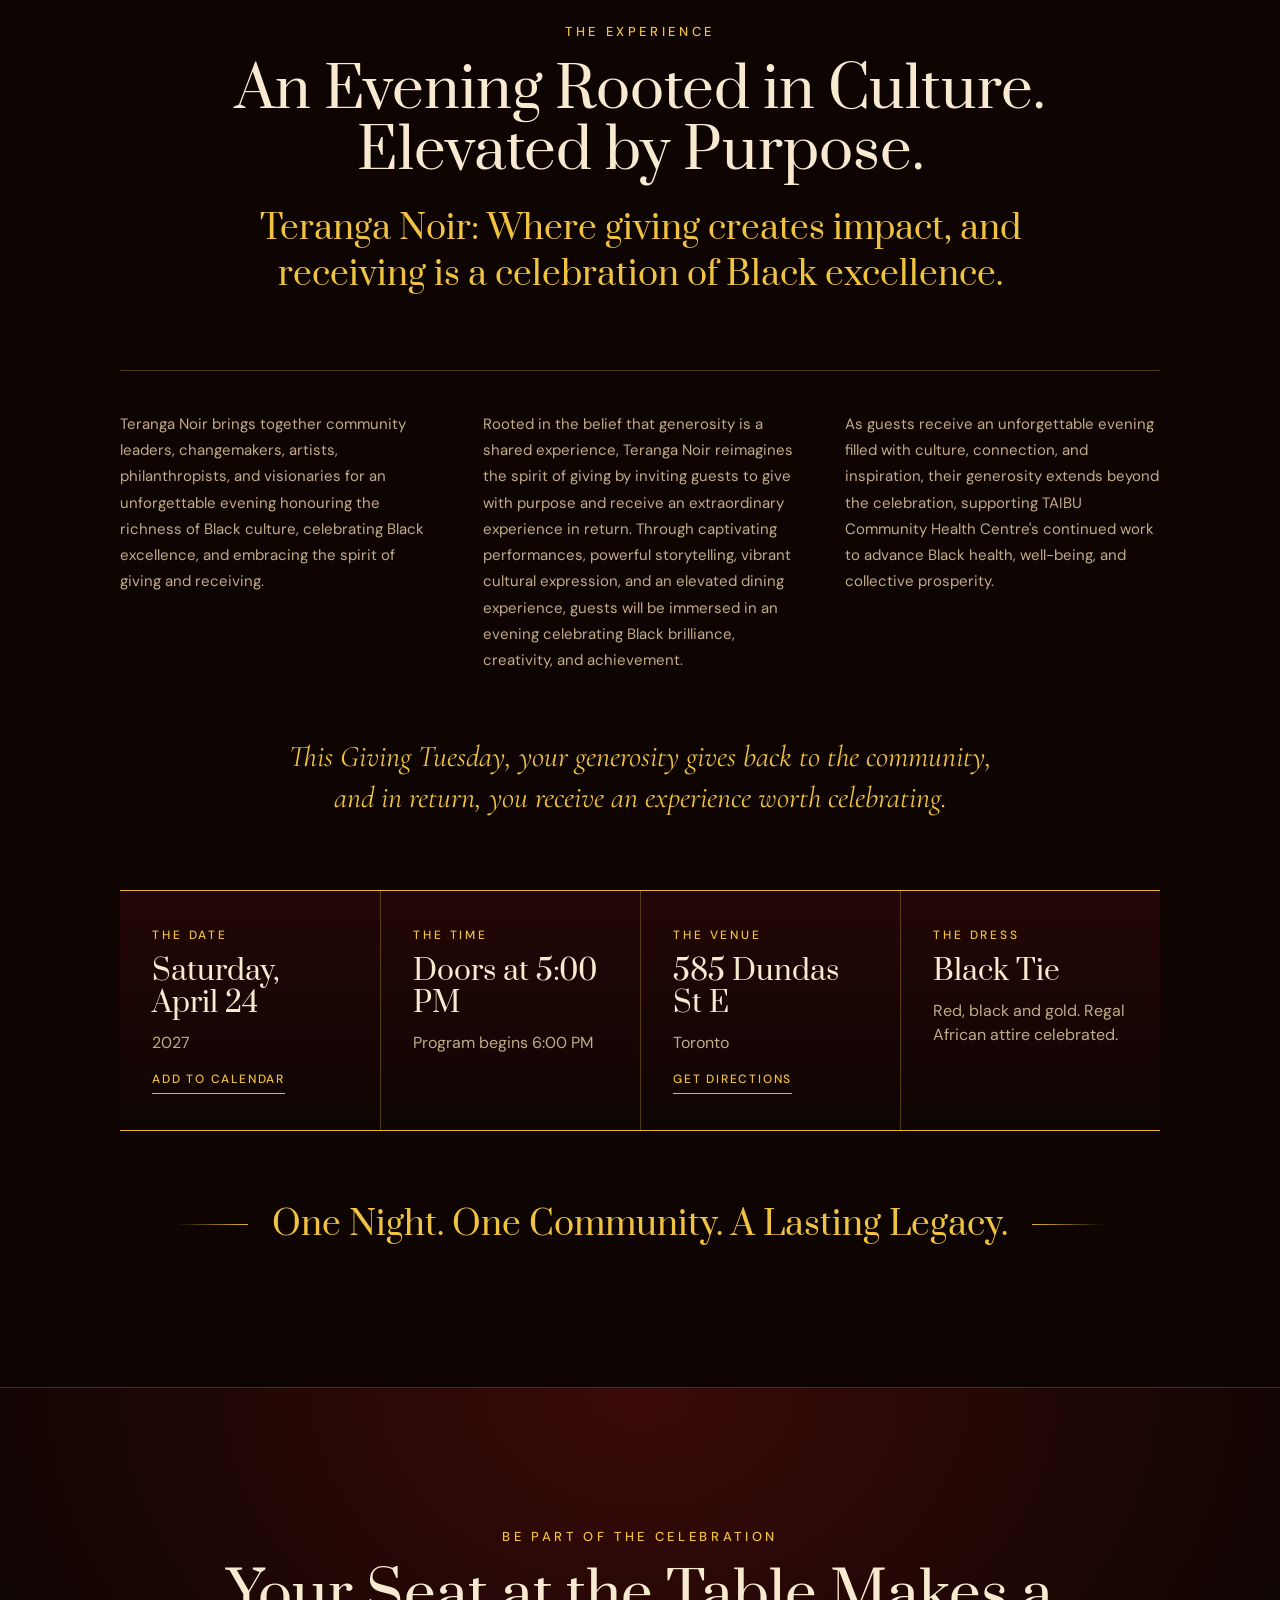
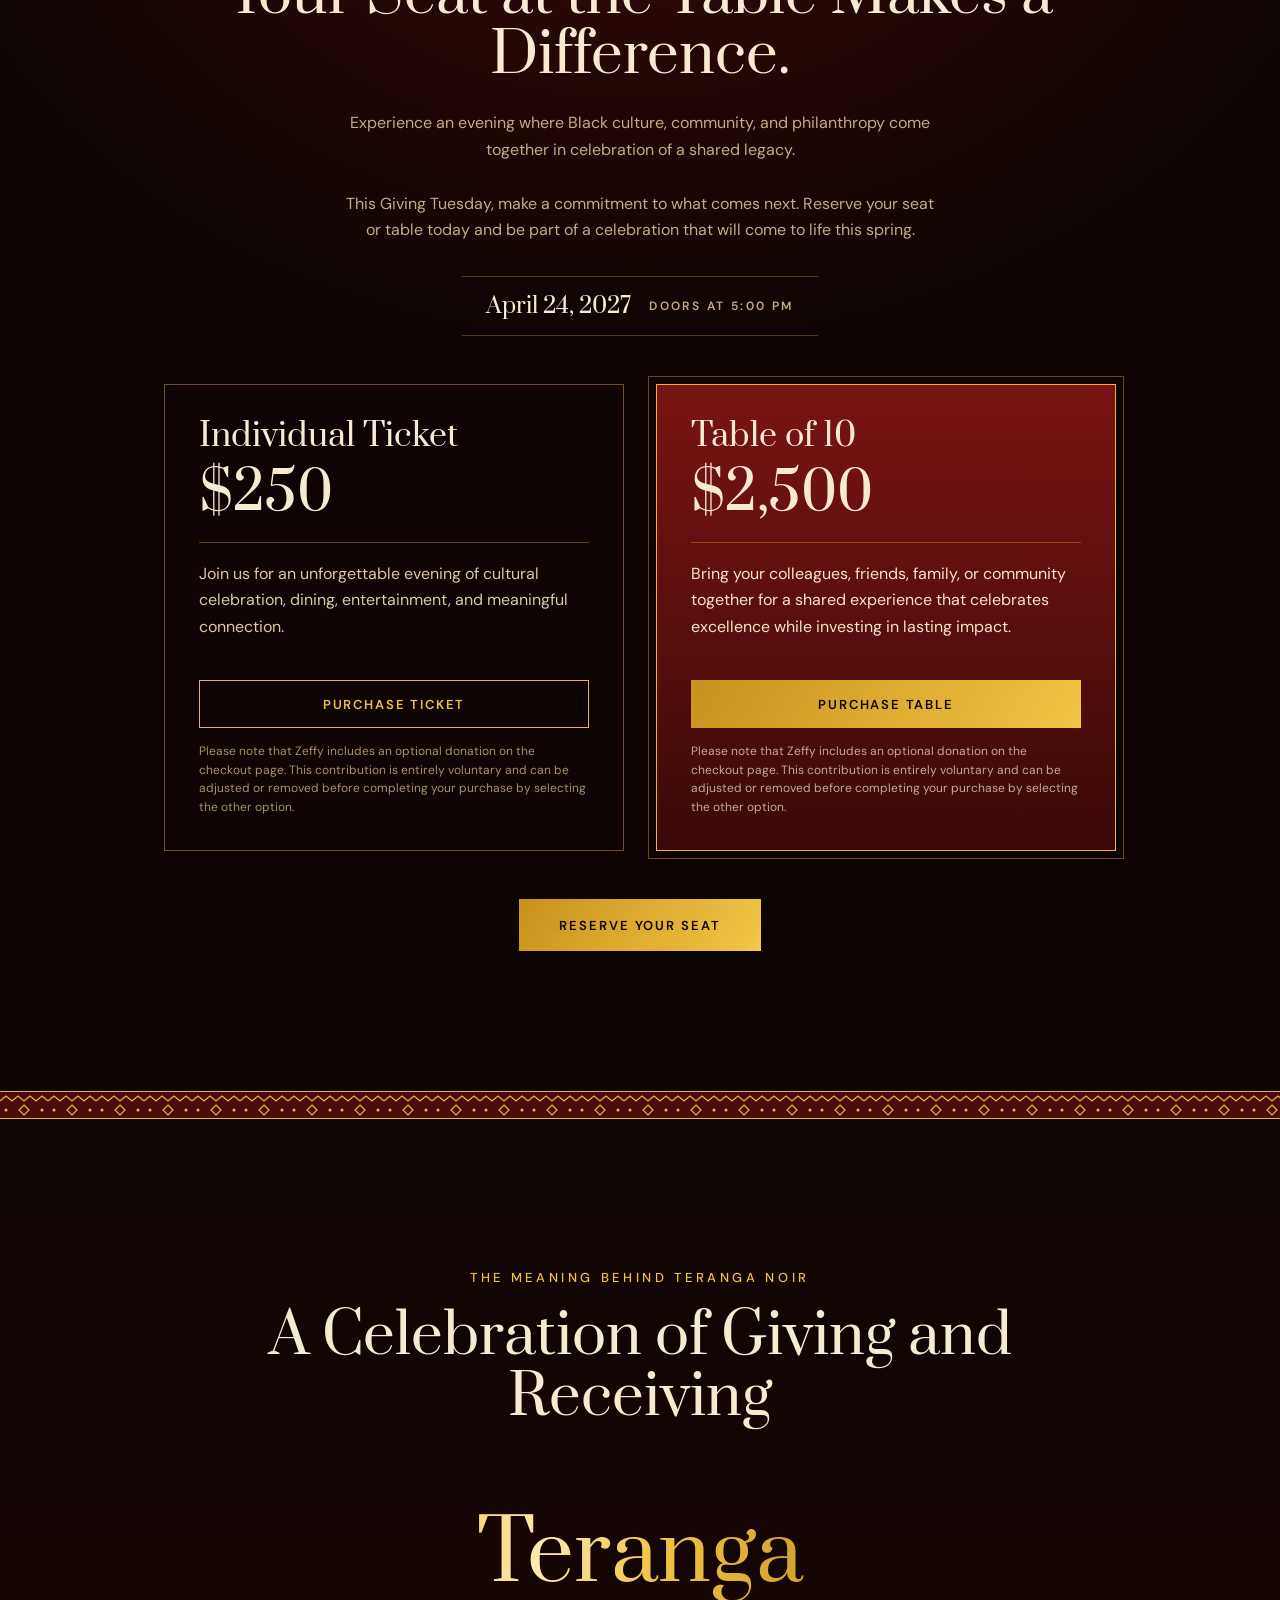
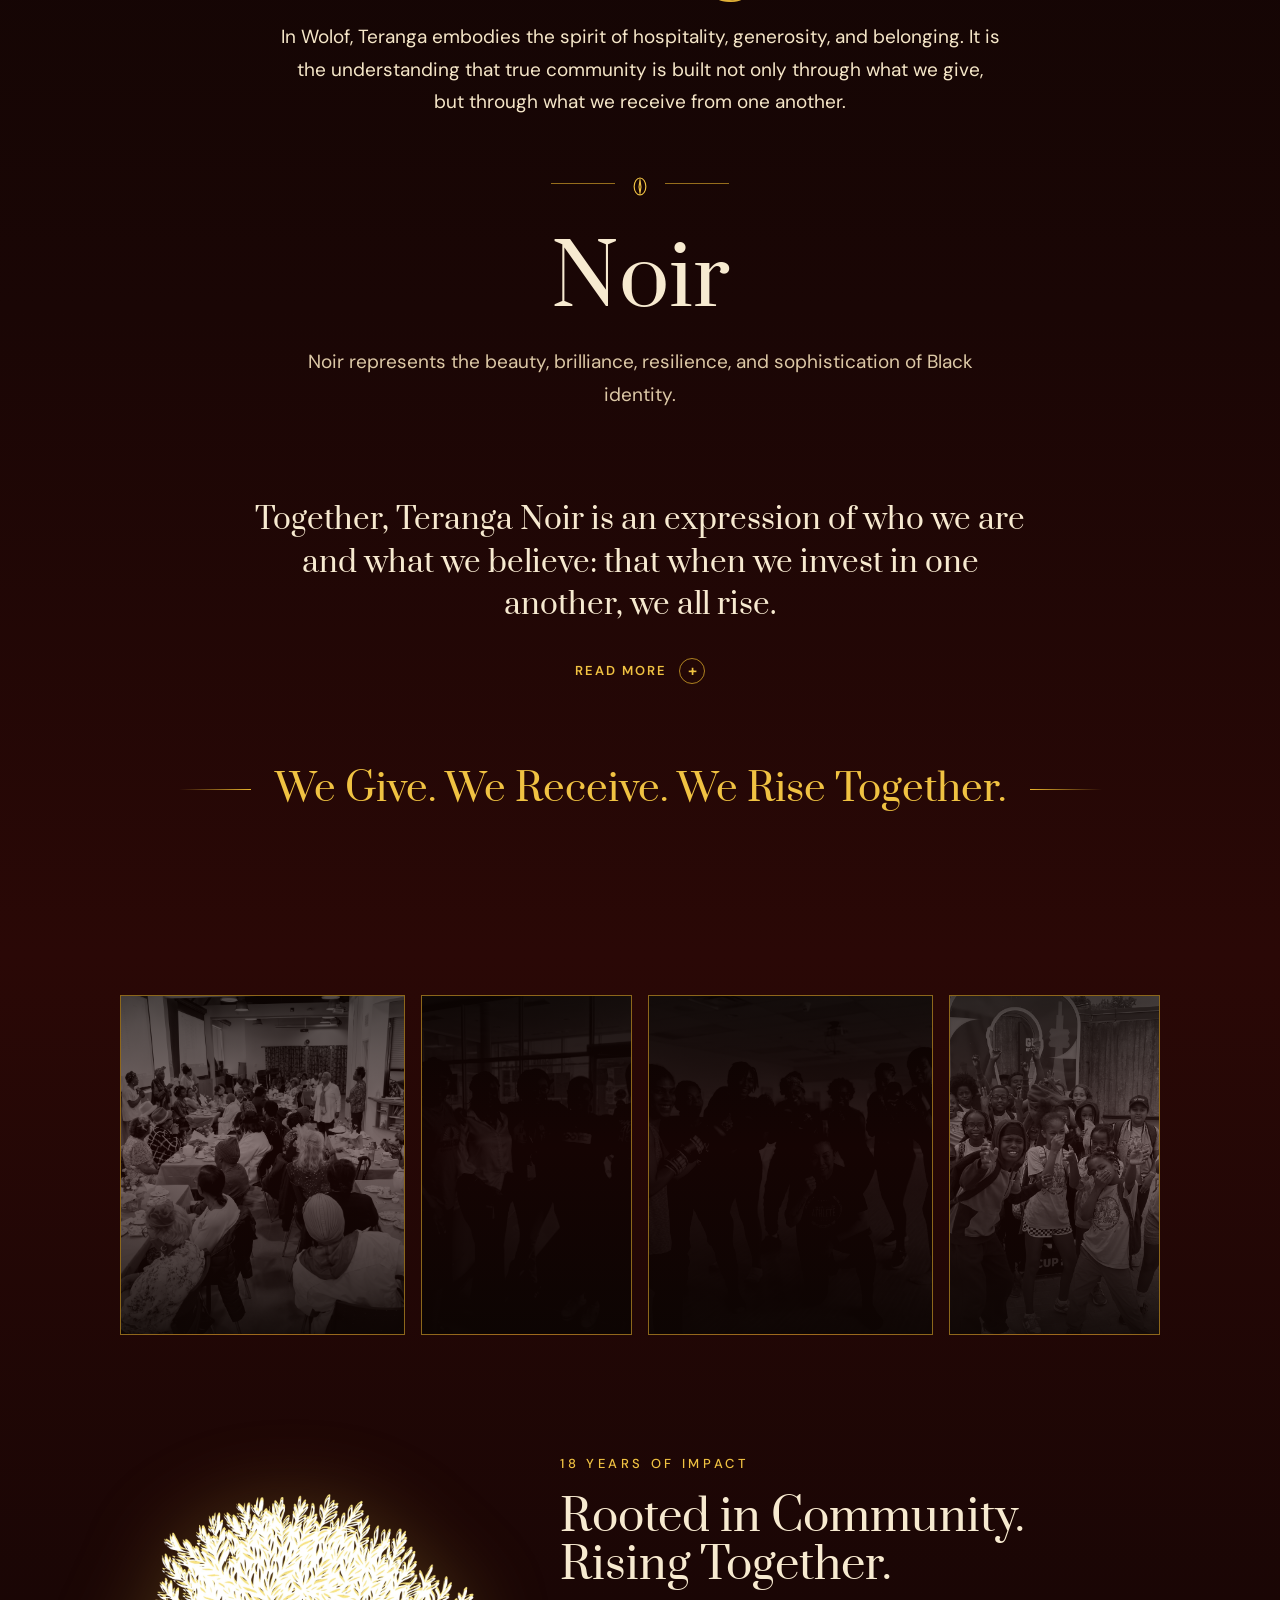
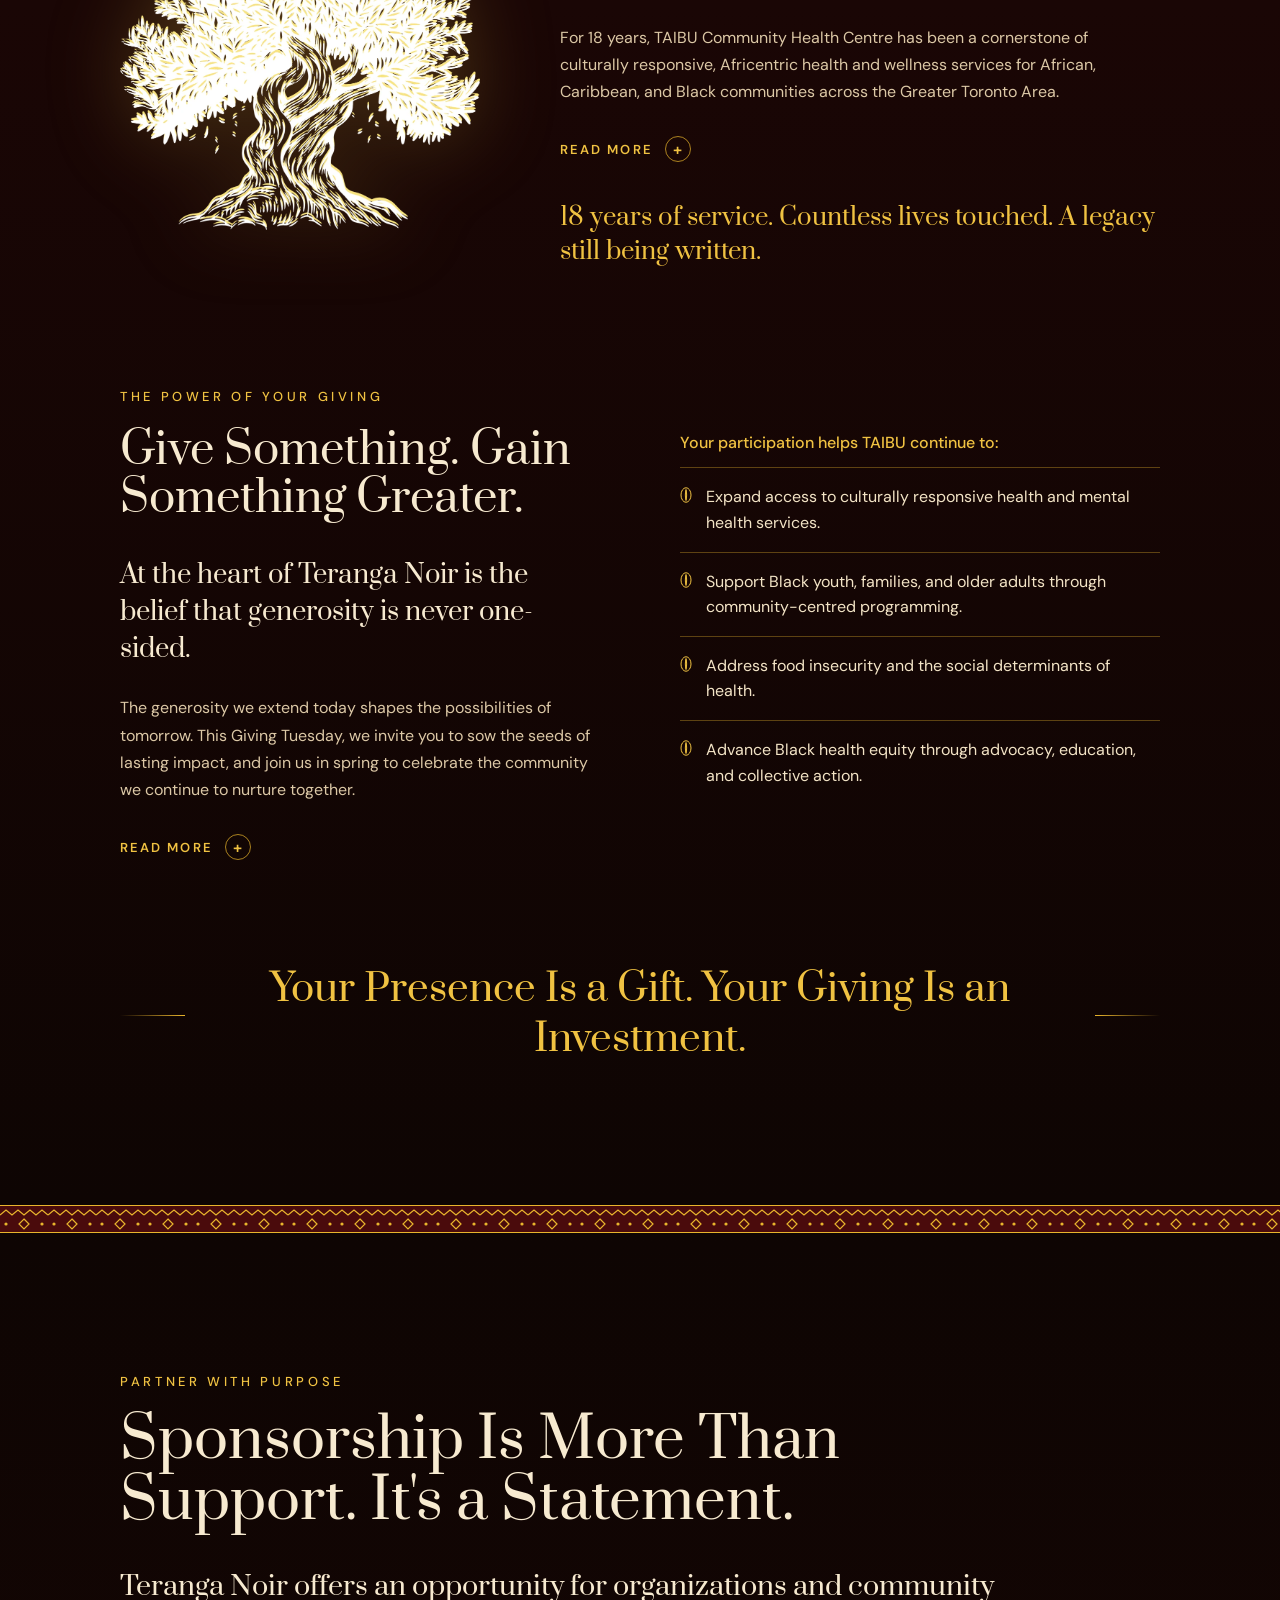
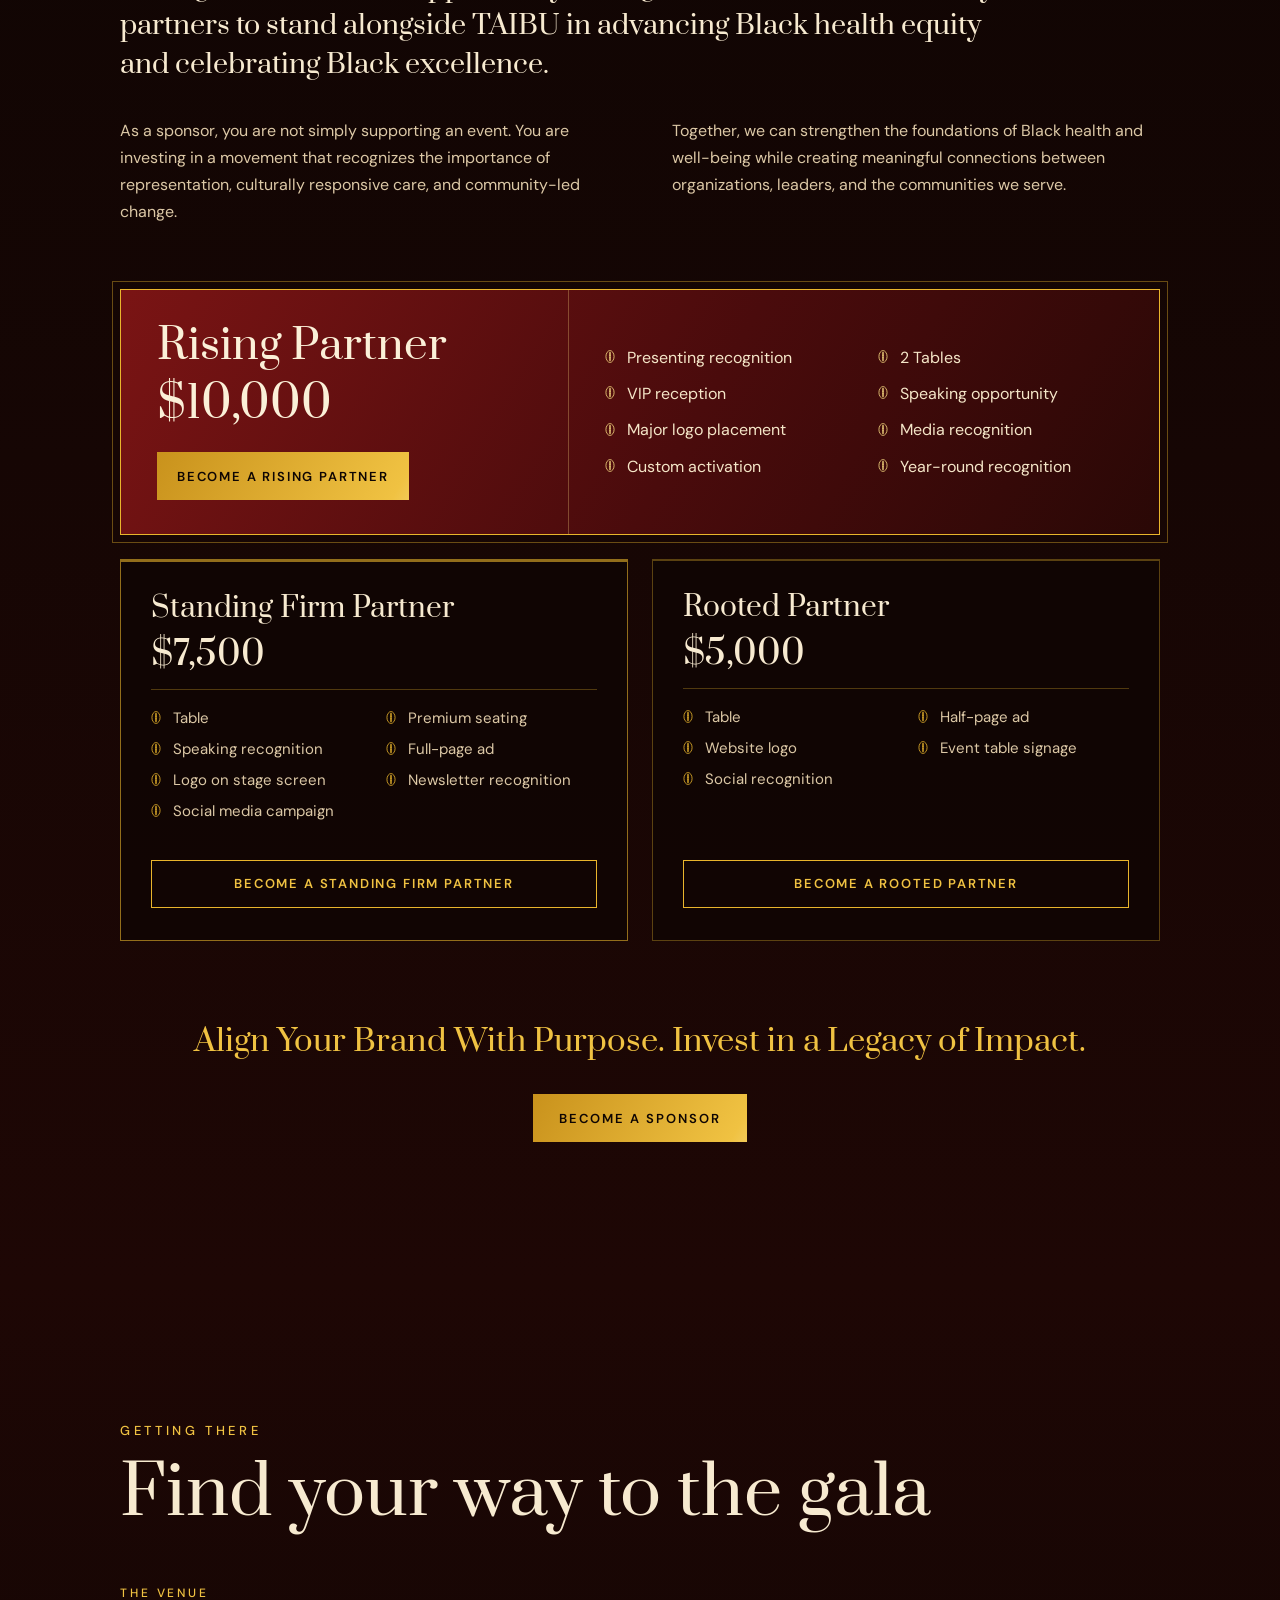
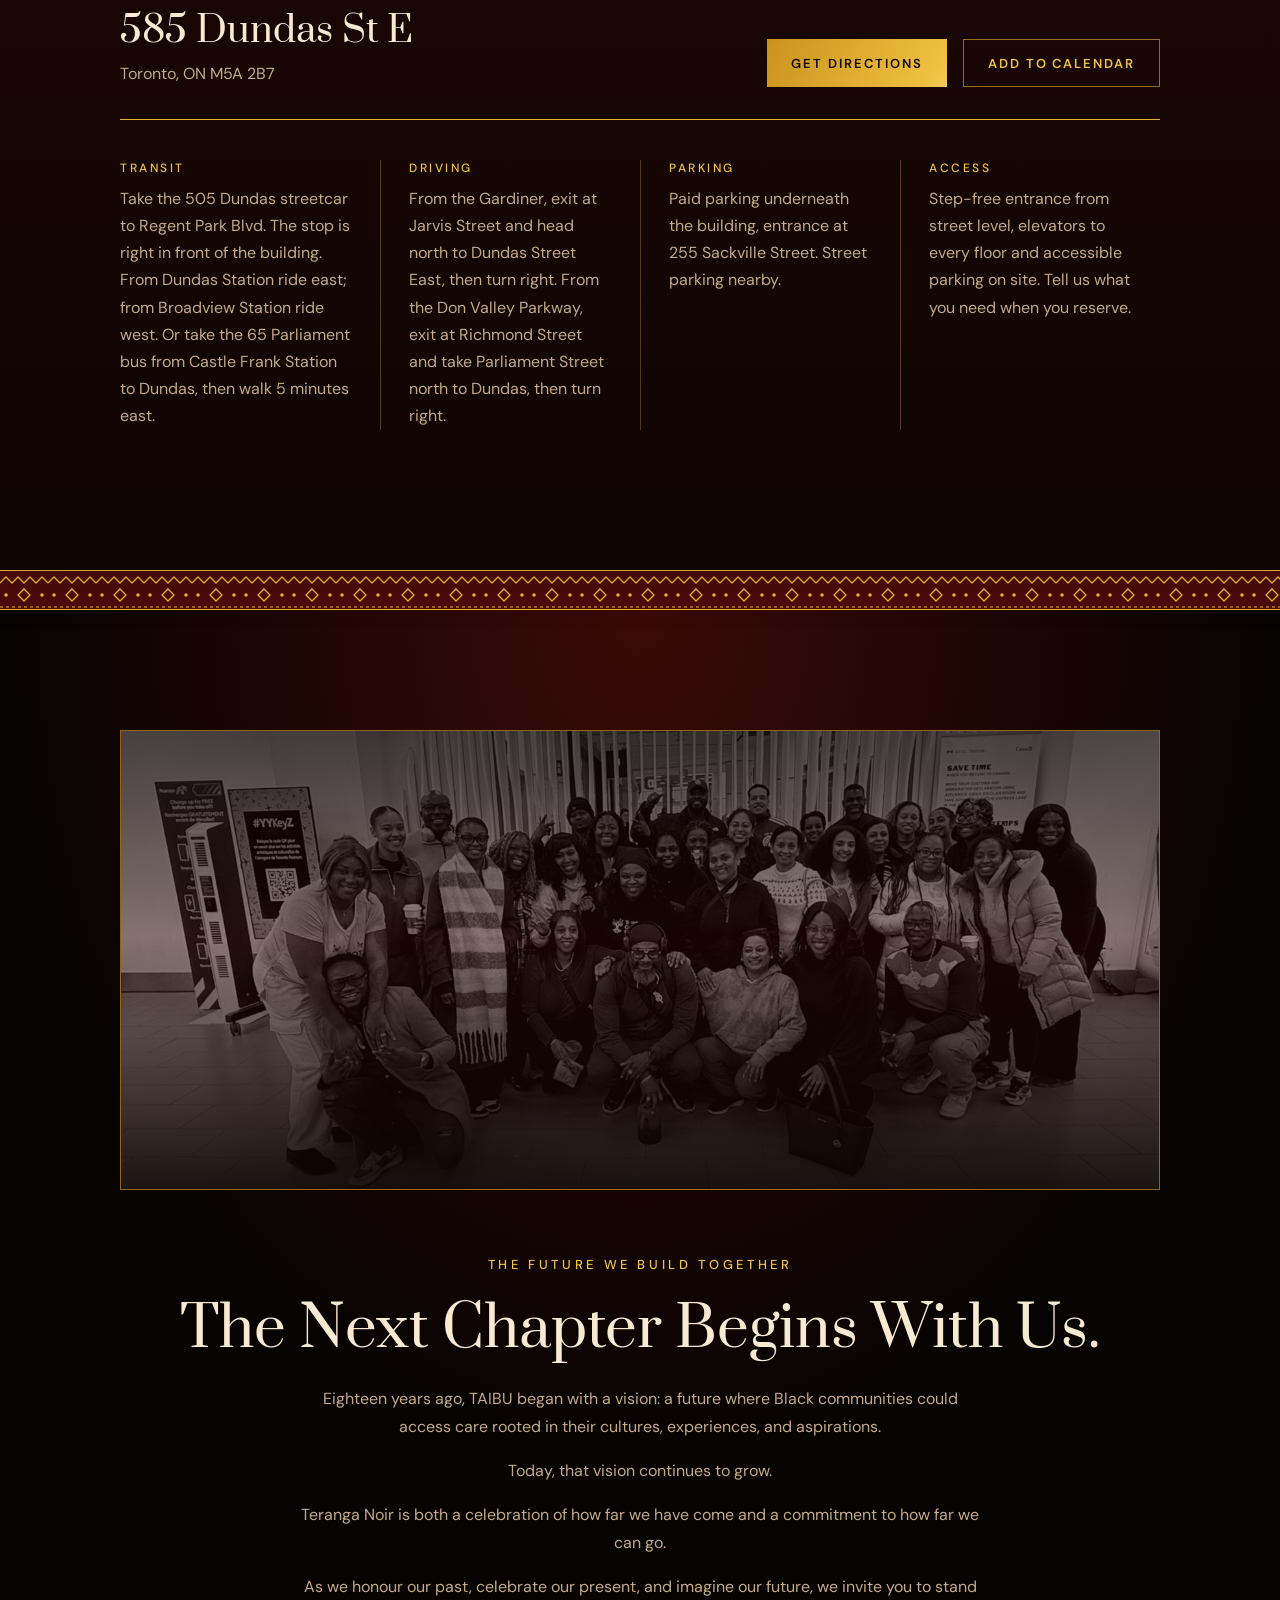
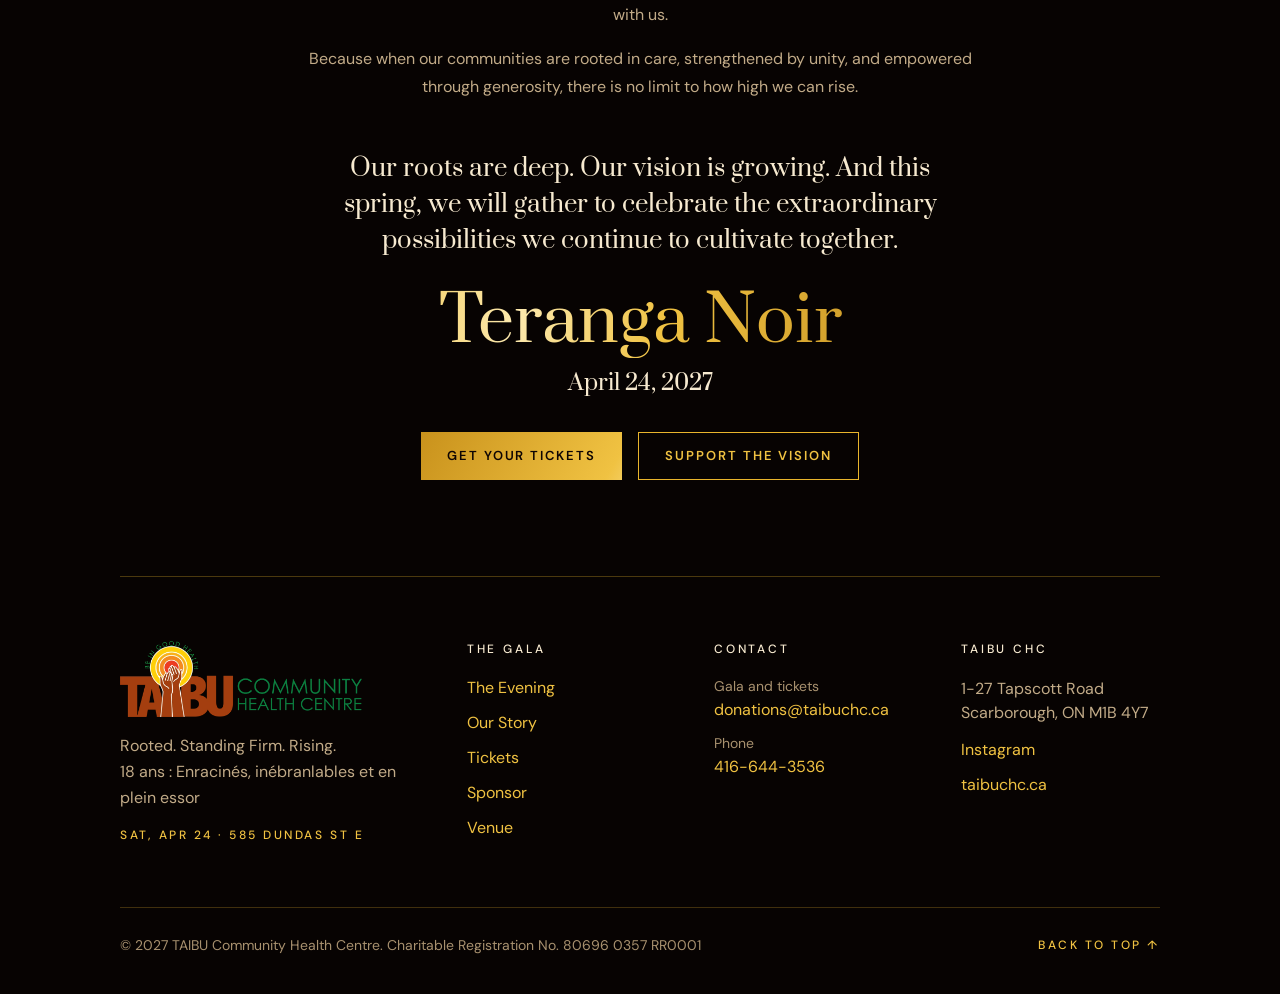
==== commit 3dd55719: "Hero: pulsing red "Update: Date Change" label; remove announcement bar Co-Authored-By: Claude Opus 5" ====
--- a/index.html
+++ b/index.html
@@ -36,13 +36,6 @@
     <a class="skip-link" href="#main">Skip to content</a>
 
     <!-- ============ HEADER ============ -->
-    <!-- Announcement bar (top of the page) -->
-    <div class="announce" role="region" aria-label="Announcement">
-      <a class="announce__link" href="#new-date"
-        ><span class="announce__text">Teranga Noir has moved to <strong>Saturday, April 24, 2027</strong></span
-        ><span class="announce__more">Details</span></a
-      >
-    </div>
     <header class="site-header">
       <nav class="nav" aria-label="Main">
         <a class="nav__logo" href="#hero">
@@ -223,6 +216,7 @@
           Possibility.
         </p>
         <p class="hero__meta intro-2">
+          <span class="hero__update"><span>Update: Date Change</span></span>
           <span data-g="dateFull">April 24, 2027</span>
           <span class="hero__place">585 Dundas St E</span
           ><span class="hero__place">Toronto</span>
--- a/styles.css
+++ b/styles.css
@@ -526,19 +526,21 @@
 .signoff__motto { font-size: 14px; font-weight: 500; letter-spacing: 0.26em; text-transform: uppercase; color: var(--gold-text); }
 .signoff__date { font-family: var(--serif); font-size: 22px; color: var(--ivory); }
 
-/* Announcement bar above the nav (scrolls away; the nav stays) */
-.announce { background: var(--gold); }
-.announce__link {
-  display: flex; flex-wrap: wrap; justify-content: center; align-items: center; gap: 4px 18px;
-  padding: 10px max(16px, env(safe-area-inset-right, 0px)) 10px max(16px, env(safe-area-inset-left, 0px));
-  font-size: 14px; line-height: 1.4; text-align: center;
-}
-.announce .announce__link, .announce .announce__link * { color: #1a0605; }
-.announce__text strong { font-weight: 700; }
-.announce__more { font-size: 12px; font-weight: 700; letter-spacing: 0.16em; text-transform: uppercase; text-decoration: underline; text-underline-offset: 3px; }
-.announce__link:hover .announce__more, .announce__link:focus-visible .announce__more { text-decoration-thickness: 2px; }
-.announce__link:focus-visible { outline: 2px solid #1a0605; outline-offset: -4px; }
-@media (max-width: 899px) { .announce__link { font-size: 13px; gap: 2px 12px; } }
+/* "Update: Date Change" label above the hero date (gentle pulse) */
+.hero__meta .hero__update { flex-basis: 100%; display: block; text-align: center; margin-bottom: 2px; }
+.hero__update span {
+  display: inline-block; padding: 6px 14px; background: #d42a1f; color: #fff;
+  font-size: 12px; font-weight: 700; letter-spacing: 0.2em; text-transform: uppercase;
+}
+@keyframes update-pulse {
+  0%, 100% { background: #d42a1f; box-shadow: 0 0 0 0 rgba(255, 70, 50, 0.55); }
+  50% { background: #ff3b2e; box-shadow: 0 0 0 10px rgba(255, 70, 50, 0); }
+}
+@media (prefers-reduced-motion: no-preference) { .hero__update span { animation: update-pulse 1.6s ease-in-out infinite; } }
+@media (max-width: 899px) {
+  .hero__meta .hero__update { margin-bottom: 8px; }
+  .hero__update span { font-size: 11px; }
+}
 
 /* Postponement notice (after the hero) */
 .hero__date { white-space: nowrap; }
